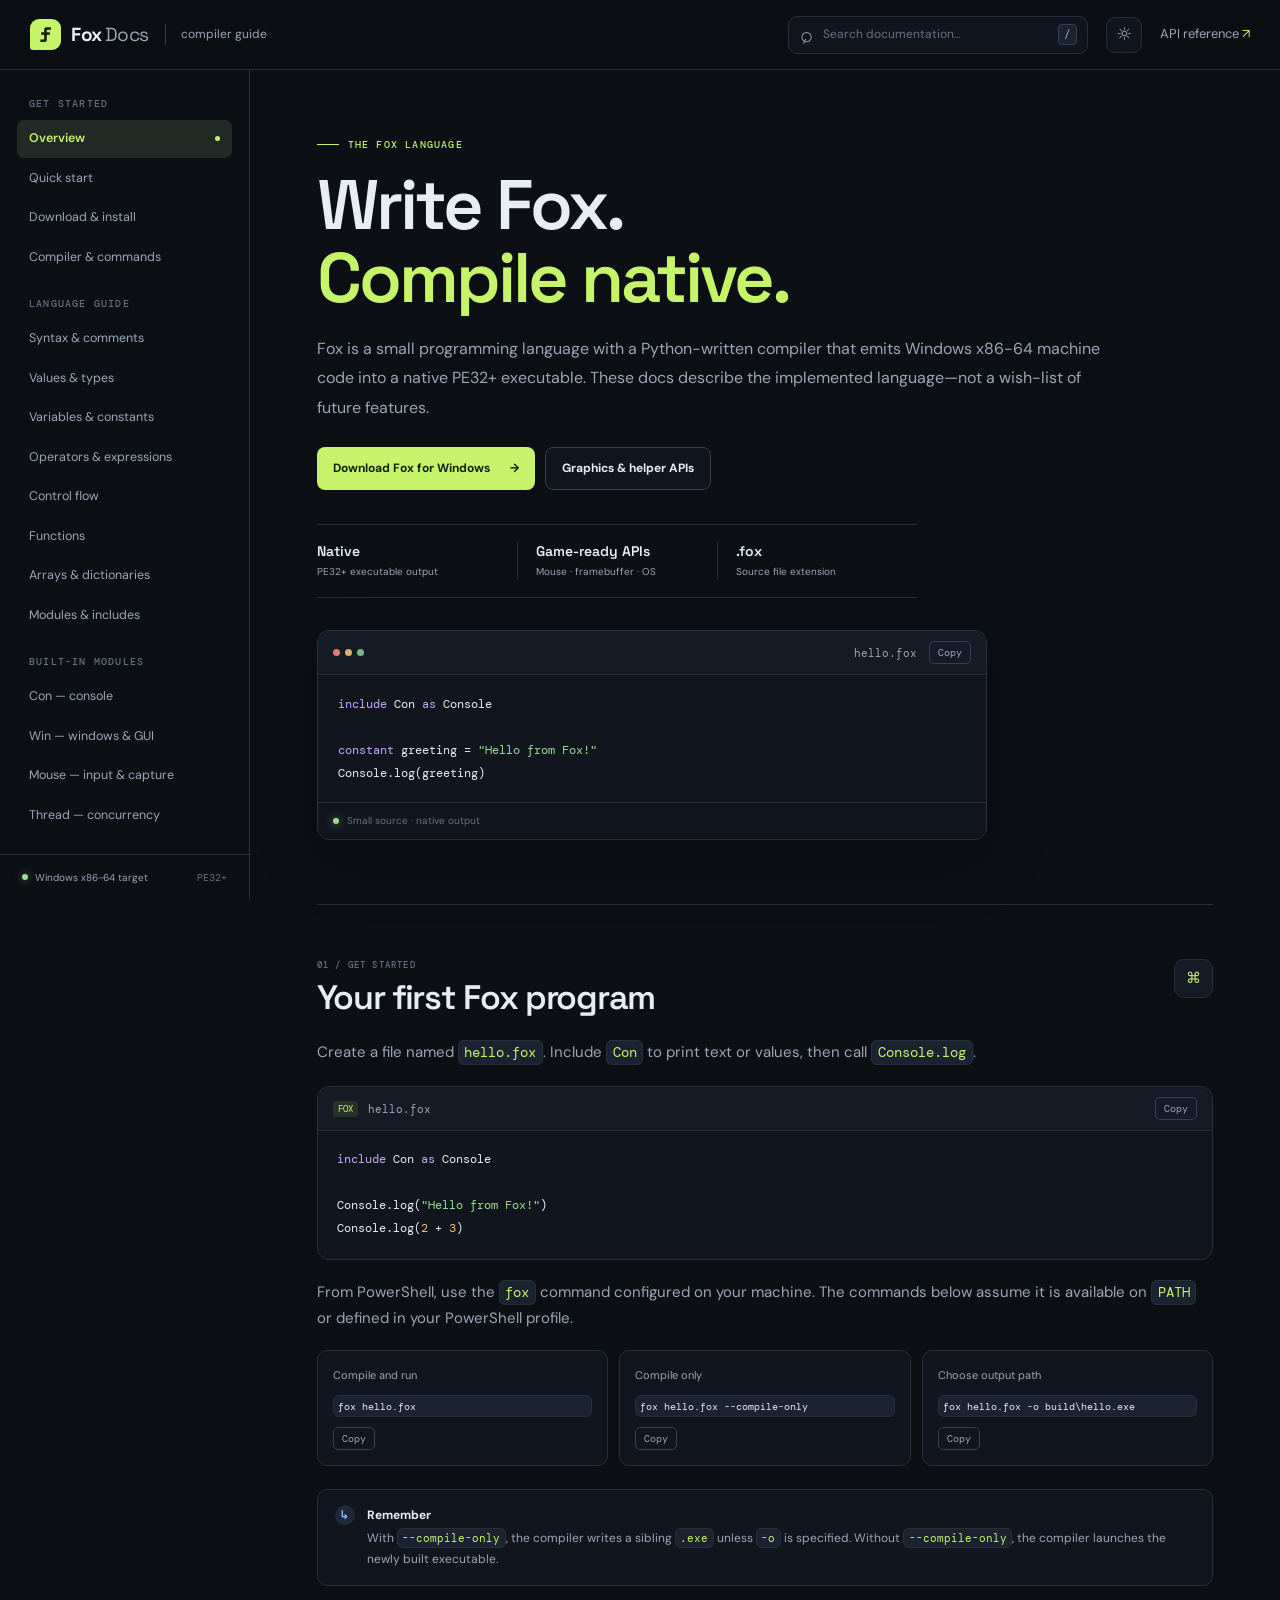
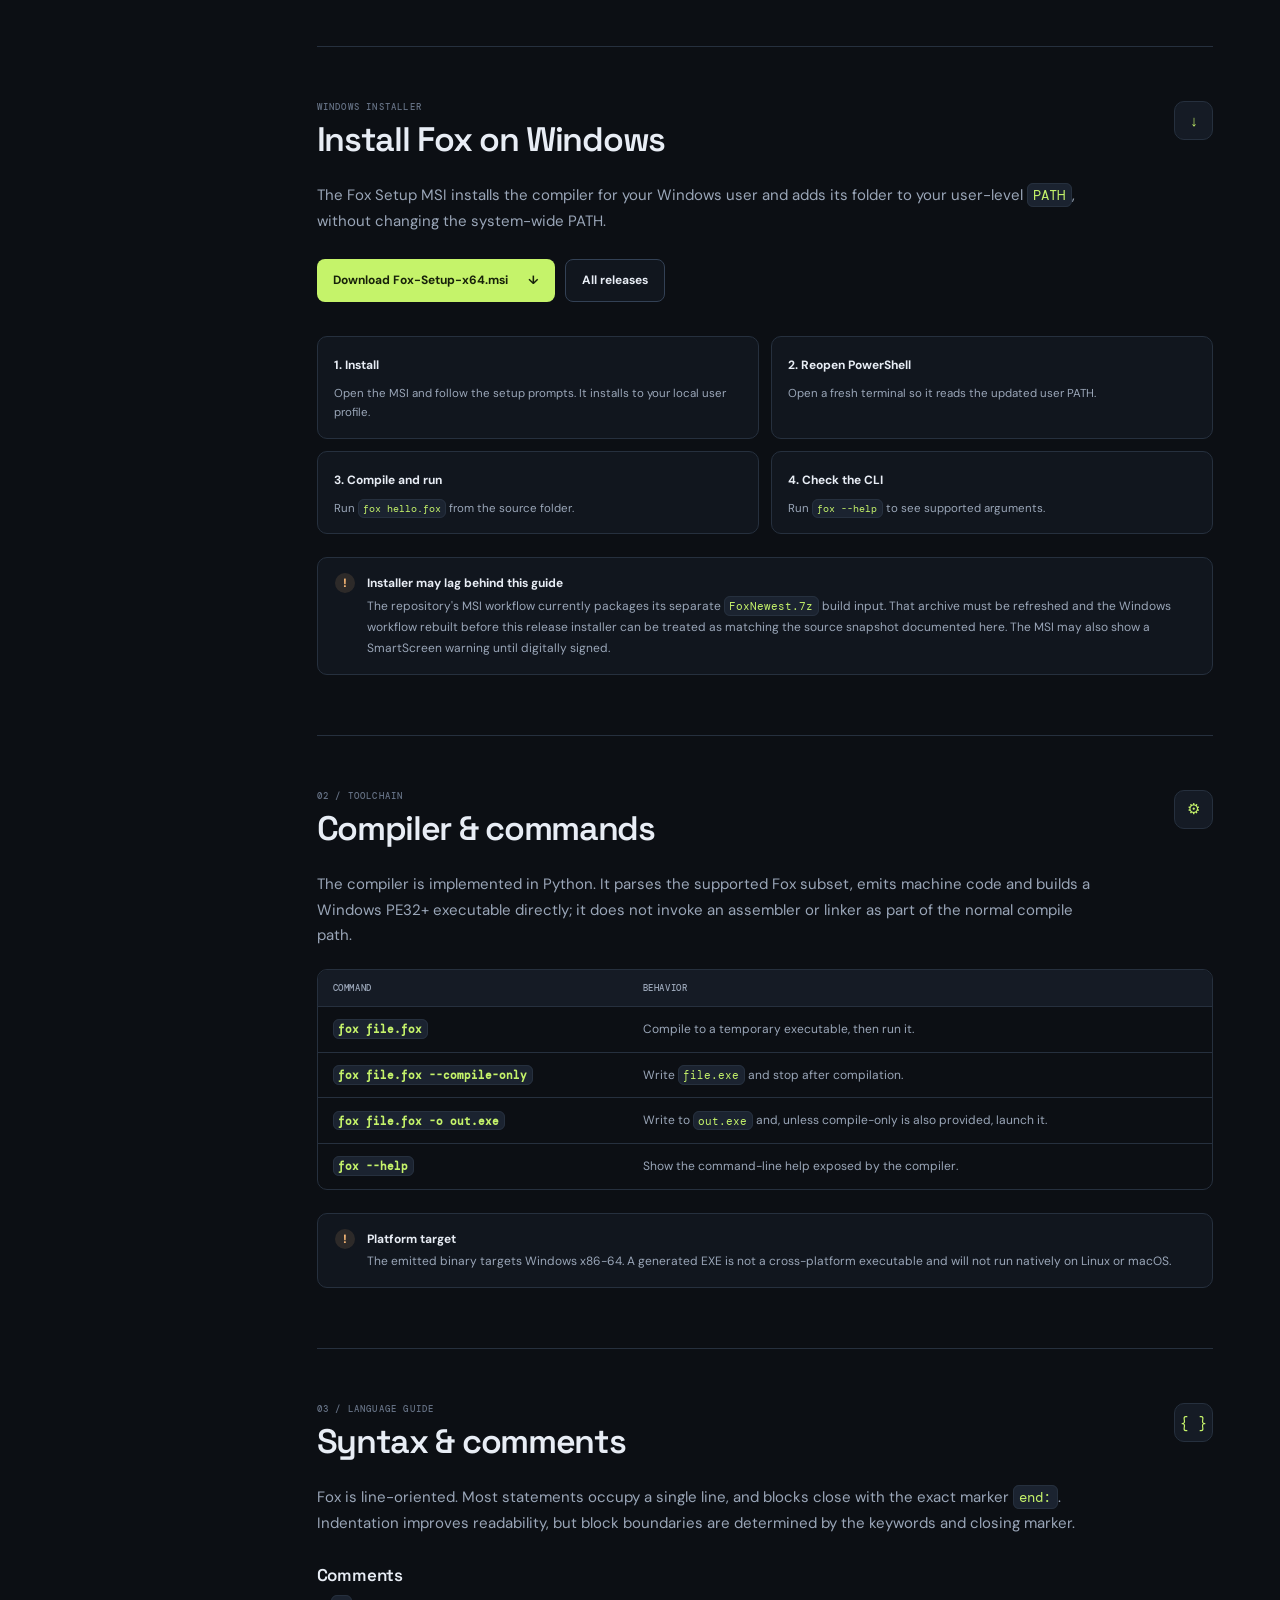
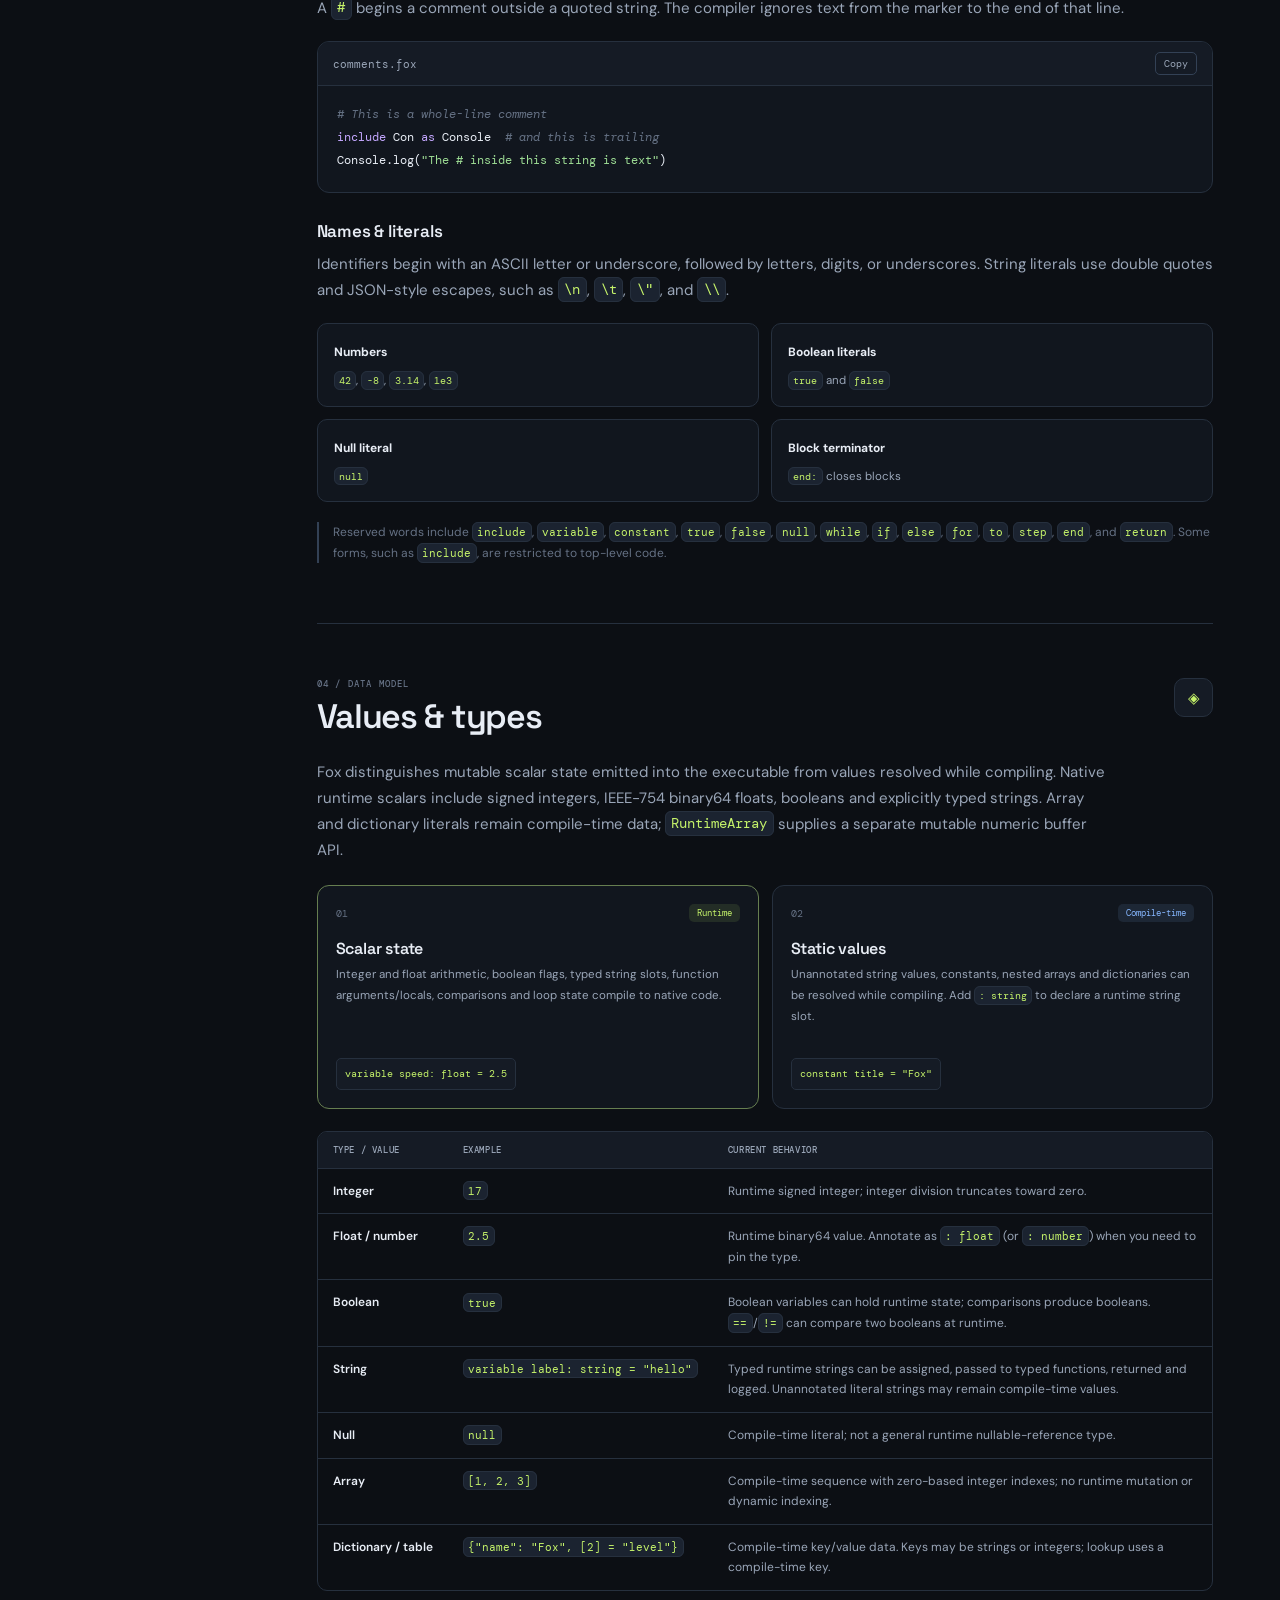
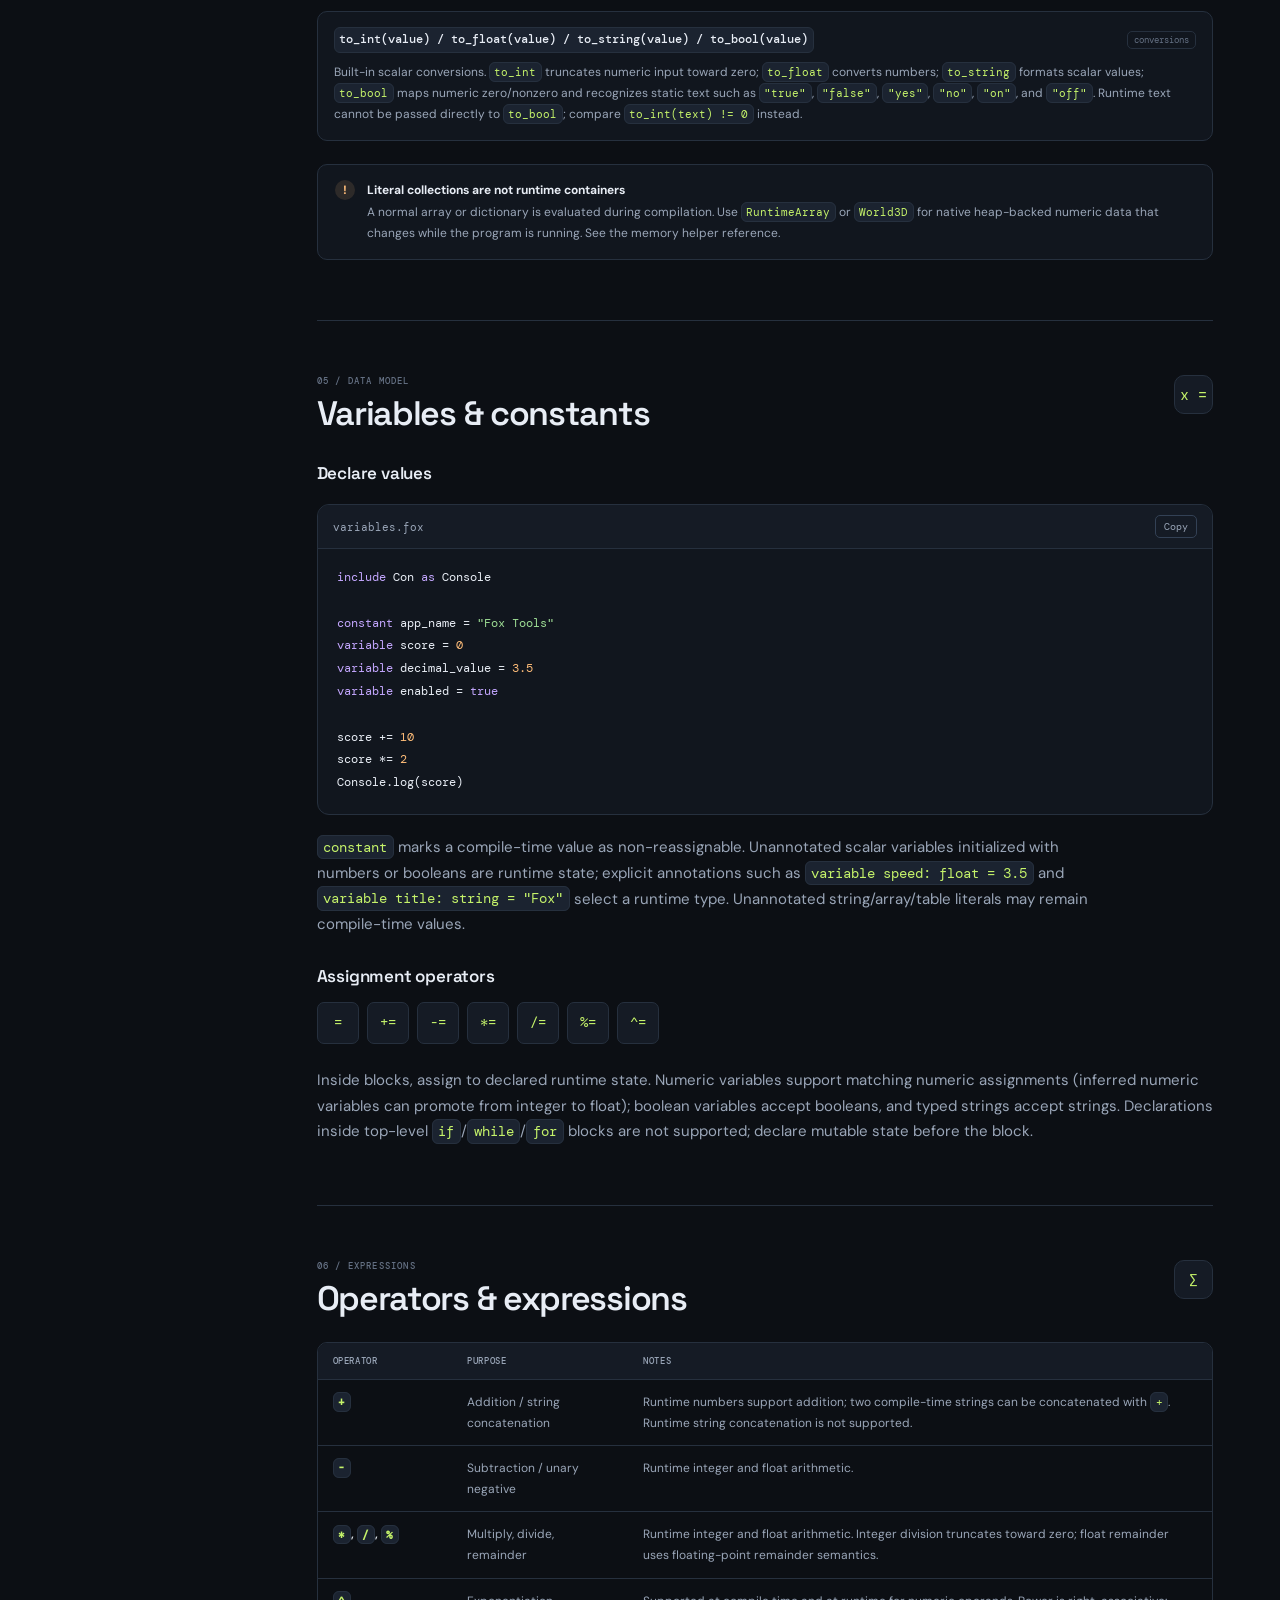
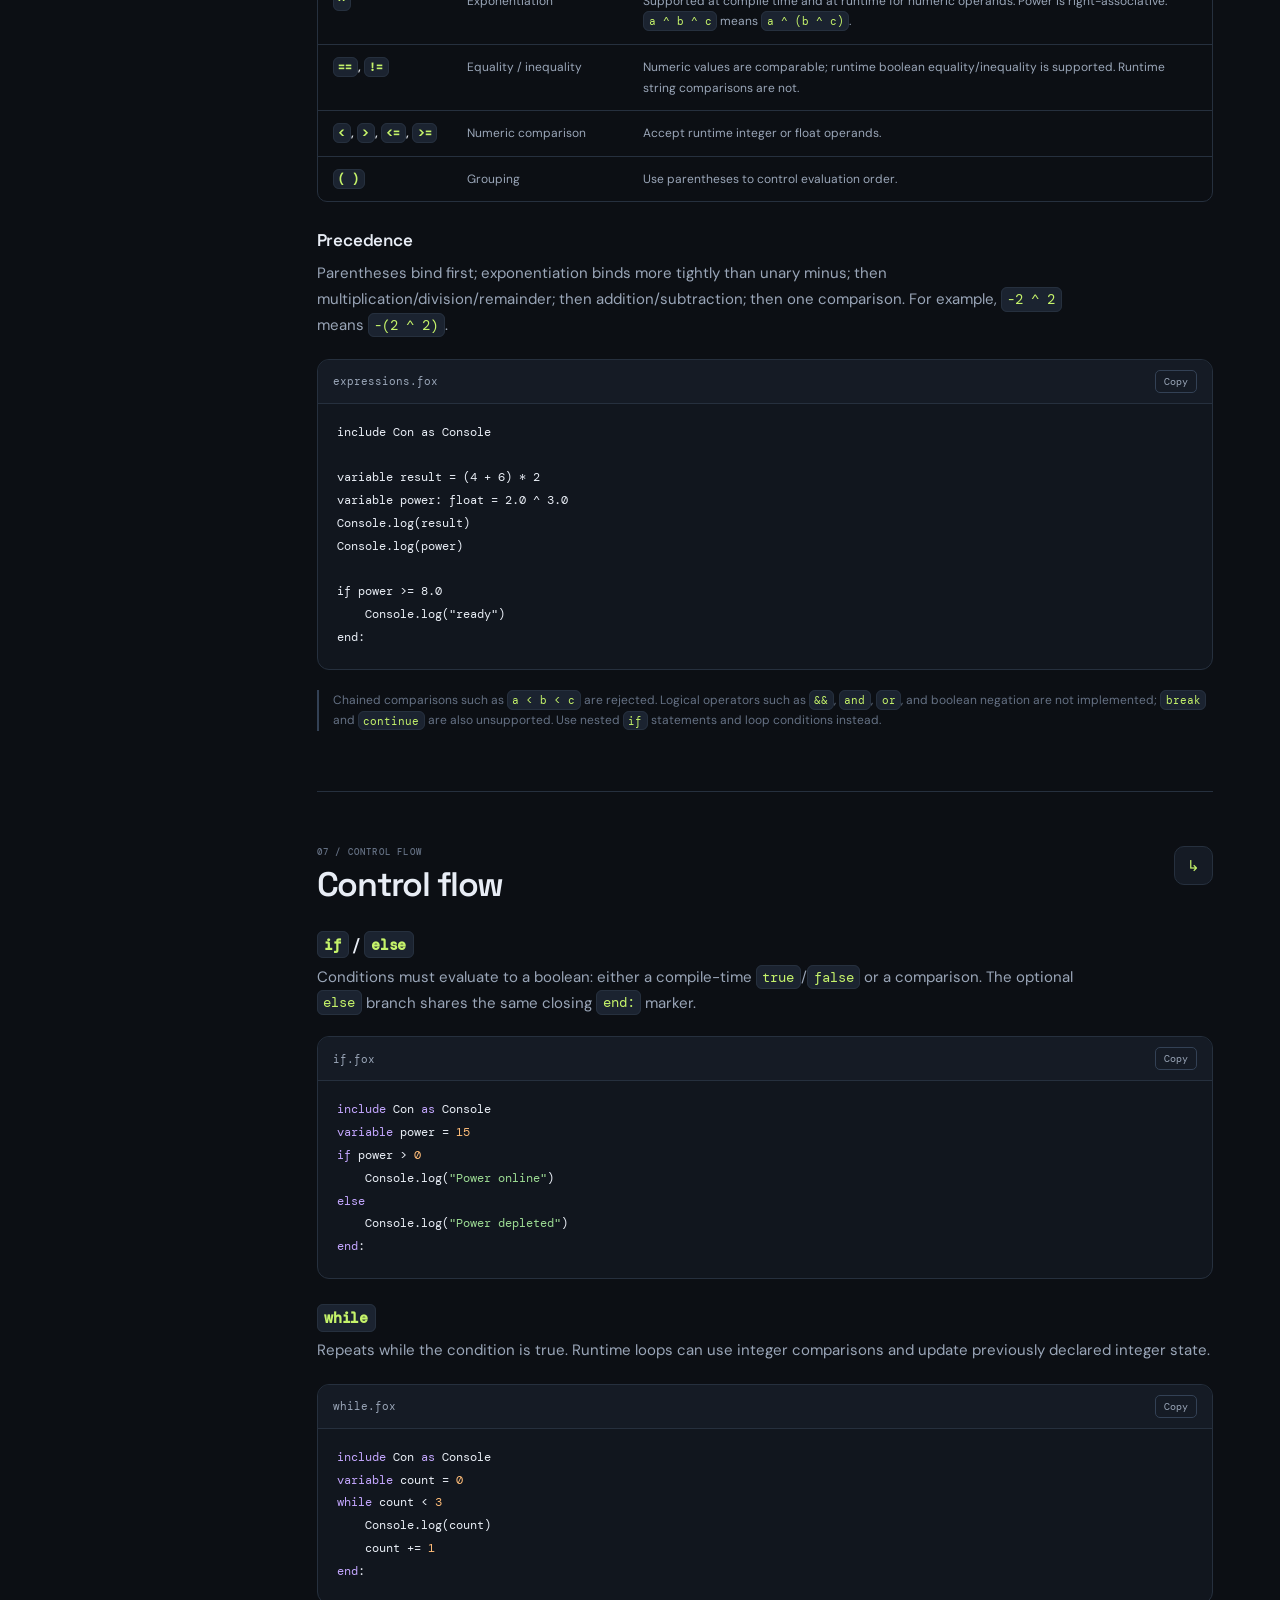
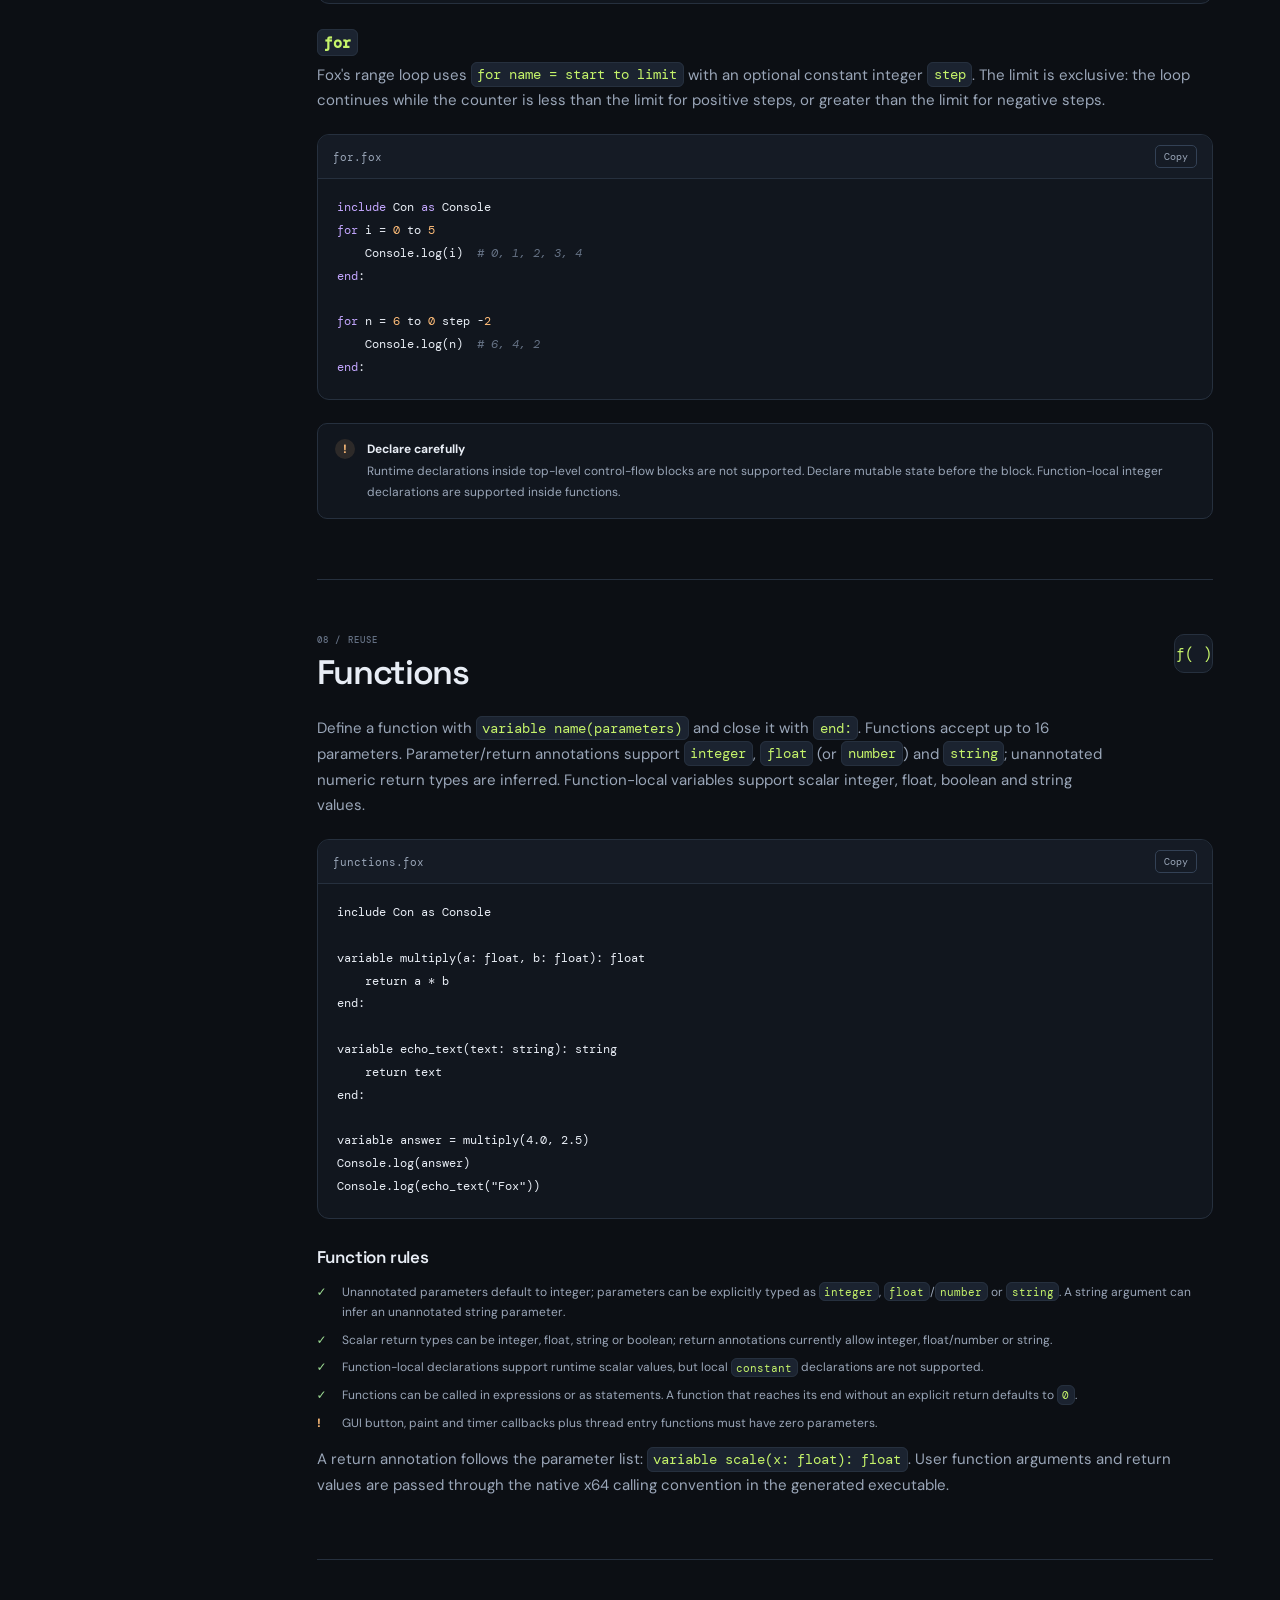
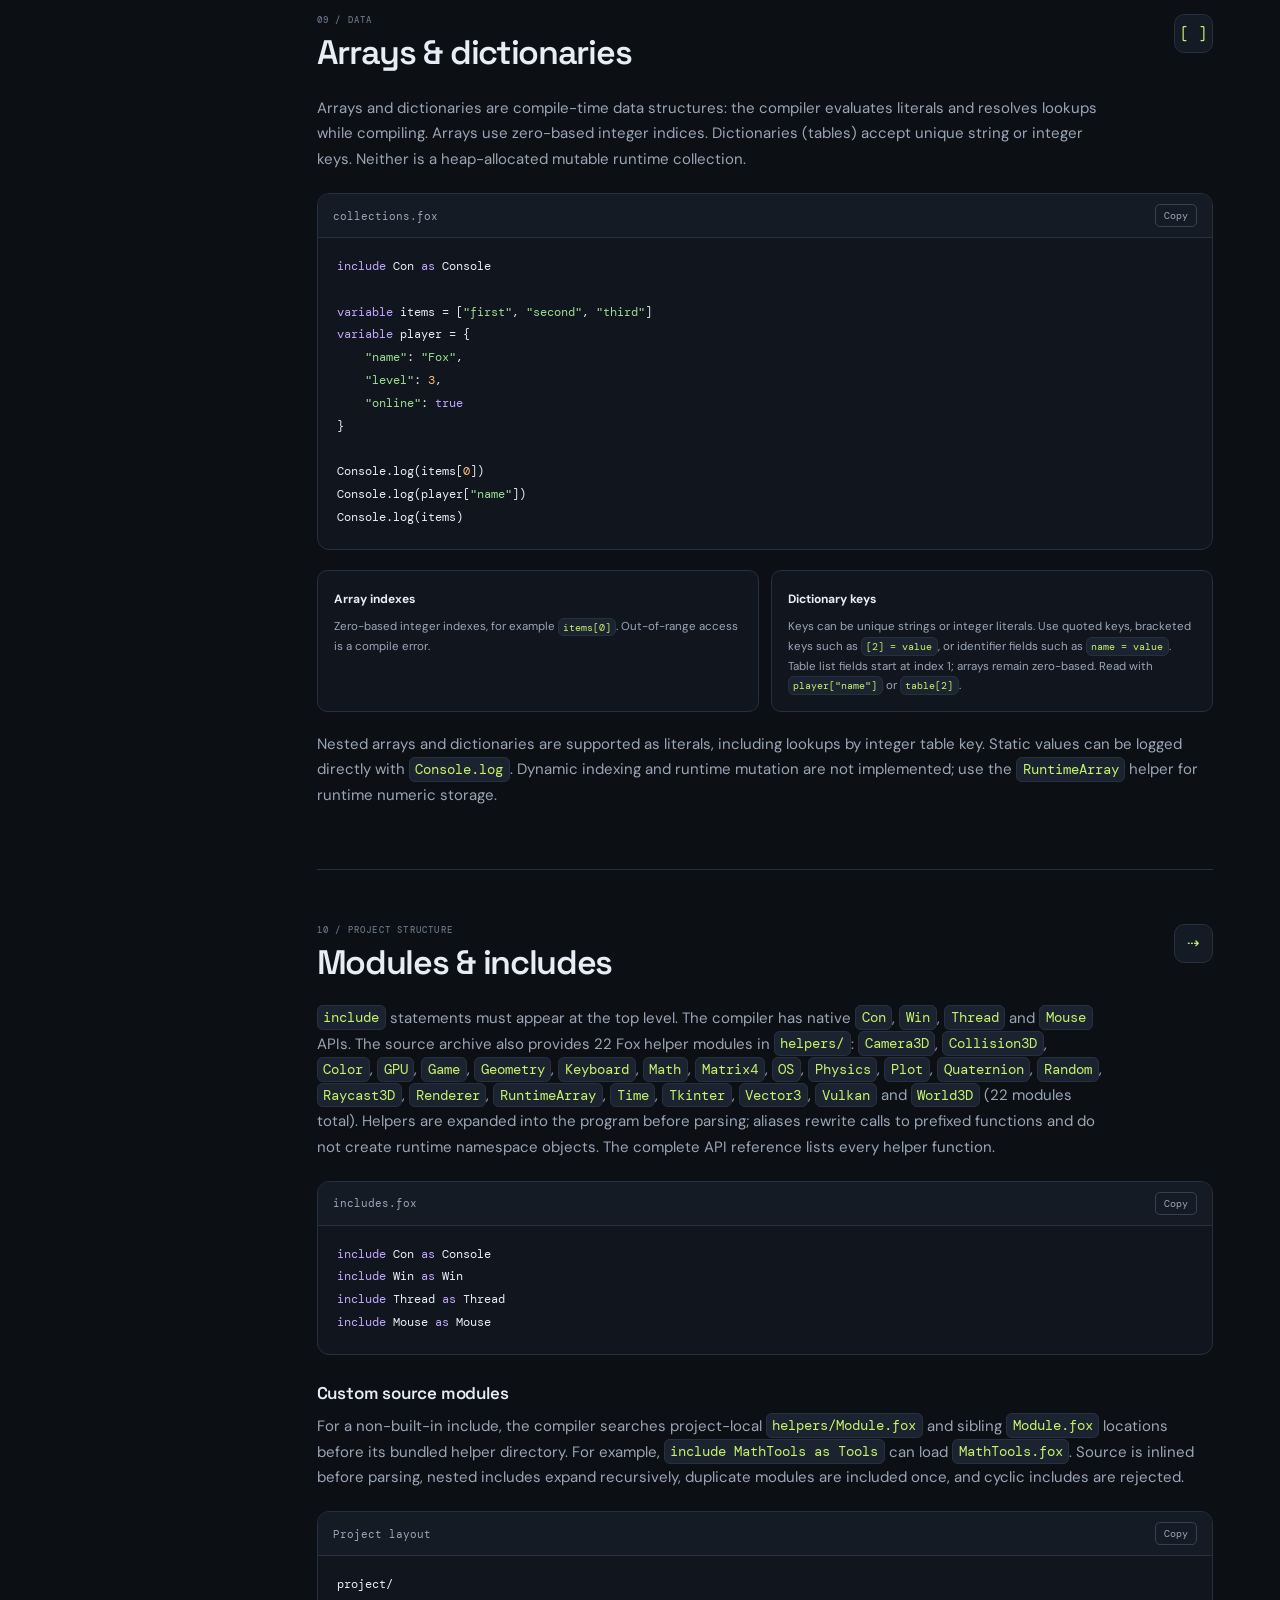
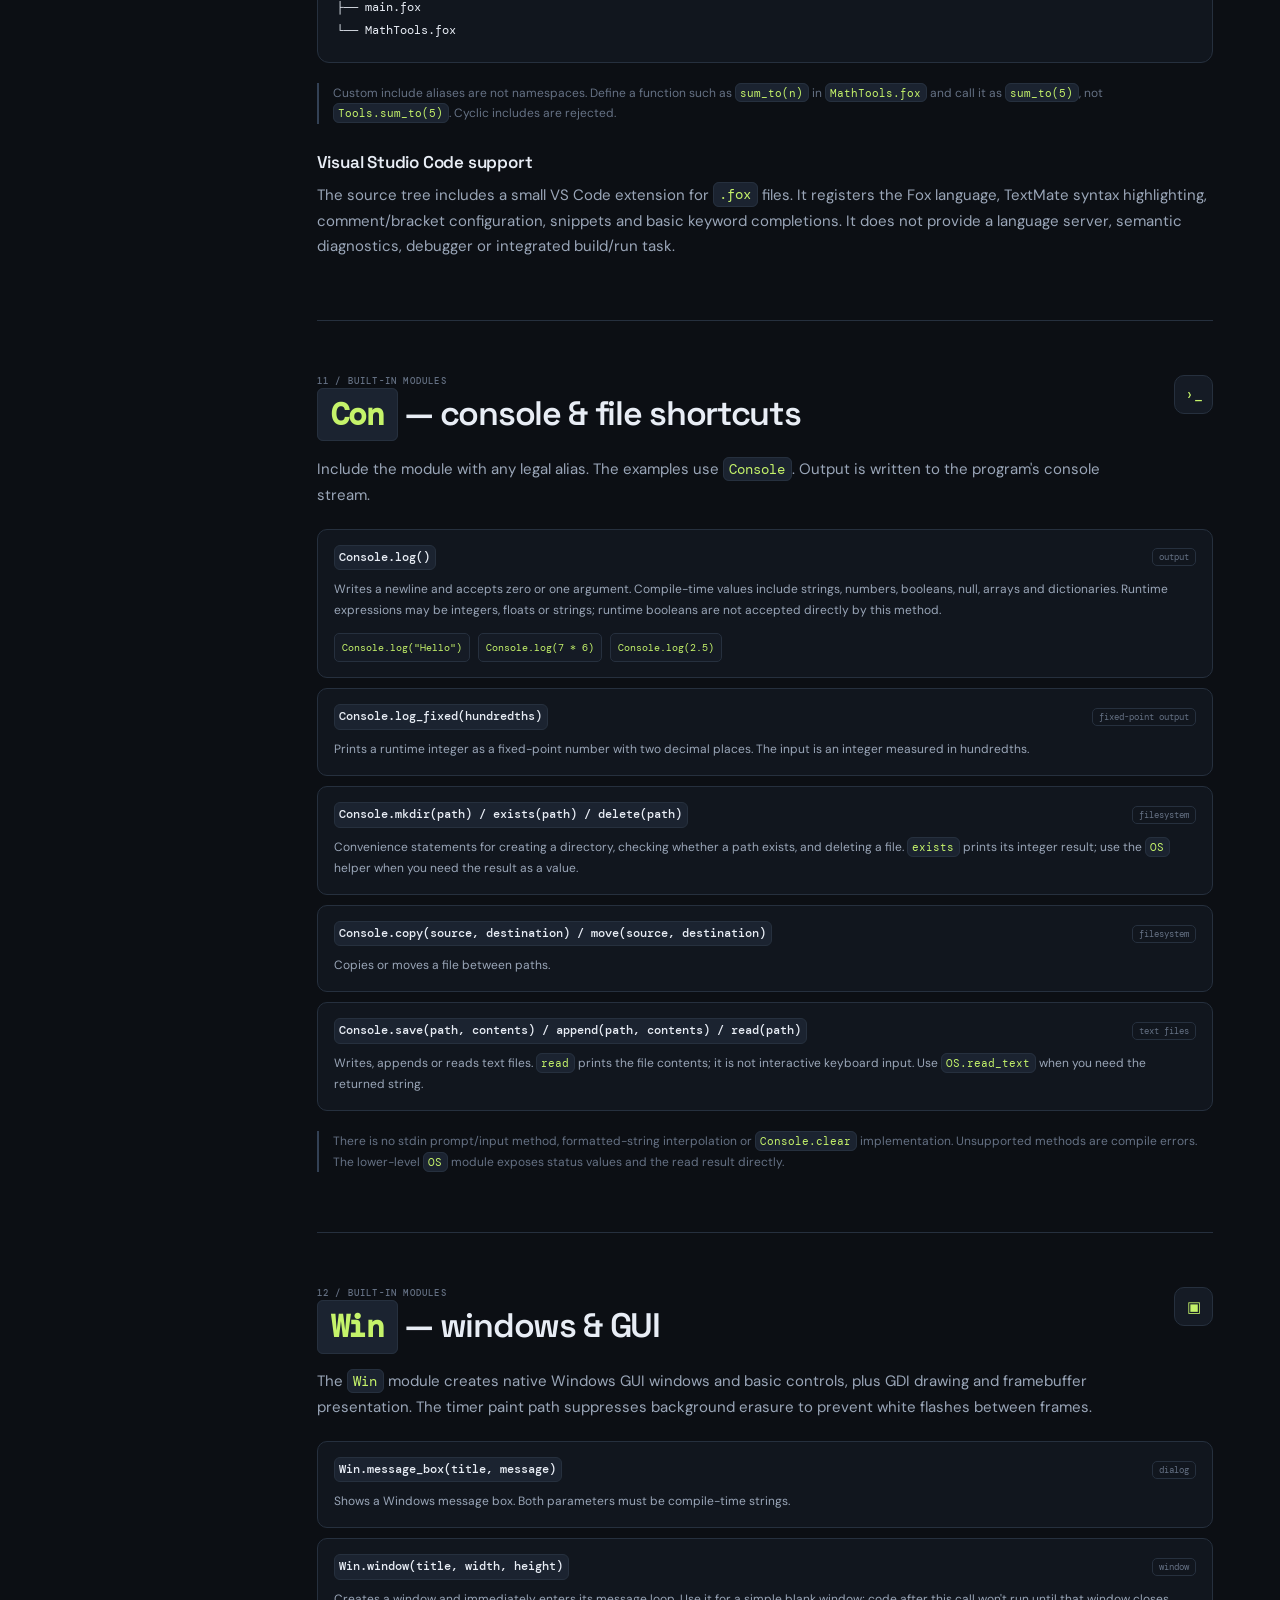
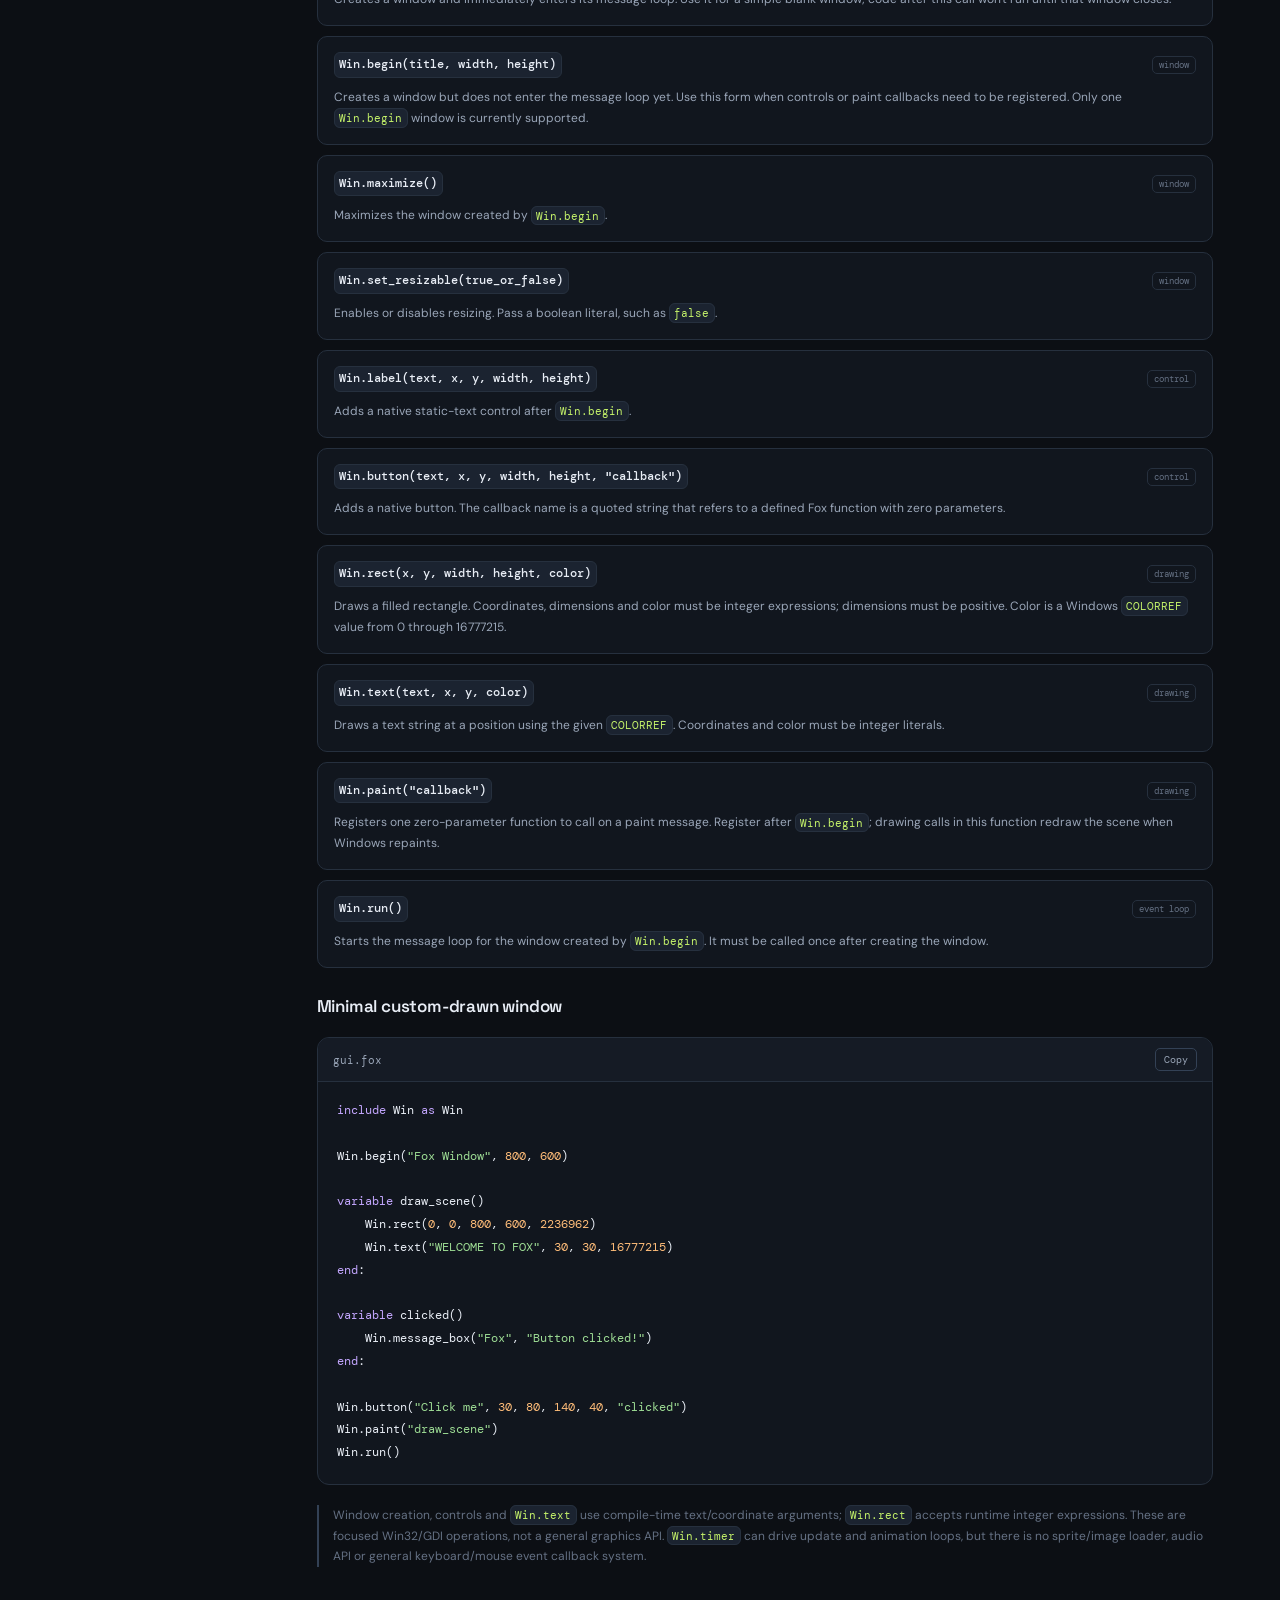
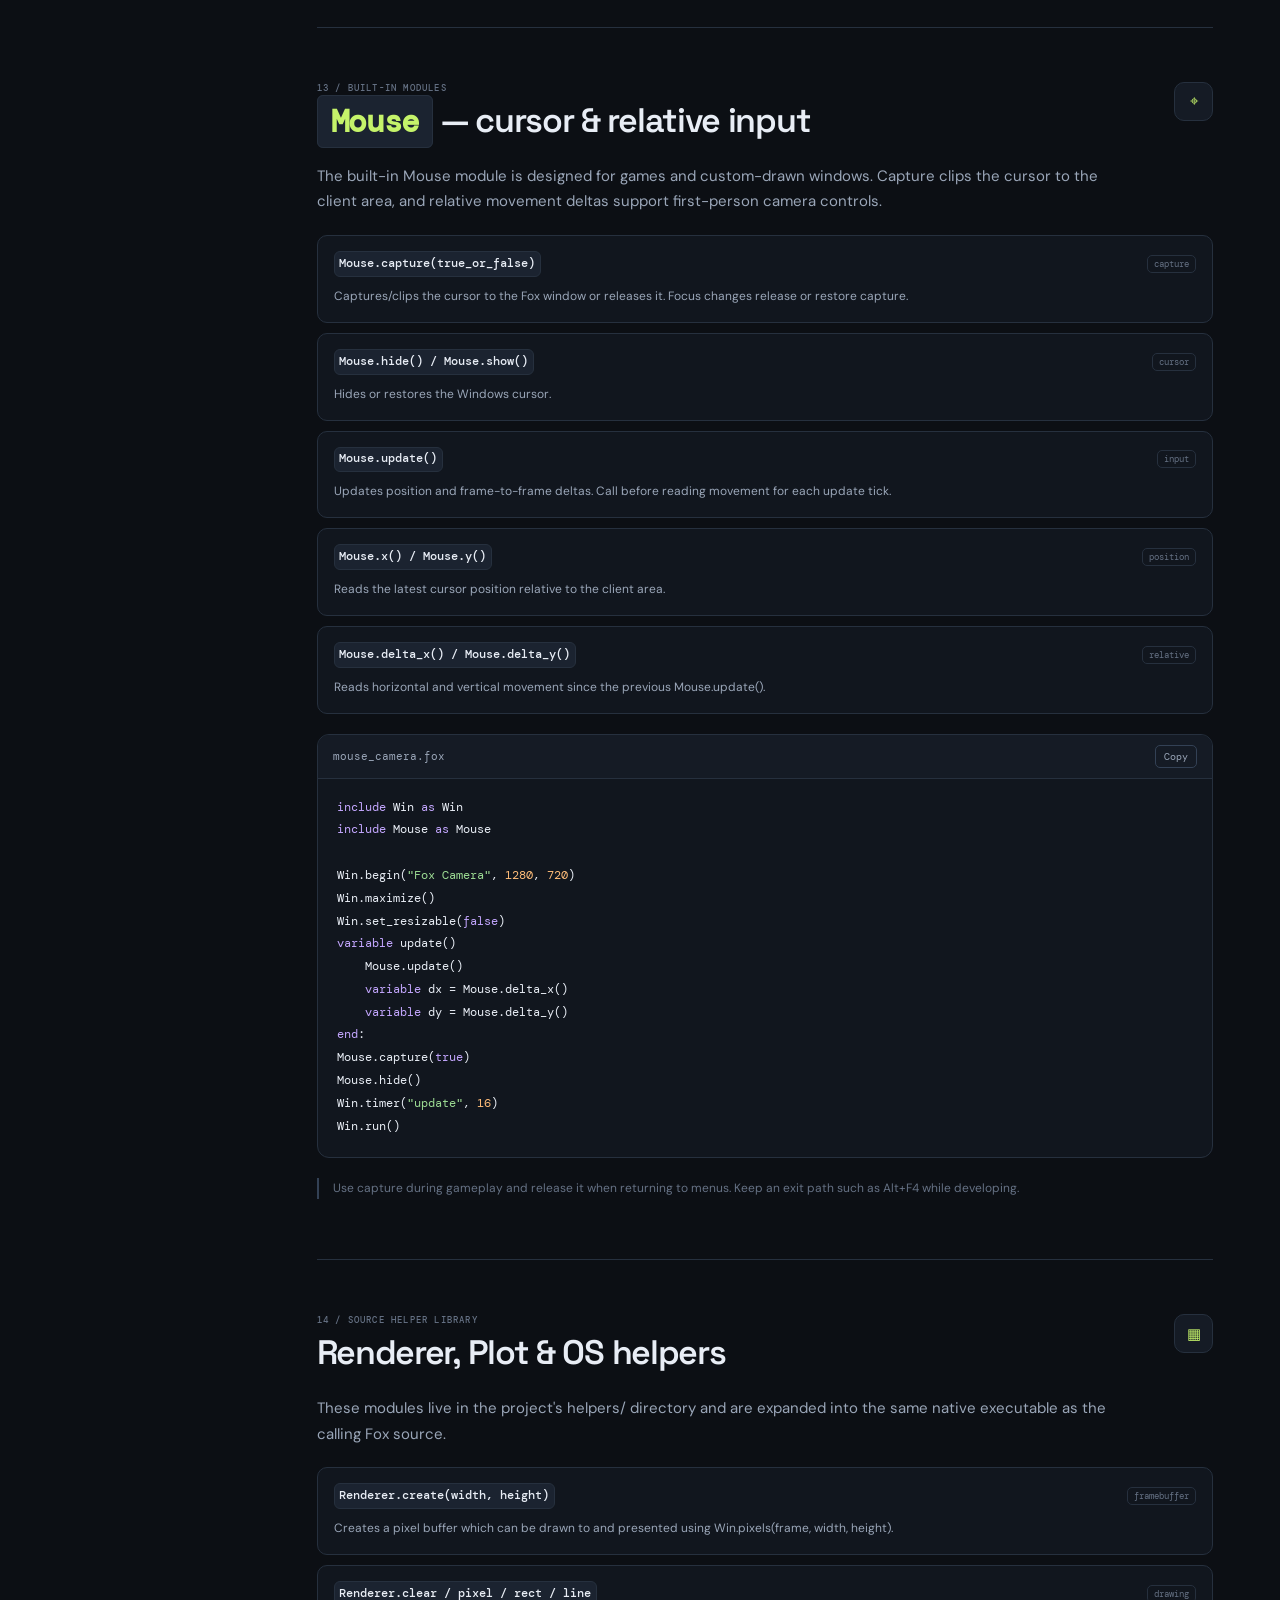
==== index.html @ cf262da5 "Document Fox editor support and current example projects" ====
<!doctype html>
<html lang="en" data-theme="dark">
<head>
  <meta charset="utf-8">
  <meta name="viewport" content="width=device-width, initial-scale=1">
  <meta name="color-scheme" content="dark light">
  <meta name="description" content="Fox language documentation: native Windows compiler, typed runtime values, Win32 GUI, OpenGL, experimental Vulkan, and source helper APIs.">
  <title>Fox Language — Documentation</title>
  <link rel="stylesheet" href="styles.css">
  <script src="app.js" defer></script>
</head>
<body>
  <a class="skip-link" href="#main">Skip to documentation</a>
  <header class="topbar">
    <div class="brand-wrap">
      <button class="mobile-menu icon-button" id="mobile-menu" aria-label="Open navigation" aria-expanded="false"><span></span><span></span><span></span></button>
      <a class="brand" href="#top" aria-label="Fox Docs home"><span class="fox-mark">ƒ</span><span>Fox<span class="brand-light">Docs</span></span></a>
      <span class="version-tag">compiler guide</span>
    </div>
    <div class="top-actions">
      <label class="search-box" for="docs-search"><span class="search-icon" aria-hidden="true">⌕</span><input id="docs-search" type="search" placeholder="Search documentation…" autocomplete="off"><kbd> / </kbd></label>
      <button class="icon-button theme-toggle" id="theme-toggle" aria-label="Switch color theme" title="Switch color theme"><span id="theme-icon">☼</span></button>
      <a class="github-link" href="api-reference.html">API reference <span aria-hidden="true">↗</span></a>
    </div>
  </header>
  <div class="page-shell" id="top">
    <aside class="sidebar" id="sidebar" aria-label="Documentation navigation">
      <div class="sidebar-scroll">
        <div class="sidebar-label">GET STARTED</div>
        <a class="nav-link active" href="#overview">Overview <span class="nav-dot"></span></a>
        <a class="nav-link" href="#quickstart">Quick start</a>
        <a class="nav-link" href="#installer">Download & install</a>
        <a class="nav-link" href="#compiler">Compiler & commands</a>
        <div class="sidebar-label">LANGUAGE GUIDE</div>
        <a class="nav-link" href="#syntax">Syntax & comments</a>
        <a class="nav-link" href="#values">Values & types</a>
        <a class="nav-link" href="#variables">Variables & constants</a>
        <a class="nav-link" href="#operators">Operators & expressions</a>
        <a class="nav-link" href="#control-flow">Control flow</a>
        <a class="nav-link" href="#functions">Functions</a>
        <a class="nav-link" href="#collections">Arrays & dictionaries</a>
        <a class="nav-link" href="#modules">Modules & includes</a>
        <div class="sidebar-label">BUILT-IN MODULES</div>
        <a class="nav-link" href="#console">Con — console</a>
        <a class="nav-link" href="#windows">Win — windows & GUI</a>
        <a class="nav-link" href="#mouse">Mouse — input & capture</a>
        <a class="nav-link" href="#threads">Thread — concurrency</a>
        <div class="sidebar-label">HELPER LIBRARY</div>
        <a class="nav-link" href="#studio">Renderer · Plot · OS</a>
        <a class="nav-link" href="api-reference.html">Complete API reference ↗</a>
        <div class="sidebar-label">REFERENCE</div>
        <a class="nav-link" href="#errors">Compiler errors</a>
        <a class="nav-link" href="#limitations">Current limitations</a>
        <a class="nav-link" href="#examples">Examples</a>
        <div class="sidebar-note"><span class="note-icon">i</span><p>This guide documents the compiler implementation bundled with this site. Fox is evolving; partial support is called out where it matters.</p></div>
      </div>
      <div class="sidebar-footer"><span class="status-pip"></span> Windows x86-64 target <span class="sidebar-footer-right">PE32+</span></div>
    </aside>

    <main id="main" class="content">
      <section class="hero doc-section" id="overview" data-search="overview fox language compiler machine code native windows x86-64 PE32+">
        <div class="eyebrow"><span class="eyebrow-line"></span> THE FOX LANGUAGE</div>
        <h1>Write Fox.<br><span>Compile native.</span></h1>
        <p class="hero-copy">Fox is a small programming language with a Python-written compiler that emits Windows x86-64 machine code into a native PE32+ executable. These docs describe the implemented language—not a wish-list of future features.</p>
        <div class="hero-actions"><a class="button button-primary" href="#installer">Download Fox for Windows <span>→</span></a><a class="button button-secondary" href="api-reference.html">Graphics & helper APIs</a></div>
        <div class="hero-stats"><div><strong>Native</strong><span>PE32+ executable output</span></div><div><strong>Game-ready APIs</strong><span>Mouse · framebuffer · OS</span></div><div><strong>.fox</strong><span>Source file extension</span></div></div>
        <div class="hero-code-window" aria-label="Fox code example">
          <div class="window-bar"><div class="window-dots"><i></i><i></i><i></i></div><span>hello.fox</span><button class="copy-button" data-copy="hero-snippet">Copy</button></div>
          <pre><code id="hero-snippet"><span class="syn-keyword">include</span> Con <span class="syn-keyword">as</span> Console

<span class="syn-keyword">constant</span> greeting = <span class="syn-string">"Hello from Fox!"</span>
Console.log(greeting)</code></pre>
          <div class="code-foot"><span class="green-dot"></span> Small source · native output</div>
        </div>
      </section>

      <section class="doc-section" id="quickstart" data-search="quick start install hello world first program source file fox compile run">
        <div class="section-heading"><div><span class="section-kicker">01 / GET STARTED</span><h2>Your first Fox program</h2></div><span class="section-icon">⌘</span></div>
        <p>Create a file named <code>hello.fox</code>. Include <code>Con</code> to print text or values, then call <code>Console.log</code>.</p>
        <div class="code-card"><div class="code-header"><span><span class="file-pill">FOX</span> hello.fox</span><button class="copy-button" data-copy="quickstart-code">Copy</button></div><pre><code id="quickstart-code"><span class="syn-keyword">include</span> Con <span class="syn-keyword">as</span> Console

Console.log(<span class="syn-string">"Hello from Fox!"</span>)
Console.log(<span class="syn-number">2</span> + <span class="syn-number">3</span>)</code></pre></div>
        <p>From PowerShell, use the <code>fox</code> command configured on your machine. The commands below assume it is available on <code>PATH</code> or defined in your PowerShell profile.</p>
        <div class="command-grid"><div class="command-card"><span class="command-title">Compile and run</span><code>fox hello.fox</code><button class="copy-button" data-copy="cmd-run">Copy</button><span id="cmd-run" class="visually-hidden">fox hello.fox</span></div><div class="command-card"><span class="command-title">Compile only</span><code>fox hello.fox --compile-only</code><button class="copy-button" data-copy="cmd-compile">Copy</button><span id="cmd-compile" class="visually-hidden">fox hello.fox --compile-only</span></div><div class="command-card"><span class="command-title">Choose output path</span><code>fox hello.fox -o build\hello.exe</code><button class="copy-button" data-copy="cmd-output">Copy</button><span id="cmd-output" class="visually-hidden">fox hello.fox -o build\hello.exe</span></div></div>
        <div class="callout callout-blue"><span class="callout-symbol">↳</span><div><strong>Remember</strong><p>With <code>--compile-only</code>, the compiler writes a sibling <code>.exe</code> unless <code>-o</code> is specified. Without <code>--compile-only</code>, the compiler launches the newly built executable.</p></div></div>
      </section>

      <section class="doc-section" id="installer" data-search="download install MSI Windows PowerShell PATH command line compiler">
        <div class="section-heading"><div><span class="section-kicker">WINDOWS INSTALLER</span><h2>Install Fox on Windows</h2></div><span class="section-icon">↓</span></div>
        <p>The Fox Setup MSI installs the compiler for your Windows user and adds its folder to your user-level <code>PATH</code>, without changing the system-wide PATH.</p>
        <div class="hero-actions"><a class="button button-primary" href="https://github.com/MaksioSkacz/Fox-as-a-language/releases/latest/download/Fox-Setup-x64.msi">Download Fox-Setup-x64.msi <span>↓</span></a><a class="button button-secondary" href="https://github.com/MaksioSkacz/Fox-as-a-language/releases">All releases</a></div>
        <div class="mini-grid"><div class="mini-card"><strong>1. Install</strong><p>Open the MSI and follow the setup prompts. It installs to your local user profile.</p></div><div class="mini-card"><strong>2. Reopen PowerShell</strong><p>Open a fresh terminal so it reads the updated user PATH.</p></div><div class="mini-card"><strong>3. Compile and run</strong><p>Run <code>fox hello.fox</code> from the source folder.</p></div><div class="mini-card"><strong>4. Check the CLI</strong><p>Run <code>fox --help</code> to see supported arguments.</p></div></div>
        <div class="callout callout-warn"><span class="callout-symbol">!</span><div><strong>Installer may lag behind this guide</strong><p>The repository's MSI workflow currently packages its separate <code>FoxNewest.7z</code> build input. That archive must be refreshed and the Windows workflow rebuilt before this release installer can be treated as matching the source snapshot documented here. The MSI may also show a SmartScreen warning until digitally signed.</p></div></div>
      </section>

      <section class="doc-section" id="compiler" data-search="compiler command line flags output exe compile-only -o run target platform PE32+ Python">
        <div class="section-heading"><div><span class="section-kicker">02 / TOOLCHAIN</span><h2>Compiler & commands</h2></div><span class="section-icon">⚙</span></div>
        <p>The compiler is implemented in Python. It parses the supported Fox subset, emits machine code and builds a Windows PE32+ executable directly; it does not invoke an assembler or linker as part of the normal compile path.</p>
        <div class="table-wrap"><table><thead><tr><th>Command</th><th>Behavior</th></tr></thead><tbody><tr><td><code>fox file.fox</code></td><td>Compile to a temporary executable, then run it.</td></tr><tr><td><code>fox file.fox --compile-only</code></td><td>Write <code>file.exe</code> and stop after compilation.</td></tr><tr><td><code>fox file.fox -o out.exe</code></td><td>Write to <code>out.exe</code> and, unless compile-only is also provided, launch it.</td></tr><tr><td><code>fox --help</code></td><td>Show the command-line help exposed by the compiler.</td></tr></tbody></table></div>
        <div class="callout callout-warn"><span class="callout-symbol">!</span><div><strong>Platform target</strong><p>The emitted binary targets Windows x86-64. A generated EXE is not a cross-platform executable and will not run natively on Linux or macOS.</p></div></div>
      </section>

      <section class="doc-section" id="syntax" data-search="syntax comments newline indentation strings identifiers reserved words literals hash comments">
        <div class="section-heading"><div><span class="section-kicker">03 / LANGUAGE GUIDE</span><h2>Syntax & comments</h2></div><span class="section-icon">{ }</span></div>
        <p>Fox is line-oriented. Most statements occupy a single line, and blocks close with the exact marker <code>end:</code>. Indentation improves readability, but block boundaries are determined by the keywords and closing marker.</p>
        <h3>Comments</h3><p>A <code>#</code> begins a comment outside a quoted string. The compiler ignores text from the marker to the end of that line.</p>
        <div class="code-card"><div class="code-header"><span>comments.fox</span><button class="copy-button" data-copy="comments-code">Copy</button></div><pre><code id="comments-code"><span class="syn-comment"># This is a whole-line comment</span>
<span class="syn-keyword">include</span> Con <span class="syn-keyword">as</span> Console  <span class="syn-comment"># and this is trailing</span>
Console.log(<span class="syn-string">"The # inside this string is text"</span>)</code></pre></div>
        <h3>Names & literals</h3><p>Identifiers begin with an ASCII letter or underscore, followed by letters, digits, or underscores. String literals use double quotes and JSON-style escapes, such as <code>\n</code>, <code>\t</code>, <code>\"</code>, and <code>\\</code>.</p>
        <div class="mini-grid"><div class="mini-card"><strong>Numbers</strong><p><code>42</code>, <code>-8</code>, <code>3.14</code>, <code>1e3</code></p></div><div class="mini-card"><strong>Boolean literals</strong><p><code>true</code> and <code>false</code></p></div><div class="mini-card"><strong>Null literal</strong><p><code>null</code></p></div><div class="mini-card"><strong>Block terminator</strong><p><code>end:</code> closes blocks</p></div></div>
        <p class="muted-note">Reserved words include <code>include</code>, <code>variable</code>, <code>constant</code>, <code>true</code>, <code>false</code>, <code>null</code>, <code>while</code>, <code>if</code>, <code>else</code>, <code>for</code>, <code>to</code>, <code>step</code>, <code>end</code>, and <code>return</code>. Some forms, such as <code>include</code>, are restricted to top-level code.</p>
      </section>

      <section class="doc-section" id="values" data-search="values types integer binary64 float string boolean null array dictionary compile time runtime model">
        <div class="section-heading"><div><span class="section-kicker">04 / DATA MODEL</span><h2>Values & types</h2></div><span class="section-icon">◈</span></div>
        <p>Fox distinguishes mutable scalar state emitted into the executable from values resolved while compiling. Native runtime scalars include signed integers, IEEE-754 binary64 floats, booleans and explicitly typed strings. Array and dictionary literals remain compile-time data; <code>RuntimeArray</code> supplies a separate mutable numeric buffer API.</p>
        <div class="type-cards"><div class="type-card type-runtime"><div class="type-top"><span class="type-symbol">01</span><span class="type-badge runtime-badge">Runtime</span></div><h3>Scalar state</h3><p>Integer and float arithmetic, boolean flags, typed string slots, function arguments/locals, comparisons and loop state compile to native code.</p><code>variable speed: float = 2.5</code></div><div class="type-card"><div class="type-top"><span class="type-symbol">02</span><span class="type-badge compile-badge">Compile-time</span></div><h3>Static values</h3><p>Unannotated string values, constants, nested arrays and dictionaries can be resolved while compiling. Add <code>: string</code> to declare a runtime string slot.</p><code>constant title = "Fox"</code></div></div>
        <div class="table-wrap"><table><thead><tr><th>Type / value</th><th>Example</th><th>Current behavior</th></tr></thead><tbody><tr><td>Integer</td><td><code>17</code></td><td>Runtime signed integer; integer division truncates toward zero.</td></tr><tr><td>Float / number</td><td><code>2.5</code></td><td>Runtime binary64 value. Annotate as <code>: float</code> (or <code>: number</code>) when you need to pin the type.</td></tr><tr><td>Boolean</td><td><code>true</code></td><td>Boolean variables can hold runtime state; comparisons produce booleans. <code>==</code>/<code>!=</code> can compare two booleans at runtime.</td></tr><tr><td>String</td><td><code>variable label: string = "hello"</code></td><td>Typed runtime strings can be assigned, passed to typed functions, returned and logged. Unannotated literal strings may remain compile-time values.</td></tr><tr><td>Null</td><td><code>null</code></td><td>Compile-time literal; not a general runtime nullable-reference type.</td></tr><tr><td>Array</td><td><code>[1, 2, 3]</code></td><td>Compile-time sequence with zero-based integer indexes; no runtime mutation or dynamic indexing.</td></tr><tr><td>Dictionary / table</td><td><code>{"name": "Fox", [2] = "level"}</code></td><td>Compile-time key/value data. Keys may be strings or integers; lookup uses a compile-time key.</td></tr></tbody></table></div>
        <div class="api-card"><div class="api-signature"><code>to_int(value) / to_float(value) / to_string(value) / to_bool(value)</code><span class="api-tag">conversions</span></div><p>Built-in scalar conversions. <code>to_int</code> truncates numeric input toward zero; <code>to_float</code> converts numbers; <code>to_string</code> formats scalar values; <code>to_bool</code> maps numeric zero/nonzero and recognizes static text such as <code>"true"</code>, <code>"false"</code>, <code>"yes"</code>, <code>"no"</code>, <code>"on"</code>, and <code>"off"</code>. Runtime text cannot be passed directly to <code>to_bool</code>; compare <code>to_int(text) != 0</code> instead.</p></div>

        <div class="callout callout-warn"><span class="callout-symbol">!</span><div><strong>Literal collections are not runtime containers</strong><p>A normal array or dictionary is evaluated during compilation. Use <code>RuntimeArray</code> or <code>World3D</code> for native heap-backed numeric data that changes while the program is running. See the <a href="api-reference.html#world">memory helper reference</a>.</p></div></div>
      </section>

      <section class="doc-section" id="variables" data-search="variable constant declaration assignment compound plus equals runtime variable compile time constant type consistency">
        <div class="section-heading"><div><span class="section-kicker">05 / DATA MODEL</span><h2>Variables & constants</h2></div><span class="section-icon">x =</span></div>
        <h3>Declare values</h3><div class="code-card"><div class="code-header"><span>variables.fox</span><button class="copy-button" data-copy="variables-code">Copy</button></div><pre><code id="variables-code"><span class="syn-keyword">include</span> Con <span class="syn-keyword">as</span> Console

<span class="syn-keyword">constant</span> app_name = <span class="syn-string">"Fox Tools"</span>
<span class="syn-keyword">variable</span> score = <span class="syn-number">0</span>
<span class="syn-keyword">variable</span> decimal_value = <span class="syn-number">3.5</span>
<span class="syn-keyword">variable</span> enabled = <span class="syn-keyword">true</span>

score += <span class="syn-number">10</span>
score *= <span class="syn-number">2</span>
Console.log(score)</code></pre></div>
        <p><code>constant</code> marks a compile-time value as non-reassignable. Unannotated scalar variables initialized with numbers or booleans are runtime state; explicit annotations such as <code>variable speed: float = 3.5</code> and <code>variable title: string = "Fox"</code> select a runtime type. Unannotated string/array/table literals may remain compile-time values.</p>
        <h3>Assignment operators</h3><div class="operator-strip"><code>=</code><code>+=</code><code>-=</code><code>*=</code><code>/=</code><code>%=</code><code>^=</code></div>
        <p>Inside blocks, assign to declared runtime state. Numeric variables support matching numeric assignments (inferred numeric variables can promote from integer to float); boolean variables accept booleans, and typed strings accept strings. Declarations inside top-level <code>if</code>/<code>while</code>/<code>for</code> blocks are not supported; declare mutable state before the block.</p>
      </section>

      <section class="doc-section" id="operators" data-search="operators arithmetic plus minus multiply divide modulo exponent power caret comparisons compound assignment precedence unary parentheses floats">
        <div class="section-heading"><div><span class="section-kicker">06 / EXPRESSIONS</span><h2>Operators & expressions</h2></div><span class="section-icon">∑</span></div>
        <div class="table-wrap"><table><thead><tr><th>Operator</th><th>Purpose</th><th>Notes</th></tr></thead><tbody><tr><td><code>+</code></td><td>Addition / string concatenation</td><td>Runtime numbers support addition; two compile-time strings can be concatenated with <code>+</code>. Runtime string concatenation is not supported.</td></tr><tr><td><code>-</code></td><td>Subtraction / unary negative</td><td>Runtime integer and float arithmetic.</td></tr><tr><td><code>*</code>, <code>/</code>, <code>%</code></td><td>Multiply, divide, remainder</td><td>Runtime integer and float arithmetic. Integer division truncates toward zero; float remainder uses floating-point remainder semantics.</td></tr><tr><td><code>^</code></td><td>Exponentiation</td><td>Supported at compile time and at runtime for numeric operands. Power is right-associative: <code>a ^ b ^ c</code> means <code>a ^ (b ^ c)</code>.</td></tr><tr><td><code>==</code>, <code>!=</code></td><td>Equality / inequality</td><td>Numeric values are comparable; runtime boolean equality/inequality is supported. Runtime string comparisons are not.</td></tr><tr><td><code>&lt;</code>, <code>&gt;</code>, <code>&lt;=</code>, <code>&gt;=</code></td><td>Numeric comparison</td><td>Accept runtime integer or float operands.</td></tr><tr><td><code>( )</code></td><td>Grouping</td><td>Use parentheses to control evaluation order.</td></tr></tbody></table></div>
        <h3>Precedence</h3><p>Parentheses bind first; exponentiation binds more tightly than unary minus; then multiplication/division/remainder; then addition/subtraction; then one comparison. For example, <code>-2 ^ 2</code> means <code>-(2 ^ 2)</code>.</p>
        <div class="code-card"><div class="code-header"><span>expressions.fox</span><button class="copy-button" data-copy="operators-code">Copy</button></div><pre><code id="operators-code">include Con as Console

variable result = (4 + 6) * 2
variable power: float = 2.0 ^ 3.0
Console.log(result)
Console.log(power)

if power >= 8.0
    Console.log("ready")
end:</code></pre></div>
        <p class="muted-note">Chained comparisons such as <code>a &lt; b &lt; c</code> are rejected. Logical operators such as <code>&amp;&amp;</code>, <code>and</code>, <code>or</code>, and boolean negation are not implemented; <code>break</code> and <code>continue</code> are also unsupported. Use nested <code>if</code> statements and loop conditions instead.</p>
      </section>

      <section class="doc-section" id="control-flow" data-search="control flow if else while for to step end loops branching conditions runtime integer comparison">
        <div class="section-heading"><div><span class="section-kicker">07 / CONTROL FLOW</span><h2>Control flow</h2></div><span class="section-icon">↳</span></div>
        <h3><code>if</code> / <code>else</code></h3><p>Conditions must evaluate to a boolean: either a compile-time <code>true</code>/<code>false</code> or a comparison. The optional <code>else</code> branch shares the same closing <code>end:</code> marker.</p>
        <div class="code-card"><div class="code-header"><span>if.fox</span><button class="copy-button" data-copy="if-code">Copy</button></div><pre><code id="if-code"><span class="syn-keyword">include</span> Con <span class="syn-keyword">as</span> Console
<span class="syn-keyword">variable</span> power = <span class="syn-number">15</span>
<span class="syn-keyword">if</span> power > <span class="syn-number">0</span>
    Console.log(<span class="syn-string">"Power online"</span>)
<span class="syn-keyword">else</span>
    Console.log(<span class="syn-string">"Power depleted"</span>)
<span class="syn-keyword">end</span>:</code></pre></div>
        <h3><code>while</code></h3><p>Repeats while the condition is true. Runtime loops can use integer comparisons and update previously declared integer state.</p>
        <div class="code-card"><div class="code-header"><span>while.fox</span><button class="copy-button" data-copy="while-code">Copy</button></div><pre><code id="while-code"><span class="syn-keyword">include</span> Con <span class="syn-keyword">as</span> Console
<span class="syn-keyword">variable</span> count = <span class="syn-number">0</span>
<span class="syn-keyword">while</span> count < <span class="syn-number">3</span>
    Console.log(count)
    count += <span class="syn-number">1</span>
<span class="syn-keyword">end</span>:</code></pre></div>
        <h3><code>for</code></h3><p>Fox's range loop uses <code>for name = start to limit</code> with an optional constant integer <code>step</code>. The limit is exclusive: the loop continues while the counter is less than the limit for positive steps, or greater than the limit for negative steps.</p>
        <div class="code-card"><div class="code-header"><span>for.fox</span><button class="copy-button" data-copy="for-code">Copy</button></div><pre><code id="for-code"><span class="syn-keyword">include</span> Con <span class="syn-keyword">as</span> Console
<span class="syn-keyword">for</span> i = <span class="syn-number">0</span> to <span class="syn-number">5</span>
    Console.log(i)  <span class="syn-comment"># 0, 1, 2, 3, 4</span>
<span class="syn-keyword">end</span>:

<span class="syn-keyword">for</span> n = <span class="syn-number">6</span> to <span class="syn-number">0</span> step -<span class="syn-number">2</span>
    Console.log(n)  <span class="syn-comment"># 6, 4, 2</span>
<span class="syn-keyword">end</span>:</code></pre></div>
        <div class="callout callout-warn"><span class="callout-symbol">!</span><div><strong>Declare carefully</strong><p>Runtime declarations inside top-level control-flow blocks are not supported. Declare mutable state before the block. Function-local integer declarations are supported inside functions.</p></div></div>
      </section>

      <section class="doc-section" id="functions" data-search="functions parameters args return integer float number string typed annotations runtime locals max sixteen native code bool conversion">
        <div class="section-heading"><div><span class="section-kicker">08 / REUSE</span><h2>Functions</h2></div><span class="section-icon">f( )</span></div>
        <p>Define a function with <code>variable name(parameters)</code> and close it with <code>end:</code>. Functions accept up to 16 parameters. Parameter/return annotations support <code>integer</code>, <code>float</code> (or <code>number</code>) and <code>string</code>; unannotated numeric return types are inferred. Function-local variables support scalar integer, float, boolean and string values.</p>
        <div class="code-card"><div class="code-header"><span>functions.fox</span><button class="copy-button" data-copy="functions-code">Copy</button></div><pre><code id="functions-code">include Con as Console

variable multiply(a: float, b: float): float
    return a * b
end:

variable echo_text(text: string): string
    return text
end:

variable answer = multiply(4.0, 2.5)
Console.log(answer)
Console.log(echo_text("Fox"))</code></pre></div>
        <h3>Function rules</h3><ul class="feature-list"><li><span class="checkmark">✓</span><span>Unannotated parameters default to integer; parameters can be explicitly typed as <code>integer</code>, <code>float</code>/<code>number</code> or <code>string</code>. A string argument can infer an unannotated string parameter.</span></li><li><span class="checkmark">✓</span><span>Scalar return types can be integer, float, string or boolean; return annotations currently allow integer, float/number or string.</span></li><li><span class="checkmark">✓</span><span>Function-local declarations support runtime scalar values, but local <code>constant</code> declarations are not supported.</span></li><li><span class="checkmark">✓</span><span>Functions can be called in expressions or as statements. A function that reaches its end without an explicit return defaults to <code>0</code>.</span></li><li><span class="limitmark">!</span><span>GUI button, paint and timer callbacks plus thread entry functions must have zero parameters.</span></li></ul>
        <p>A return annotation follows the parameter list: <code>variable scale(x: float): float</code>. User function arguments and return values are passed through the native x64 calling convention in the generated executable.</p>
      </section>

      <section class="doc-section" id="collections" data-search="arrays lists dictionaries collections index compile time static values nested arrays key string quoted data">
        <div class="section-heading"><div><span class="section-kicker">09 / DATA</span><h2>Arrays & dictionaries</h2></div><span class="section-icon">[ ]</span></div>
        <p>Arrays and dictionaries are compile-time data structures: the compiler evaluates literals and resolves lookups while compiling. Arrays use zero-based integer indices. Dictionaries (tables) accept unique string or integer keys. Neither is a heap-allocated mutable runtime collection.</p>
        <div class="code-card"><div class="code-header"><span>collections.fox</span><button class="copy-button" data-copy="collections-code">Copy</button></div><pre><code id="collections-code"><span class="syn-keyword">include</span> Con <span class="syn-keyword">as</span> Console

<span class="syn-keyword">variable</span> items = [<span class="syn-string">"first"</span>, <span class="syn-string">"second"</span>, <span class="syn-string">"third"</span>]
<span class="syn-keyword">variable</span> player = {
    <span class="syn-string">"name"</span>: <span class="syn-string">"Fox"</span>,
    <span class="syn-string">"level"</span>: <span class="syn-number">3</span>,
    <span class="syn-string">"online"</span>: <span class="syn-keyword">true</span>
}

Console.log(items[<span class="syn-number">0</span>])
Console.log(player[<span class="syn-string">"name"</span>])
Console.log(items)</code></pre></div>
        <div class="mini-grid"><div class="mini-card"><strong>Array indexes</strong><p>Zero-based integer indexes, for example <code>items[0]</code>. Out-of-range access is a compile error.</p></div><div class="mini-card"><strong>Dictionary keys</strong><p>Keys can be unique strings or integer literals. Use quoted keys, bracketed keys such as <code>[2] = value</code>, or identifier fields such as <code>name = value</code>. Table list fields start at index 1; arrays remain zero-based. Read with <code>player["name"]</code> or <code>table[2]</code>.</p></div></div>
        <p>Nested arrays and dictionaries are supported as literals, including lookups by integer table key. Static values can be logged directly with <code>Console.log</code>. Dynamic indexing and runtime mutation are not implemented; use the <code>RuntimeArray</code> helper for runtime numeric storage.</p>
      </section>

      <section class="doc-section" id="modules" data-search="modules include custom module source file import alias Con Win Thread library inline functions namespace">
        <div class="section-heading"><div><span class="section-kicker">10 / PROJECT STRUCTURE</span><h2>Modules & includes</h2></div><span class="section-icon">⇢</span></div>
        <p><code>include</code> statements must appear at the top level. The compiler has native <code>Con</code>, <code>Win</code>, <code>Thread</code> and <code>Mouse</code> APIs. The source archive also provides 22 Fox helper modules in <code>helpers/</code>: <code>Camera3D</code>, <code>Collision3D</code>, <code>Color</code>, <code>GPU</code>, <code>Game</code>, <code>Geometry</code>, <code>Keyboard</code>, <code>Math</code>, <code>Matrix4</code>, <code>OS</code>, <code>Physics</code>, <code>Plot</code>, <code>Quaternion</code>, <code>Random</code>, <code>Raycast3D</code>, <code>Renderer</code>, <code>RuntimeArray</code>, <code>Time</code>, <code>Tkinter</code>, <code>Vector3</code>, <code>Vulkan</code> and <code>World3D</code> (22 modules total). Helpers are expanded into the program before parsing; aliases rewrite calls to prefixed functions and do not create runtime namespace objects. The <a href="api-reference.html">complete API reference</a> lists every helper function.</p>
        <div class="code-card"><div class="code-header"><span>includes.fox</span><button class="copy-button" data-copy="modules-code">Copy</button></div><pre><code id="modules-code"><span class="syn-keyword">include</span> Con <span class="syn-keyword">as</span> Console
<span class="syn-keyword">include</span> Win <span class="syn-keyword">as</span> Win
<span class="syn-keyword">include</span> Thread <span class="syn-keyword">as</span> Thread
<span class="syn-keyword">include</span> Mouse <span class="syn-keyword">as</span> Mouse</code></pre></div>
        <h3>Custom source modules</h3><p>For a non-built-in include, the compiler searches project-local <code>helpers/Module.fox</code> and sibling <code>Module.fox</code> locations before its bundled helper directory. For example, <code>include MathTools as Tools</code> can load <code>MathTools.fox</code>. Source is inlined before parsing, nested includes expand recursively, duplicate modules are included once, and cyclic includes are rejected.</p>
        <div class="code-card"><div class="code-header"><span>Project layout</span><button class="copy-button" data-copy="layout-code">Copy</button></div><pre><code id="layout-code">project/
├── main.fox
└── MathTools.fox</code></pre></div>
        <p class="muted-note">Custom include aliases are not namespaces. Define a function such as <code>sum_to(n)</code> in <code>MathTools.fox</code> and call it as <code>sum_to(5)</code>, not <code>Tools.sum_to(5)</code>. Cyclic includes are rejected.</p>
        <h3>Visual Studio Code support</h3>
        <p>The source tree includes a small VS Code extension for <code>.fox</code> files. It registers the Fox language, TextMate syntax highlighting, comment/bracket configuration, snippets and basic keyword completions. It does not provide a language server, semantic diagnostics, debugger or integrated build/run task.</p>
      </section>

      <section class="doc-section" id="console" data-search="Con console module log output stdout static values runtime integers floats strings filesystem file read write append mkdir copy move delete fixed point">
        <div class="section-heading"><div><span class="section-kicker">11 / BUILT-IN MODULES</span><h2><code>Con</code> — console & file shortcuts</h2></div><span class="section-icon">›_</span></div>
        <p>Include the module with any legal alias. The examples use <code>Console</code>. Output is written to the program's console stream.</p>
        <div class="api-list">
          <div class="api-card"><div class="api-signature"><code>Console.log()</code><span class="api-tag">output</span></div><p>Writes a newline and accepts zero or one argument. Compile-time values include strings, numbers, booleans, null, arrays and dictionaries. Runtime expressions may be integers, floats or strings; runtime booleans are not accepted directly by this method.</p><div class="api-example"><code>Console.log("Hello")</code><code>Console.log(7 * 6)</code><code>Console.log(2.5)</code></div></div>
          <div class="api-card"><div class="api-signature"><code>Console.log_fixed(hundredths)</code><span class="api-tag">fixed-point output</span></div><p>Prints a runtime integer as a fixed-point number with two decimal places. The input is an integer measured in hundredths.</p></div>
          <div class="api-card"><div class="api-signature"><code>Console.mkdir(path) / exists(path) / delete(path)</code><span class="api-tag">filesystem</span></div><p>Convenience statements for creating a directory, checking whether a path exists, and deleting a file. <code>exists</code> prints its integer result; use the <code>OS</code> helper when you need the result as a value.</p></div>
          <div class="api-card"><div class="api-signature"><code>Console.copy(source, destination) / move(source, destination)</code><span class="api-tag">filesystem</span></div><p>Copies or moves a file between paths.</p></div>
          <div class="api-card"><div class="api-signature"><code>Console.save(path, contents) / append(path, contents) / read(path)</code><span class="api-tag">text files</span></div><p>Writes, appends or reads text files. <code>read</code> prints the file contents; it is not interactive keyboard input. Use <code>OS.read_text</code> when you need the returned string.</p></div>
        </div>
        <p class="muted-note">There is no stdin prompt/input method, formatted-string interpolation or <code>Console.clear</code> implementation. Unsupported methods are compile errors. The lower-level <code>OS</code> module exposes status values and the read result directly.</p>
      </section>

      <section class="doc-section" id="windows" data-search="Win windows GUI graphical user interface window begin run label button rect text paint callback draw RGB color Win32 GDI">
        <div class="section-heading"><div><span class="section-kicker">12 / BUILT-IN MODULES</span><h2><code>Win</code> — windows & GUI</h2></div><span class="section-icon">▣</span></div>
        <p>The <code>Win</code> module creates native Windows GUI windows and basic controls, plus GDI drawing and framebuffer presentation. The timer paint path suppresses background erasure to prevent white flashes between frames.</p>
        <div class="api-list">
          <div class="api-card"><div class="api-signature"><code>Win.message_box(title, message)</code><span class="api-tag">dialog</span></div><p>Shows a Windows message box. Both parameters must be compile-time strings.</p></div>
          <div class="api-card"><div class="api-signature"><code>Win.window(title, width, height)</code><span class="api-tag">window</span></div><p>Creates a window and immediately enters its message loop. Use it for a simple blank window; code after this call won't run until that window closes.</p></div>
          <div class="api-card"><div class="api-signature"><code>Win.begin(title, width, height)</code><span class="api-tag">window</span></div><p>Creates a window but does not enter the message loop yet. Use this form when controls or paint callbacks need to be registered. Only one <code>Win.begin</code> window is currently supported.</p></div>
          <div class="api-card"><div class="api-signature"><code>Win.maximize()</code><span class="api-tag">window</span></div><p>Maximizes the window created by <code>Win.begin</code>.</p></div>
          <div class="api-card"><div class="api-signature"><code>Win.set_resizable(true_or_false)</code><span class="api-tag">window</span></div><p>Enables or disables resizing. Pass a boolean literal, such as <code>false</code>.</p></div>
          <div class="api-card"><div class="api-signature"><code>Win.label(text, x, y, width, height)</code><span class="api-tag">control</span></div><p>Adds a native static-text control after <code>Win.begin</code>.</p></div>
          <div class="api-card"><div class="api-signature"><code>Win.button(text, x, y, width, height, "callback")</code><span class="api-tag">control</span></div><p>Adds a native button. The callback name is a quoted string that refers to a defined Fox function with zero parameters.</p></div>
          <div class="api-card"><div class="api-signature"><code>Win.rect(x, y, width, height, color)</code><span class="api-tag">drawing</span></div><p>Draws a filled rectangle. Coordinates, dimensions and color must be integer expressions; dimensions must be positive. Color is a Windows <code>COLORREF</code> value from 0 through 16777215.</p></div>
          <div class="api-card"><div class="api-signature"><code>Win.text(text, x, y, color)</code><span class="api-tag">drawing</span></div><p>Draws a text string at a position using the given <code>COLORREF</code>. Coordinates and color must be integer literals.</p></div>
          <div class="api-card"><div class="api-signature"><code>Win.paint("callback")</code><span class="api-tag">drawing</span></div><p>Registers one zero-parameter function to call on a paint message. Register after <code>Win.begin</code>; drawing calls in this function redraw the scene when Windows repaints.</p></div>
          <div class="api-card"><div class="api-signature"><code>Win.run()</code><span class="api-tag">event loop</span></div><p>Starts the message loop for the window created by <code>Win.begin</code>. It must be called once after creating the window.</p></div>
        </div>
        <h3>Minimal custom-drawn window</h3><div class="code-card"><div class="code-header"><span>gui.fox</span><button class="copy-button" data-copy="gui-code">Copy</button></div><pre><code id="gui-code"><span class="syn-keyword">include</span> Win <span class="syn-keyword">as</span> Win

Win.begin(<span class="syn-string">"Fox Window"</span>, <span class="syn-number">800</span>, <span class="syn-number">600</span>)

<span class="syn-keyword">variable</span> draw_scene()
    Win.rect(<span class="syn-number">0</span>, <span class="syn-number">0</span>, <span class="syn-number">800</span>, <span class="syn-number">600</span>, <span class="syn-number">2236962</span>)
    Win.text(<span class="syn-string">"WELCOME TO FOX"</span>, <span class="syn-number">30</span>, <span class="syn-number">30</span>, <span class="syn-number">16777215</span>)
<span class="syn-keyword">end</span>:

<span class="syn-keyword">variable</span> clicked()
    Win.message_box(<span class="syn-string">"Fox"</span>, <span class="syn-string">"Button clicked!"</span>)
<span class="syn-keyword">end</span>:

Win.button(<span class="syn-string">"Click me"</span>, <span class="syn-number">30</span>, <span class="syn-number">80</span>, <span class="syn-number">140</span>, <span class="syn-number">40</span>, <span class="syn-string">"clicked"</span>)
Win.paint(<span class="syn-string">"draw_scene"</span>)
Win.run()</code></pre></div>
        <p class="muted-note">Window creation, controls and <code>Win.text</code> use compile-time text/coordinate arguments; <code>Win.rect</code> accepts runtime integer expressions. These are focused Win32/GDI operations, not a general graphics API. <code>Win.timer</code> can drive update and animation loops, but there is no sprite/image loader, audio API or general keyboard/mouse event callback system.</p>
      </section>

      <section class="doc-section" id="mouse" data-search="Mouse input capture hide show cursor position relative delta first person FPS">
        <div class="section-heading"><div><span class="section-kicker">13 / BUILT-IN MODULES</span><h2><code>Mouse</code> — cursor & relative input</h2></div><span class="section-icon">⌖</span></div>
        <p>The built-in Mouse module is designed for games and custom-drawn windows. Capture clips the cursor to the client area, and relative movement deltas support first-person camera controls.</p>
        <div class="api-list">
          <div class="api-card"><div class="api-signature"><code>Mouse.capture(true_or_false)</code><span class="api-tag">capture</span></div><p>Captures/clips the cursor to the Fox window or releases it. Focus changes release or restore capture.</p></div>
          <div class="api-card"><div class="api-signature"><code>Mouse.hide() / Mouse.show()</code><span class="api-tag">cursor</span></div><p>Hides or restores the Windows cursor.</p></div>
          <div class="api-card"><div class="api-signature"><code>Mouse.update()</code><span class="api-tag">input</span></div><p>Updates position and frame-to-frame deltas. Call before reading movement for each update tick.</p></div>
          <div class="api-card"><div class="api-signature"><code>Mouse.x() / Mouse.y()</code><span class="api-tag">position</span></div><p>Reads the latest cursor position relative to the client area.</p></div>
          <div class="api-card"><div class="api-signature"><code>Mouse.delta_x() / Mouse.delta_y()</code><span class="api-tag">relative</span></div><p>Reads horizontal and vertical movement since the previous Mouse.update().</p></div>
        </div>
        <div class="code-card"><div class="code-header"><span>mouse_camera.fox</span><button class="copy-button" data-copy="mouse-camera-code">Copy</button></div><pre><code id="mouse-camera-code"><span class="syn-keyword">include</span> Win <span class="syn-keyword">as</span> Win
<span class="syn-keyword">include</span> Mouse <span class="syn-keyword">as</span> Mouse

Win.begin(<span class="syn-string">"Fox Camera"</span>, <span class="syn-number">1280</span>, <span class="syn-number">720</span>)
Win.maximize()
Win.set_resizable(<span class="syn-keyword">false</span>)
<span class="syn-keyword">variable</span> update()
    Mouse.update()
    <span class="syn-keyword">variable</span> dx = Mouse.delta_x()
    <span class="syn-keyword">variable</span> dy = Mouse.delta_y()
<span class="syn-keyword">end</span>:
Mouse.capture(<span class="syn-keyword">true</span>)
Mouse.hide()
Win.timer(<span class="syn-string">"update"</span>, <span class="syn-number">16</span>)
Win.run()</code></pre></div>
        <p class="muted-note">Use capture during gameplay and release it when returning to menus. Keep an exit path such as Alt+F4 while developing.</p>
      </section>

      <section class="doc-section" id="studio" data-search="Renderer Plot OS helpers framebuffer pixels triangle circle line cube mathematical plots filesystem save read file directory">
        <div class="section-heading"><div><span class="section-kicker">14 / SOURCE HELPER LIBRARY</span><h2>Renderer, Plot & OS helpers</h2></div><span class="section-icon">▦</span></div>
        <p>These modules live in the project's helpers/ directory and are expanded into the same native executable as the calling Fox source.</p>
        <div class="api-list">
          <div class="api-card"><div class="api-signature"><code>Renderer.create(width, height)</code><span class="api-tag">framebuffer</span></div><p>Creates a pixel buffer which can be drawn to and presented using Win.pixels(frame, width, height).</p></div>
          <div class="api-card"><div class="api-signature"><code>Renderer.clear / pixel / rect / line</code><span class="api-tag">drawing</span></div><p>Clears the buffer and draws pixels, filled or outlined rectangles, and line segments.</p></div>
          <div class="api-card"><div class="api-signature"><code>Renderer.triangle / circle / fill_circle / cube</code><span class="api-tag">geometry</span></div><p>Raster primitives for interfaces, plots, and simple software-rendered scenes.</p></div>
          <div class="api-card"><div class="api-signature"><code>Plot.grid / Plot.sine / Plot.cosine</code><span class="api-tag">plotting</span></div><p>Draws coordinate grids and mathematical curves into a renderer buffer.</p></div>
          <div class="api-card"><div class="api-signature"><code>OS.mkdir / exists / copy / move / delete</code><span class="api-tag">filesystem</span></div><p>Provides basic directory and file operations. Status values use integer success/failure results.</p></div>
          <div class="api-card"><div class="api-signature"><code>OS.save_text / append_text / read_text</code><span class="api-tag">files</span></div><p>Creates, appends and reads UTF-8 text files.</p></div>
        </div>
        <div class="code-card"><div class="code-header"><span>renderer.fox</span><button class="copy-button" data-copy="renderer-code">Copy</button></div><pre><code id="renderer-code"><span class="syn-keyword">include</span> Win <span class="syn-keyword">as</span> Win
<span class="syn-keyword">include</span> Renderer <span class="syn-keyword">as</span> Renderer
<span class="syn-keyword">include</span> Color <span class="syn-keyword">as</span> Color
<span class="syn-keyword">constant</span> W = <span class="syn-number">960</span>
<span class="syn-keyword">constant</span> H = <span class="syn-number">640</span>
<span class="syn-keyword">variable</span> frame = Renderer.create(W, H)
Win.begin(<span class="syn-string">"Fox Renderer"</span>, W, H)
<span class="syn-keyword">variable</span> draw_scene()
    Renderer.clear(frame, W, H, Color.dib_rgb(<span class="syn-number">12</span>, <span class="syn-number">16</span>, <span class="syn-number">30</span>))
    Renderer.circle(frame, W, H, <span class="syn-number">480</span>, <span class="syn-number">320</span>, <span class="syn-number">100</span>, Color.dib_rgb(<span class="syn-number">255</span>, <span class="syn-number">80</span>, <span class="syn-number">180</span>))
    Win.pixels(frame, W, H)
<span class="syn-keyword">end</span>:
Win.paint(<span class="syn-string">"draw_scene"</span>)
Win.run()</code></pre></div>
        <div class="callout callout-blue"><span class="callout-symbol">↳</span><div><strong>Related examples</strong><p>The source kit includes a spinning software-rendered cube, math plotter, filesystem examples, a native OpenGL cube, a Vulkan clear/present test and the FoxCraft3D voxel sandbox. See the <a href="api-reference.html">graphics and helper API reference</a> for available methods and their current limits.</p></div></div>
      </section>

      <section class="doc-section" id="threads" data-search="Thread concurrency start wait background worker zero-parameter functions CreateThread sync race shared state">
        <div class="section-heading"><div><span class="section-kicker">15 / BUILT-IN MODULES</span><h2><code>Thread</code> — concurrency</h2></div><span class="section-icon">⇄</span></div>
        <p><code>Thread.start</code> launches a zero-parameter Fox function on a Windows thread. <code>Thread.wait</code> waits for started worker threads to finish.</p>
        <div class="code-card"><div class="code-header"><span>threads.fox</span><button class="copy-button" data-copy="threads-code">Copy</button></div><pre><code id="threads-code"><span class="syn-keyword">include</span> Con <span class="syn-keyword">as</span> Console
<span class="syn-keyword">include</span> Thread <span class="syn-keyword">as</span> Thread

<span class="syn-keyword">variable</span> worker()
    Console.log(<span class="syn-string">"Worker started"</span>)
<span class="syn-keyword">end</span>:

Thread.start(<span class="syn-string">"worker"</span>)
Thread.wait()</code></pre></div>
        <div class="callout callout-warn"><span class="callout-symbol">!</span><div><strong>Keep shared state simple</strong><p>The current runtime does not provide mutexes, locks, channels or an atomic-variable API. Concurrent access to shared mutable state can race. Worker functions must have zero parameters.</p></div></div>
      </section>

      <section class="doc-section" id="errors" data-search="errors compiler diagnostics line column unknown variable type mismatch invalid include syntax division by zero">
        <div class="section-heading"><div><span class="section-kicker">16 / TROUBLESHOOTING</span><h2>Compiler errors</h2></div><span class="section-icon">!</span></div>
        <p>Source errors are reported as <code>line N: message (column C)</code> when the parser can identify a location. The CLI writes <code>Fox compiler error:</code> to standard error and exits with a non-zero status.</p>
        <div class="table-wrap"><table><thead><tr><th>Message pattern</th><th>Common cause</th><th>Fix</th></tr></thead><tbody><tr><td><code>unknown variable</code></td><td>Name is not declared or is out of scope.</td><td>Check spelling and declaration order.</td></tr><tr><td><code>expected a new line</code></td><td>Control-flow or function header has trailing syntax.</td><td>Put the block body on the following line.</td></tr><tr><td><code>missing 'end:'</code></td><td>A function or loop/branch wasn't closed.</td><td>Add the matching <code>end:</code>.</td></tr><tr><td><code>type mismatch</code></td><td>A compile-time variable was assigned a value of a different type.</td><td>Keep the declared type consistent.</td></tr><tr><td><code>division by zero</code></td><td>A compile-time division or remainder uses zero.</td><td>Guard the operation or correct the divisor.</td></tr><tr><td><code>unsupported syntax</code></td><td>The source uses syntax outside the implemented grammar.</td><td>Check this reference's limitations and examples.</td></tr></tbody></table></div>
      </section>

      <section class="doc-section" id="limitations" data-search="limitations unsupported features runtime dynamic strings floats collections logical operators input functions local constants GUI dynamic args arrays Vulkan shaders OpenGL">
        <div class="section-heading"><div><span class="section-kicker">17 / LANGUAGE STATUS</span><h2>Current limitations</h2></div><span class="section-icon">◷</span></div>
        <p>Fox is an evolving compiler. The following are implementation limits in the supplied source snapshot, not promises about future design.</p>
        <div class="limit-grid">
          <div class="limit-item"><span class="limit-icon">01</span><div><strong>Runtime values are scalar and typed</strong><p>Runtime state supports signed integers, binary64 floats, booleans and explicitly typed strings. Runtime string concatenation and runtime string comparisons are not implemented.</p></div></div>
          <div class="limit-item"><span class="limit-icon">02</span><div><strong>Literal collections are static</strong><p>Array and dictionary literals are evaluated at compile time. They do not support runtime mutation or dynamic indexing. Use <code>RuntimeArray</code> or <code>World3D</code> for mutable numeric buffers.</p></div></div>
          <div class="limit-item"><span class="limit-icon">03</span><div><strong>No logical expression operators</strong><p><code>and</code>, <code>or</code>, <code>not</code>, <code>&amp;&amp;</code> and <code>||</code> are not implemented. Chained comparisons are rejected; use nested <code>if</code> statements.</p></div></div>
          <div class="limit-item"><span class="limit-icon">04</span><div><strong>Declaration and function limits</strong><p>Declare globals before top-level runtime blocks. Local constants are unsupported, functions accept at most 16 parameters, and GUI/thread callbacks must take zero parameters.</p></div></div>
          <div class="limit-item"><span class="limit-icon">05</span><div><strong>Native graphics scope</strong><p>OpenGL is fixed-function 1.1. Vulkan currently probes devices and clears/presents a swapchain image; it has no shader, mesh, depth or material pipeline. <code>FoxCraft3D</code> uses OpenGL.</p></div></div>
          <div class="limit-item"><span class="limit-icon">06</span><div><strong>Windows GUI and input</strong><p>One <code>Win.begin</code> window, one paint callback and one timer callback are supported. Keyboard input is polled; there is no general keyboard/mouse event system, sprite loader or built-in audio API.</p></div></div>
          <div class="limit-item"><span class="limit-icon">07</span><div><strong>Thread coordination</strong><p>Worker threads can be started and joined, but there are no mutexes, locks, channels, atomics or safe shared-state primitives.</p></div></div>
        </div>
      </section>

      <section class="doc-section" id="examples" data-search="examples complete counter calculator function collections gui thread quick sample">
        <div class="section-heading"><div><span class="section-kicker">18 / COOKBOOK</span><h2>Examples</h2></div><span class="section-icon">⌘</span></div>
        <h3>Runtime counter</h3><div class="code-card"><div class="code-header"><span>counter.fox</span><button class="copy-button" data-copy="counter-code">Copy</button></div><pre><code id="counter-code"><span class="syn-keyword">include</span> Con <span class="syn-keyword">as</span> Console

<span class="syn-keyword">variable</span> count = <span class="syn-number">1</span>
<span class="syn-keyword">while</span> count <= <span class="syn-number">5</span>
    Console.log(count)
    count += <span class="syn-number">1</span>
<span class="syn-keyword">end</span>:
Console.log(<span class="syn-string">"Done"</span>)</code></pre></div>
        <h3>Factorial function</h3><div class="code-card"><div class="code-header"><span>factorial.fox</span><button class="copy-button" data-copy="factorial-code">Copy</button></div><pre><code id="factorial-code"><span class="syn-keyword">include</span> Con <span class="syn-keyword">as</span> Console

<span class="syn-keyword">variable</span> factorial(n)
    <span class="syn-keyword">variable</span> result = <span class="syn-number">1</span>
    <span class="syn-keyword">for</span> i = <span class="syn-number">1</span> to n + <span class="syn-number">1</span>
        result *= i
    <span class="syn-keyword">end</span>:
    <span class="syn-keyword">return</span> result
<span class="syn-keyword">end</span>:

Console.log(factorial(<span class="syn-number">5</span>))  <span class="syn-comment"># 120</span></code></pre></div>
        <h3>Examples included with the source</h3>
        <p>The supplied Fox source tree also contains control-flow and collection tests, numeric conversions, typed function examples, native GUI controls, keyboard polling, mouse capture, filesystem operations, a software framebuffer renderer, a mathematical plotter, OpenGL cube/texture diagnostics, and a Vulkan device/clear test.</p>
        <h3>FoxCraft3D voxel sandbox</h3>
        <p><code>examples/FoxCraft3D.fox</code> is a first-person voxel sandbox compiled by Fox and rendered through the OpenGL/WGL backend. The included prototype has a finite 64 × 32 × 64 world, 30 block IDs, a procedural 16 × 16 texture atlas, exposed-face mesh caching, movement and block interaction, a nine-slot hotbar, inventory/crafting, Survival/Creative/Spectator modes and ten simple blocky mob archetypes.</p>
        <p class="muted-note">FoxCraft3D is a benchmark prototype, not a complete Minecraft clone. The supplied build has no infinite chunk streaming, save/load, multiplayer, Redstone, skeletal mob animation or full item durability. It uses OpenGL; the current Vulkan helper is not yet a mesh renderer.</p>
        <div class="callout callout-blue"><span class="callout-symbol">↳</span><div><strong>Ready to experiment?</strong><p>Copy any example into a <code>.fox</code> file and compile it with your installed Fox command. This site is a reference and does not execute Fox code in the browser.</p></div></div>
      </section>

      <footer class="site-footer" id="reference"><div class="footer-brand"><span class="fox-mark">ƒ</span><strong>Fox<span class="brand-light">Docs</span></strong></div><p>Language documentation generated from the available Fox compiler source.</p><div class="footer-meta"><span>Windows x86-64 · PE32+</span><span>Plain HTML · CSS · JavaScript</span><a href="#top">Back to top ↑</a></div></footer>
      <div id="no-results" class="no-results" hidden><strong>No matching documentation</strong><span>Try a different search term or clear the search box.</span></div>
    </main>
  </div>
  <div id="toast" class="toast" role="status" aria-live="polite"></div>
</body>
</html>
---- styles.css ----
@import url('https://fonts.googleapis.com/css2?family=DM+Mono:wght@400;500&family=DM+Sans:wght@400;500;600;700&family=Space+Grotesk:wght@400;500;600;700&display=swap');

:root {
  --bg: #0c0f14;
  --panel: #11161e;
  --panel-2: #151b25;
  --panel-3: #1b2330;
  --text: #e8edf5;
  --muted: #9aa6b8;
  --subtle: #657184;
  --border: #26303e;
  --border-strong: #334155;
  --accent: #c5f36a;
  --accent-ink: #17210a;
  --blue: #86b7ff;
  --purple: #c4a7ff;
  --orange: #ffbd79;
  --red: #ff8b8b;
  --green: #9ddc94;
  --shadow: 0 22px 60px rgba(0,0,0,.22);
  --radius: 16px;
  color-scheme: dark;
}
html[data-theme="light"] {
  --bg: #f6f8fb;
  --panel: #ffffff;
  --panel-2: #f1f4f8;
  --panel-3: #e6ebf2;
  --text: #17202d;
  --muted: #4b596d;
  --subtle: #718096;
  --border: #dbe2eb;
  --border-strong: #c7d1df;
  --accent: #385b00;
  --accent-ink: #ffffff;
  --blue: #205ba8;
  --purple: #6942a2;
  --orange: #94501c;
  --red: #a12c2c;
  --green: #24702a;
  --shadow: 0 22px 60px rgba(38,55,77,.09);
  color-scheme: light;
}
* { box-sizing: border-box; }
html { scroll-behavior: smooth; scroll-padding-top: 100px; }
body { margin: 0; background: var(--bg); color: var(--text); font: 15px/1.72 'DM Sans', system-ui, sans-serif; -webkit-font-smoothing: antialiased; }
a { color: inherit; text-decoration: none; }
button, input { font: inherit; }
button { cursor: pointer; }
code, pre, kbd { font-family: 'DM Mono', ui-monospace, SFMono-Regular, Consolas, monospace; }
code { font-size: .91em; }
:not(pre) > code { padding: .17em .42em; background: var(--panel-3); border: 1px solid var(--border); border-radius: 6px; color: var(--accent); white-space: nowrap; }
.skip-link { position: fixed; left: 12px; top: -60px; z-index: 100; padding: 10px 14px; background: var(--accent); color: var(--accent-ink); border-radius: 8px; }
.skip-link:focus { top: 12px; }
.topbar { position: sticky; top: 0; z-index: 30; height: 70px; display: flex; justify-content: space-between; align-items: center; gap: 20px; padding: 0 30px; background: color-mix(in srgb, var(--bg) 88%, transparent); backdrop-filter: blur(18px); border-bottom: 1px solid var(--border); }
.brand-wrap, .brand, .top-actions { display: flex; align-items: center; }
.brand-wrap { gap: 16px; }
.brand { gap: 10px; font: 700 19px 'Space Grotesk', sans-serif; letter-spacing: -.5px; }
.fox-mark { display: inline-grid; place-items: center; width: 31px; height: 31px; color: var(--accent-ink); background: var(--accent); border-radius: 9px 9px 9px 3px; font: 700 21px 'Space Grotesk', sans-serif; }
.brand-light { color: var(--muted); font-weight: 400; margin-left: 3px; }
.version-tag { color: var(--muted); border-left: 1px solid var(--border-strong); padding-left: 15px; font-size: 12px; }
.top-actions { gap: 18px; }
.search-box { display: flex; align-items: center; gap: 9px; height: 38px; width: min(300px, 31vw); border: 1px solid var(--border); background: var(--panel); border-radius: 9px; padding: 0 10px; color: var(--muted); }
.search-icon { font-size: 22px; transform: rotate(-20deg); line-height: 1; }
.search-box input { min-width: 0; width: 100%; outline: none; border: 0; background: transparent; color: var(--text); font-size: 12px; }
.search-box input::placeholder { color: var(--subtle); }
kbd { background: var(--panel-3); color: var(--muted); border: 1px solid var(--border-strong); border-radius: 4px; padding: 0 5px; font-size: 11px; }
.icon-button { display: inline-grid; place-items: center; width: 36px; height: 36px; color: var(--muted); border: 1px solid var(--border); background: var(--panel); border-radius: 9px; }
.theme-toggle { font-size: 18px; }
.github-link { color: var(--muted); font-size: 13px; white-space: nowrap; }
.github-link span { color: var(--accent); }
.mobile-menu { display: none; padding: 8px; }
.mobile-menu span { display: block; width: 16px; height: 2px; margin: 2px 0; background: var(--text); border-radius: 2px; }
.page-shell { display: grid; grid-template-columns: 250px minmax(0, 1fr); max-width: 1600px; margin: 0 auto; }
.sidebar { position: sticky; top: 70px; height: calc(100vh - 70px); border-right: 1px solid var(--border); display: flex; flex-direction: column; background: var(--bg); }
.sidebar-scroll { overflow-y: auto; padding: 27px 17px 18px; flex: 1; }
.sidebar-label { padding: 19px 12px 8px; color: var(--subtle); font: 500 10px 'DM Mono', monospace; letter-spacing: 1.2px; }
.sidebar-label:first-child { padding-top: 0; }
.nav-link { position: relative; display: flex; align-items: center; justify-content: space-between; margin: 2px 0; padding: 8px 12px; color: var(--muted); font-size: 12.5px; border-radius: 7px; transition: .18s ease; }
.nav-link:hover { color: var(--text); background: var(--panel-2); }
.nav-link.active { color: var(--accent); background: color-mix(in srgb, var(--accent) 9%, var(--panel)); font-weight: 600; }
.nav-dot { display: none; width: 5px; height: 5px; background: var(--accent); border-radius: 100%; }
.nav-link.active .nav-dot { display: inline-block; }
.sidebar-note { display: flex; gap: 9px; margin: 26px 5px 4px; padding: 12px 11px; background: var(--panel); border: 1px solid var(--border); border-radius: 10px; }
.note-icon { display: grid; place-items: center; flex: 0 0 18px; height: 18px; border: 1px solid var(--border-strong); color: var(--blue); border-radius: 50%; font: 500 11px 'DM Mono', monospace; }
.sidebar-note p { margin: 0; color: var(--subtle); font-size: 10.5px; line-height: 1.55; }
.sidebar-footer { display: flex; align-items: center; gap: 7px; padding: 14px 22px; color: var(--muted); border-top: 1px solid var(--border); font-size: 10px; white-space: nowrap; }
.status-pip, .green-dot { width: 6px; height: 6px; display: inline-block; background: var(--green); border-radius: 50%; box-shadow: 0 0 9px color-mix(in srgb, var(--green) 60%, transparent); }
.sidebar-footer-right { margin-left: auto; color: var(--subtle); font: 10px 'DM Mono', monospace; }
.content { min-width: 0; width: 100%; max-width: 1100px; padding: 0 clamp(26px, 5.2vw, 80px) 65px; margin: 0 auto; }
.doc-section { padding: 54px 0 60px; border-bottom: 1px solid var(--border); scroll-margin-top: 82px; }
.hero { padding-top: 68px; padding-bottom: 64px; }
.eyebrow, .section-kicker { display: flex; gap: 9px; align-items: center; color: var(--accent); font: 500 10px 'DM Mono', monospace; letter-spacing: 1.2px; }
.eyebrow-line { width: 22px; height: 1px; background: var(--accent); }
h1, h2, h3, p { margin-top: 0; }
h1 { max-width: 730px; margin: 18px 0 19px; font: 600 clamp(46px, 5.6vw, 70px)/1.04 'Space Grotesk', sans-serif; letter-spacing: -3px; }
h1 span { color: var(--accent); }
.hero-copy { max-width: 690px; color: var(--muted); font-size: 16px; line-height: 1.85; }
.hero-actions { display: flex; flex-wrap: wrap; gap: 10px; margin: 25px 0 34px; }
.button { display: inline-flex; align-items: center; justify-content: center; gap: 20px; padding: 10px 16px; border-radius: 8px; font-size: 12px; font-weight: 700; transition: .18s ease; }
.button-primary { color: var(--accent-ink); background: var(--accent); }
.button-primary:hover { filter: brightness(1.08); transform: translateY(-1px); }
.button-secondary { border: 1px solid var(--border-strong); background: var(--panel); color: var(--text); }
.button-secondary:hover { background: var(--panel-2); }
.hero-stats { display: grid; grid-template-columns: repeat(3, minmax(0,1fr)); max-width: 600px; border-top: 1px solid var(--border); border-bottom: 1px solid var(--border); padding: 17px 0; margin-bottom: 32px; }
.hero-stats div { display: flex; flex-direction: column; gap: 3px; padding-left: 18px; border-left: 1px solid var(--border); }
.hero-stats div:first-child { border-left: 0; padding-left: 0; }
.hero-stats strong { font: 600 14px 'Space Grotesk', sans-serif; }
.hero-stats span { color: var(--muted); font-size: 10px; }
.hero-code-window, .code-card { overflow: hidden; background: var(--panel); border: 1px solid var(--border); border-radius: 12px; }
.hero-code-window { max-width: 670px; box-shadow: var(--shadow); }
.window-bar, .code-header { display: flex; align-items: center; justify-content: space-between; gap: 12px; padding: 10px 15px; border-bottom: 1px solid var(--border); background: var(--panel-2); color: var(--muted); font: 11px 'DM Mono', monospace; }
.window-dots { display: flex; gap: 5px; margin-right: auto; }
.window-dots i { width: 7px; height: 7px; border-radius: 50%; background: var(--border-strong); }
.window-dots i:first-child { background: #e67878; }.window-dots i:nth-child(2) { background: #d4b362; }.window-dots i:nth-child(3) { background: #71ba83; }
pre { margin: 0; padding: 18px 20px; overflow: auto; color: var(--text); font-size: 12px; line-height: 1.9; tab-size: 4; }
pre code { font-size: inherit; white-space: pre; }
.code-foot { display: flex; align-items: center; gap: 8px; border-top: 1px solid var(--border); padding: 9px 15px; color: var(--subtle); font-size: 10px; }
.copy-button { border: 1px solid var(--border-strong); color: var(--muted); background: transparent; border-radius: 5px; padding: 4px 8px; font: 10px 'DM Mono', monospace; }
.copy-button:hover { color: var(--accent); border-color: var(--accent); }
.code-header > span { display: inline-flex; align-items: center; gap: 10px; }
.file-pill { padding: 2px 5px; background: color-mix(in srgb, var(--accent) 12%, var(--panel)); color: var(--accent); font-size: 9px; border-radius: 3px; }
.syn-keyword { color: var(--purple); }.syn-string { color: var(--green); }.syn-number { color: var(--orange); }.syn-comment { color: var(--subtle); font-style: italic; }
.section-heading { display: flex; align-items: flex-start; justify-content: space-between; gap: 20px; margin-bottom: 22px; }
.section-kicker { color: var(--subtle); font-size: 9px; margin-bottom: 7px; }
h2 { margin: 0; font: 600 clamp(26px, 3.5vw, 34px)/1.2 'Space Grotesk', sans-serif; letter-spacing: -1.3px; }
.section-icon { display: grid; place-items: center; width: 39px; height: 39px; color: var(--accent); background: var(--panel-2); border: 1px solid var(--border); border-radius: 10px; font: 15px 'DM Mono', monospace; }
h3 { margin: 27px 0 10px; font: 600 17px 'Space Grotesk', sans-serif; letter-spacing: -.2px; }
p { margin-bottom: 17px; color: var(--muted); }
.doc-section > p:first-of-type { max-width: 790px; }
.doc-section > p:last-child { margin-bottom: 0; }
.doc-section ul { color: var(--muted); padding-left: 20px; }
.doc-section li { margin: 7px 0; }
.code-card { margin: 20px 0; }
.code-card pre { padding: 17px 19px 20px; }
.command-grid { display: grid; grid-template-columns: repeat(3,minmax(0,1fr)); gap: 11px; margin: 18px 0; }
.command-card { position: relative; display: flex; flex-direction: column; gap: 10px; padding: 15px; background: var(--panel); border: 1px solid var(--border); border-radius: 10px; min-width: 0; }
.command-title { color: var(--muted); font-size: 11px; }.command-card code { color: var(--text); font-size: 10px; overflow-wrap: anywhere; white-space: normal; padding-right: 3px; }.command-card .copy-button { align-self: flex-start; }
.callout { display: flex; gap: 12px; margin: 23px 0 0; padding: 15px 17px; border: 1px solid var(--border); border-radius: 10px; background: var(--panel); }
.callout-symbol { flex: 0 0 20px; display: grid; place-items: center; height: 20px; border-radius: 50%; font-weight: 700; font-size: 12px; }
.callout-blue .callout-symbol { color: var(--blue); background: color-mix(in srgb, var(--blue) 12%, transparent); }.callout-warn .callout-symbol { color: var(--orange); background: color-mix(in srgb, var(--orange) 12%, transparent); }
.callout strong { display: block; margin-bottom: 2px; font-size: 12px; }.callout p { margin: 0; font-size: 12px; line-height: 1.75; }
.table-wrap { overflow: auto; margin: 20px 0; border: 1px solid var(--border); border-radius: 10px; }
table { width: 100%; border-collapse: collapse; text-align: left; font-size: 12px; min-width: 520px; }
th { background: var(--panel-2); color: var(--muted); text-transform: uppercase; letter-spacing: .6px; font: 500 9px 'DM Mono', monospace; }
th, td { padding: 12px 15px; border-bottom: 1px solid var(--border); vertical-align: top; }
td { color: var(--muted); } td:first-child { color: var(--text); font-weight: 600; white-space: nowrap; } tr:last-child td { border-bottom: 0; }
.mini-grid { display: grid; grid-template-columns: repeat(2,minmax(0,1fr)); gap: 12px; margin: 20px 0; }
.mini-card { padding: 15px 16px; background: var(--panel); border: 1px solid var(--border); border-radius: 10px; }
.mini-card strong { color: var(--text); font-size: 12px; }.mini-card p { margin: 6px 0 0; font-size: 11.5px; line-height: 1.7; }
.muted-note { color: var(--subtle) !important; font-size: 12px; border-left: 2px solid var(--border-strong); padding-left: 14px; margin-top: 18px; }
.type-cards { display: grid; grid-template-columns: repeat(2,minmax(0,1fr)); gap: 13px; margin: 22px 0; }
.type-card { min-width: 0; padding: 18px; background: var(--panel); border: 1px solid var(--border); border-radius: 12px; }
.type-card.type-runtime { border-color: color-mix(in srgb, var(--accent) 40%, var(--border)); }
.type-top { display: flex; align-items: center; justify-content: space-between; margin-bottom: 16px; }.type-symbol { color: var(--subtle); font: 10px 'DM Mono', monospace; }.type-badge { padding: 3px 8px; border-radius: 5px; font: 9px 'DM Mono', monospace; }.runtime-badge { color: var(--accent); background: color-mix(in srgb, var(--accent) 10%, transparent); }.compile-badge { color: var(--blue); background: color-mix(in srgb, var(--blue) 10%, transparent); }
.type-card h3 { margin: 0 0 6px; font-size: 16px; }.type-card p { min-height: 76px; font-size: 11.5px; line-height: 1.8; }.type-card > code { display: inline-block; color: var(--accent); font-size: 10px; background: var(--panel-2); padding: 6px 8px; border-radius: 5px; }
.operator-strip { display: flex; flex-wrap: wrap; gap: 8px; margin: 15px 0 24px; }.operator-strip code { min-width: 42px; text-align: center; padding: 8px 12px; background: var(--panel-2); border: 1px solid var(--border); border-radius: 7px; color: var(--accent); }
.feature-list { list-style: none; padding: 0 !important; margin: 14px 0; }.feature-list li { display: flex; gap: 10px; align-items: flex-start; font-size: 12px; }.checkmark { color: var(--green); }.limitmark { color: var(--orange); }.checkmark, .limitmark { flex: 0 0 15px; font-weight: 700; }
.api-list { display: grid; gap: 10px; margin: 20px 0; }.api-card { padding: 15px 16px; border: 1px solid var(--border); background: var(--panel); border-radius: 10px; }.api-signature { display: flex; flex-wrap: wrap; justify-content: space-between; align-items: center; gap: 9px; }.api-signature code { color: var(--text); font-size: 11.5px; font-weight: 500; white-space: normal; }.api-tag { border: 1px solid var(--border); border-radius: 5px; padding: 2px 6px; color: var(--subtle); font: 9px 'DM Mono', monospace; }.api-card p { margin: 9px 0 0; font-size: 12px; line-height: 1.75; }.api-example { display: flex; flex-wrap: wrap; gap: 8px; margin-top: 12px; }.api-example code { color: var(--accent); background: var(--panel-2); padding: 5px 7px; border-radius: 5px; font-size: 10px; }
.limit-grid { display: grid; grid-template-columns: repeat(2,minmax(0,1fr)); gap: 10px; margin-top: 23px; }.limit-item { display: flex; gap: 12px; padding: 15px; background: var(--panel); border: 1px solid var(--border); border-radius: 10px; }.limit-icon { display: inline-grid; place-items: center; flex: 0 0 28px; height: 28px; color: var(--orange); background: color-mix(in srgb, var(--orange) 9%, var(--panel)); border-radius: 7px; font: 9px 'DM Mono', monospace; }.limit-item strong { font-size: 12px; }.limit-item p { margin: 4px 0 0; font-size: 11px; line-height: 1.7; }
.site-footer { padding: 35px 0 12px; }.footer-brand { display: flex; align-items: center; gap: 10px; font: 700 16px 'Space Grotesk',sans-serif; }.footer-brand .fox-mark { width: 27px; height: 27px; font-size: 18px; }.site-footer > p { margin: 12px 0 22px; font-size: 11px; }.footer-meta { display: flex; flex-wrap: wrap; align-items: center; gap: 15px; padding-top: 15px; border-top: 1px solid var(--border); color: var(--subtle); font: 10px 'DM Mono',monospace; }.footer-meta a { color: var(--accent); margin-left: auto; }
.no-results { display: flex; flex-direction: column; gap: 4px; margin: 35px 0; padding: 40px 20px; background: var(--panel); border: 1px solid var(--border); border-radius: 12px; text-align: center; }.no-results span { color: var(--muted); font-size: 12px; }
.toast { position: fixed; z-index: 80; bottom: 22px; left: 50%; transform: translate(-50%, 15px); opacity: 0; pointer-events: none; padding: 10px 15px; border: 1px solid var(--border-strong); border-radius: 8px; background: var(--panel-3); color: var(--text); box-shadow: var(--shadow); font-size: 12px; transition: .22s ease; }.toast.show { transform: translate(-50%,0); opacity: 1; }
.visually-hidden { position: absolute; width: 1px; height: 1px; overflow: hidden; clip: rect(0,0,0,0); white-space: nowrap; }
[hidden] { display: none !important; }
@media (max-width: 1100px) { .page-shell { grid-template-columns: 220px minmax(0,1fr); }.sidebar-scroll { padding-left: 12px; padding-right: 12px; }.content { padding-left: 35px; padding-right: 35px; }.github-link { display: none; } }
@media (max-width: 760px) {
  .topbar { height: 62px; padding: 0 14px; }.brand-wrap { gap: 10px; }.mobile-menu { display: flex; flex-direction: column; align-items: center; justify-content: center; width: 34px; height: 34px; }.version-tag { display: none; }.top-actions { gap: 8px; }.search-box { width: clamp(120px, 38vw, 240px); height: 35px; }.search-box kbd { display: none; }.page-shell { display: block; }.sidebar { position: fixed; top: 62px; bottom: 0; left: 0; z-index: 25; width: min(290px, 84vw); height: calc(100vh - 62px); transform: translateX(-105%); transition: transform .22s ease; box-shadow: var(--shadow); border-right: 1px solid var(--border); }.sidebar.open { transform: translateX(0); }.content { padding: 0 22px 45px; }.hero { padding-top: 48px; }.doc-section { padding: 42px 0 46px; }h1 { letter-spacing: -2px; }.command-grid { grid-template-columns: 1fr; }.type-cards, .limit-grid { grid-template-columns: 1fr; }.type-card p { min-height: 0; }.section-icon { width: 34px; height: 34px; }.hero-stats span { font-size: 9px; }.hero-stats div { padding-left: 10px; }.hero-copy { font-size: 14px; }.mini-grid { grid-template-columns: 1fr; }.footer-meta { gap: 10px; }.footer-meta a { margin-left: 0; width: 100%; }
}
@media (max-width: 420px) { .brand { font-size: 16px; }.fox-mark { width: 27px; height: 27px; }.theme-toggle { display: none; }.content { padding-left: 16px; padding-right: 16px; }.hero-stats { grid-template-columns: 1fr; gap: 13px; }.hero-stats div { border: 0; padding-left: 0; }.section-heading { gap: 10px; }.section-icon { display: none; } pre { font-size: 10.5px; padding: 14px; } }
@media (prefers-reduced-motion: reduce) { html { scroll-behavior: auto; } *, *::before, *::after { transition-duration: .01ms !important; animation-duration: .01ms !important; } }
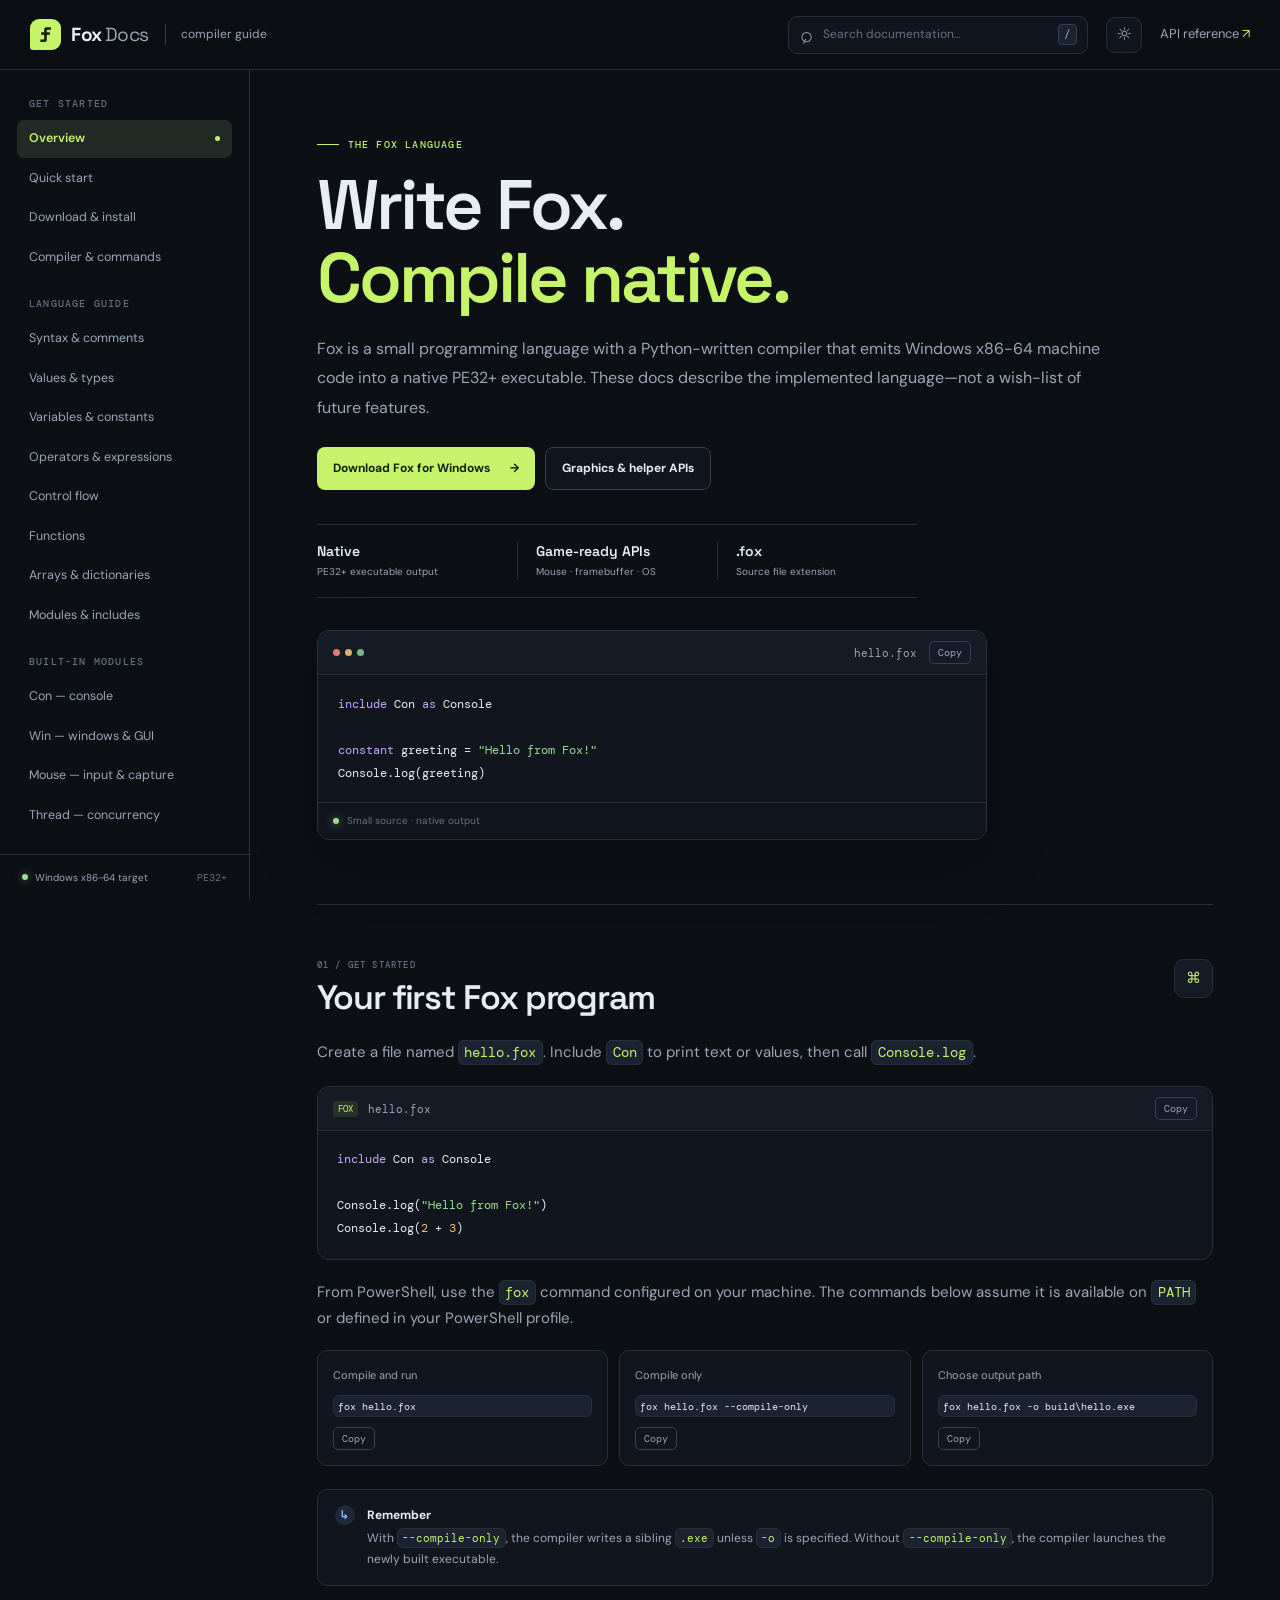
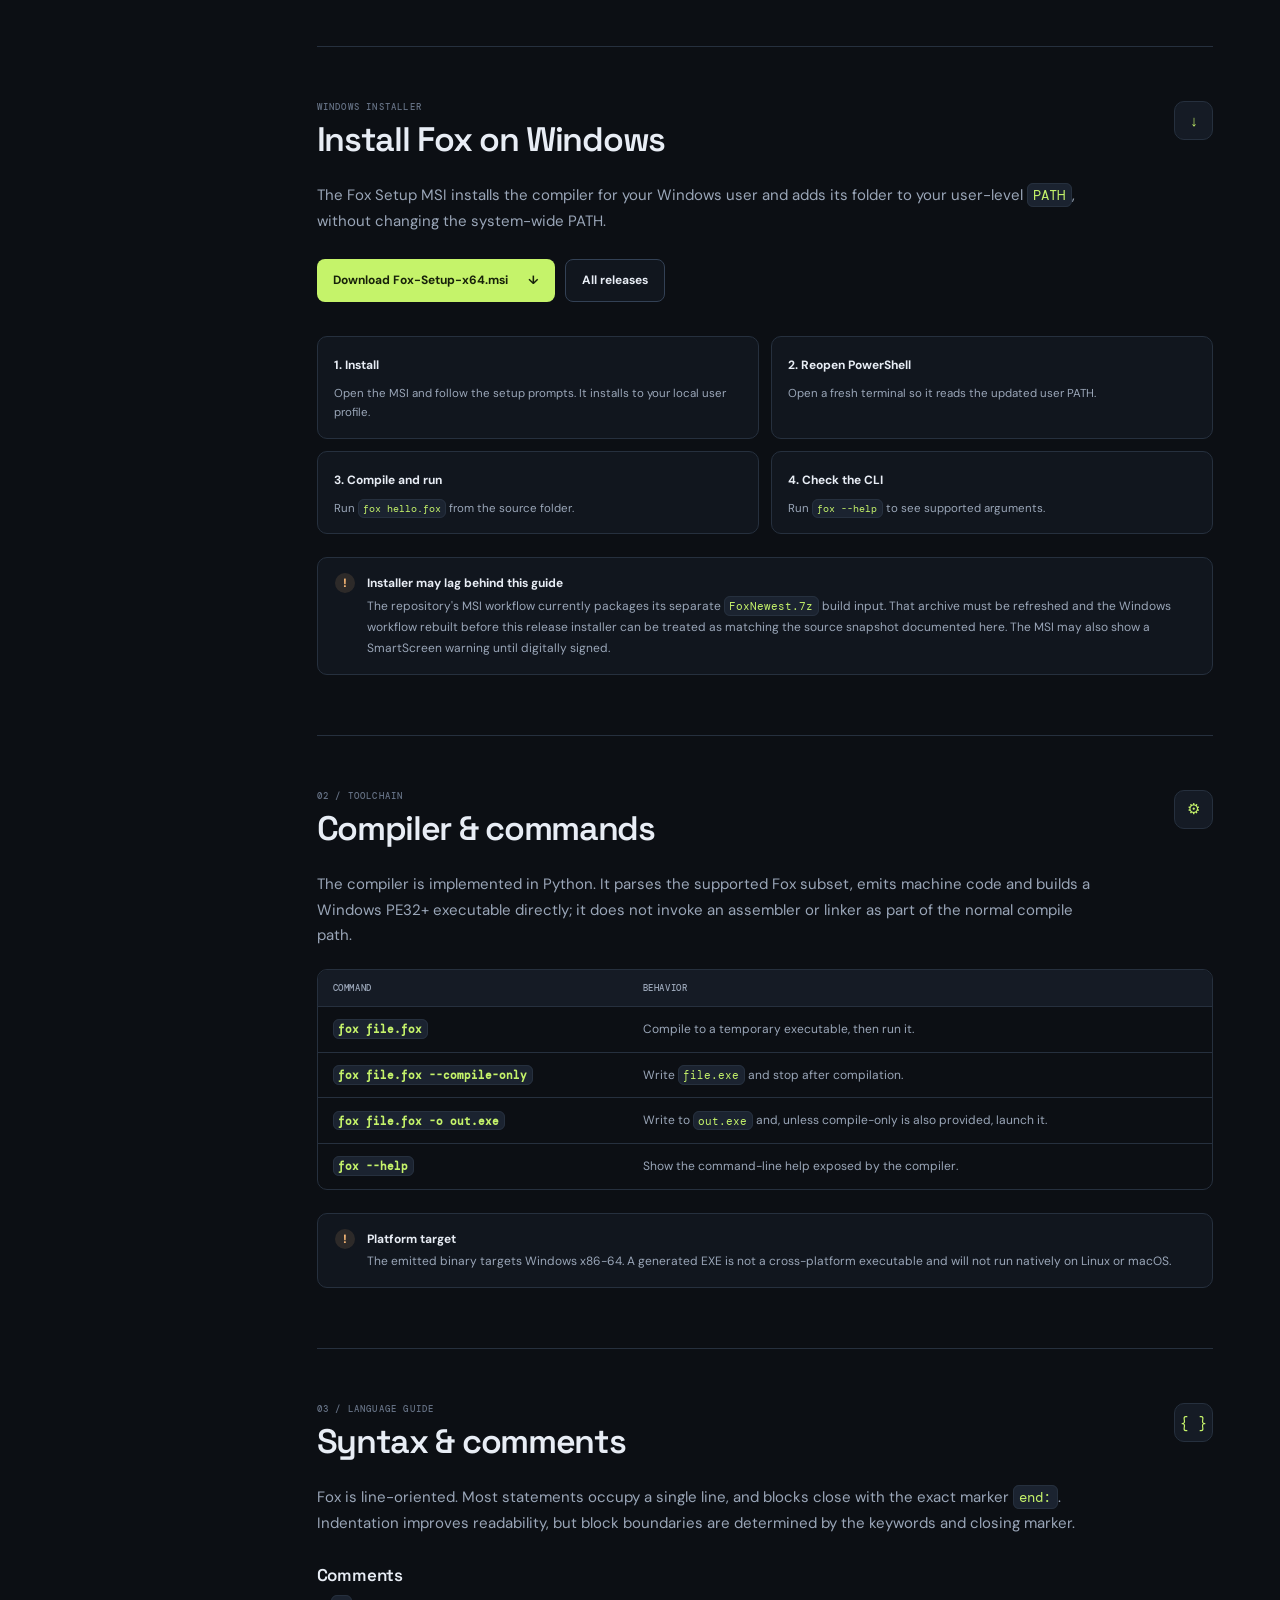
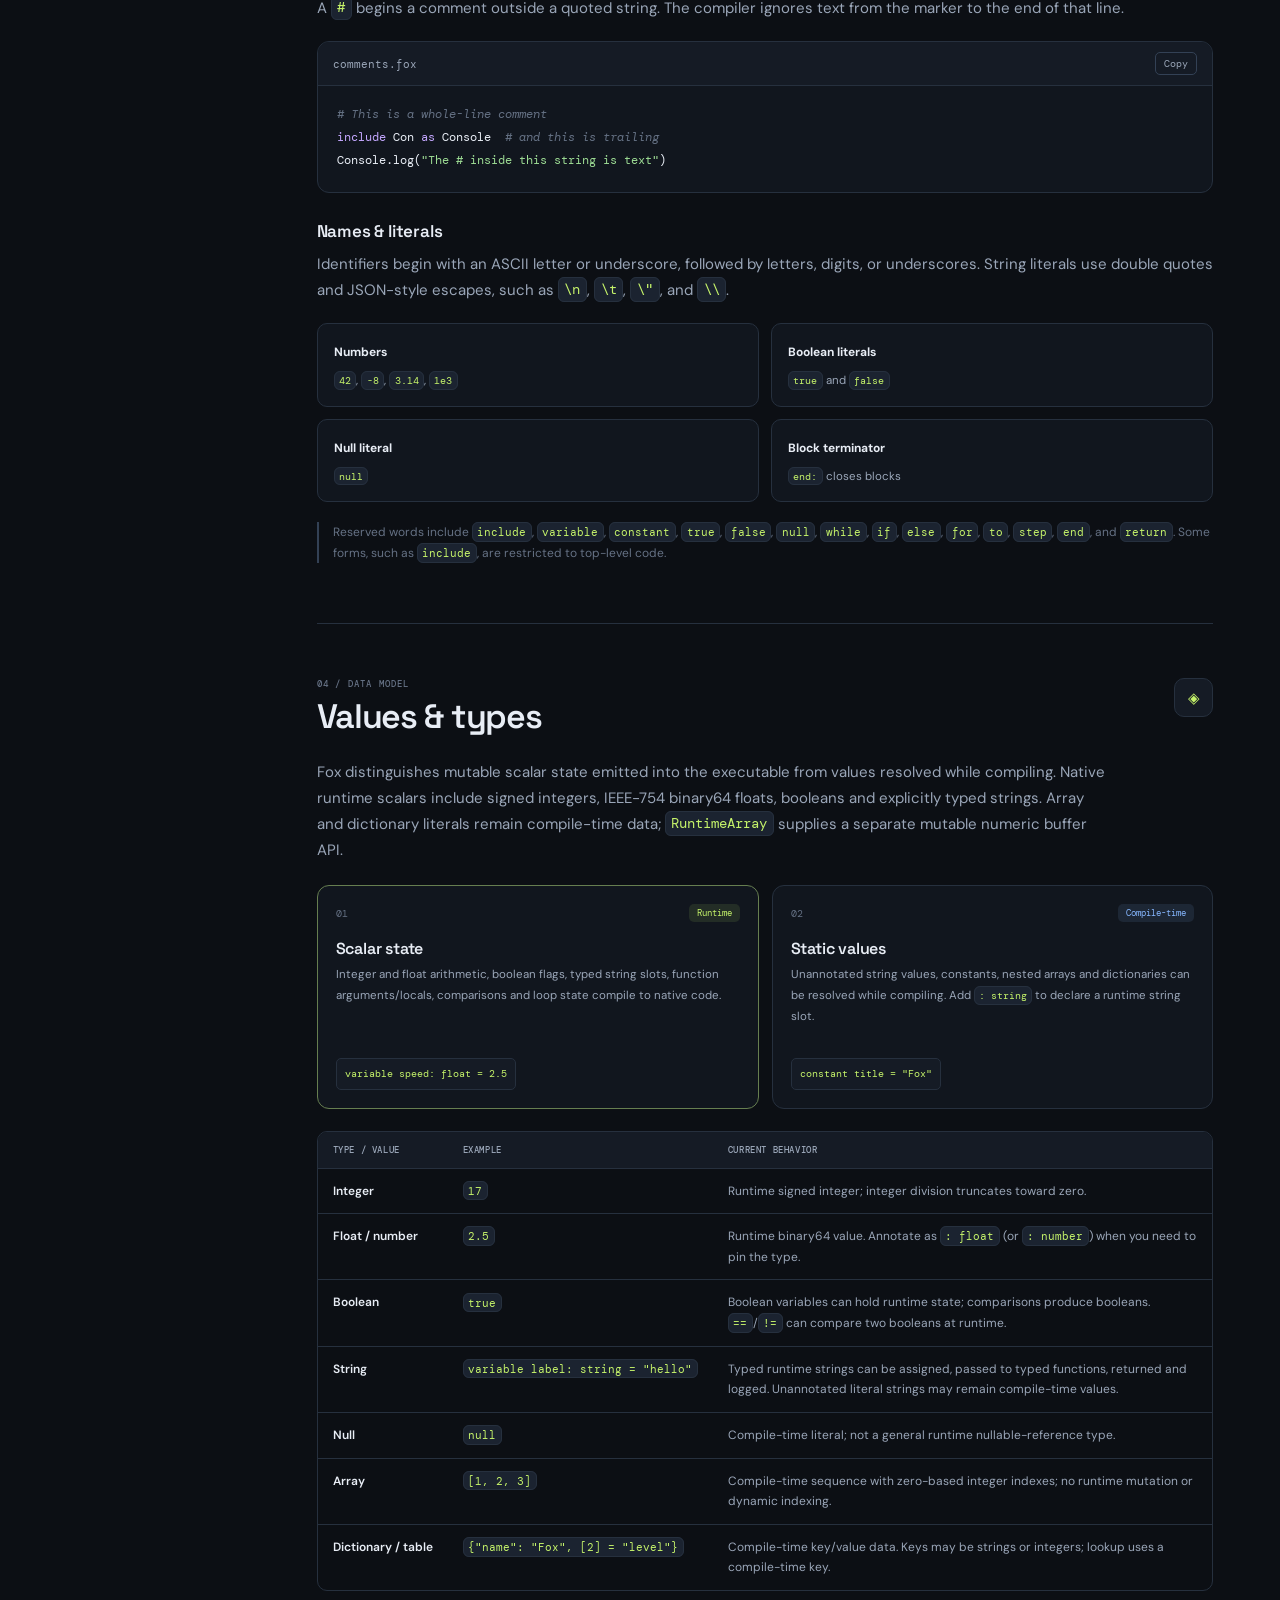
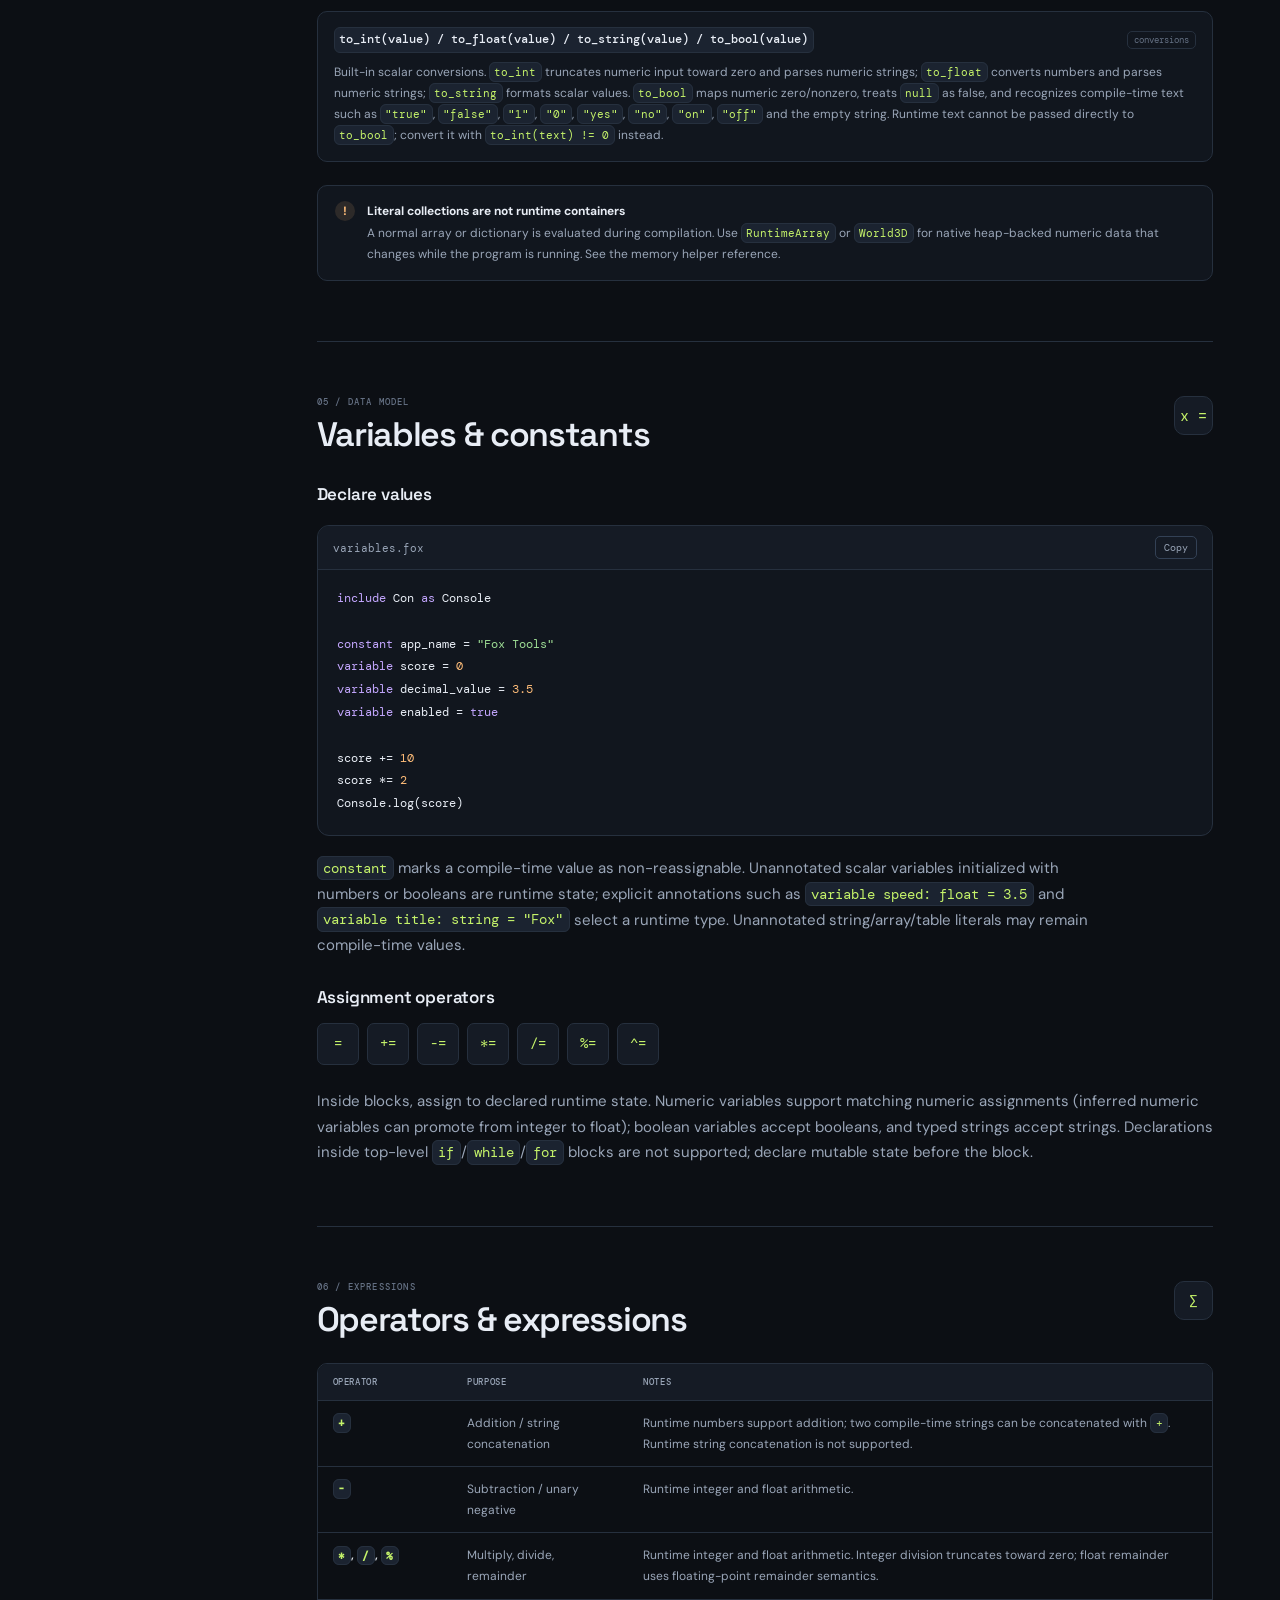
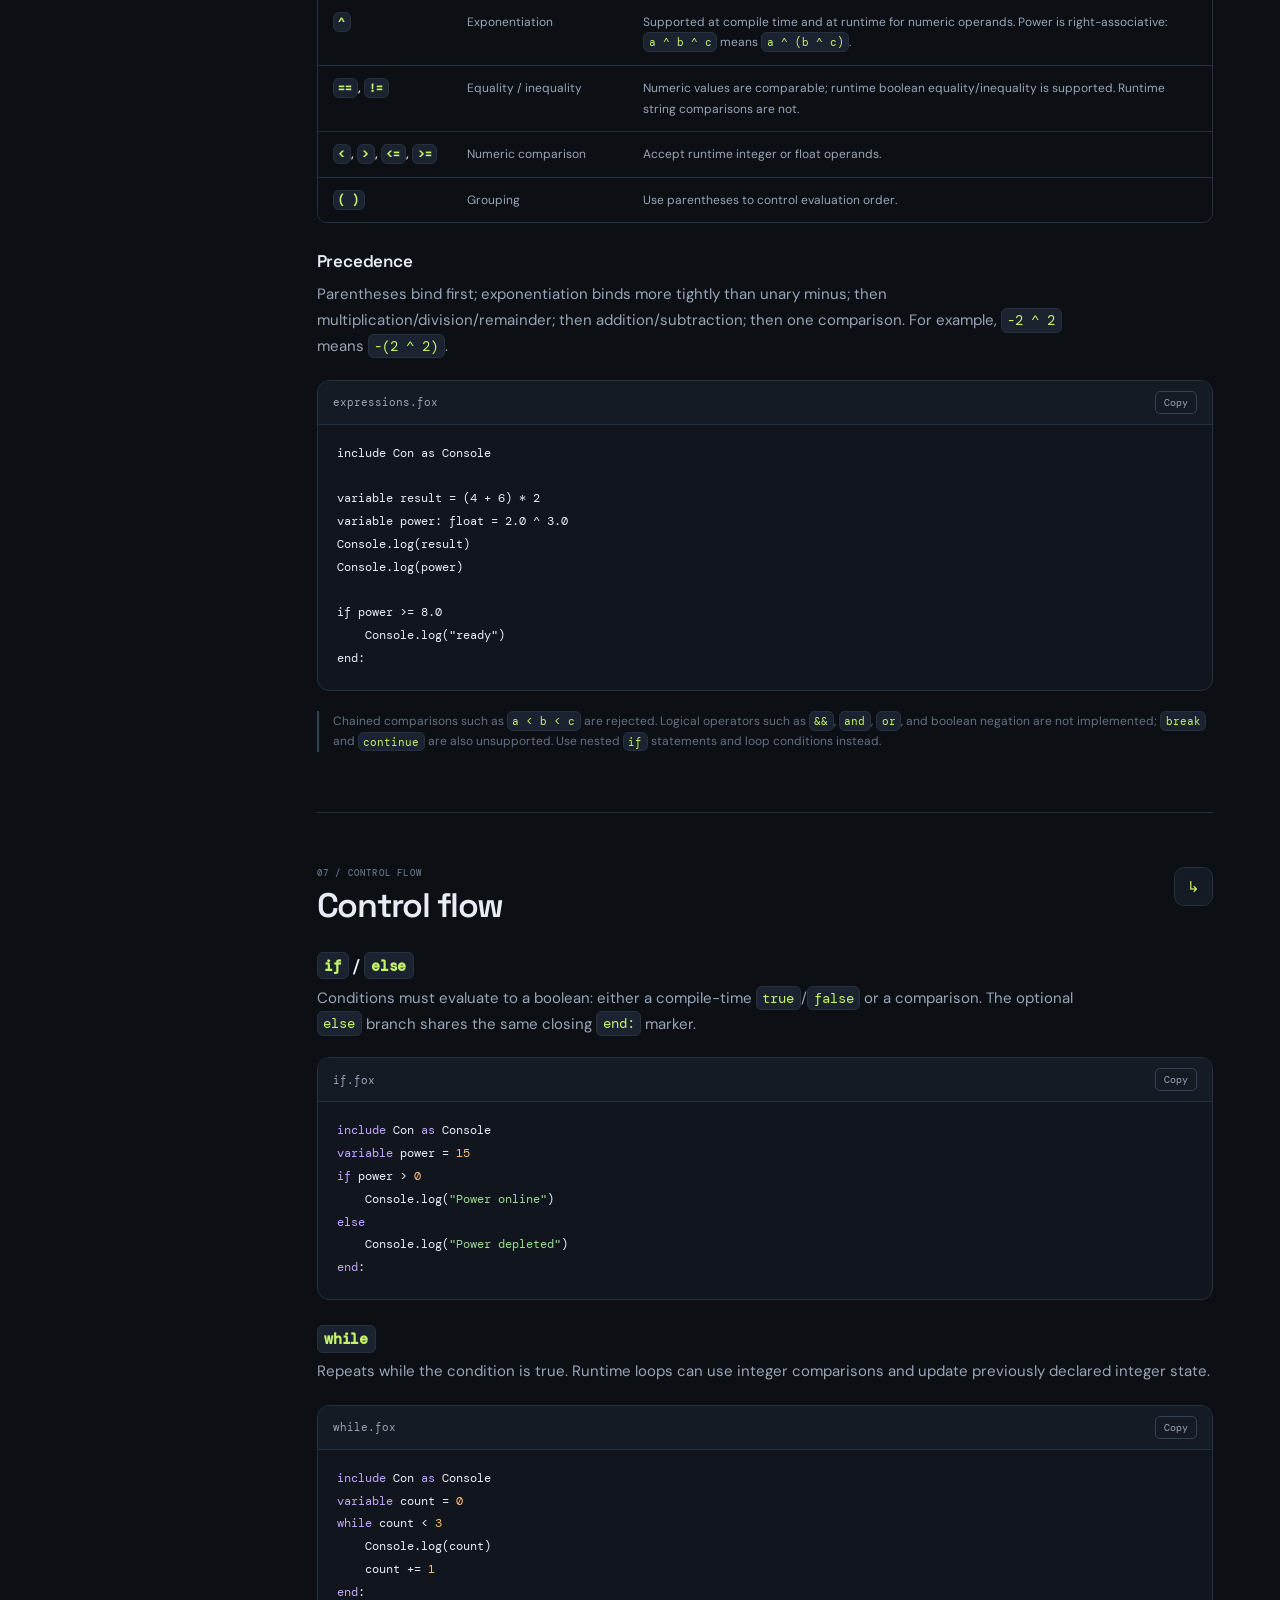
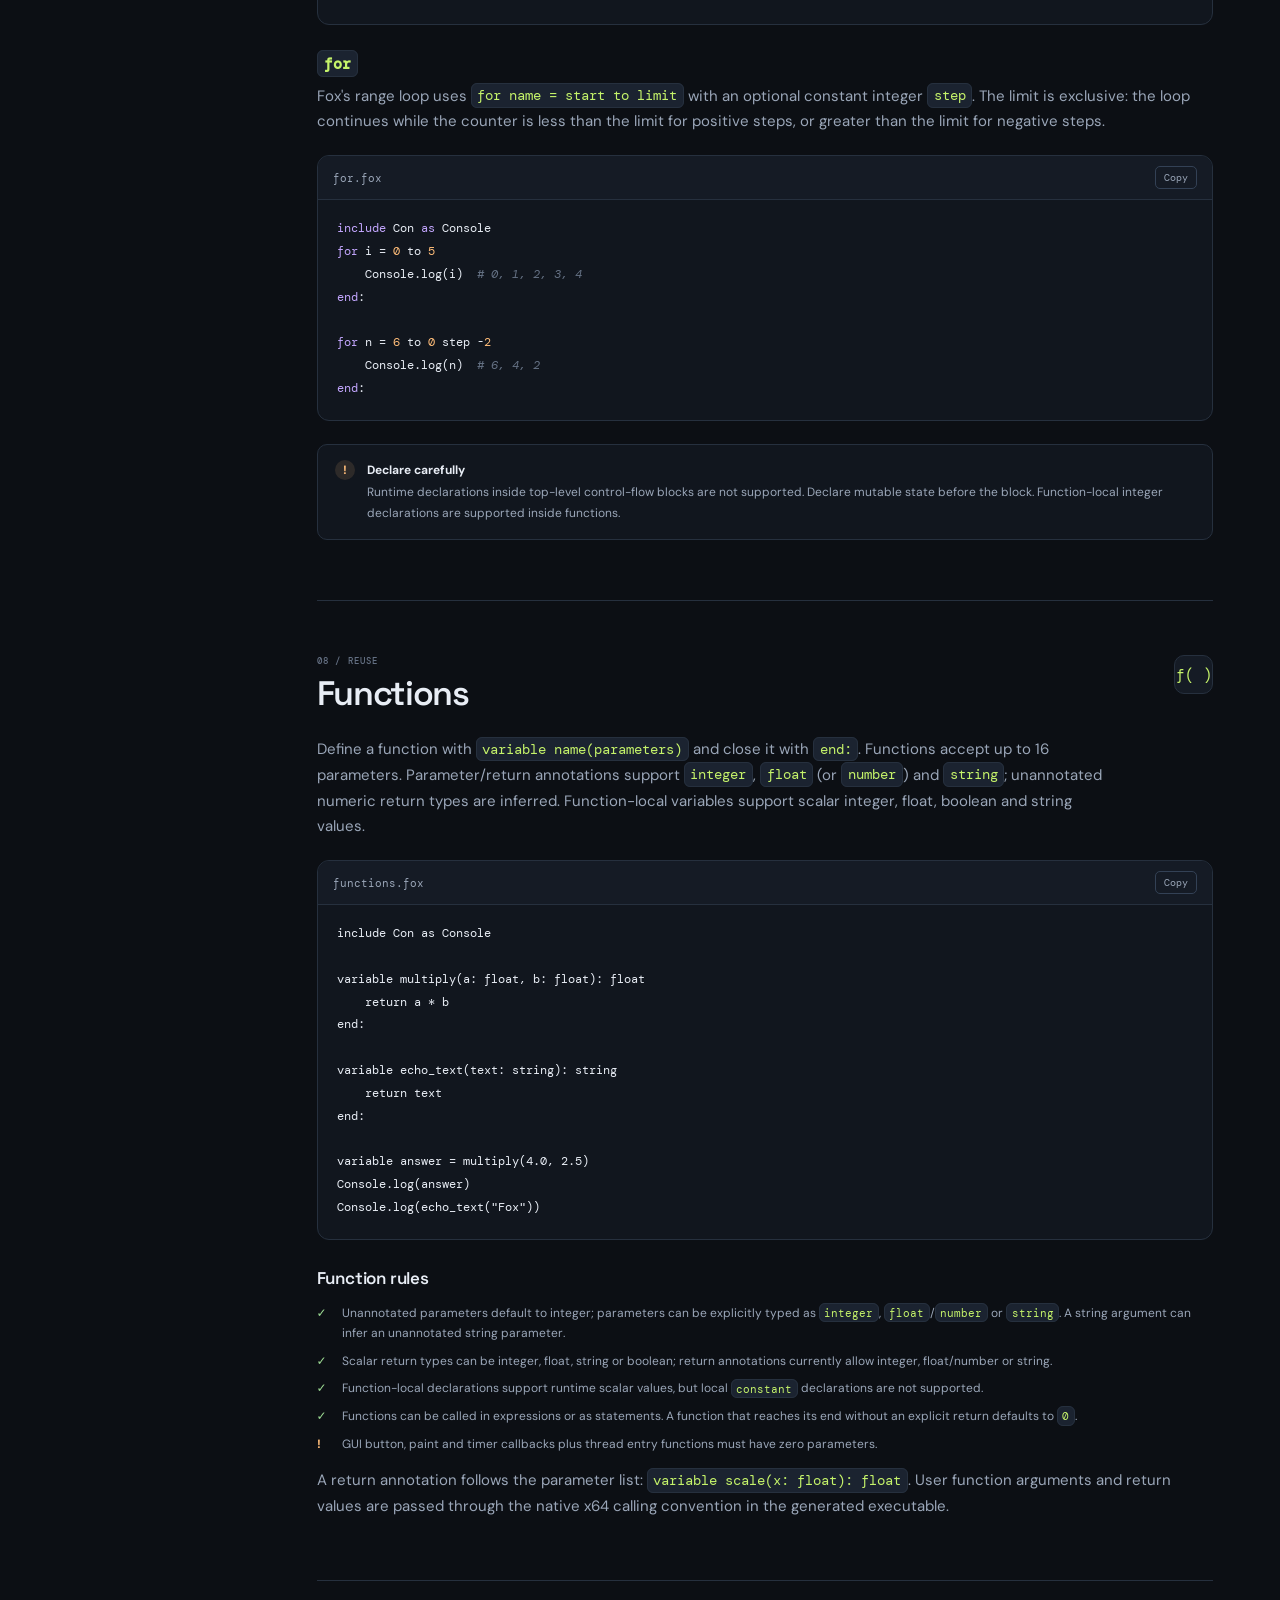
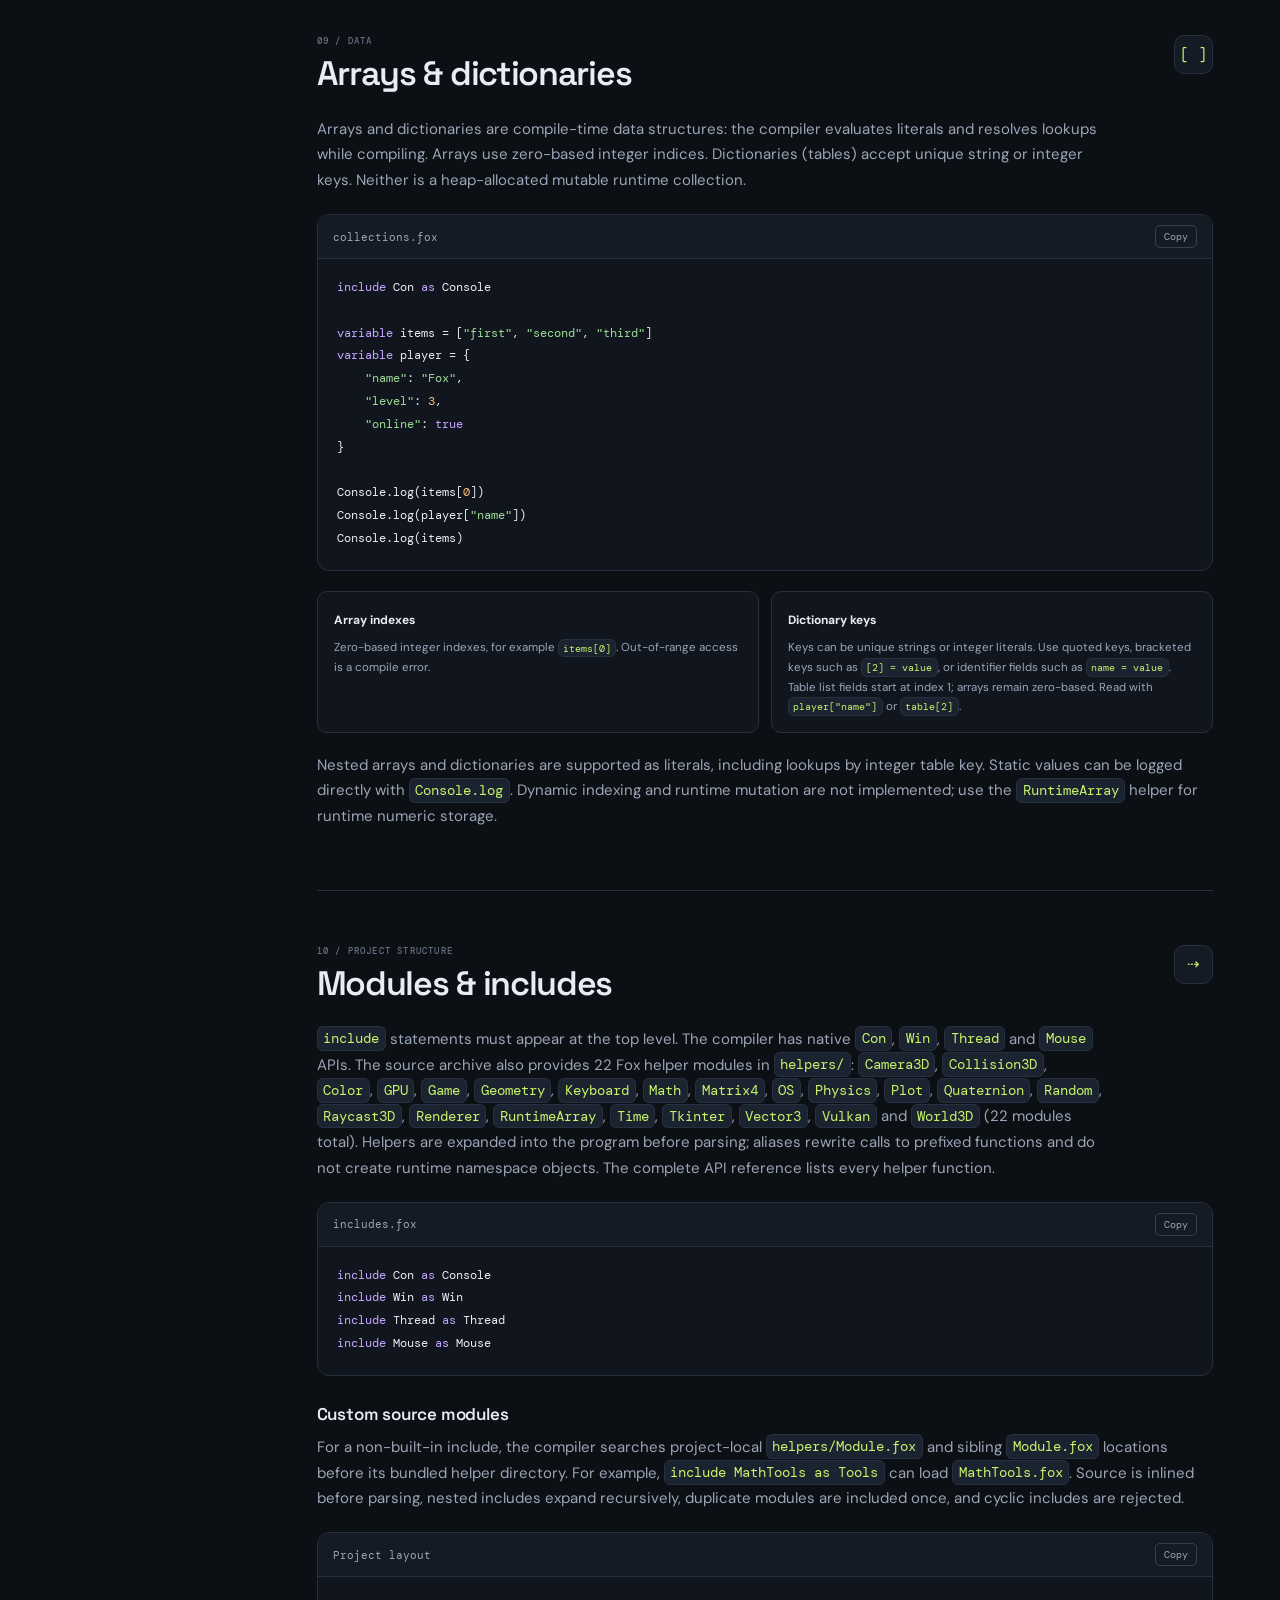
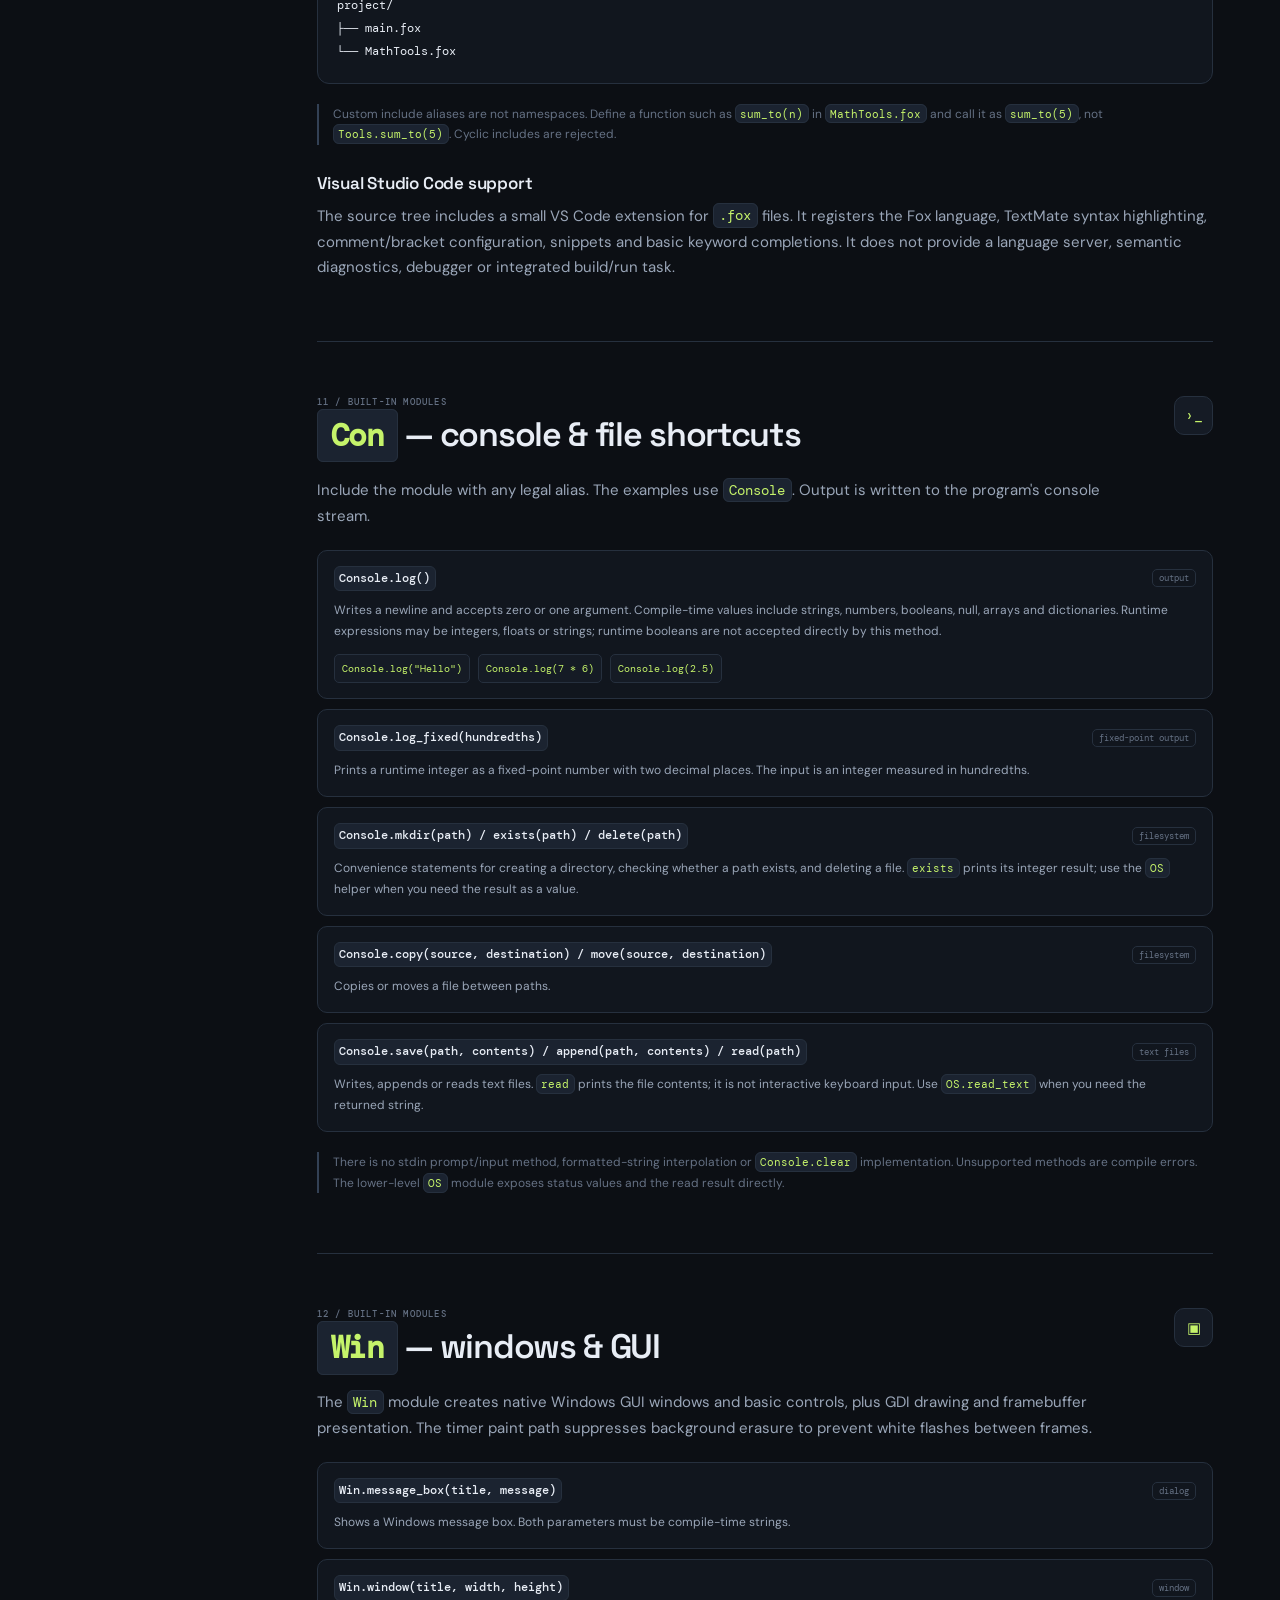
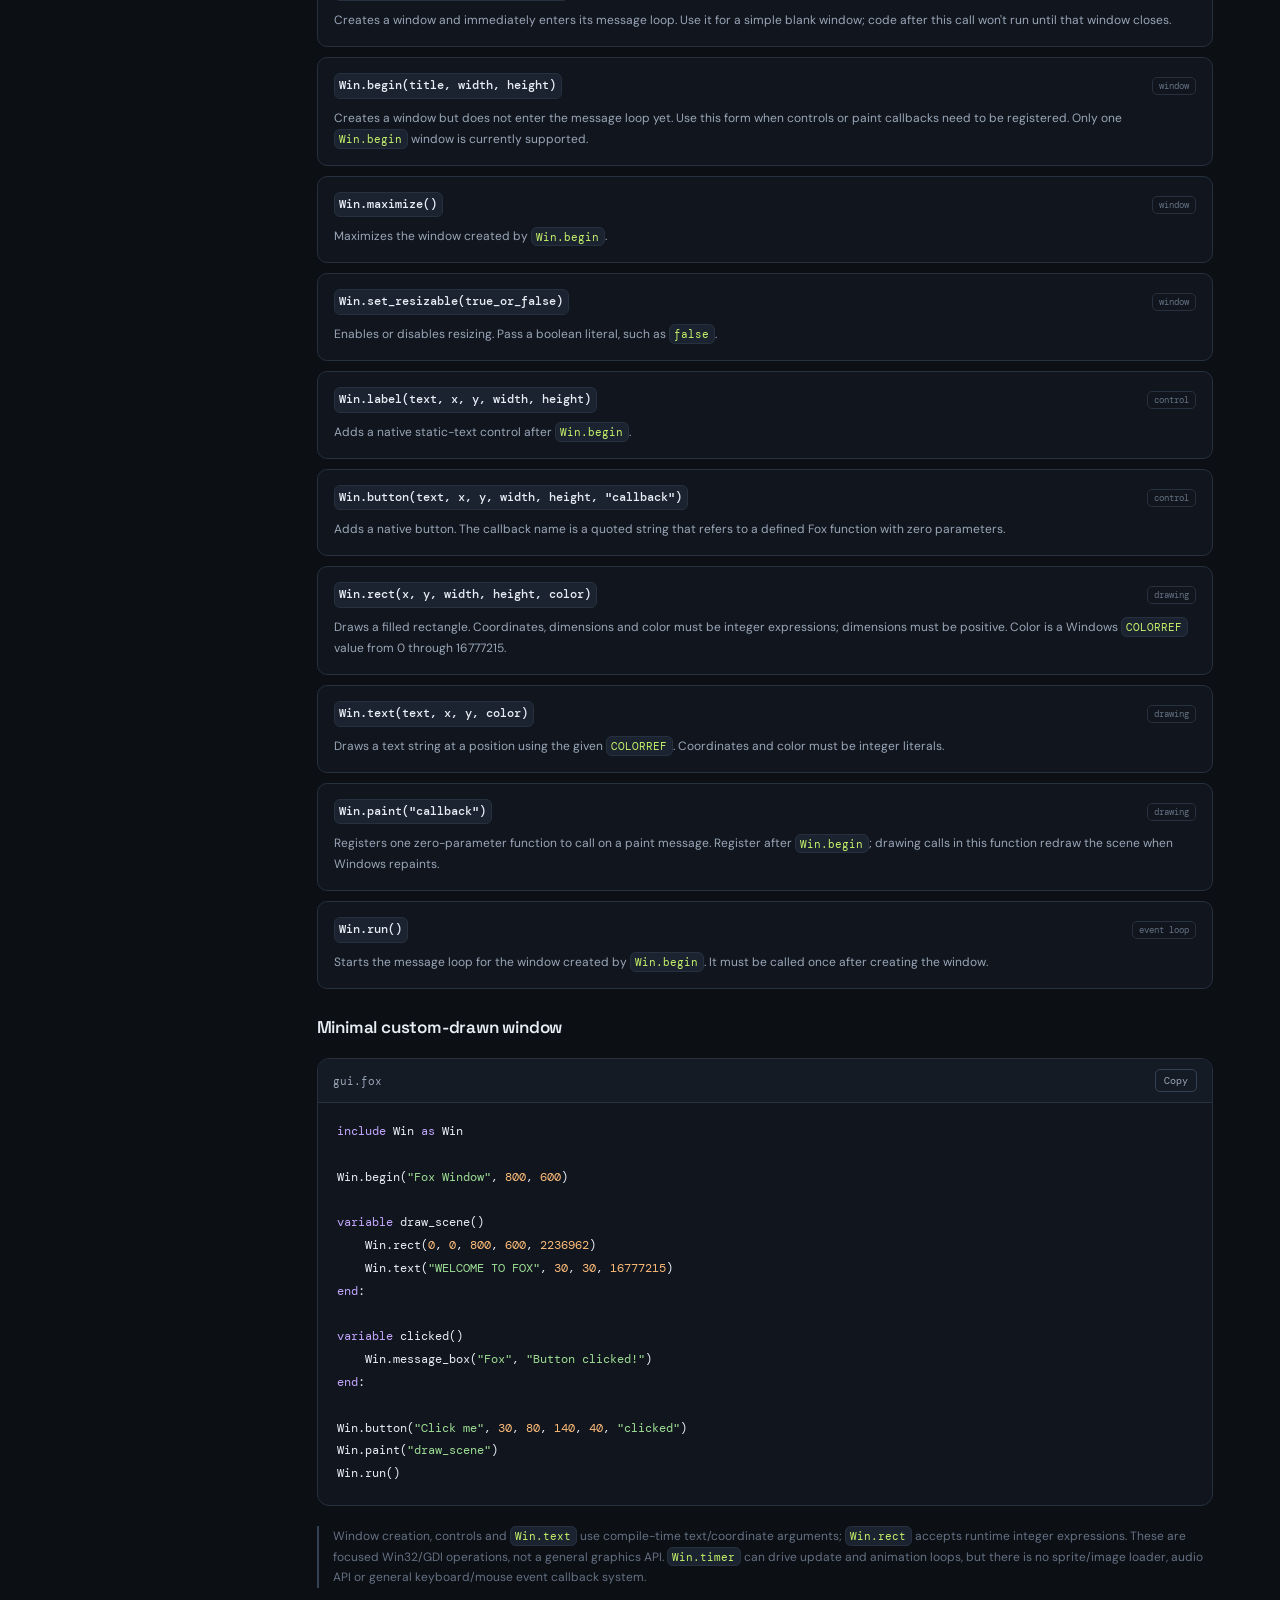
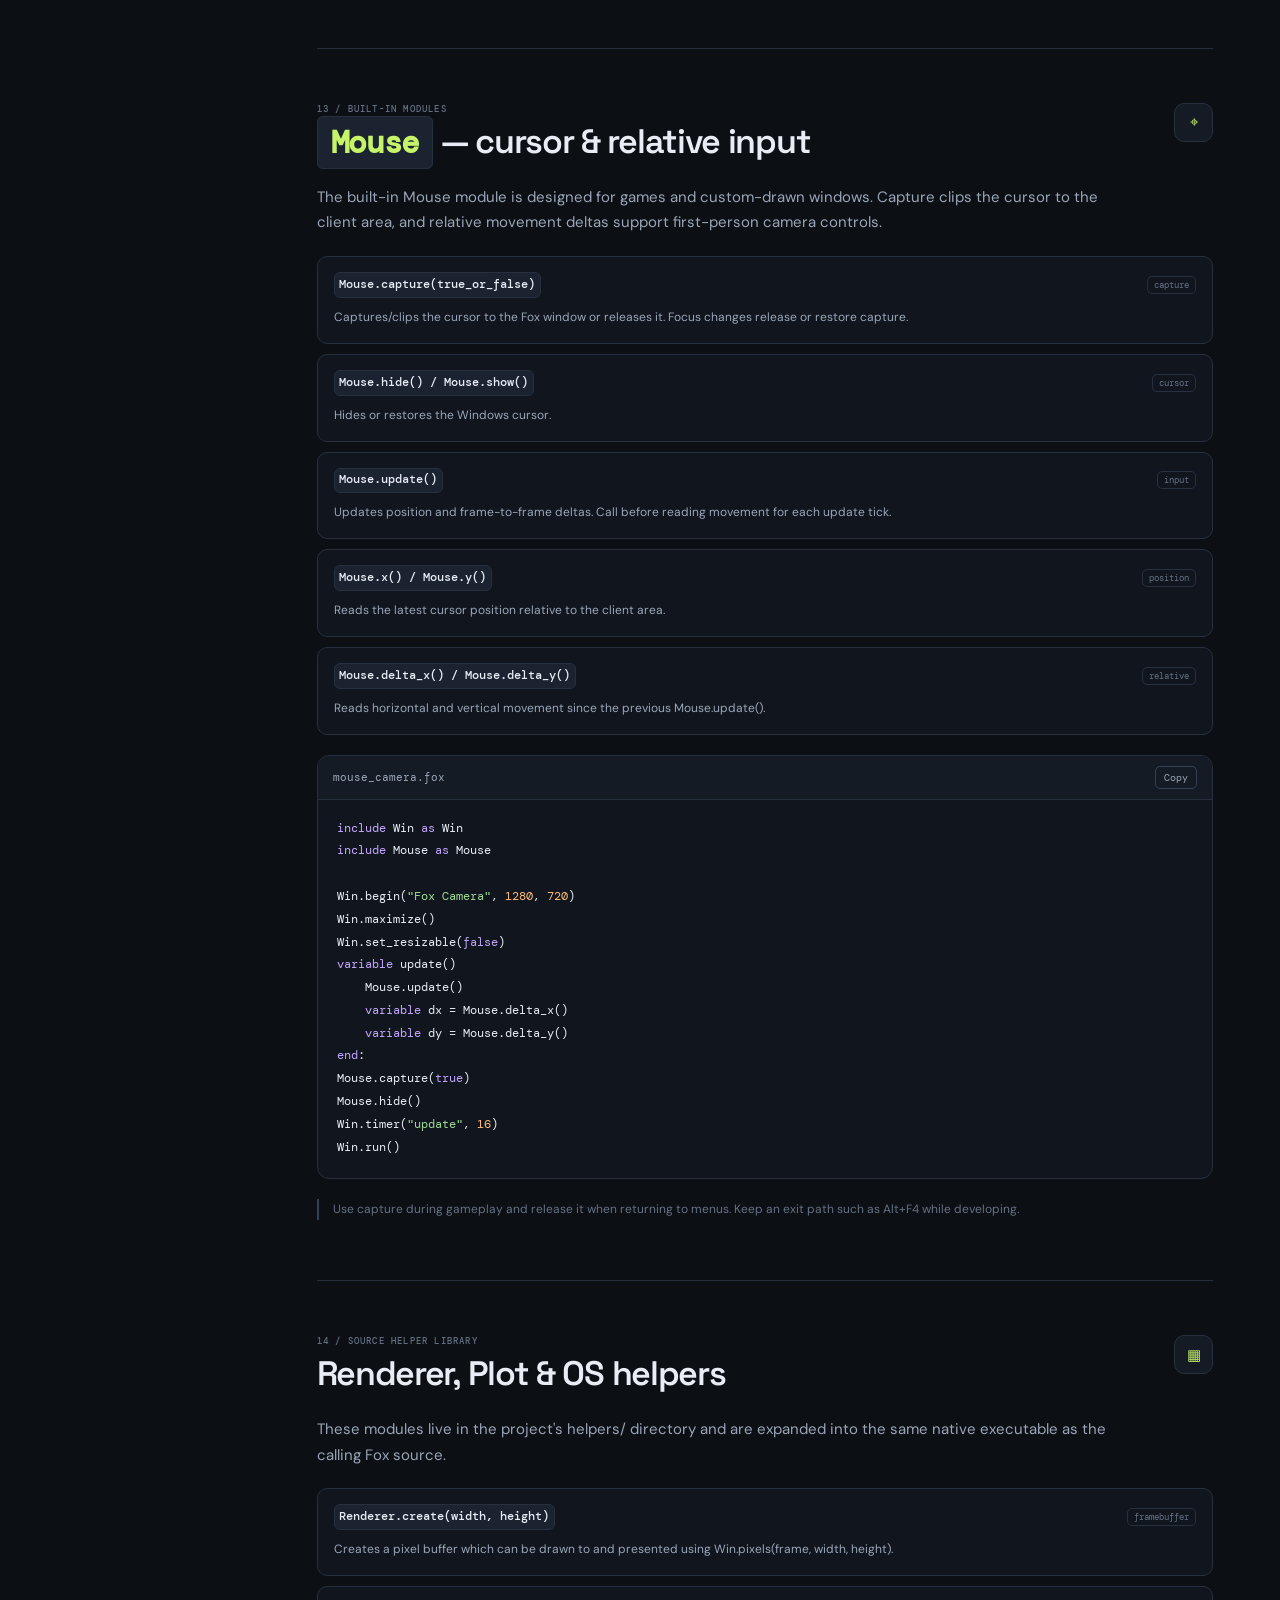
==== commit b478bd41: "Clarify Fox scalar string conversions" ====
--- a/index.html
+++ b/index.html
@@ -118,7 +118,7 @@
         <p>Fox distinguishes mutable scalar state emitted into the executable from values resolved while compiling. Native runtime scalars include signed integers, IEEE-754 binary64 floats, booleans and explicitly typed strings. Array and dictionary literals remain compile-time data; <code>RuntimeArray</code> supplies a separate mutable numeric buffer API.</p>
         <div class="type-cards"><div class="type-card type-runtime"><div class="type-top"><span class="type-symbol">01</span><span class="type-badge runtime-badge">Runtime</span></div><h3>Scalar state</h3><p>Integer and float arithmetic, boolean flags, typed string slots, function arguments/locals, comparisons and loop state compile to native code.</p><code>variable speed: float = 2.5</code></div><div class="type-card"><div class="type-top"><span class="type-symbol">02</span><span class="type-badge compile-badge">Compile-time</span></div><h3>Static values</h3><p>Unannotated string values, constants, nested arrays and dictionaries can be resolved while compiling. Add <code>: string</code> to declare a runtime string slot.</p><code>constant title = "Fox"</code></div></div>
         <div class="table-wrap"><table><thead><tr><th>Type / value</th><th>Example</th><th>Current behavior</th></tr></thead><tbody><tr><td>Integer</td><td><code>17</code></td><td>Runtime signed integer; integer division truncates toward zero.</td></tr><tr><td>Float / number</td><td><code>2.5</code></td><td>Runtime binary64 value. Annotate as <code>: float</code> (or <code>: number</code>) when you need to pin the type.</td></tr><tr><td>Boolean</td><td><code>true</code></td><td>Boolean variables can hold runtime state; comparisons produce booleans. <code>==</code>/<code>!=</code> can compare two booleans at runtime.</td></tr><tr><td>String</td><td><code>variable label: string = "hello"</code></td><td>Typed runtime strings can be assigned, passed to typed functions, returned and logged. Unannotated literal strings may remain compile-time values.</td></tr><tr><td>Null</td><td><code>null</code></td><td>Compile-time literal; not a general runtime nullable-reference type.</td></tr><tr><td>Array</td><td><code>[1, 2, 3]</code></td><td>Compile-time sequence with zero-based integer indexes; no runtime mutation or dynamic indexing.</td></tr><tr><td>Dictionary / table</td><td><code>{"name": "Fox", [2] = "level"}</code></td><td>Compile-time key/value data. Keys may be strings or integers; lookup uses a compile-time key.</td></tr></tbody></table></div>
-        <div class="api-card"><div class="api-signature"><code>to_int(value) / to_float(value) / to_string(value) / to_bool(value)</code><span class="api-tag">conversions</span></div><p>Built-in scalar conversions. <code>to_int</code> truncates numeric input toward zero; <code>to_float</code> converts numbers; <code>to_string</code> formats scalar values; <code>to_bool</code> maps numeric zero/nonzero and recognizes static text such as <code>"true"</code>, <code>"false"</code>, <code>"yes"</code>, <code>"no"</code>, <code>"on"</code>, and <code>"off"</code>. Runtime text cannot be passed directly to <code>to_bool</code>; compare <code>to_int(text) != 0</code> instead.</p></div>
+        <div class="api-card"><div class="api-signature"><code>to_int(value) / to_float(value) / to_string(value) / to_bool(value)</code><span class="api-tag">conversions</span></div><p>Built-in scalar conversions. <code>to_int</code> truncates numeric input toward zero and parses numeric strings; <code>to_float</code> converts numbers and parses numeric strings; <code>to_string</code> formats scalar values. <code>to_bool</code> maps numeric zero/nonzero, treats <code>null</code> as false, and recognizes compile-time text such as <code>"true"</code>, <code>"false"</code>, <code>"1"</code>, <code>"0"</code>, <code>"yes"</code>, <code>"no"</code>, <code>"on"</code>, <code>"off"</code> and the empty string. Runtime text cannot be passed directly to <code>to_bool</code>; convert it with <code>to_int(text) != 0</code> instead.</p></div>
 
         <div class="callout callout-warn"><span class="callout-symbol">!</span><div><strong>Literal collections are not runtime containers</strong><p>A normal array or dictionary is evaluated during compilation. Use <code>RuntimeArray</code> or <code>World3D</code> for native heap-backed numeric data that changes while the program is running. See the <a href="api-reference.html#world">memory helper reference</a>.</p></div></div>
       </section>
@@ -402,7 +402,7 @@
 
 Console.log(factorial(<span class="syn-number">5</span>))  <span class="syn-comment"># 120</span></code></pre></div>
         <h3>Examples included with the source</h3>
-        <p>The supplied Fox source tree also contains control-flow and collection tests, numeric conversions, typed function examples, native GUI controls, keyboard polling, mouse capture, filesystem operations, a software framebuffer renderer, a mathematical plotter, OpenGL cube/texture diagnostics, and a Vulkan device/clear test.</p>
+        <p>The supplied Fox source tree also contains control-flow and collection tests, numeric conversions, typed function examples, native GUI controls, keyboard polling, mouse capture, filesystem operations, a software framebuffer renderer, a mathematical plotter, OpenGL cube and texture-upload examples, and a Vulkan device/clear test.</p>
         <h3>FoxCraft3D voxel sandbox</h3>
         <p><code>examples/FoxCraft3D.fox</code> is a first-person voxel sandbox compiled by Fox and rendered through the OpenGL/WGL backend. The included prototype has a finite 64 × 32 × 64 world, 30 block IDs, a procedural 16 × 16 texture atlas, exposed-face mesh caching, movement and block interaction, a nine-slot hotbar, inventory/crafting, Survival/Creative/Spectator modes and ten simple blocky mob archetypes.</p>
         <p class="muted-note">FoxCraft3D is a benchmark prototype, not a complete Minecraft clone. The supplied build has no infinite chunk streaming, save/load, multiplayer, Redstone, skeletal mob animation or full item durability. It uses OpenGL; the current Vulkan helper is not yet a mesh renderer.</p>
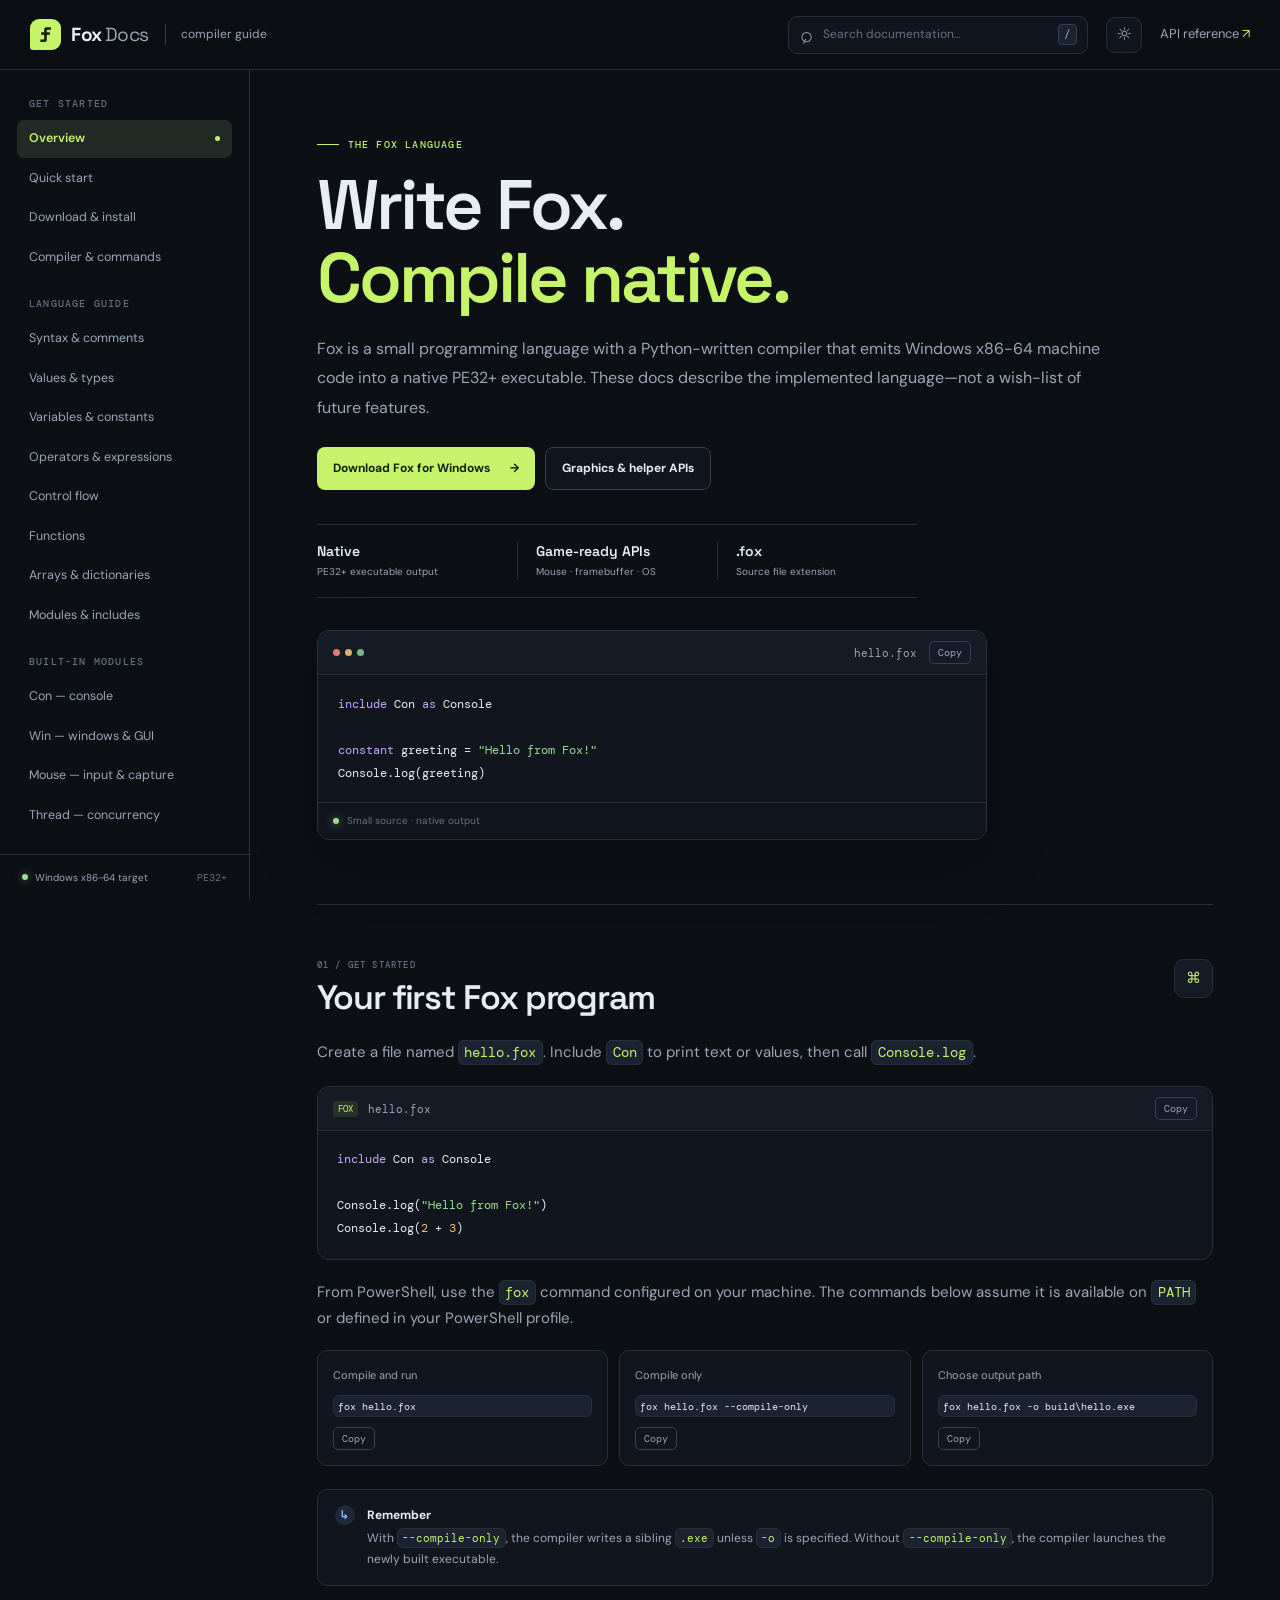
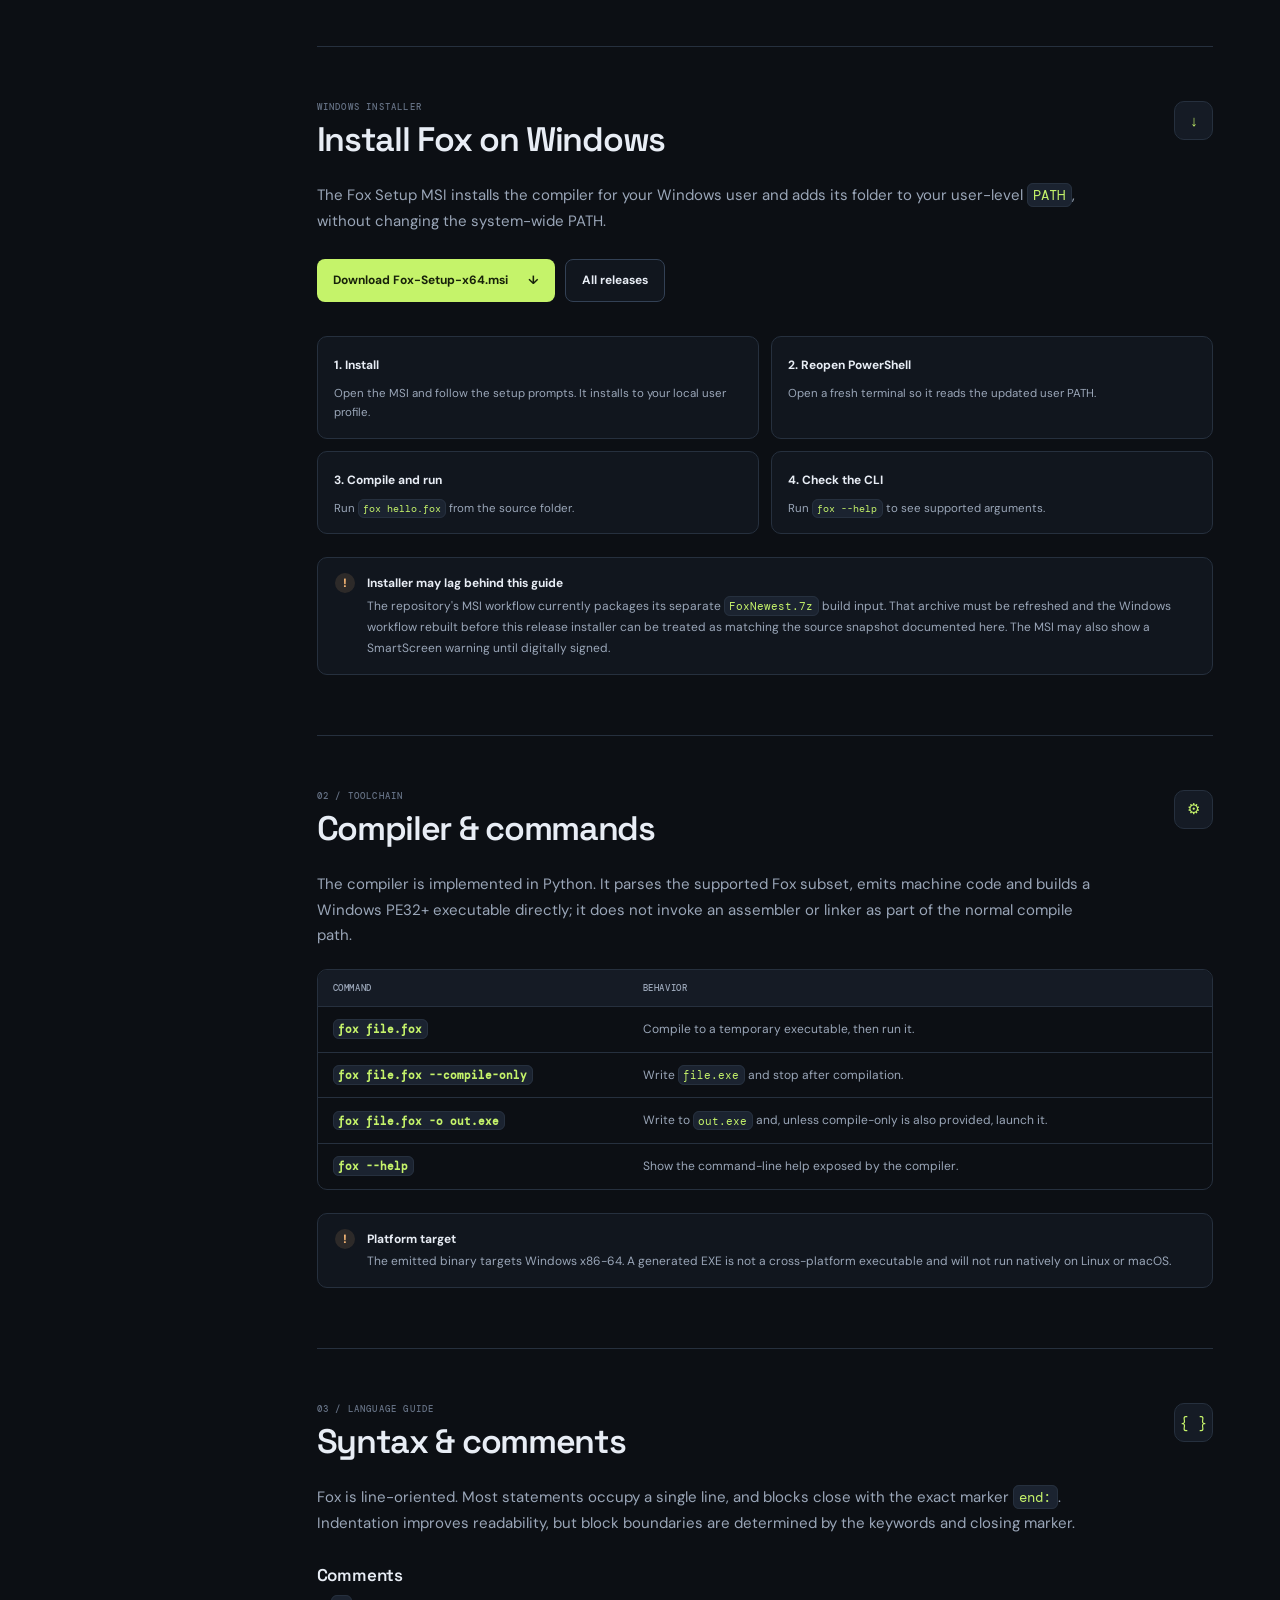
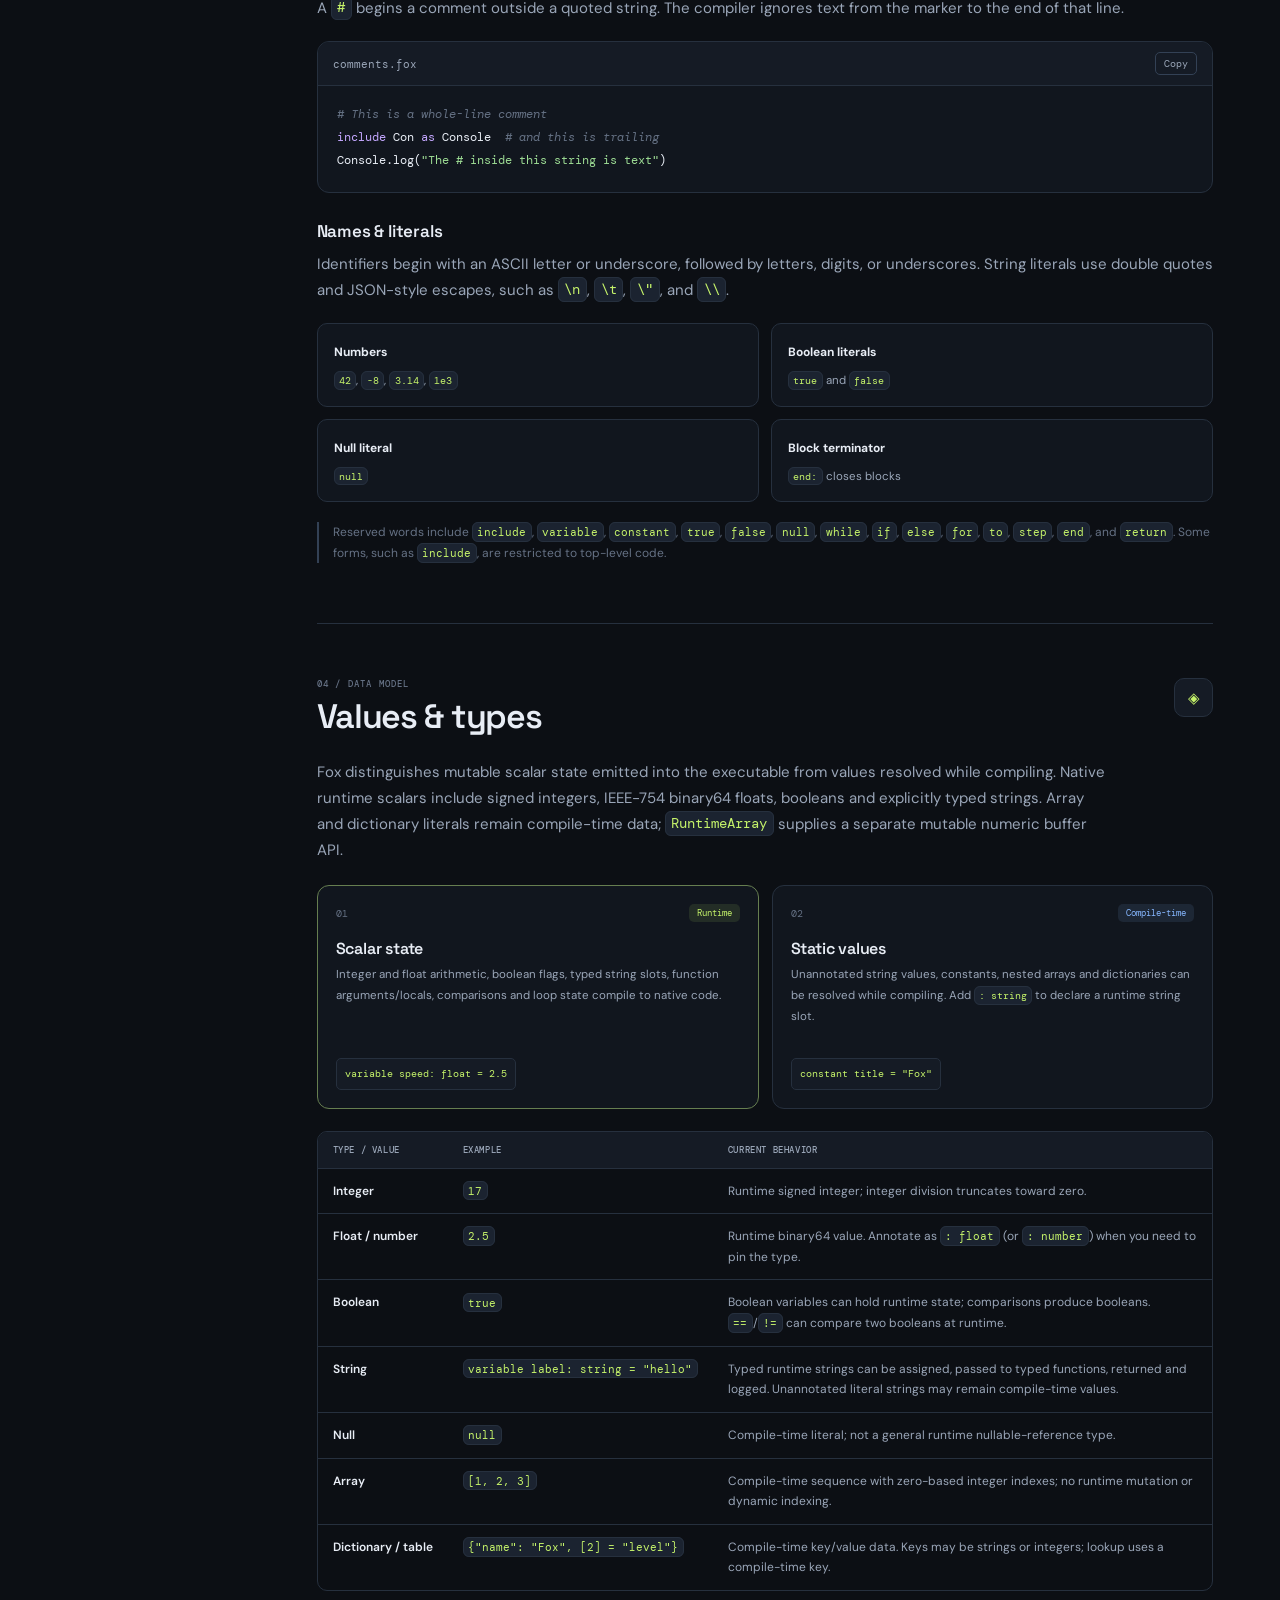
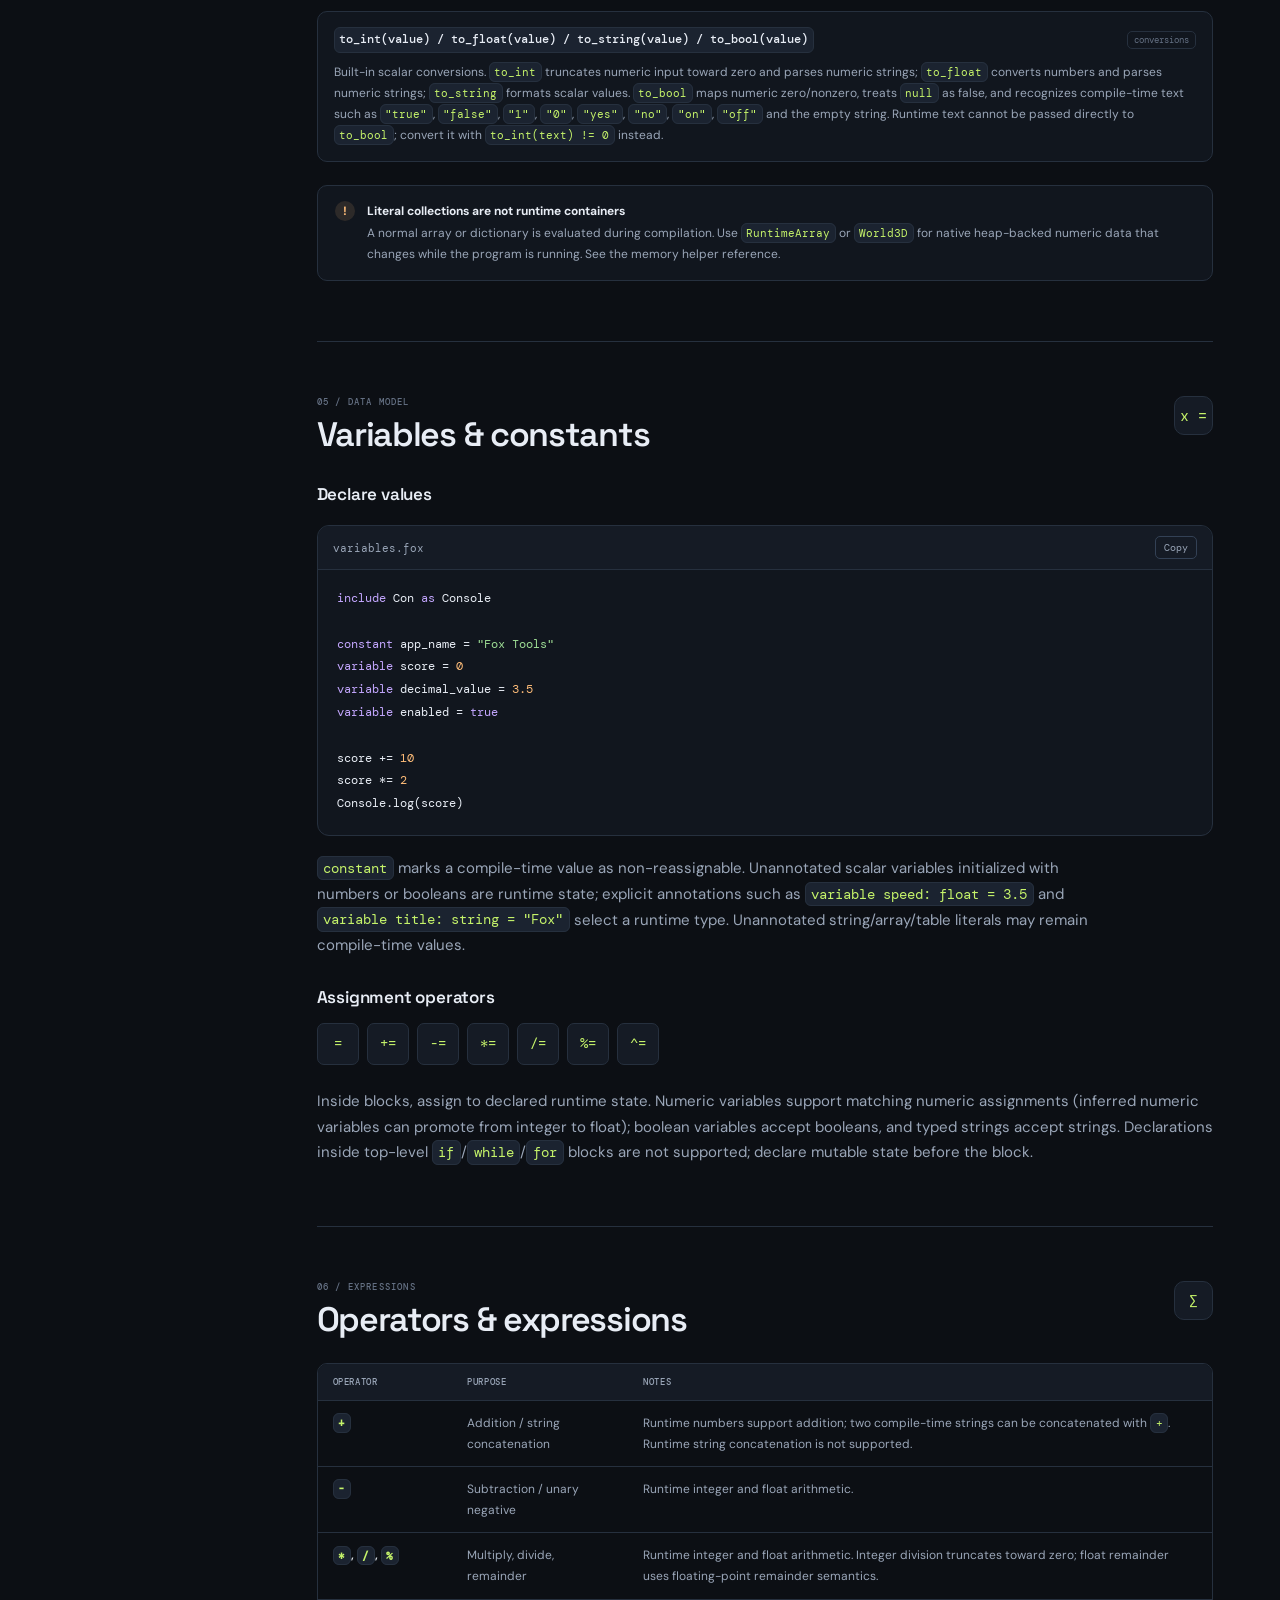
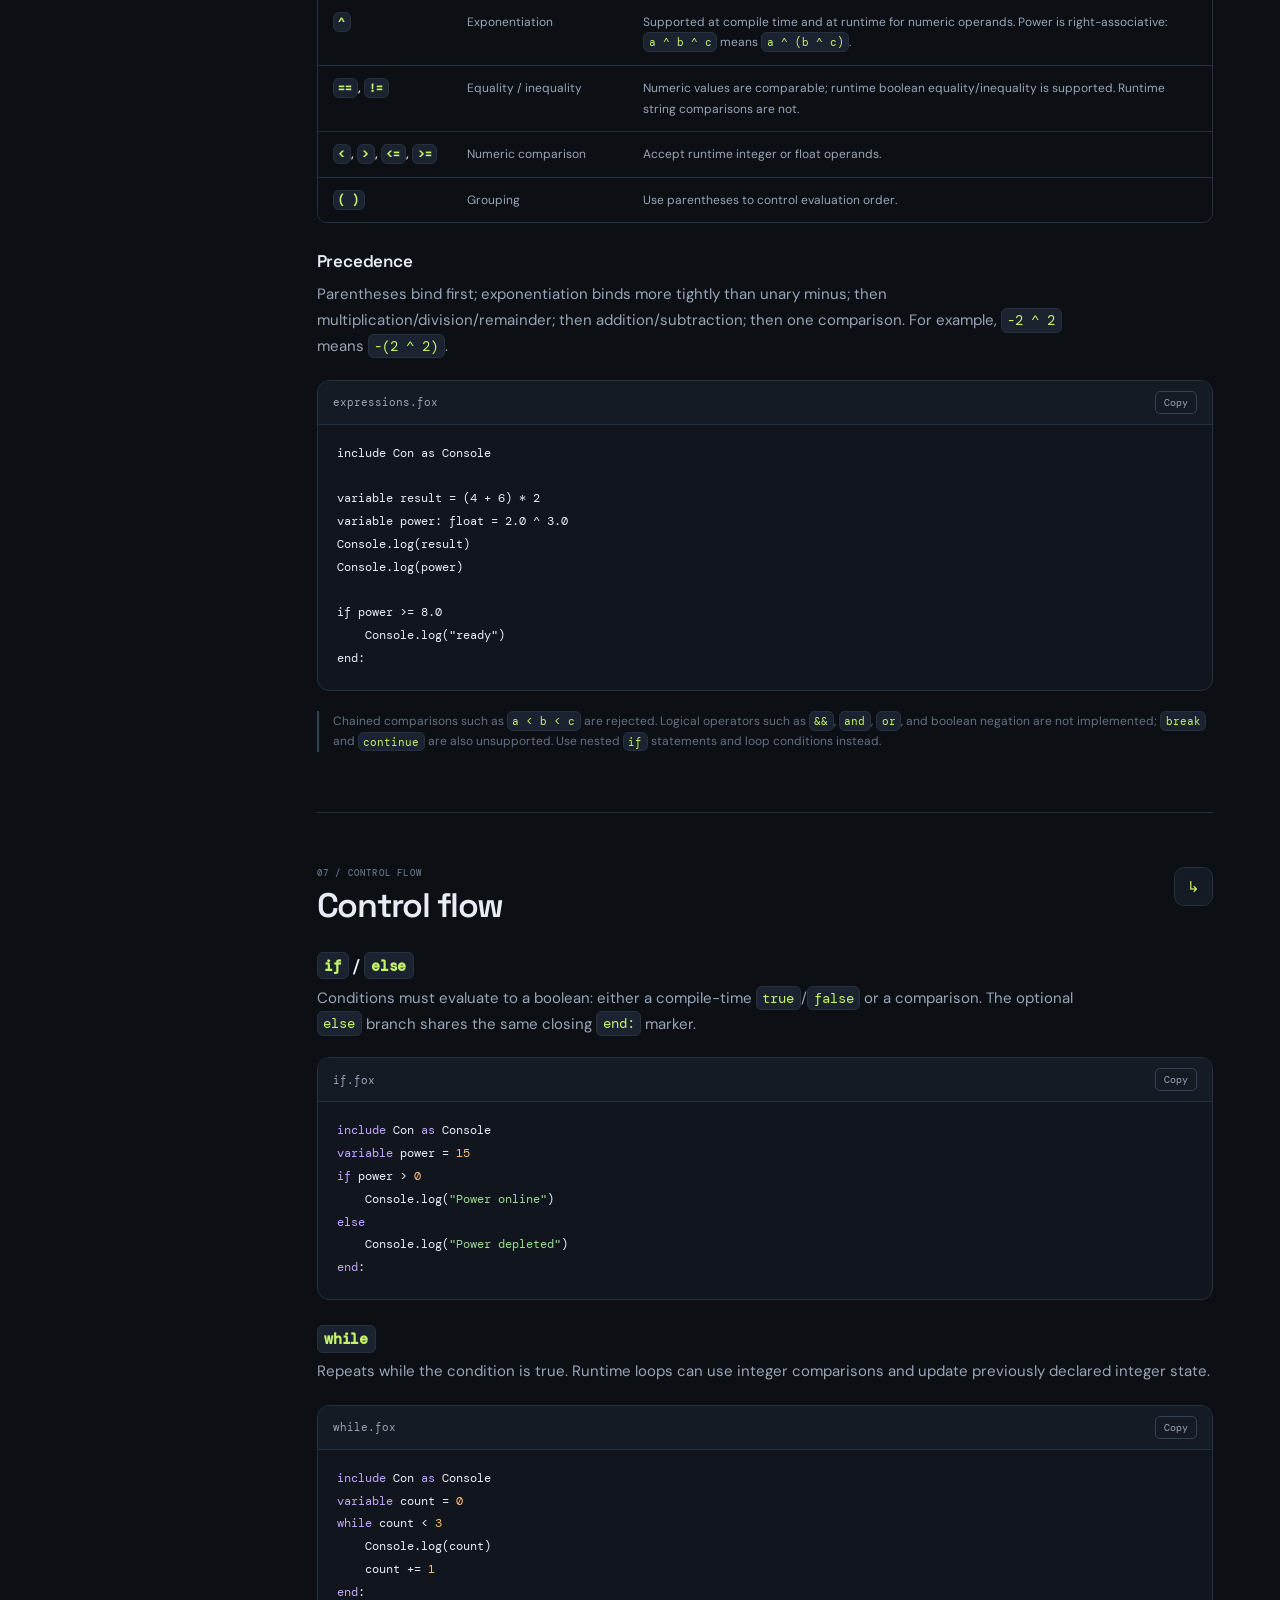
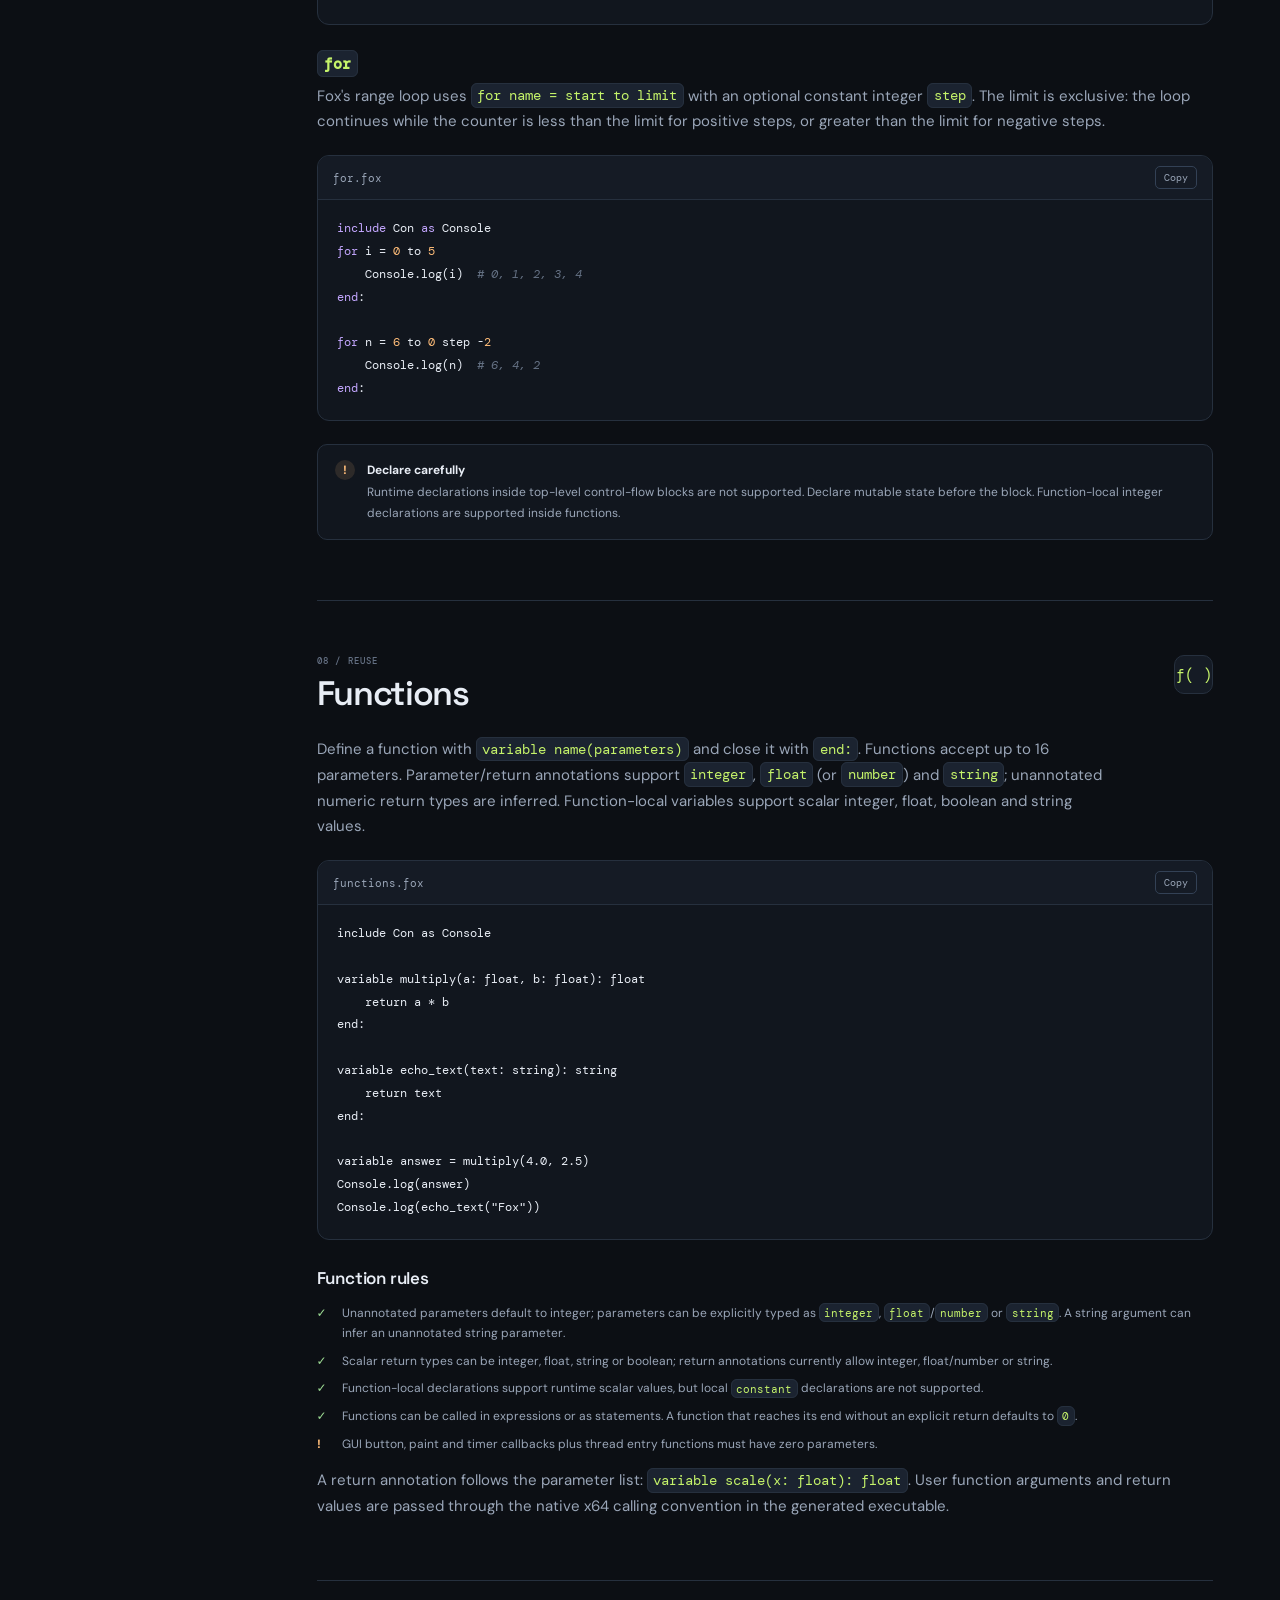
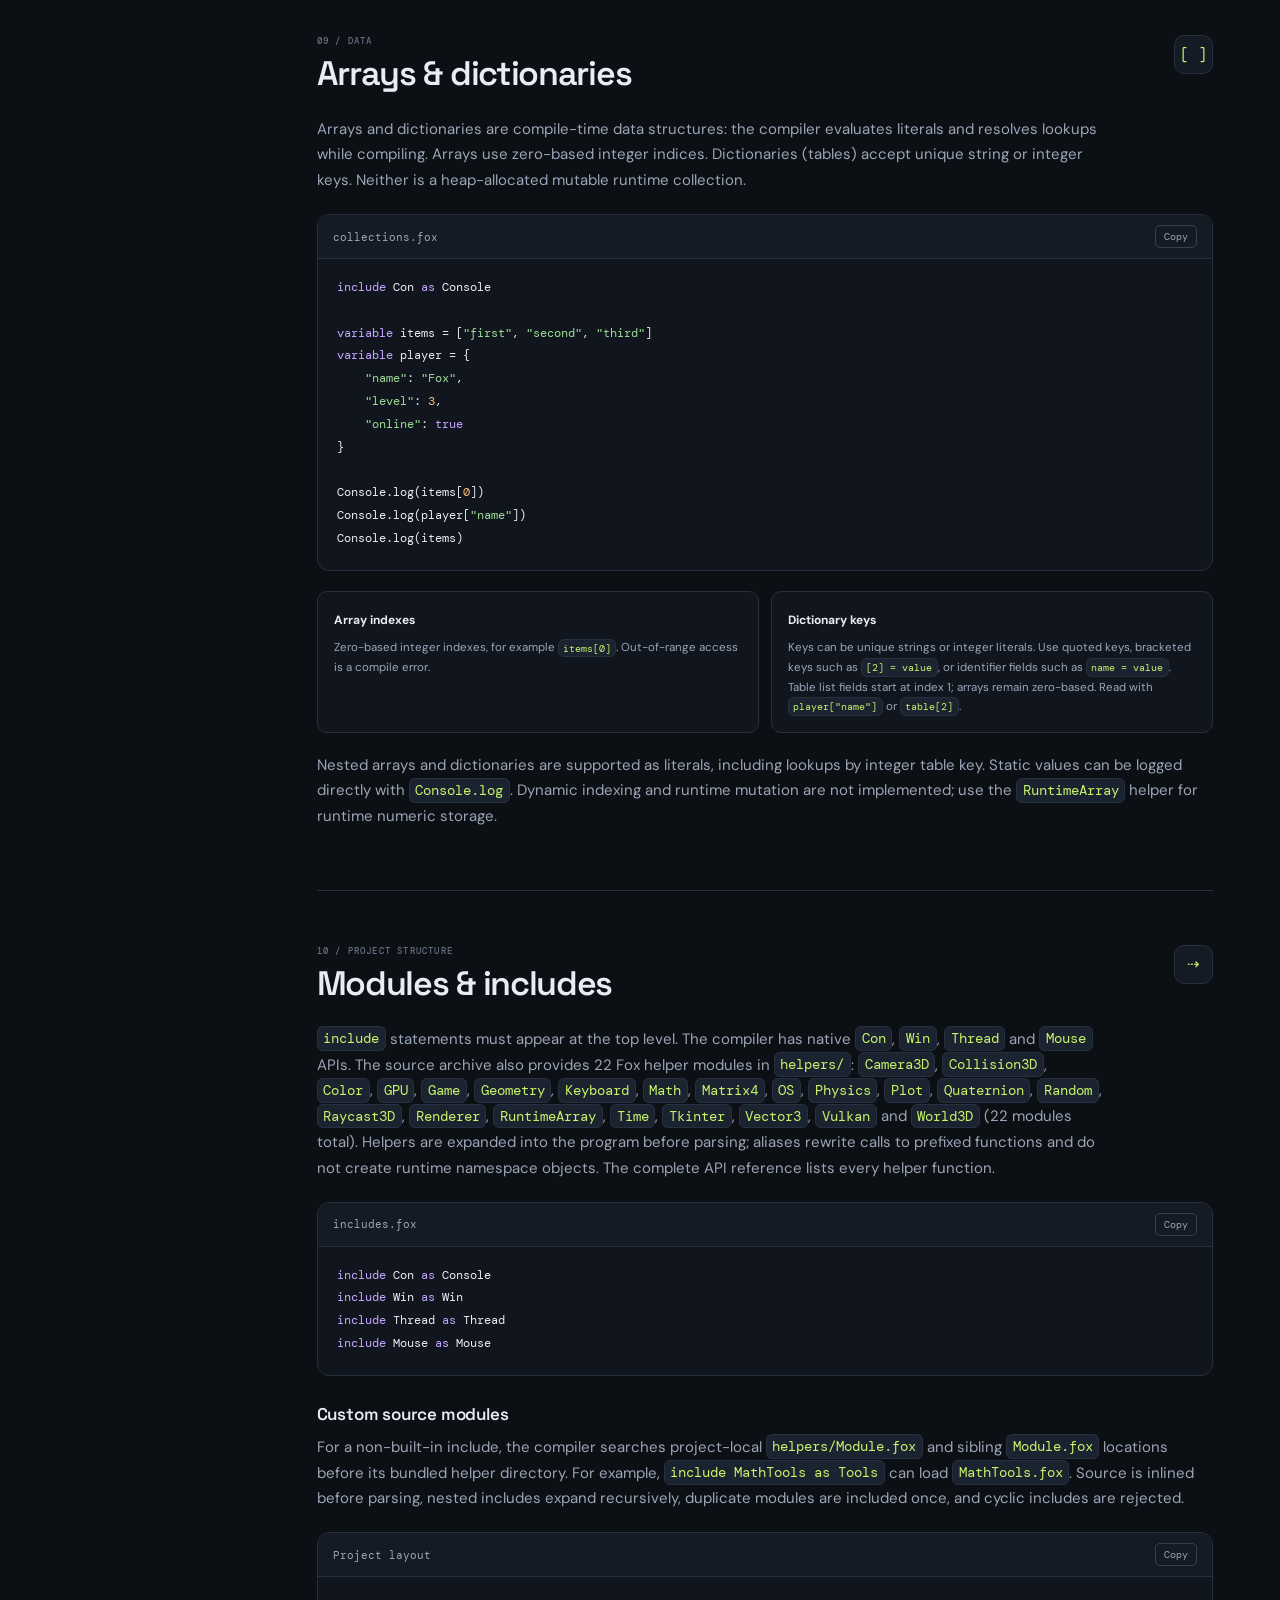
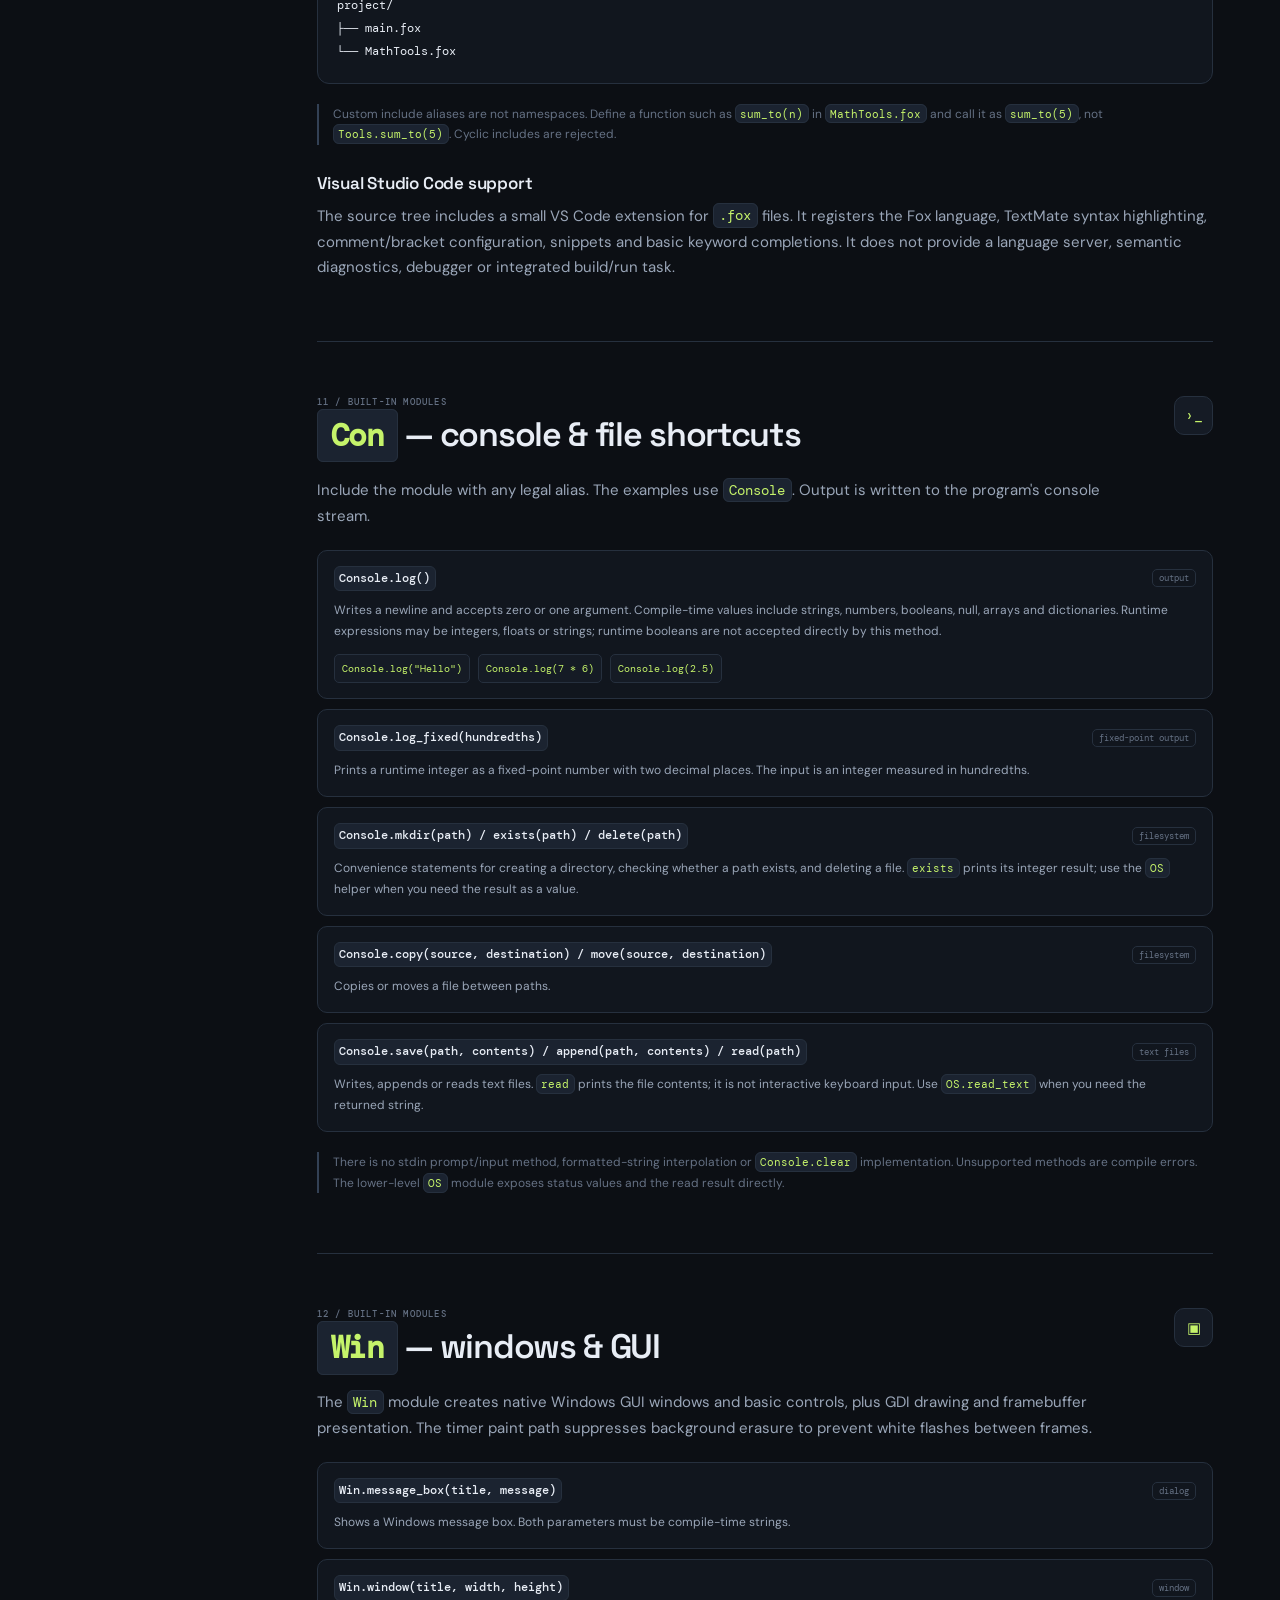
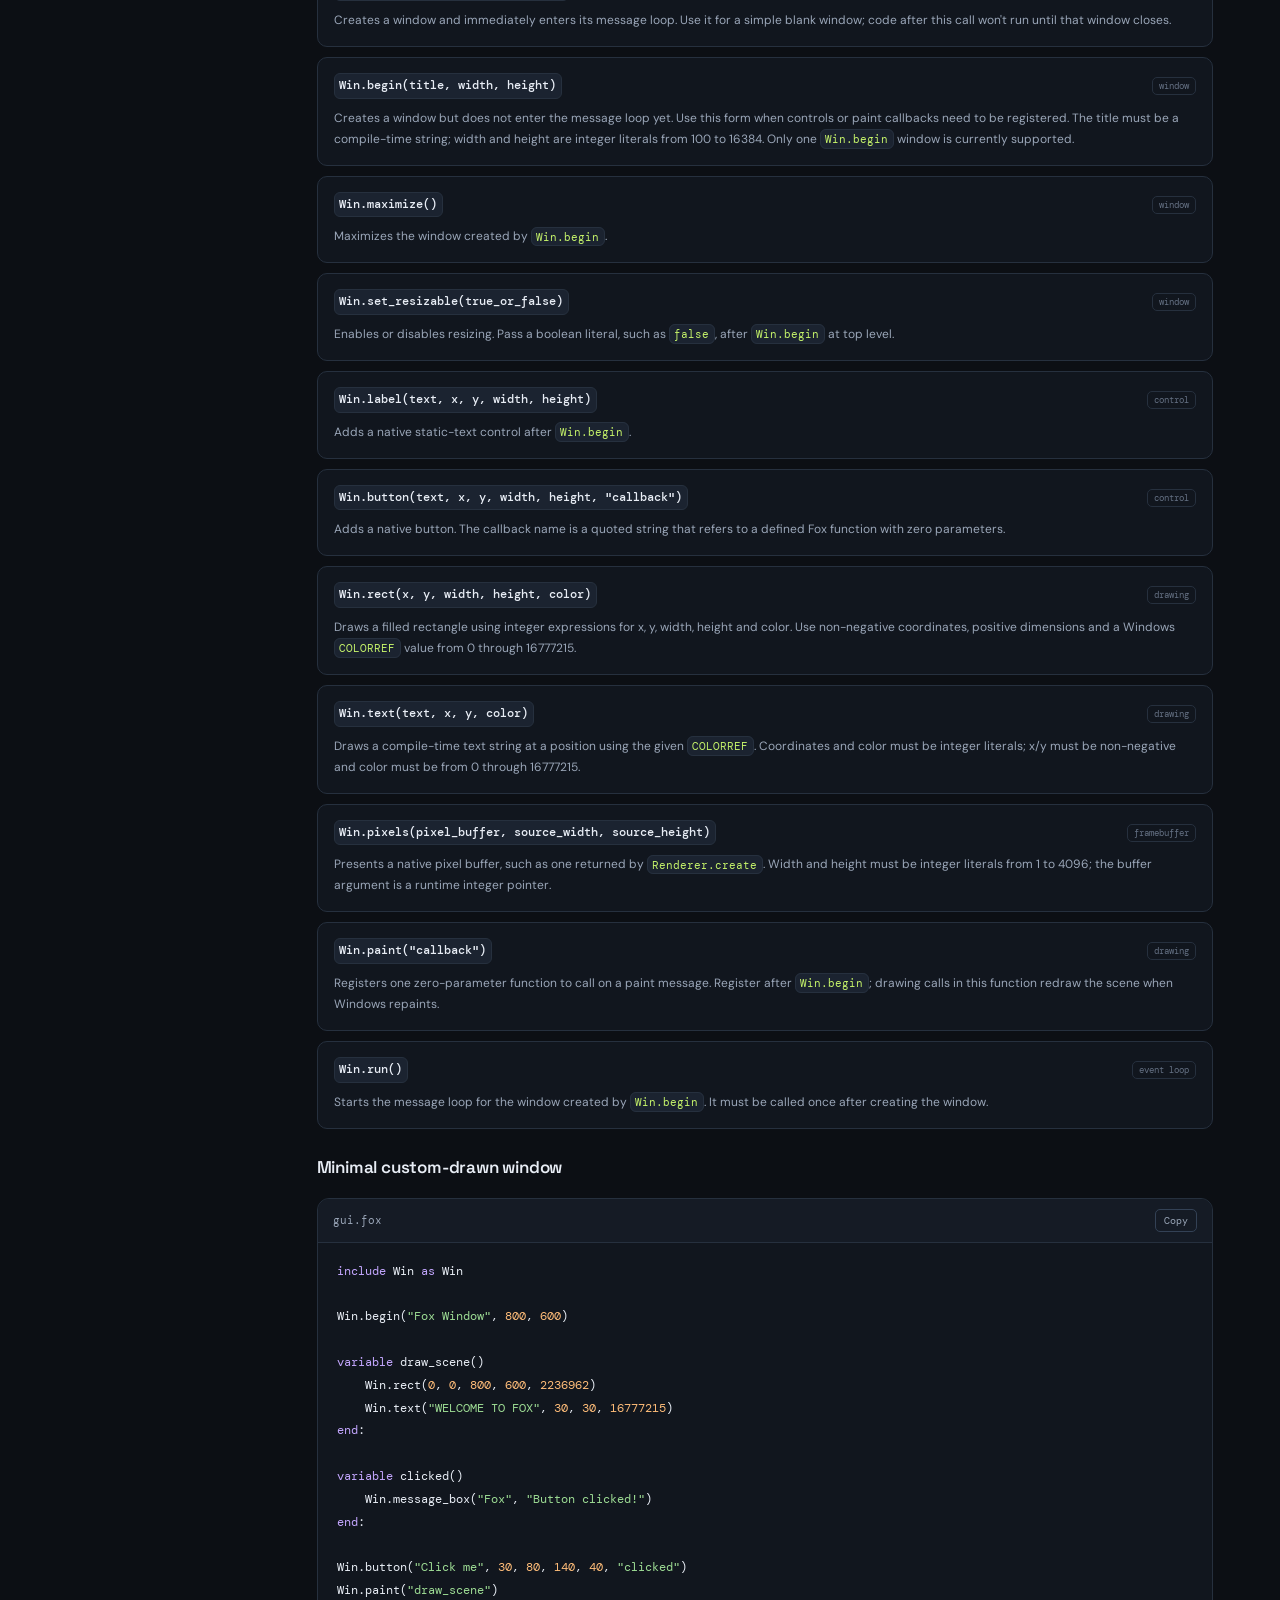
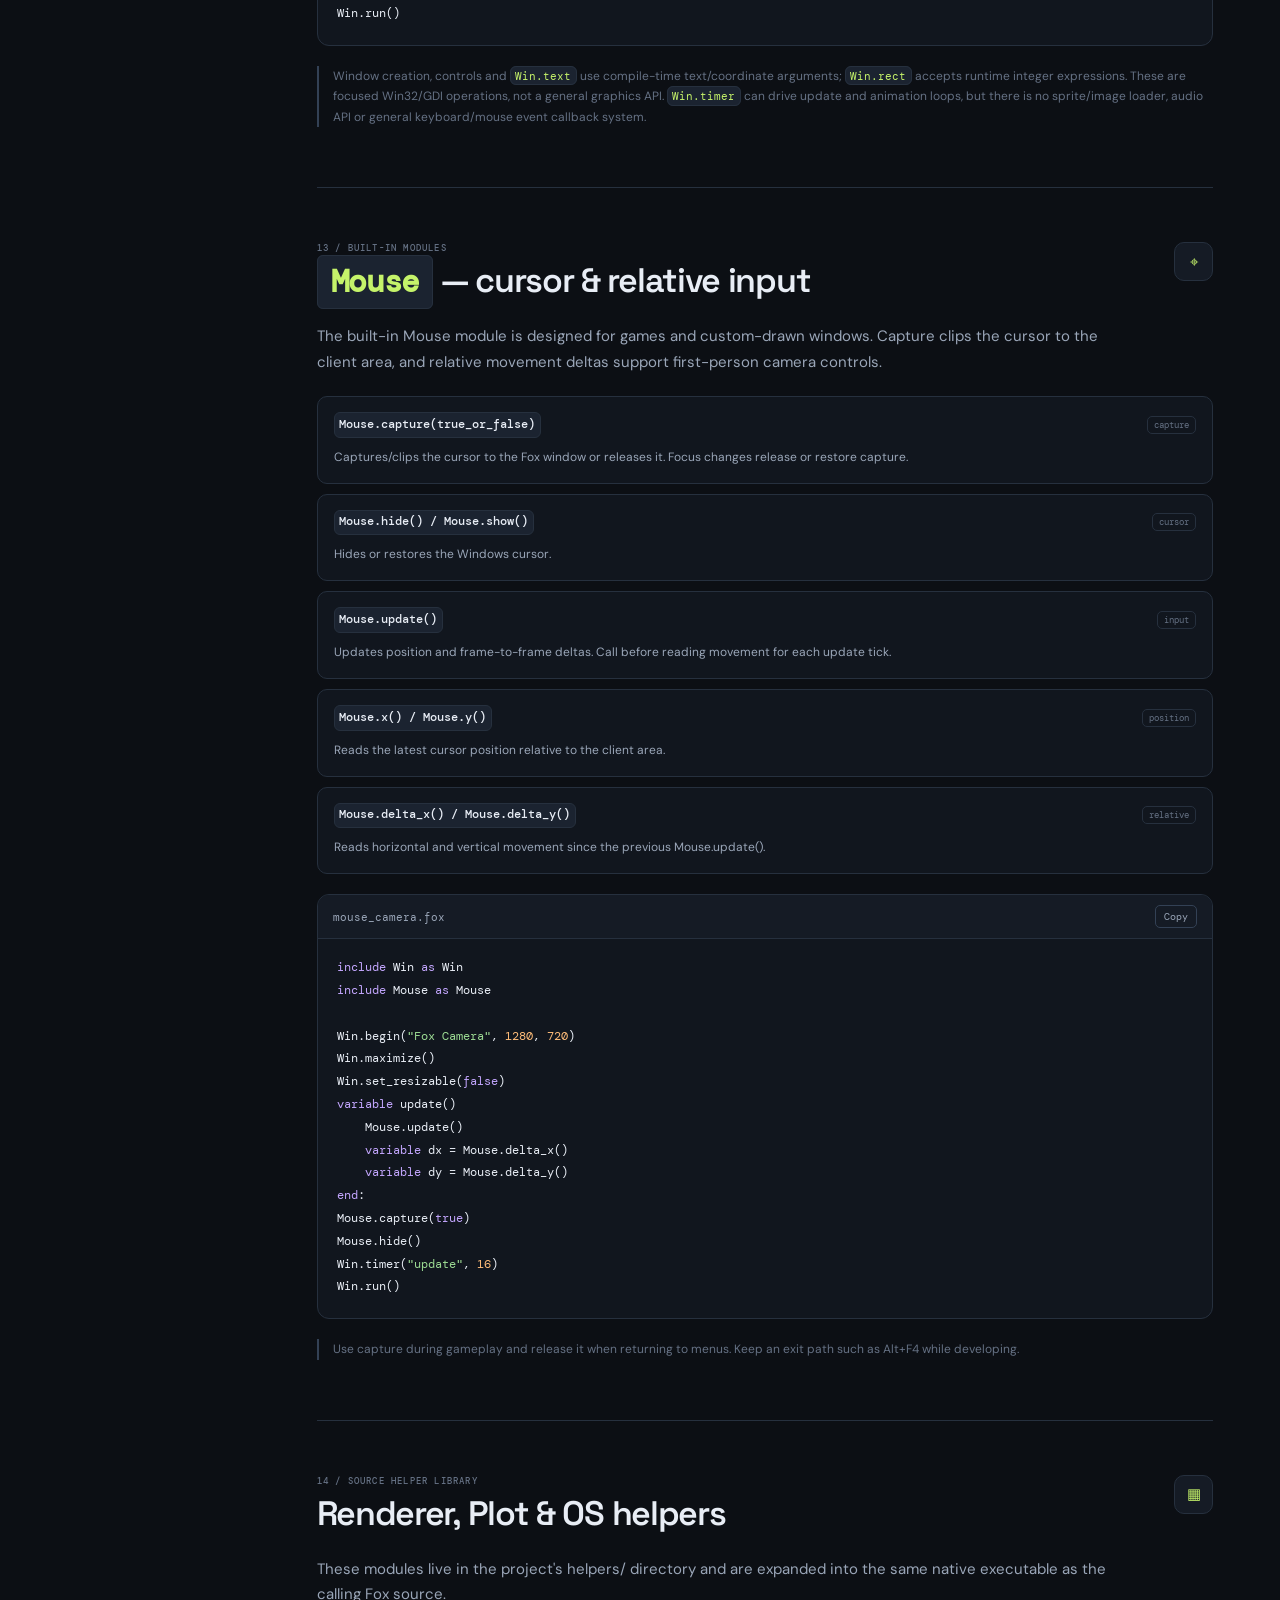
==== commit 372f6276: "Expand Fox Win32 window and framebuffer API docs" ====
--- a/index.html
+++ b/index.html
@@ -52,7 +52,7 @@
         <a class="nav-link" href="#errors">Compiler errors</a>
         <a class="nav-link" href="#limitations">Current limitations</a>
         <a class="nav-link" href="#examples">Examples</a>
-        <div class="sidebar-note"><span class="note-icon">i</span><p>This guide documents the compiler implementation bundled with this site. Fox is evolving; partial support is called out where it matters.</p></div>
+        <div class="sidebar-note"><span class="note-icon">i</span><p>This guide documents the Fox compiler source snapshot audited for this revision. Fox is evolving; partial support and known source inconsistencies are called out where they matter.</p></div>
       </div>
       <div class="sidebar-footer"><span class="status-pip"></span> Windows x86-64 target <span class="sidebar-footer-right">PE32+</span></div>
     </aside>
@@ -260,13 +260,14 @@
         <div class="api-list">
           <div class="api-card"><div class="api-signature"><code>Win.message_box(title, message)</code><span class="api-tag">dialog</span></div><p>Shows a Windows message box. Both parameters must be compile-time strings.</p></div>
           <div class="api-card"><div class="api-signature"><code>Win.window(title, width, height)</code><span class="api-tag">window</span></div><p>Creates a window and immediately enters its message loop. Use it for a simple blank window; code after this call won't run until that window closes.</p></div>
-          <div class="api-card"><div class="api-signature"><code>Win.begin(title, width, height)</code><span class="api-tag">window</span></div><p>Creates a window but does not enter the message loop yet. Use this form when controls or paint callbacks need to be registered. Only one <code>Win.begin</code> window is currently supported.</p></div>
+          <div class="api-card"><div class="api-signature"><code>Win.begin(title, width, height)</code><span class="api-tag">window</span></div><p>Creates a window but does not enter the message loop yet. Use this form when controls or paint callbacks need to be registered. The title must be a compile-time string; width and height are integer literals from 100 to 16384. Only one <code>Win.begin</code> window is currently supported.</p></div>
           <div class="api-card"><div class="api-signature"><code>Win.maximize()</code><span class="api-tag">window</span></div><p>Maximizes the window created by <code>Win.begin</code>.</p></div>
-          <div class="api-card"><div class="api-signature"><code>Win.set_resizable(true_or_false)</code><span class="api-tag">window</span></div><p>Enables or disables resizing. Pass a boolean literal, such as <code>false</code>.</p></div>
+          <div class="api-card"><div class="api-signature"><code>Win.set_resizable(true_or_false)</code><span class="api-tag">window</span></div><p>Enables or disables resizing. Pass a boolean literal, such as <code>false</code>, after <code>Win.begin</code> at top level.</p></div>
           <div class="api-card"><div class="api-signature"><code>Win.label(text, x, y, width, height)</code><span class="api-tag">control</span></div><p>Adds a native static-text control after <code>Win.begin</code>.</p></div>
           <div class="api-card"><div class="api-signature"><code>Win.button(text, x, y, width, height, "callback")</code><span class="api-tag">control</span></div><p>Adds a native button. The callback name is a quoted string that refers to a defined Fox function with zero parameters.</p></div>
-          <div class="api-card"><div class="api-signature"><code>Win.rect(x, y, width, height, color)</code><span class="api-tag">drawing</span></div><p>Draws a filled rectangle. Coordinates, dimensions and color must be integer expressions; dimensions must be positive. Color is a Windows <code>COLORREF</code> value from 0 through 16777215.</p></div>
-          <div class="api-card"><div class="api-signature"><code>Win.text(text, x, y, color)</code><span class="api-tag">drawing</span></div><p>Draws a text string at a position using the given <code>COLORREF</code>. Coordinates and color must be integer literals.</p></div>
+          <div class="api-card"><div class="api-signature"><code>Win.rect(x, y, width, height, color)</code><span class="api-tag">drawing</span></div><p>Draws a filled rectangle using integer expressions for x, y, width, height and color. Use non-negative coordinates, positive dimensions and a Windows <code>COLORREF</code> value from 0 through 16777215.</p></div>
+          <div class="api-card"><div class="api-signature"><code>Win.text(text, x, y, color)</code><span class="api-tag">drawing</span></div><p>Draws a compile-time text string at a position using the given <code>COLORREF</code>. Coordinates and color must be integer literals; x/y must be non-negative and color must be from 0 through 16777215.</p></div>
+          <div class="api-card"><div class="api-signature"><code>Win.pixels(pixel_buffer, source_width, source_height)</code><span class="api-tag">framebuffer</span></div><p>Presents a native pixel buffer, such as one returned by <code>Renderer.create</code>. Width and height must be integer literals from 1 to 4096; the buffer argument is a runtime integer pointer.</p></div>
           <div class="api-card"><div class="api-signature"><code>Win.paint("callback")</code><span class="api-tag">drawing</span></div><p>Registers one zero-parameter function to call on a paint message. Register after <code>Win.begin</code>; drawing calls in this function redraw the scene when Windows repaints.</p></div>
           <div class="api-card"><div class="api-signature"><code>Win.run()</code><span class="api-tag">event loop</span></div><p>Starts the message loop for the window created by <code>Win.begin</code>. It must be called once after creating the window.</p></div>
         </div>
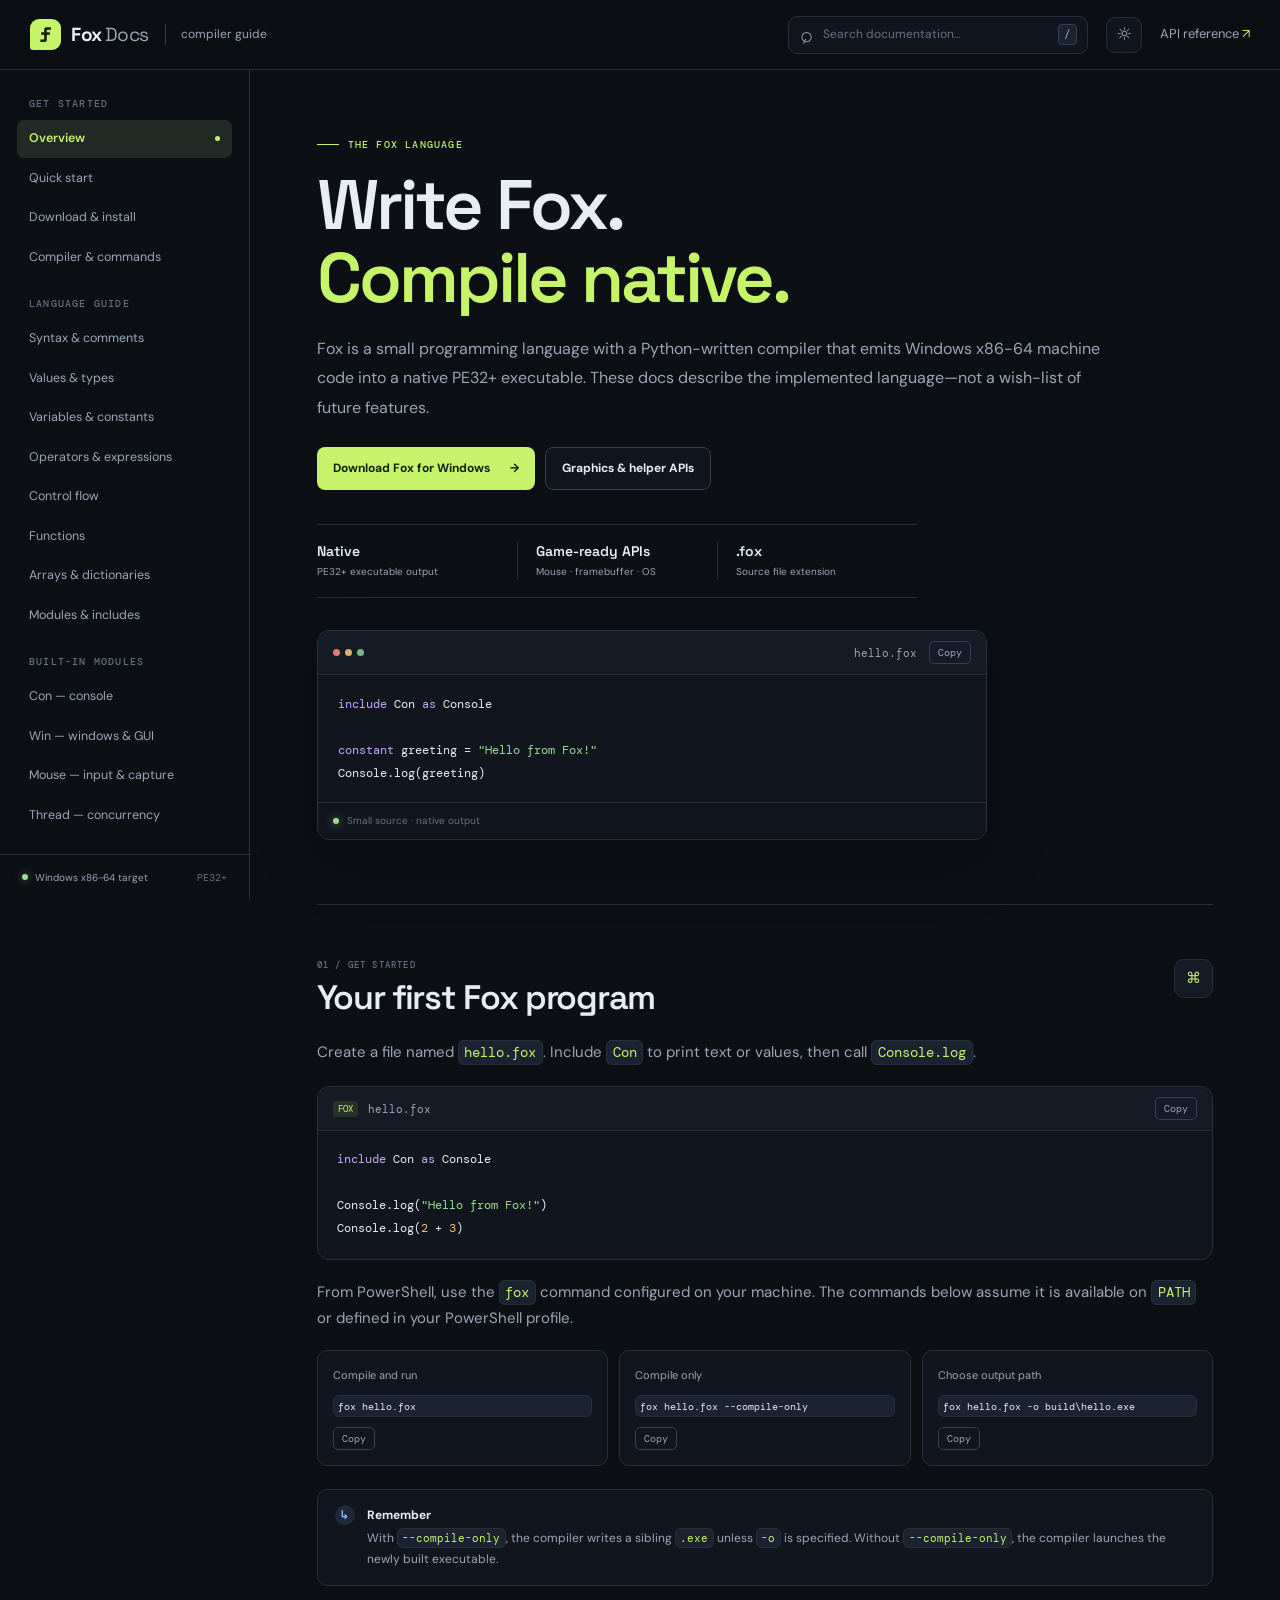
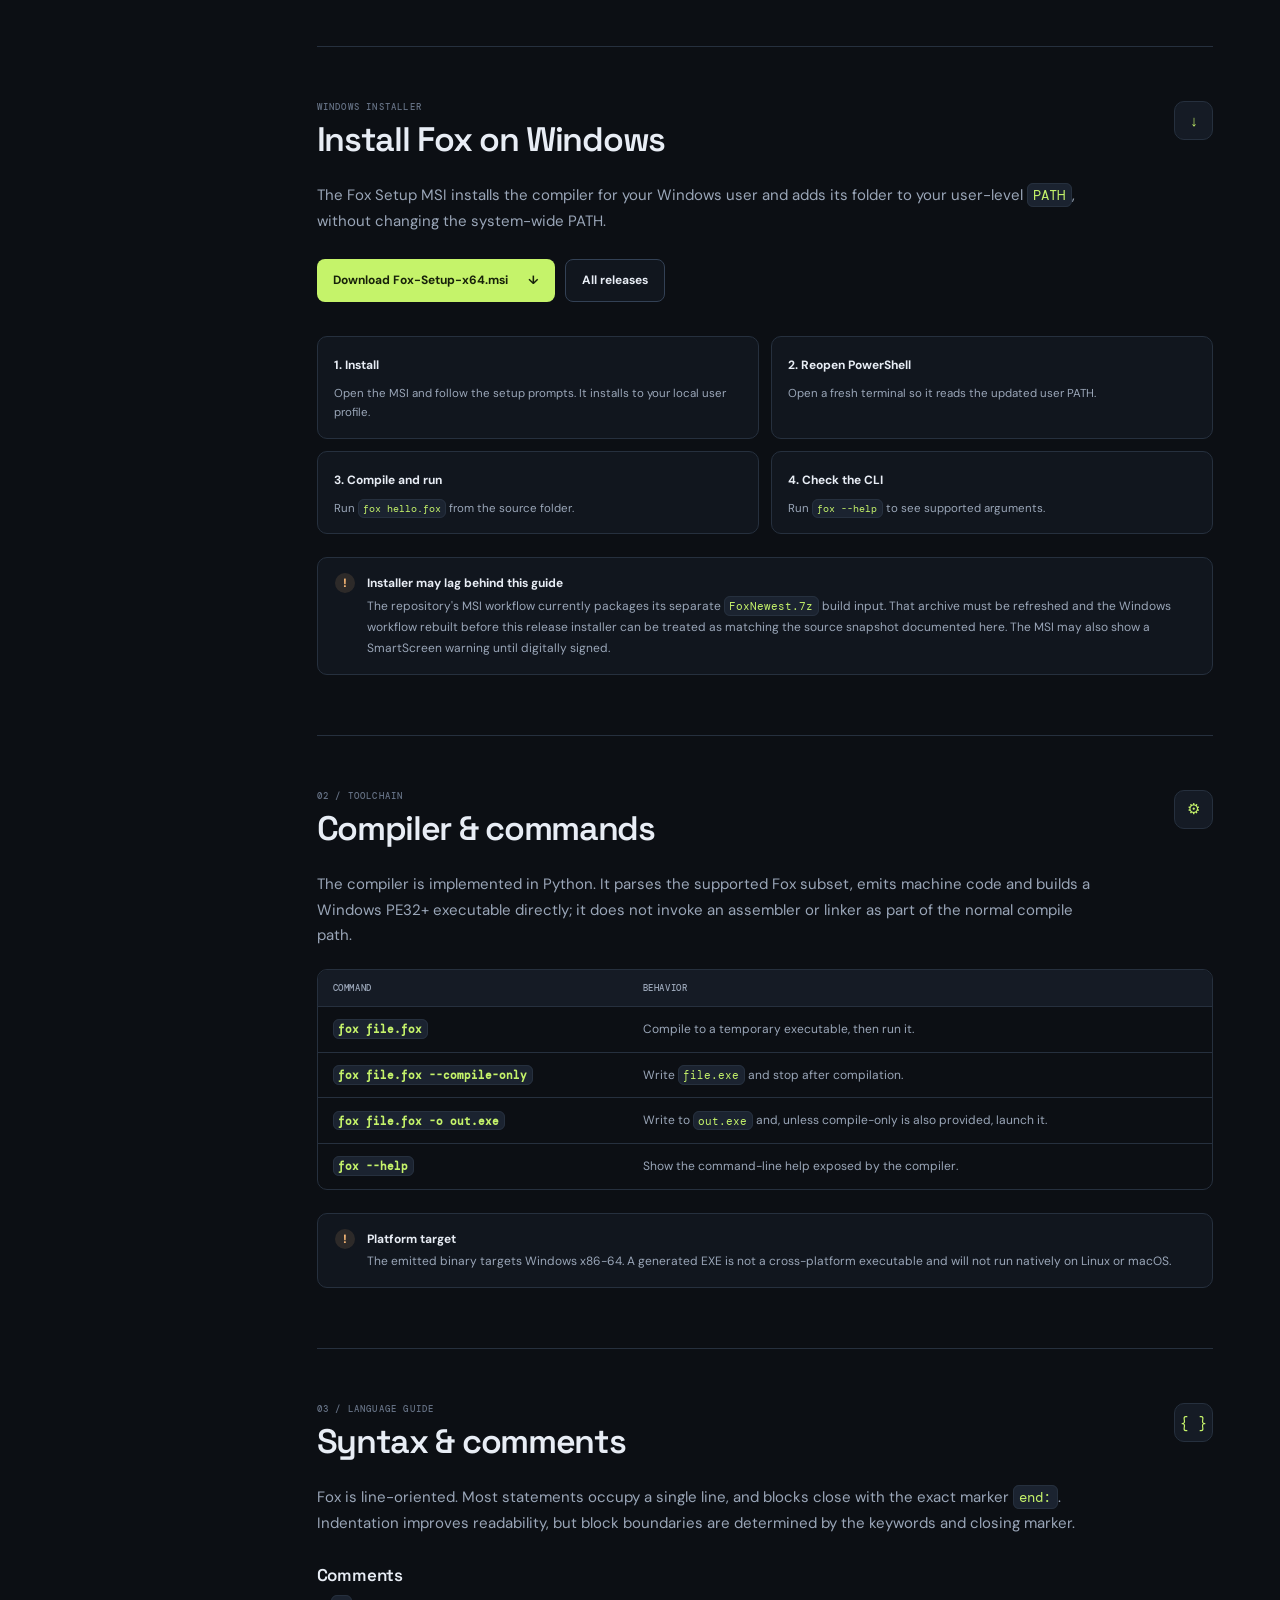
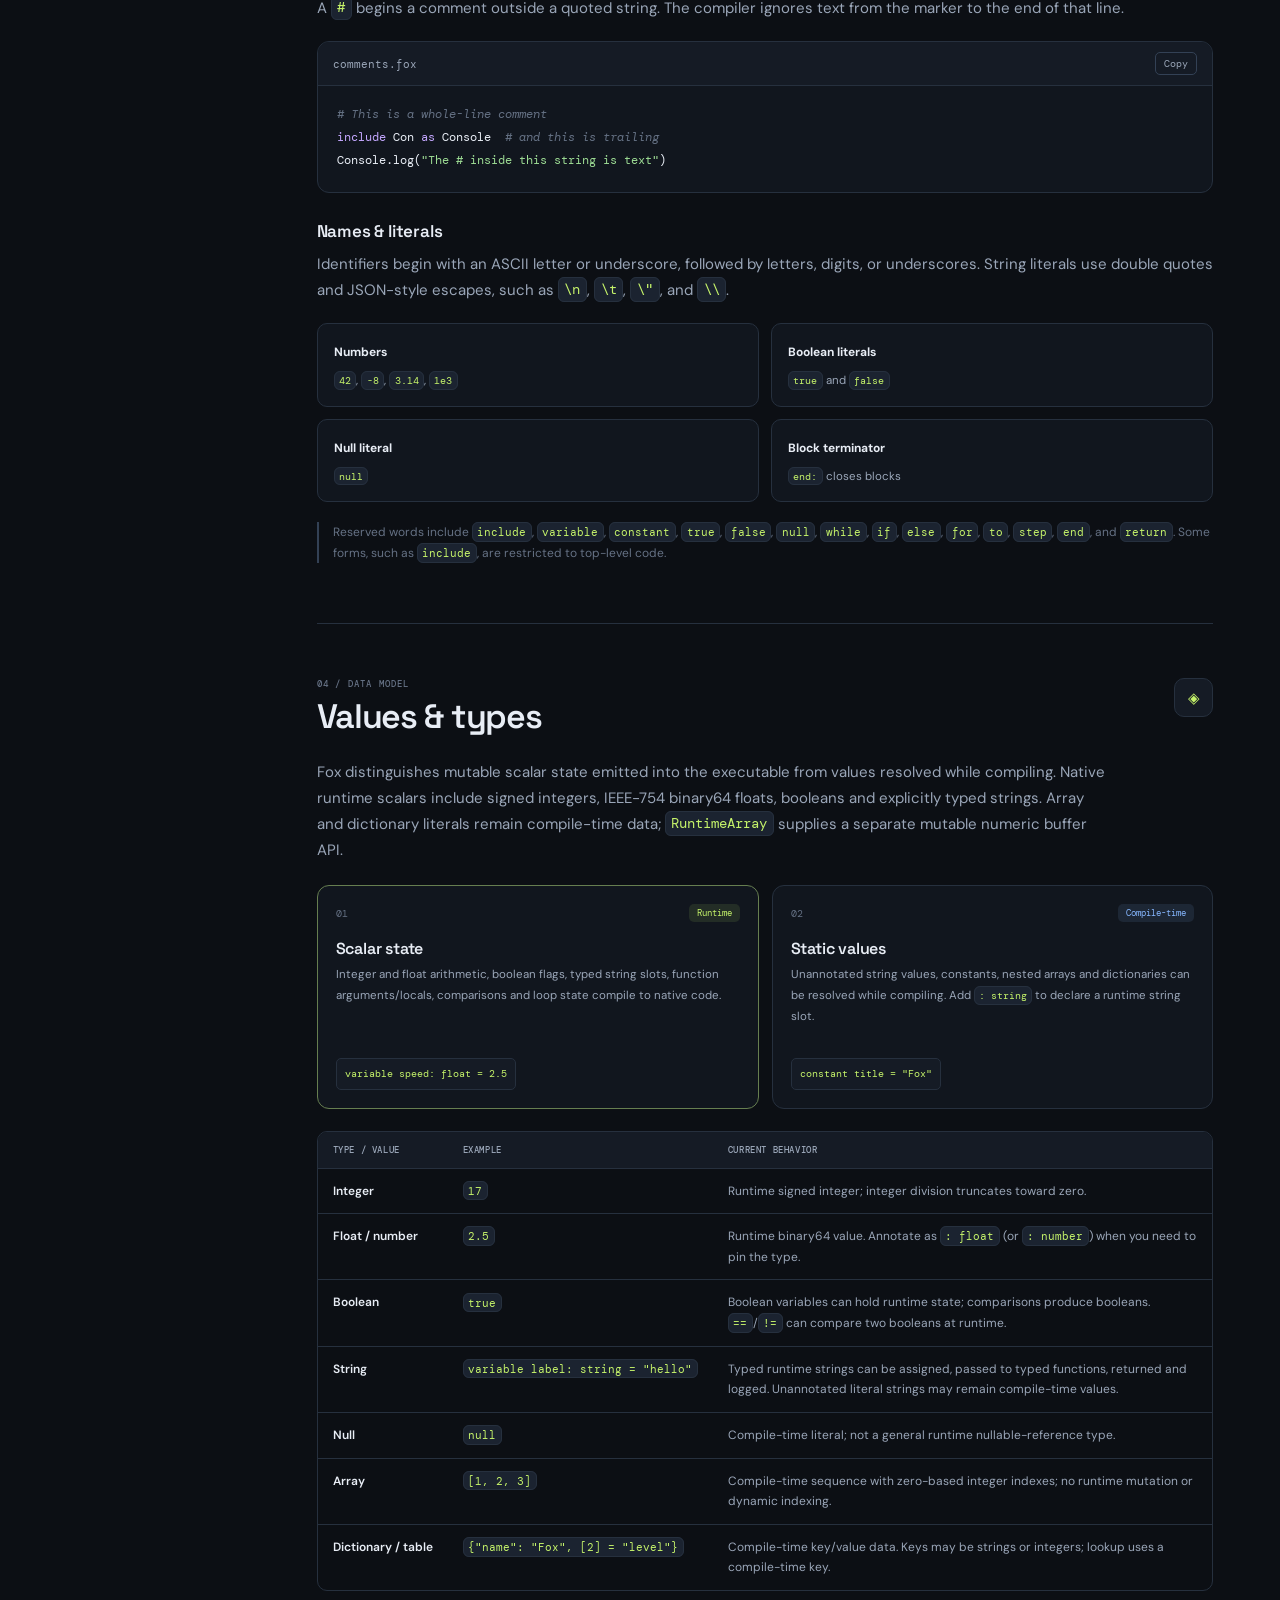
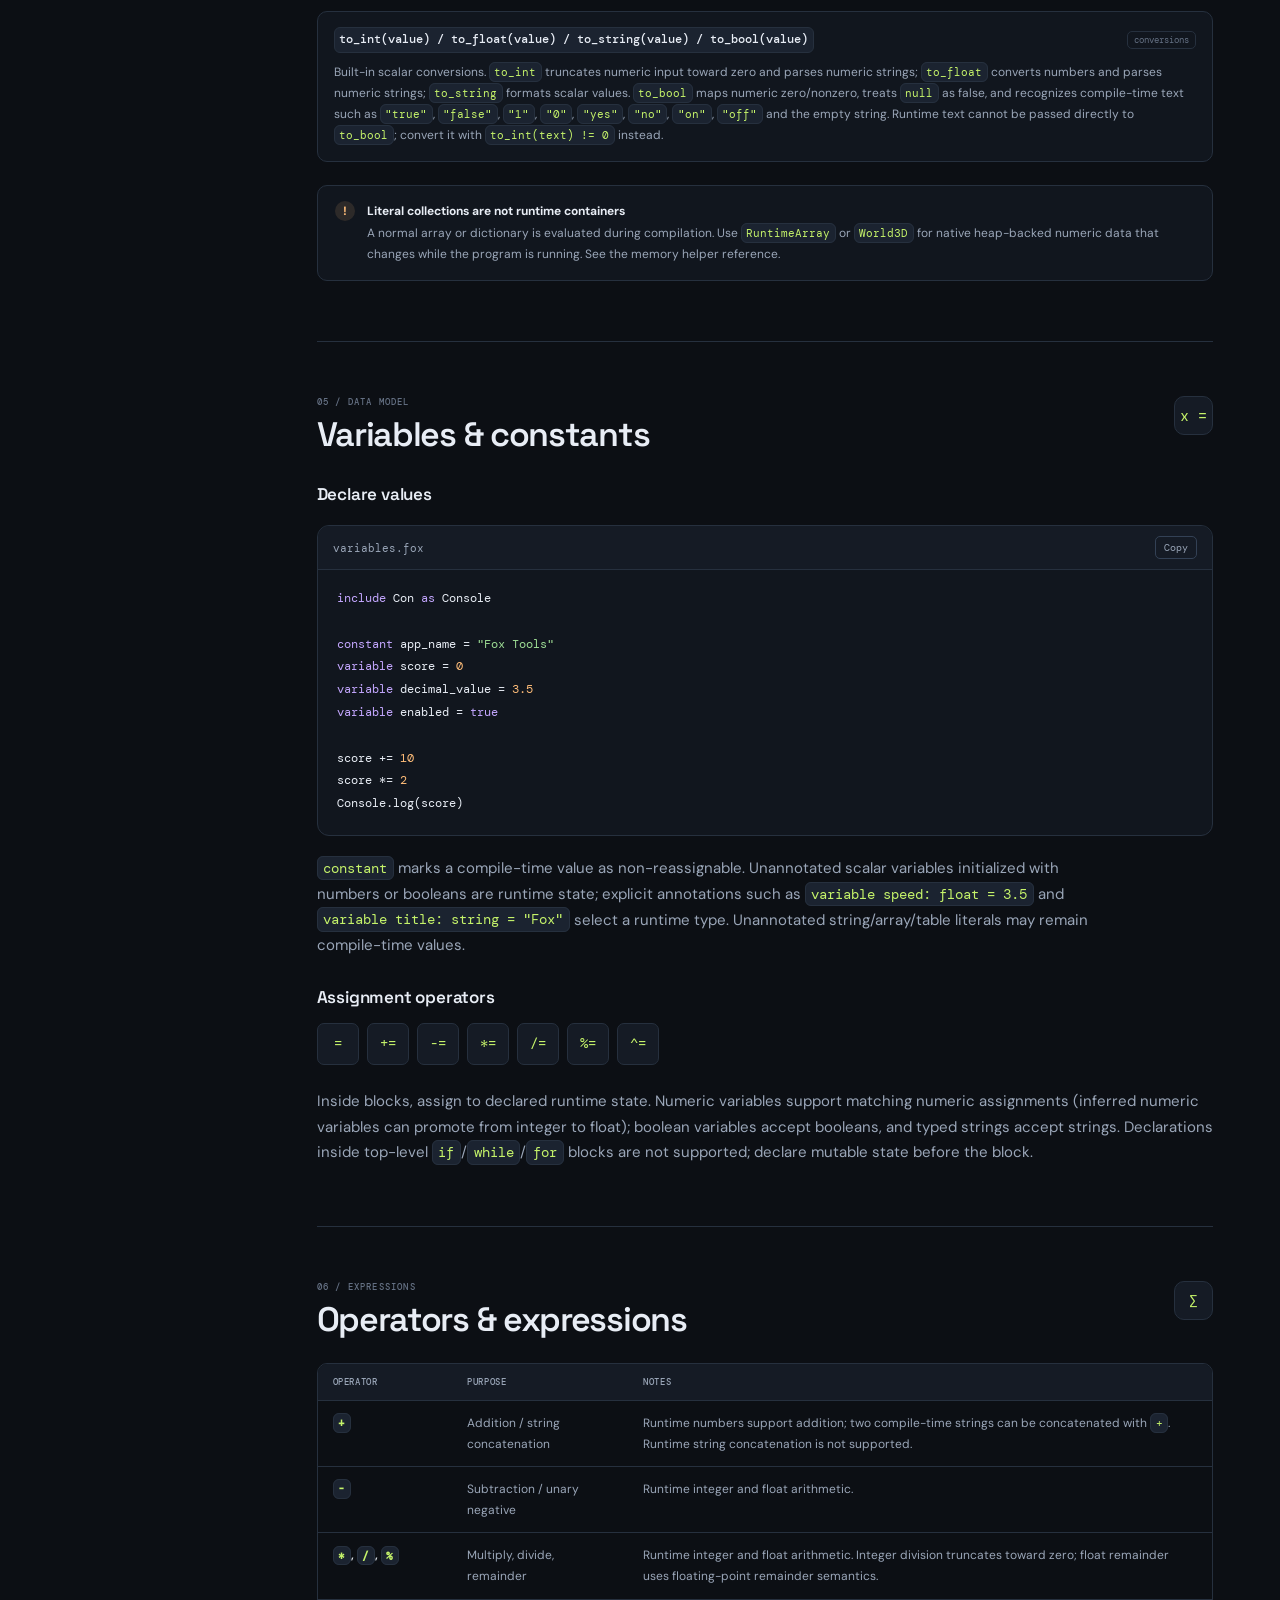
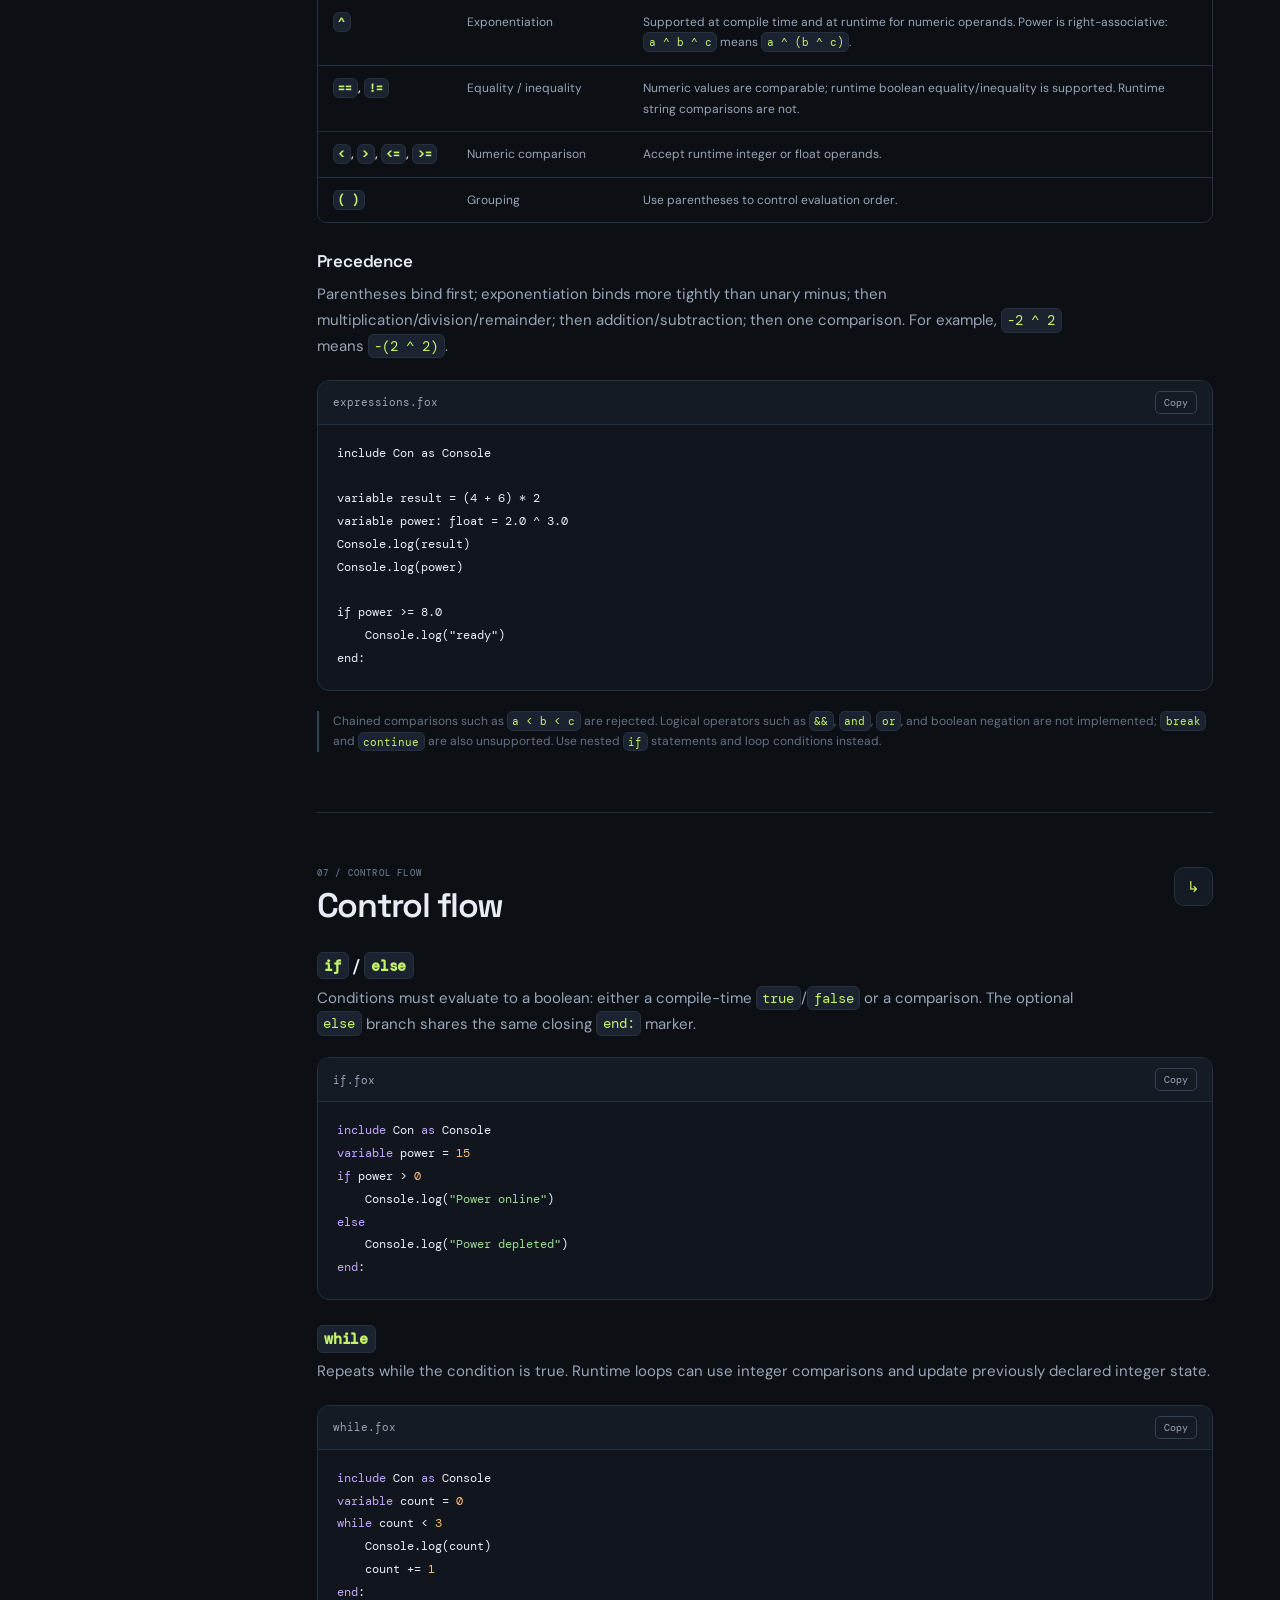
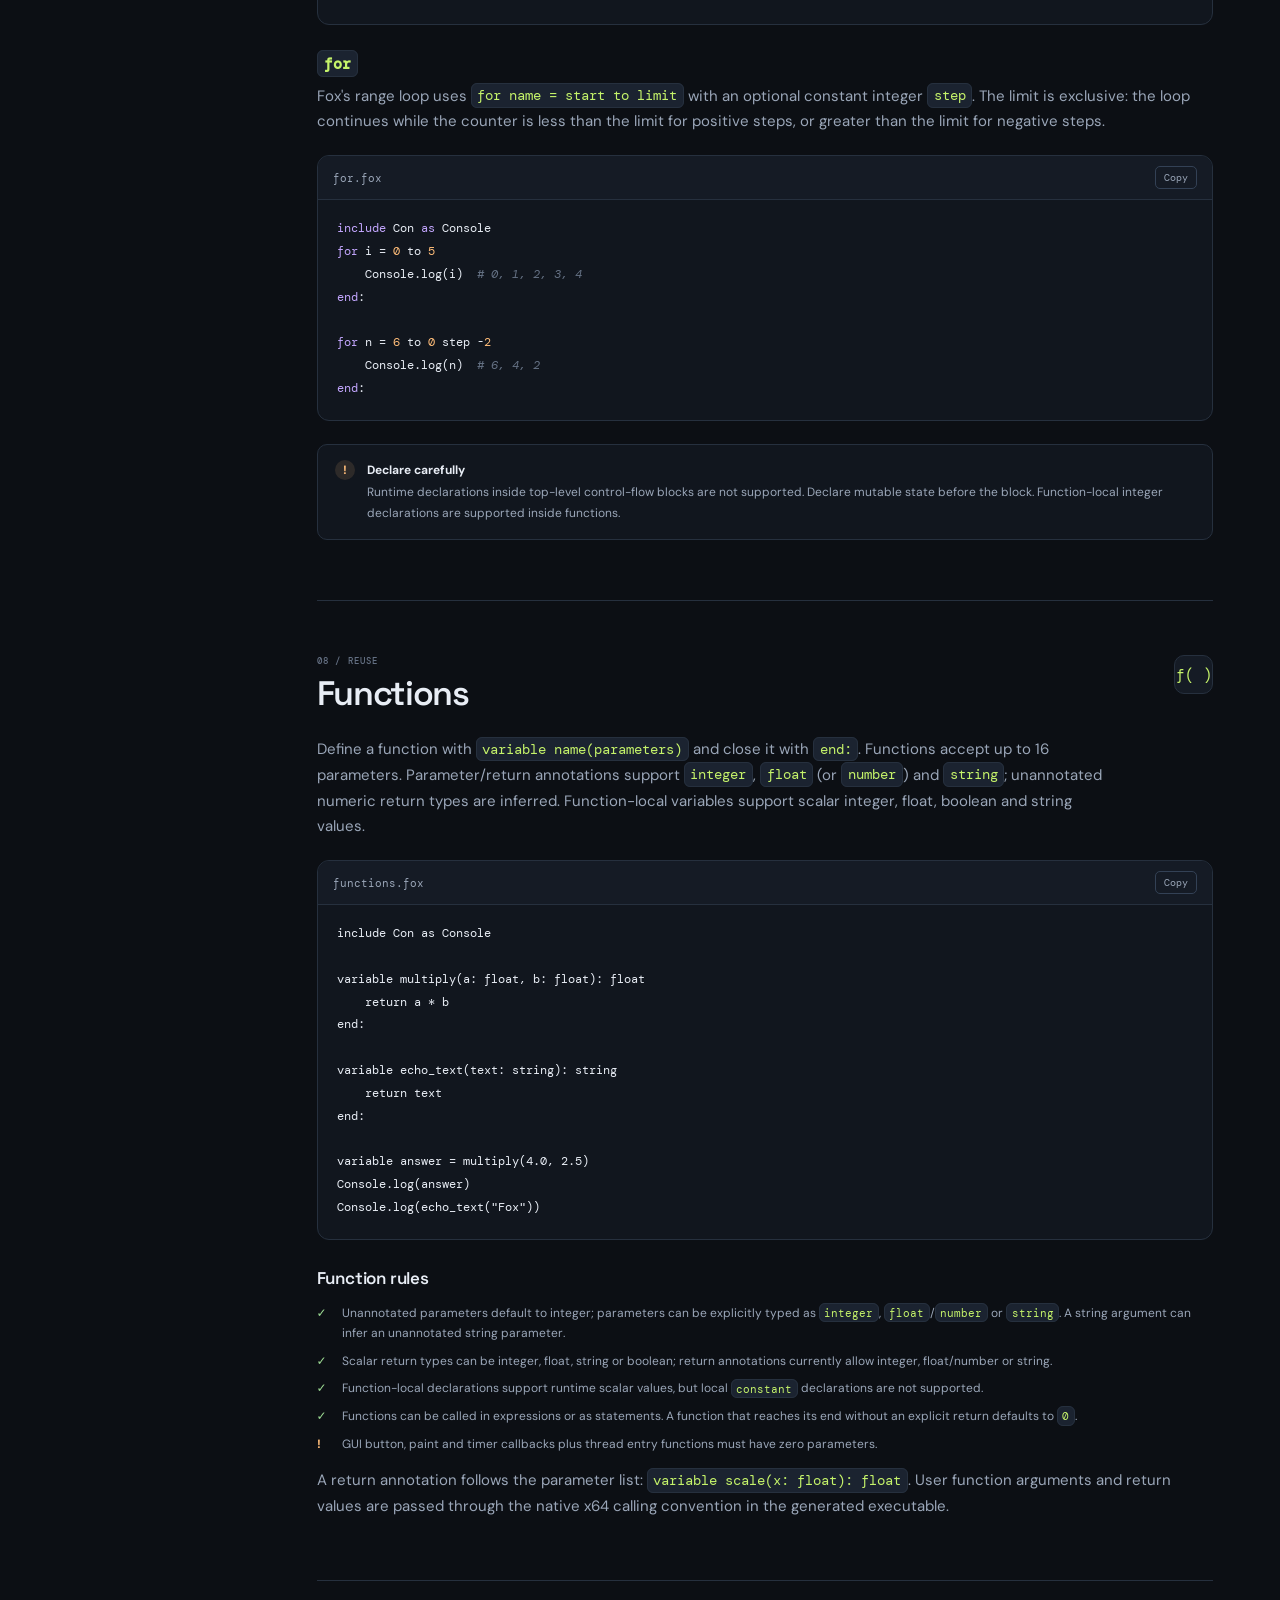
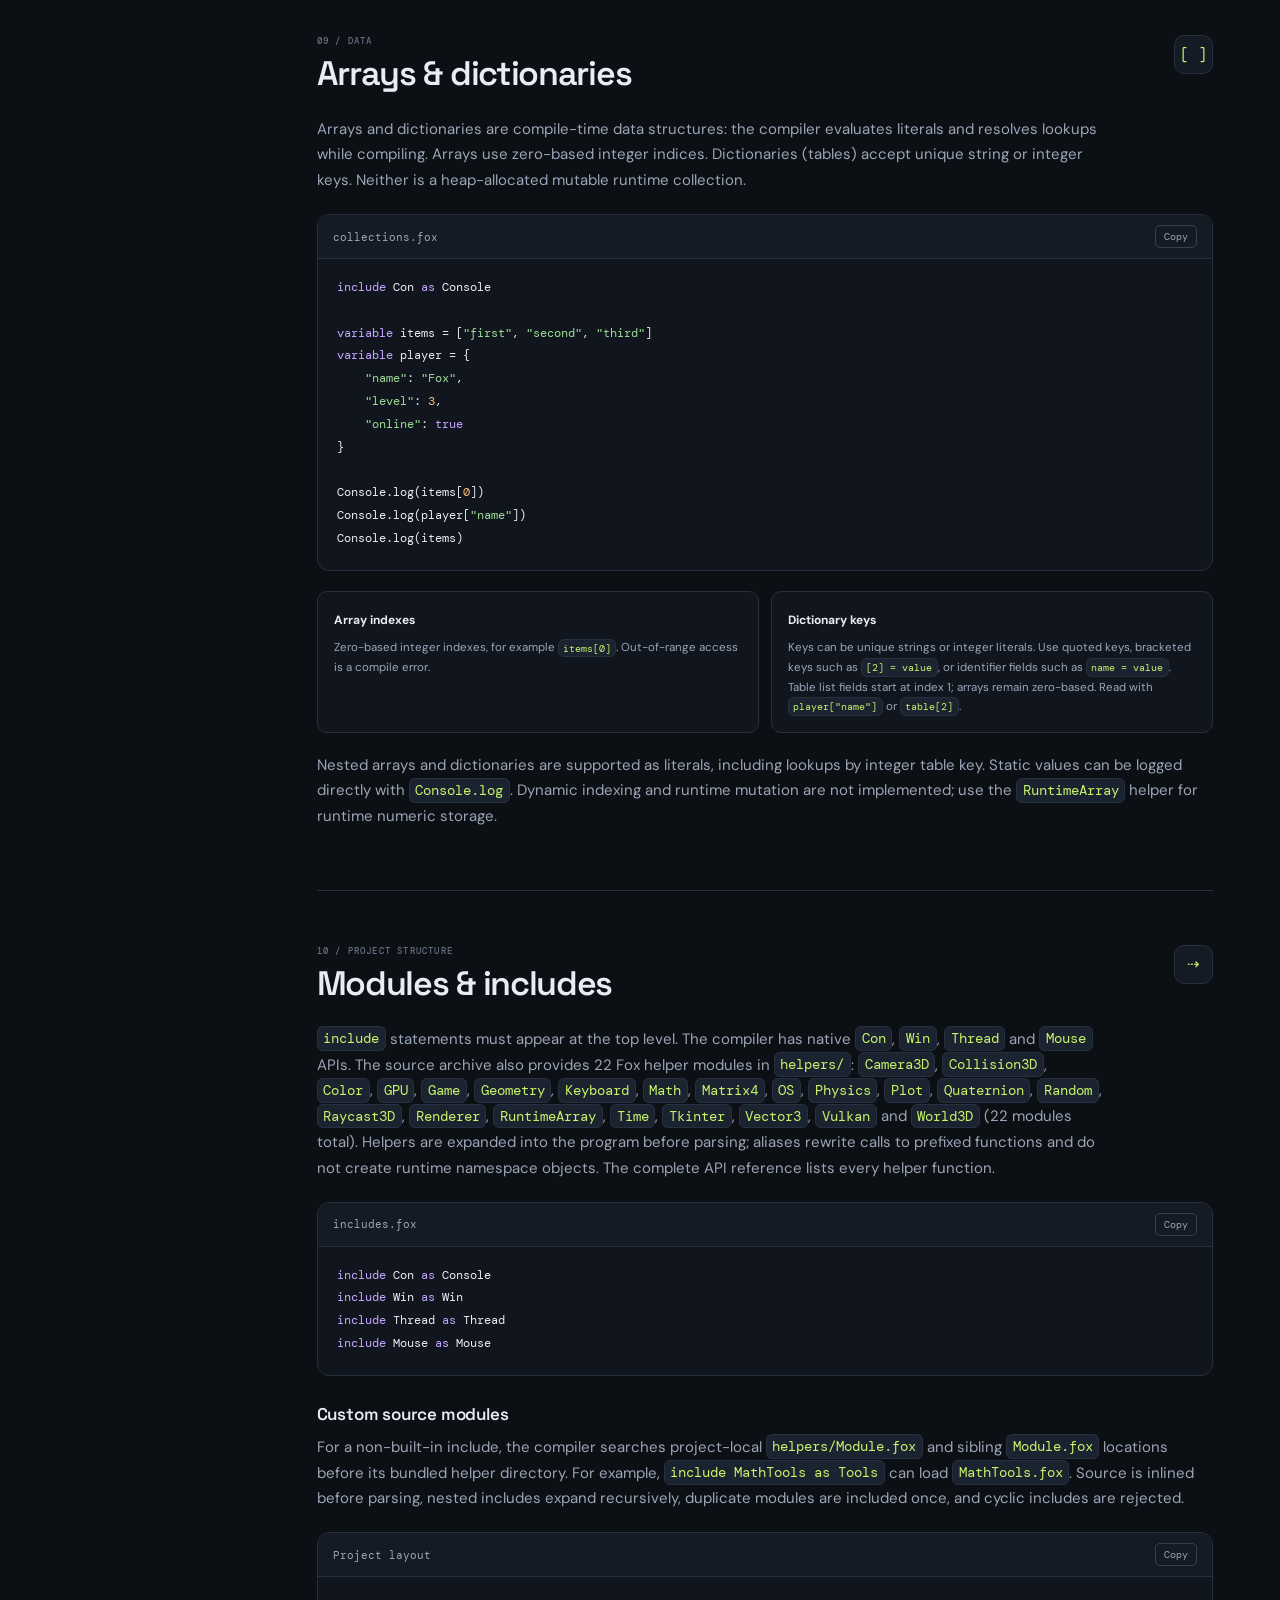
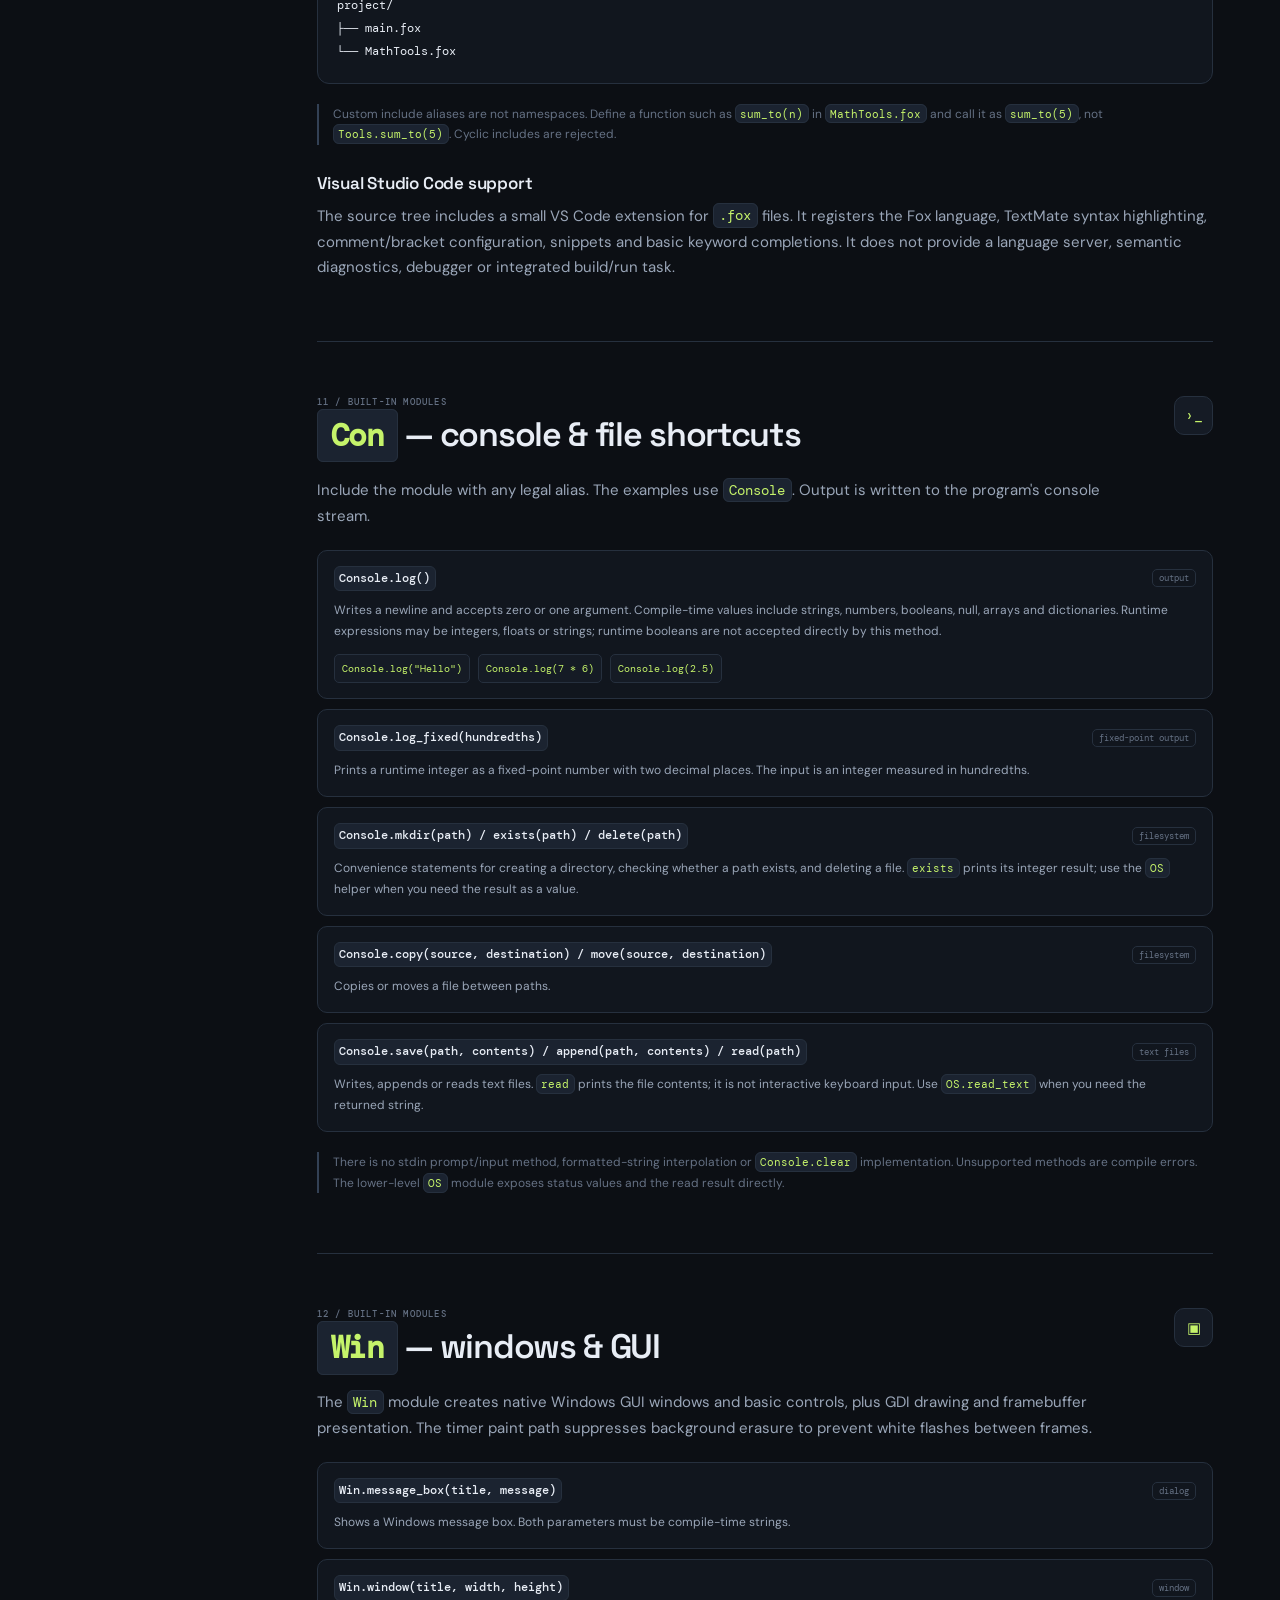
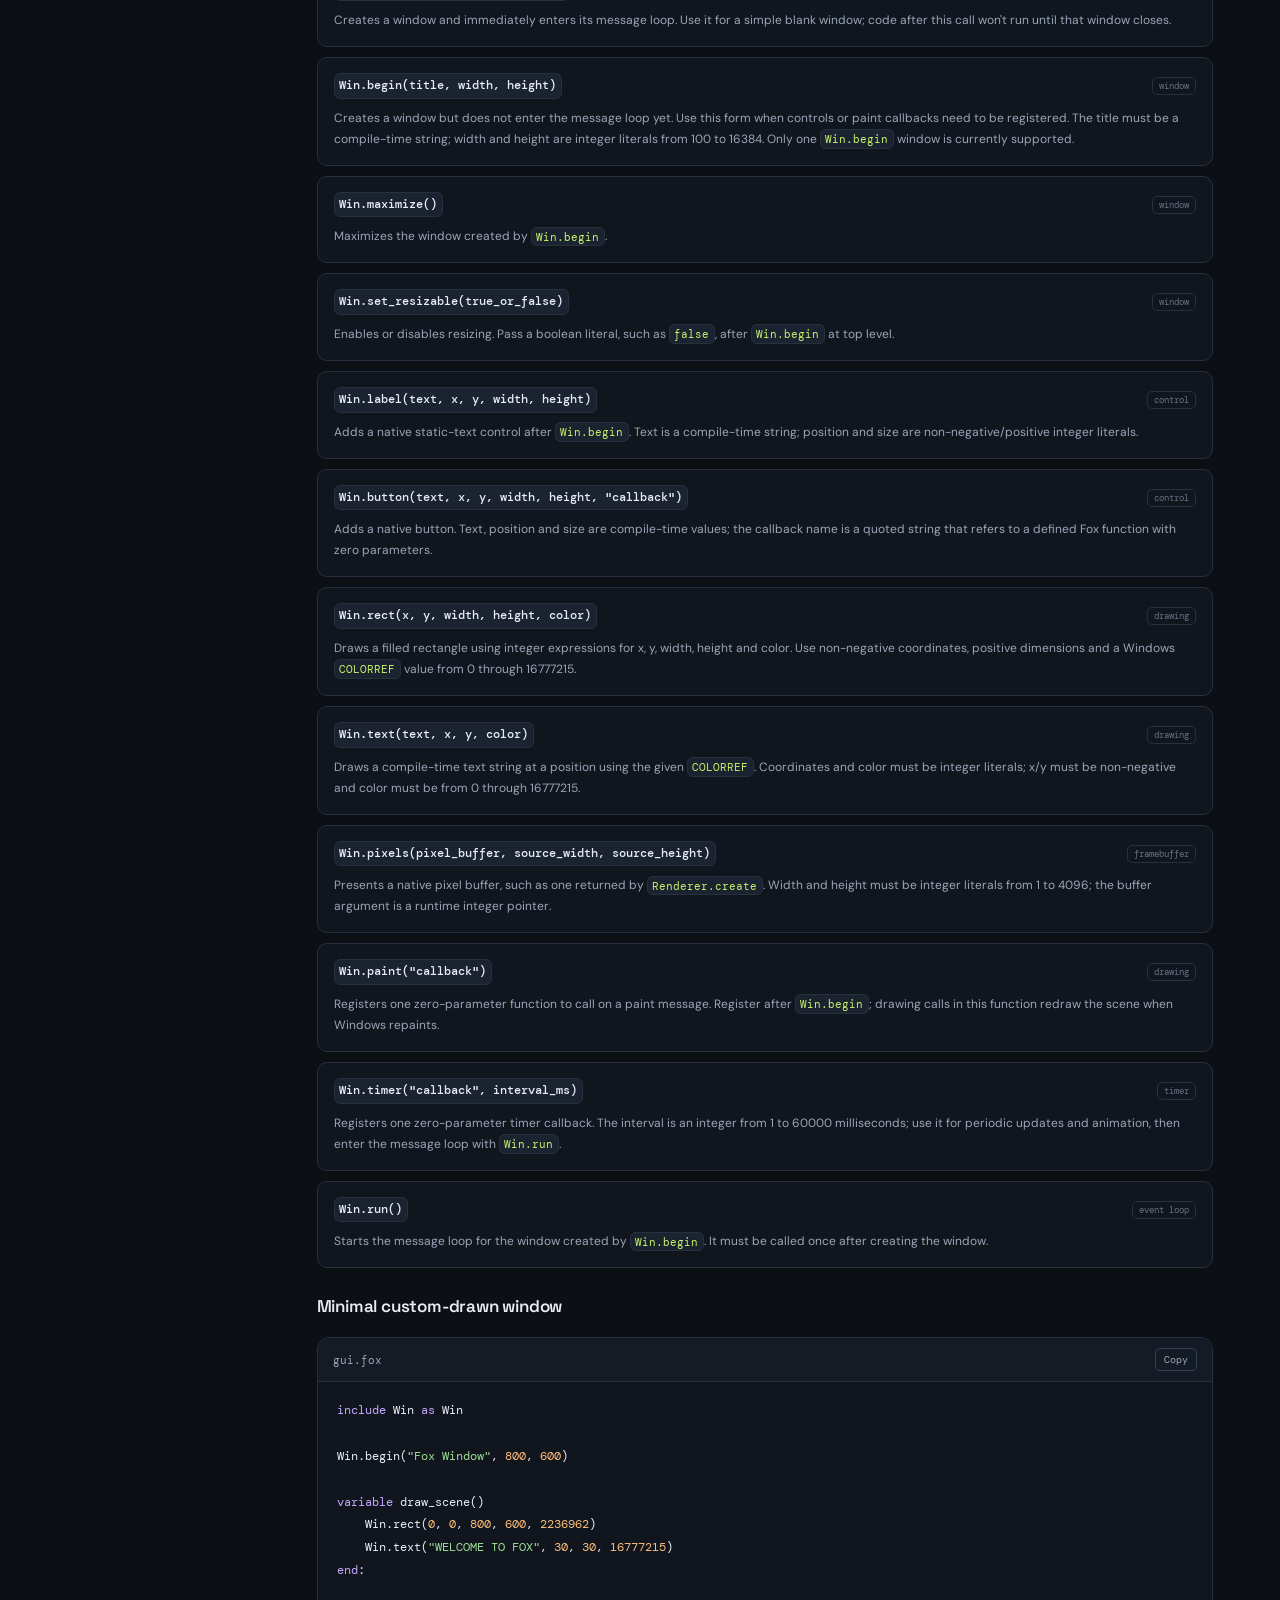
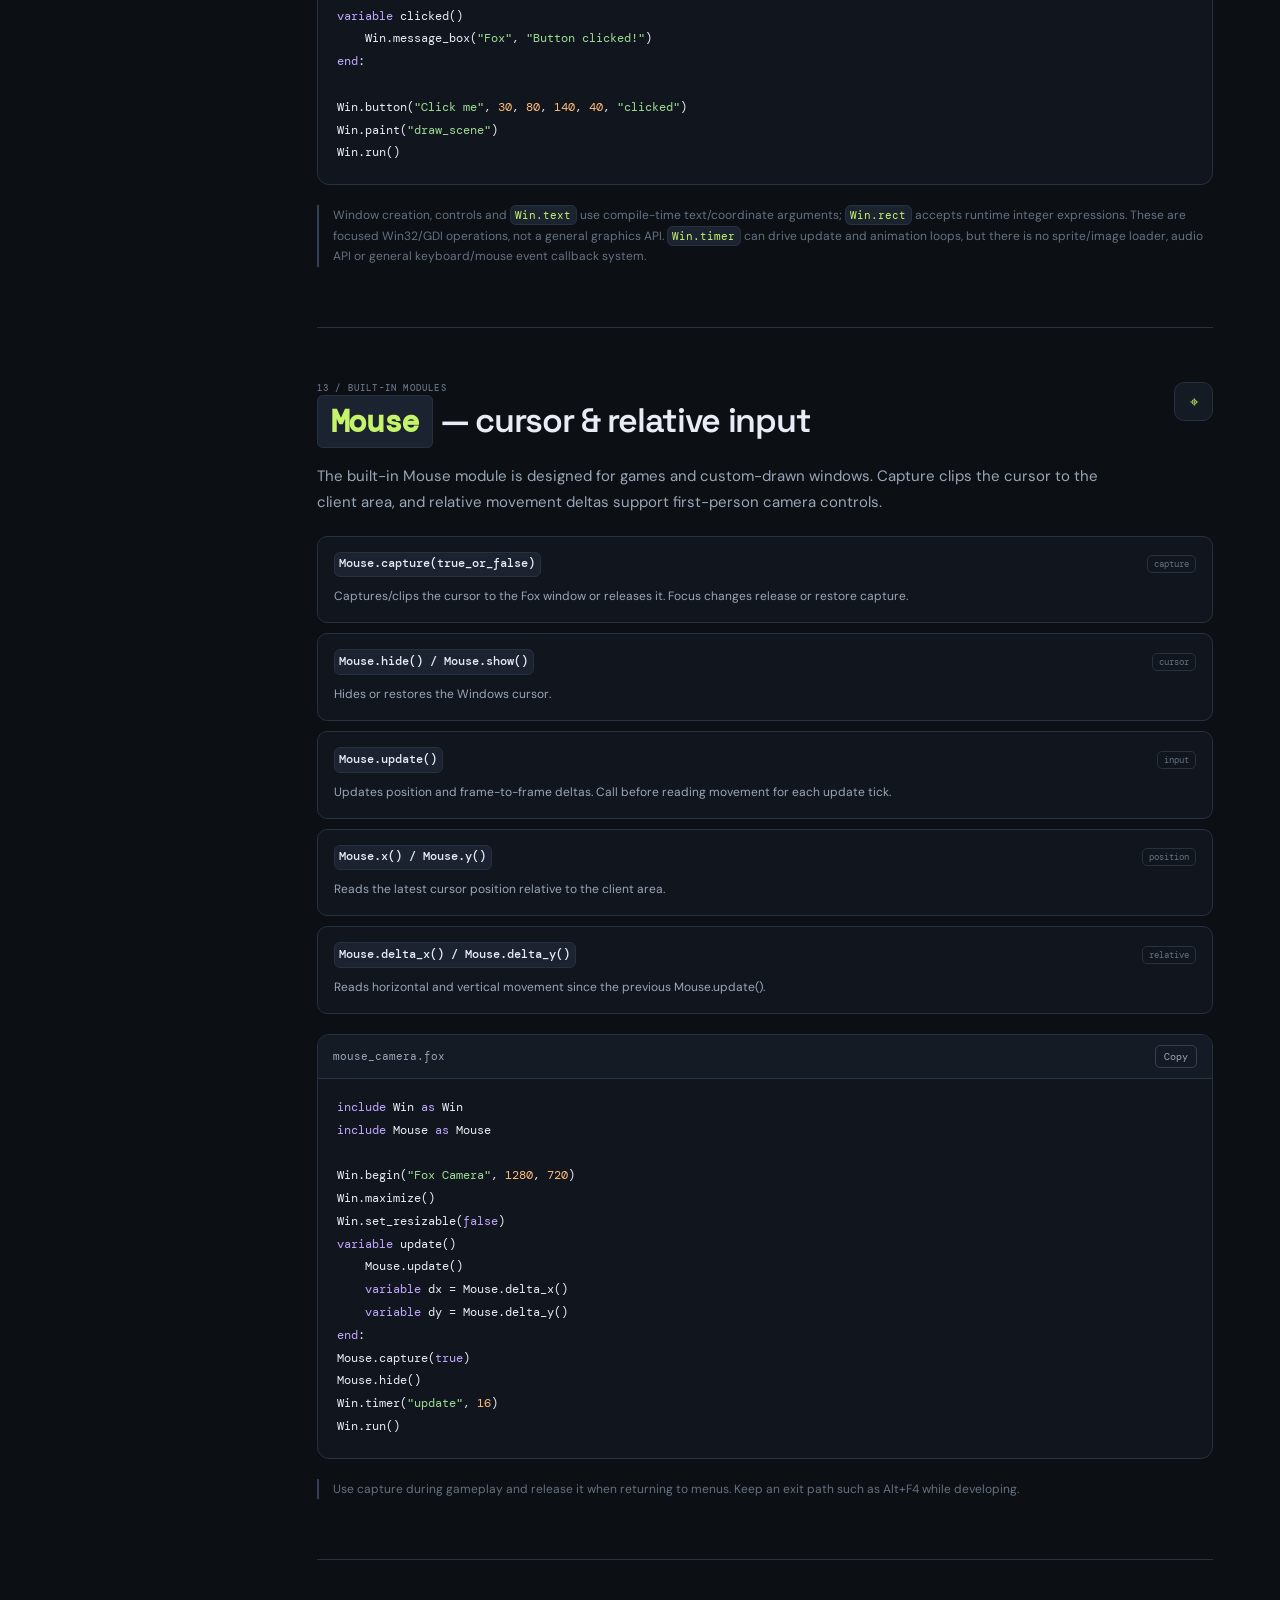
==== commit 20874dc5: "Document Fox timer callback and GUI control constraints" ====
--- a/index.html
+++ b/index.html
@@ -263,12 +263,13 @@
           <div class="api-card"><div class="api-signature"><code>Win.begin(title, width, height)</code><span class="api-tag">window</span></div><p>Creates a window but does not enter the message loop yet. Use this form when controls or paint callbacks need to be registered. The title must be a compile-time string; width and height are integer literals from 100 to 16384. Only one <code>Win.begin</code> window is currently supported.</p></div>
           <div class="api-card"><div class="api-signature"><code>Win.maximize()</code><span class="api-tag">window</span></div><p>Maximizes the window created by <code>Win.begin</code>.</p></div>
           <div class="api-card"><div class="api-signature"><code>Win.set_resizable(true_or_false)</code><span class="api-tag">window</span></div><p>Enables or disables resizing. Pass a boolean literal, such as <code>false</code>, after <code>Win.begin</code> at top level.</p></div>
-          <div class="api-card"><div class="api-signature"><code>Win.label(text, x, y, width, height)</code><span class="api-tag">control</span></div><p>Adds a native static-text control after <code>Win.begin</code>.</p></div>
-          <div class="api-card"><div class="api-signature"><code>Win.button(text, x, y, width, height, "callback")</code><span class="api-tag">control</span></div><p>Adds a native button. The callback name is a quoted string that refers to a defined Fox function with zero parameters.</p></div>
+          <div class="api-card"><div class="api-signature"><code>Win.label(text, x, y, width, height)</code><span class="api-tag">control</span></div><p>Adds a native static-text control after <code>Win.begin</code>. Text is a compile-time string; position and size are non-negative/positive integer literals.</p></div>
+          <div class="api-card"><div class="api-signature"><code>Win.button(text, x, y, width, height, "callback")</code><span class="api-tag">control</span></div><p>Adds a native button. Text, position and size are compile-time values; the callback name is a quoted string that refers to a defined Fox function with zero parameters.</p></div>
           <div class="api-card"><div class="api-signature"><code>Win.rect(x, y, width, height, color)</code><span class="api-tag">drawing</span></div><p>Draws a filled rectangle using integer expressions for x, y, width, height and color. Use non-negative coordinates, positive dimensions and a Windows <code>COLORREF</code> value from 0 through 16777215.</p></div>
           <div class="api-card"><div class="api-signature"><code>Win.text(text, x, y, color)</code><span class="api-tag">drawing</span></div><p>Draws a compile-time text string at a position using the given <code>COLORREF</code>. Coordinates and color must be integer literals; x/y must be non-negative and color must be from 0 through 16777215.</p></div>
           <div class="api-card"><div class="api-signature"><code>Win.pixels(pixel_buffer, source_width, source_height)</code><span class="api-tag">framebuffer</span></div><p>Presents a native pixel buffer, such as one returned by <code>Renderer.create</code>. Width and height must be integer literals from 1 to 4096; the buffer argument is a runtime integer pointer.</p></div>
           <div class="api-card"><div class="api-signature"><code>Win.paint("callback")</code><span class="api-tag">drawing</span></div><p>Registers one zero-parameter function to call on a paint message. Register after <code>Win.begin</code>; drawing calls in this function redraw the scene when Windows repaints.</p></div>
+          <div class="api-card"><div class="api-signature"><code>Win.timer("callback", interval_ms)</code><span class="api-tag">timer</span></div><p>Registers one zero-parameter timer callback. The interval is an integer from 1 to 60000 milliseconds; use it for periodic updates and animation, then enter the message loop with <code>Win.run</code>.</p></div>
           <div class="api-card"><div class="api-signature"><code>Win.run()</code><span class="api-tag">event loop</span></div><p>Starts the message loop for the window created by <code>Win.begin</code>. It must be called once after creating the window.</p></div>
         </div>
         <h3>Minimal custom-drawn window</h3><div class="code-card"><div class="code-header"><span>gui.fox</span><button class="copy-button" data-copy="gui-code">Copy</button></div><pre><code id="gui-code"><span class="syn-keyword">include</span> Win <span class="syn-keyword">as</span> Win
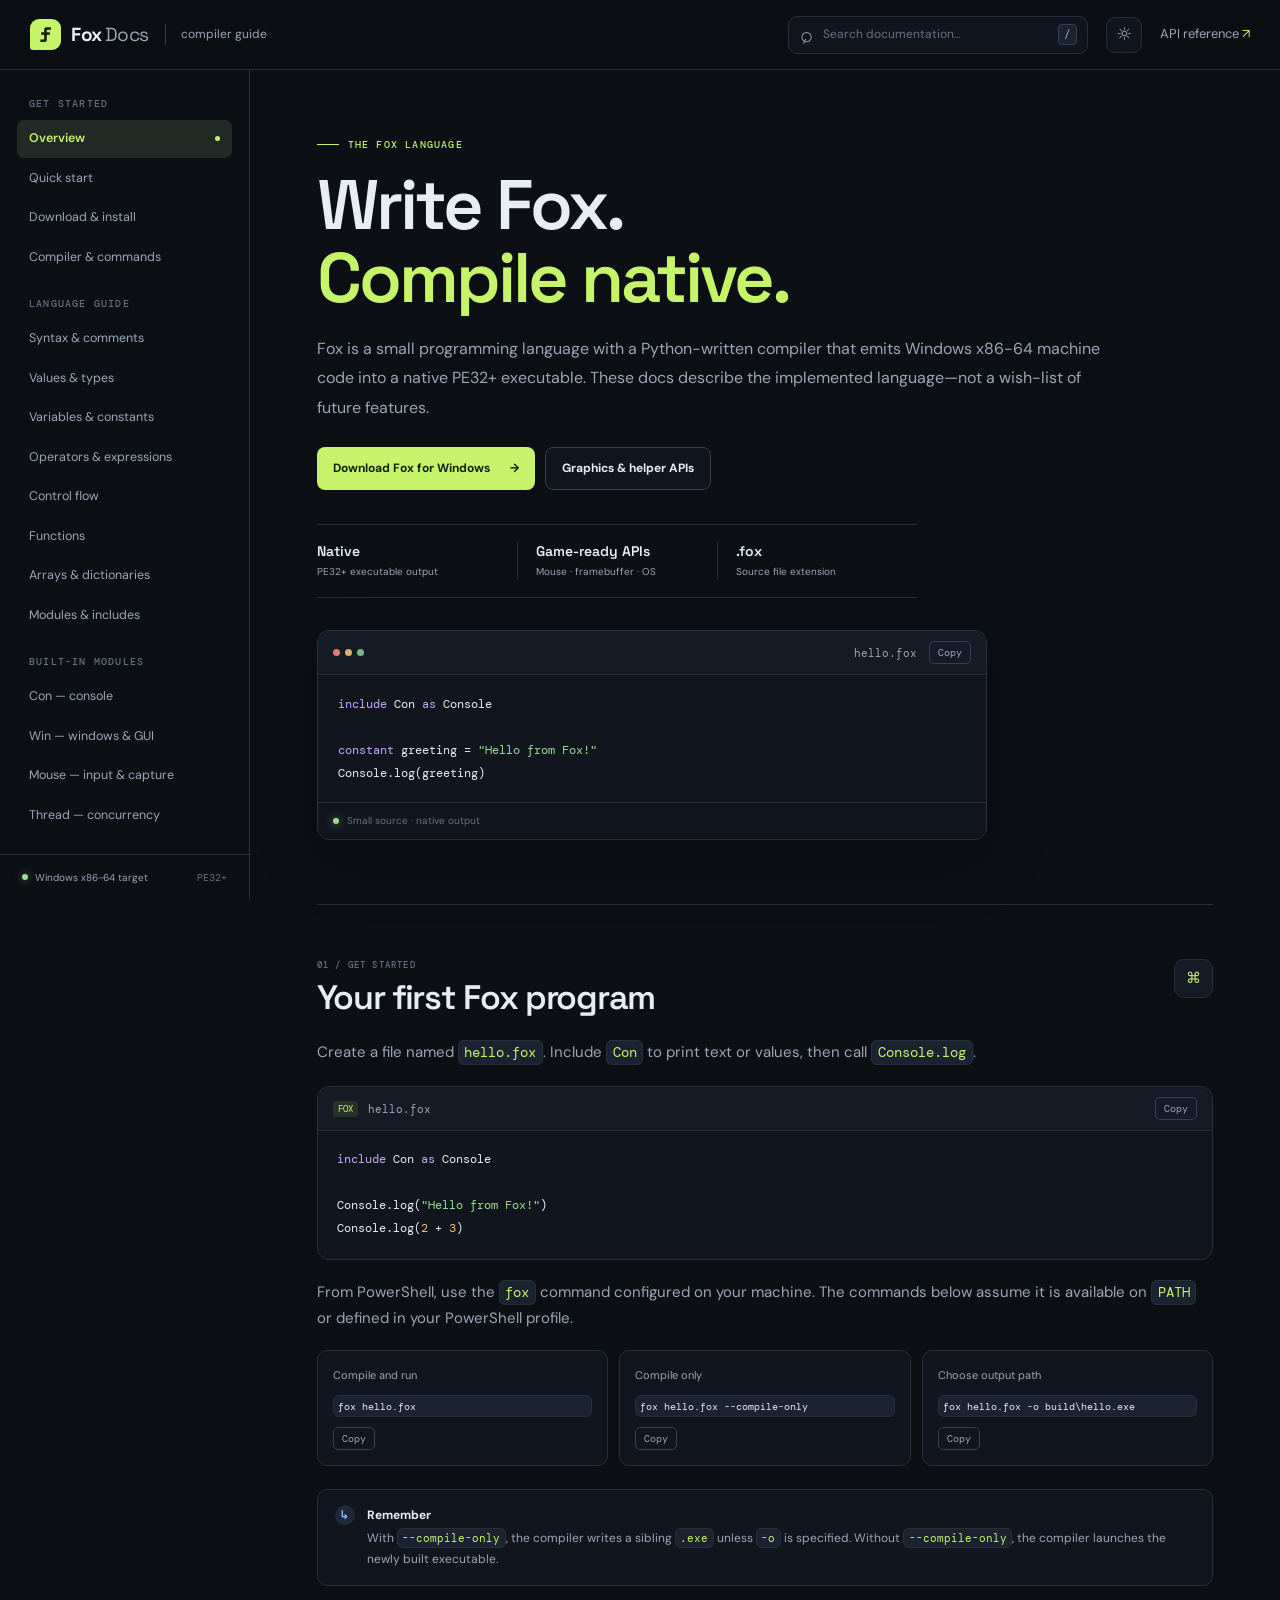
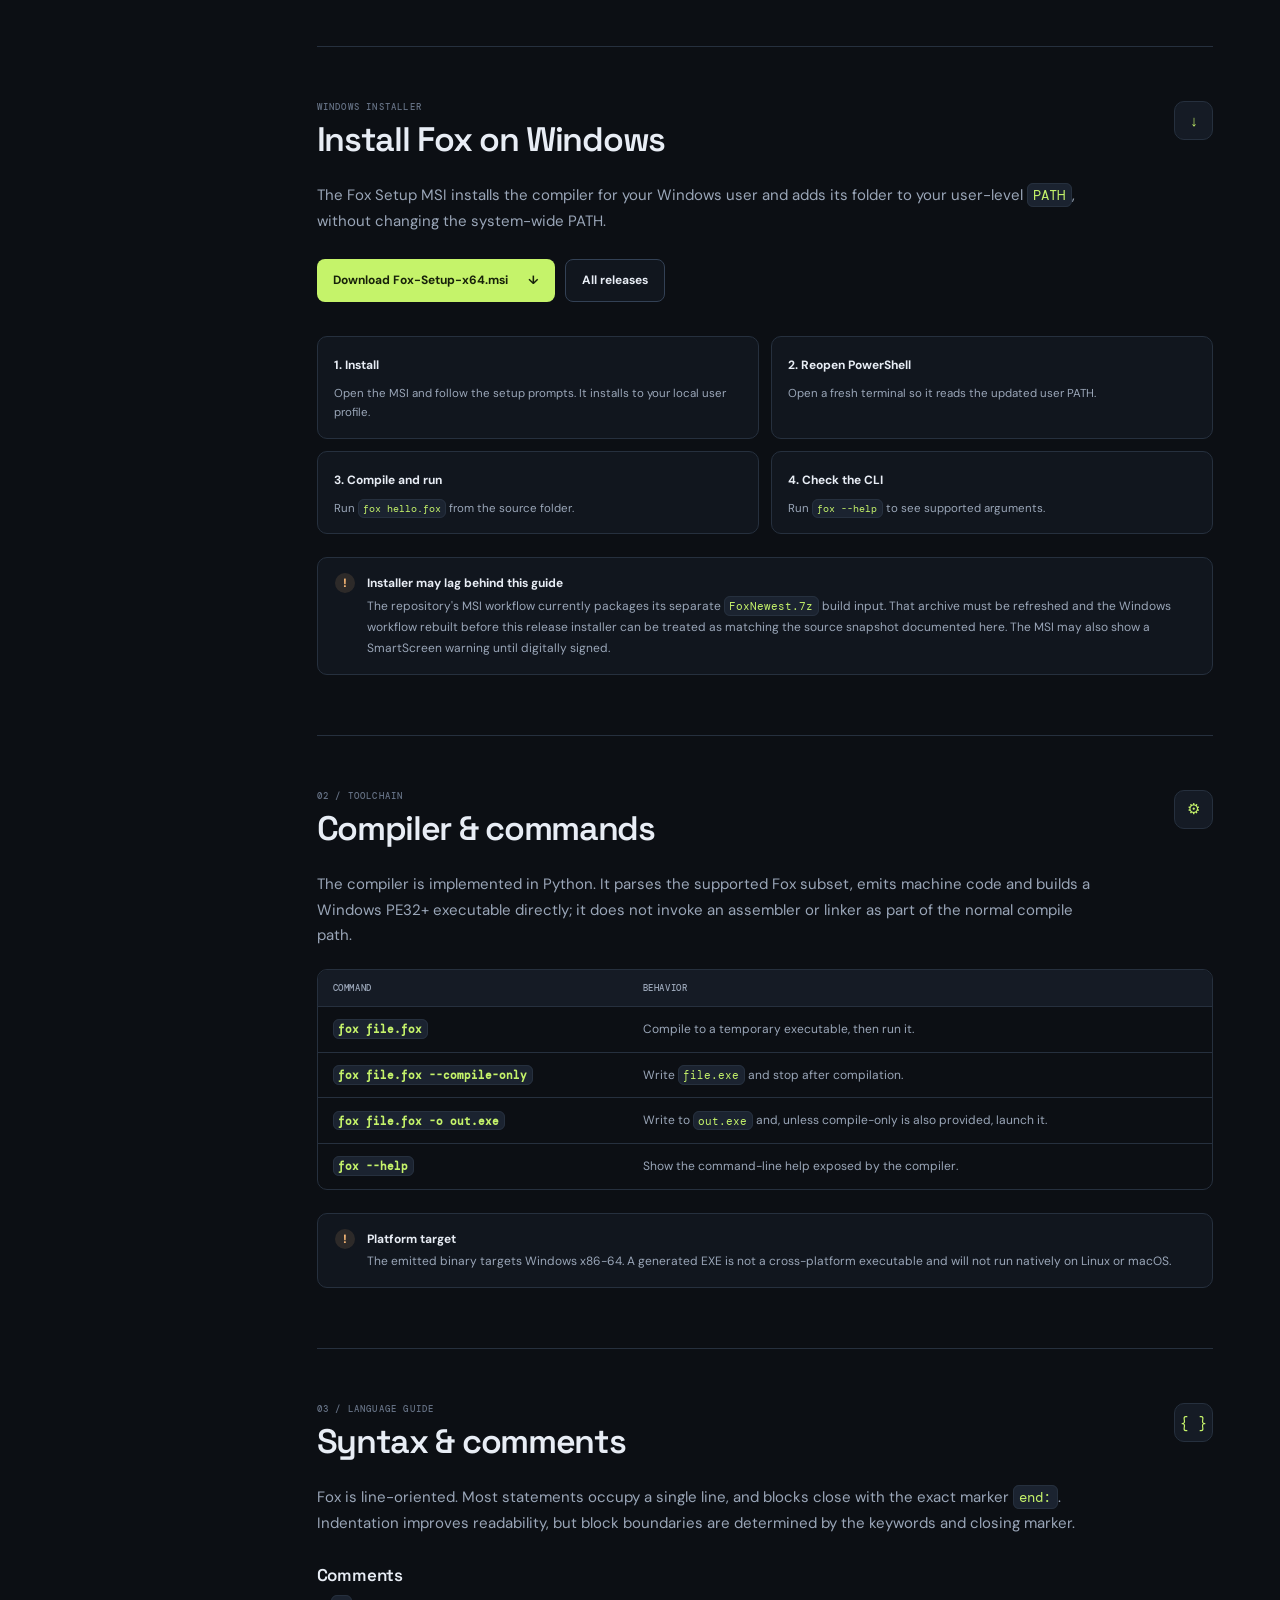
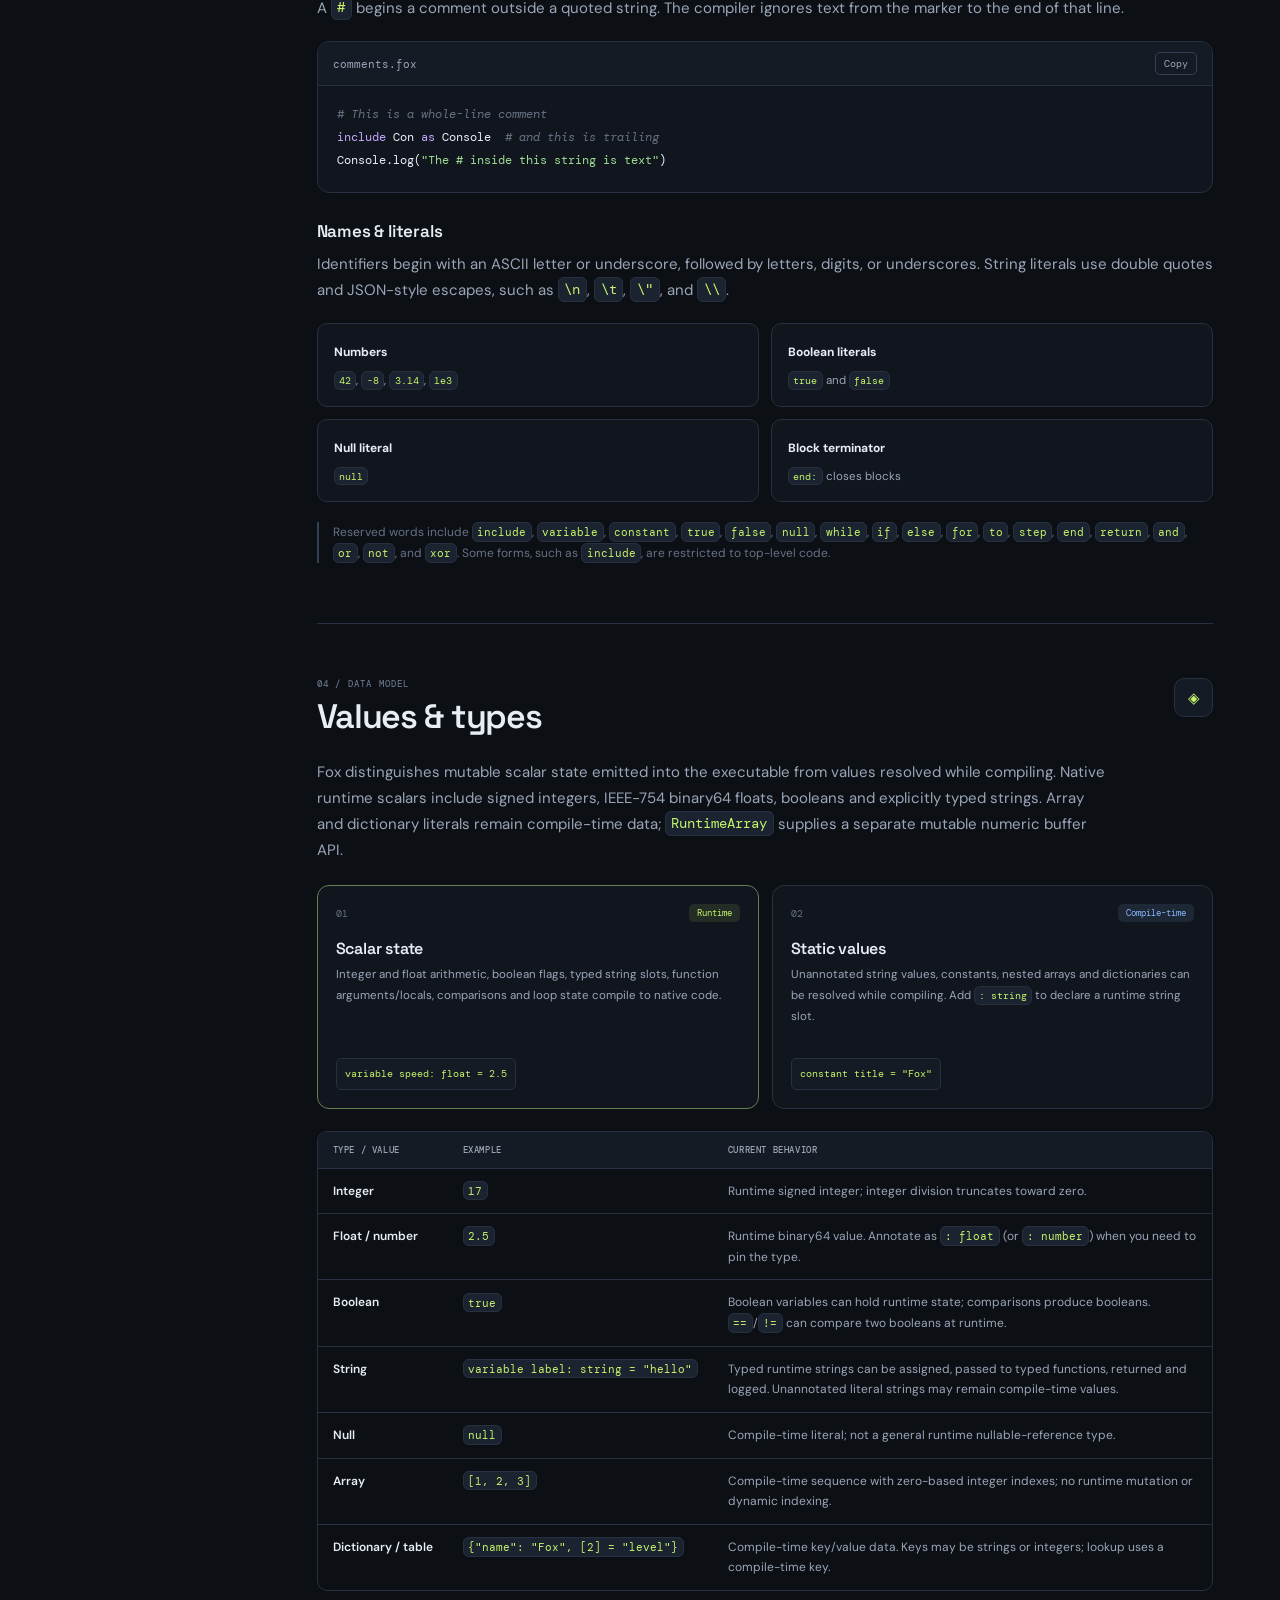
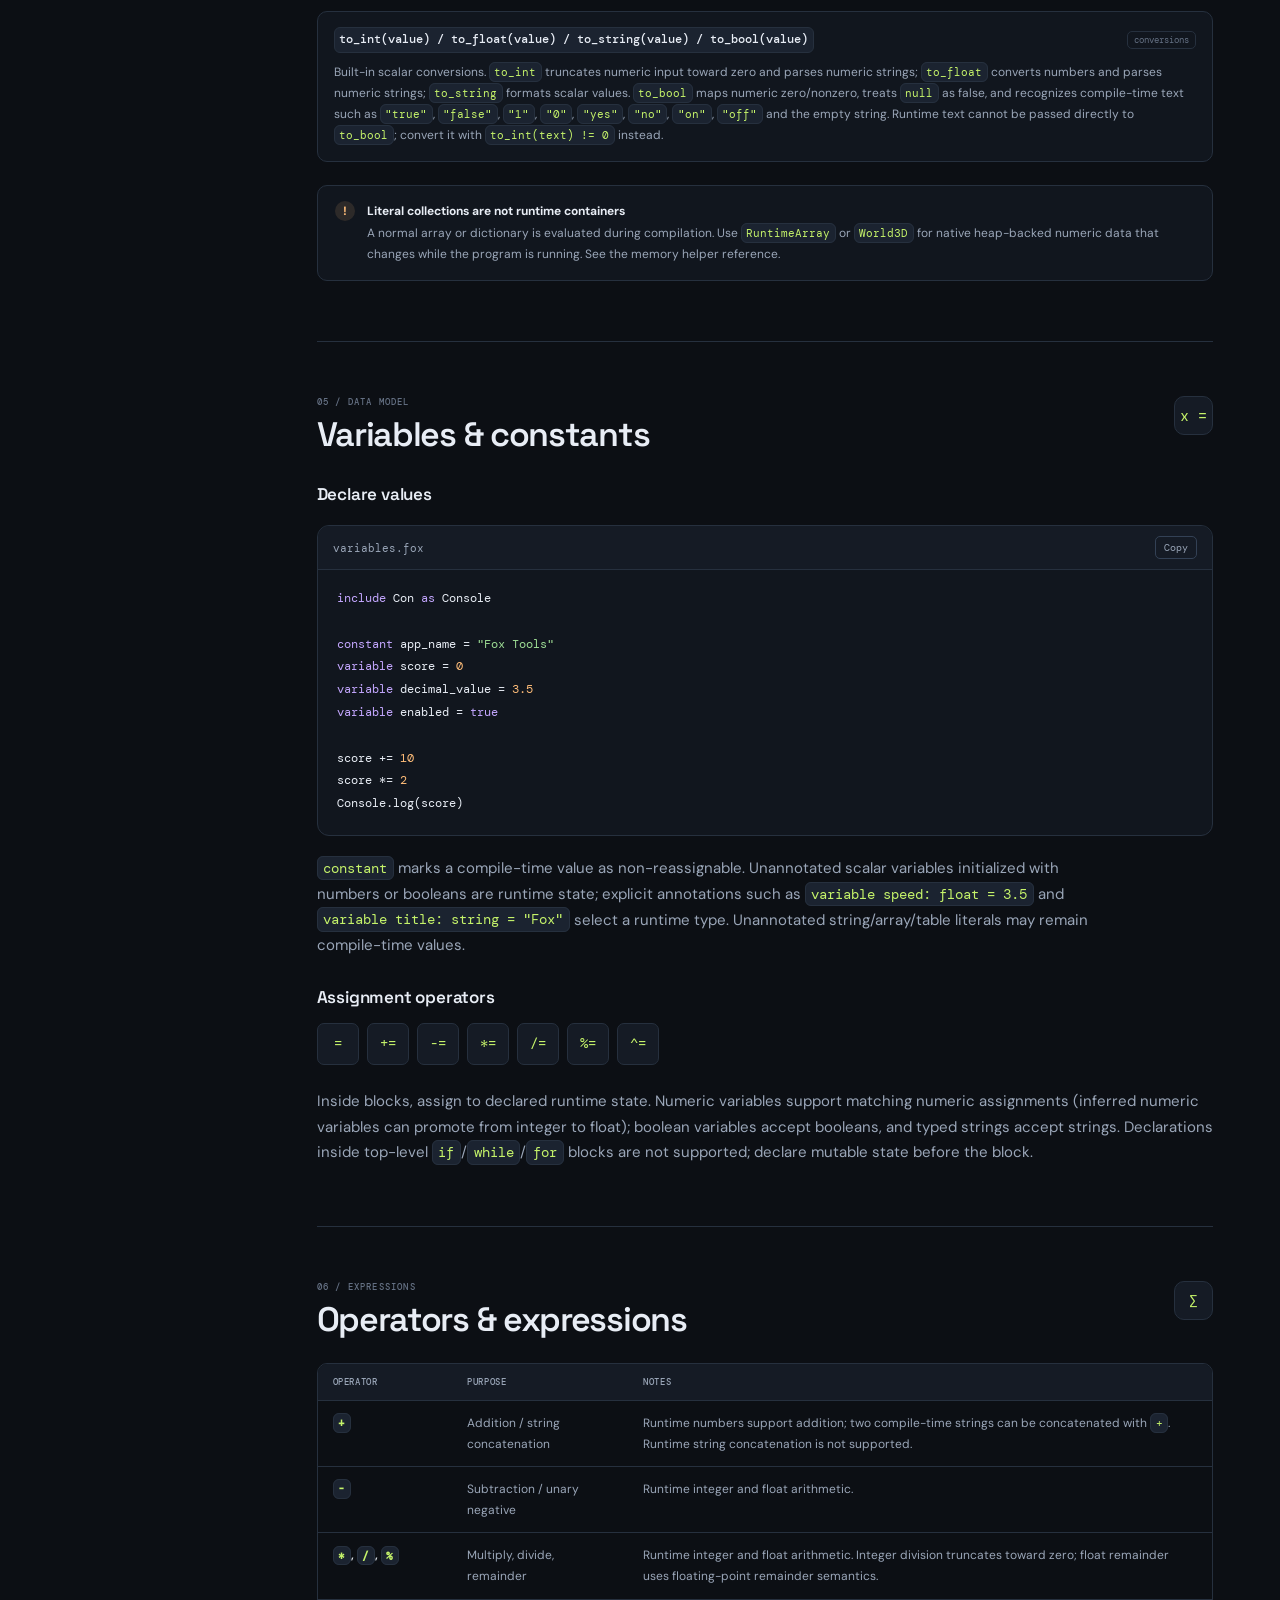
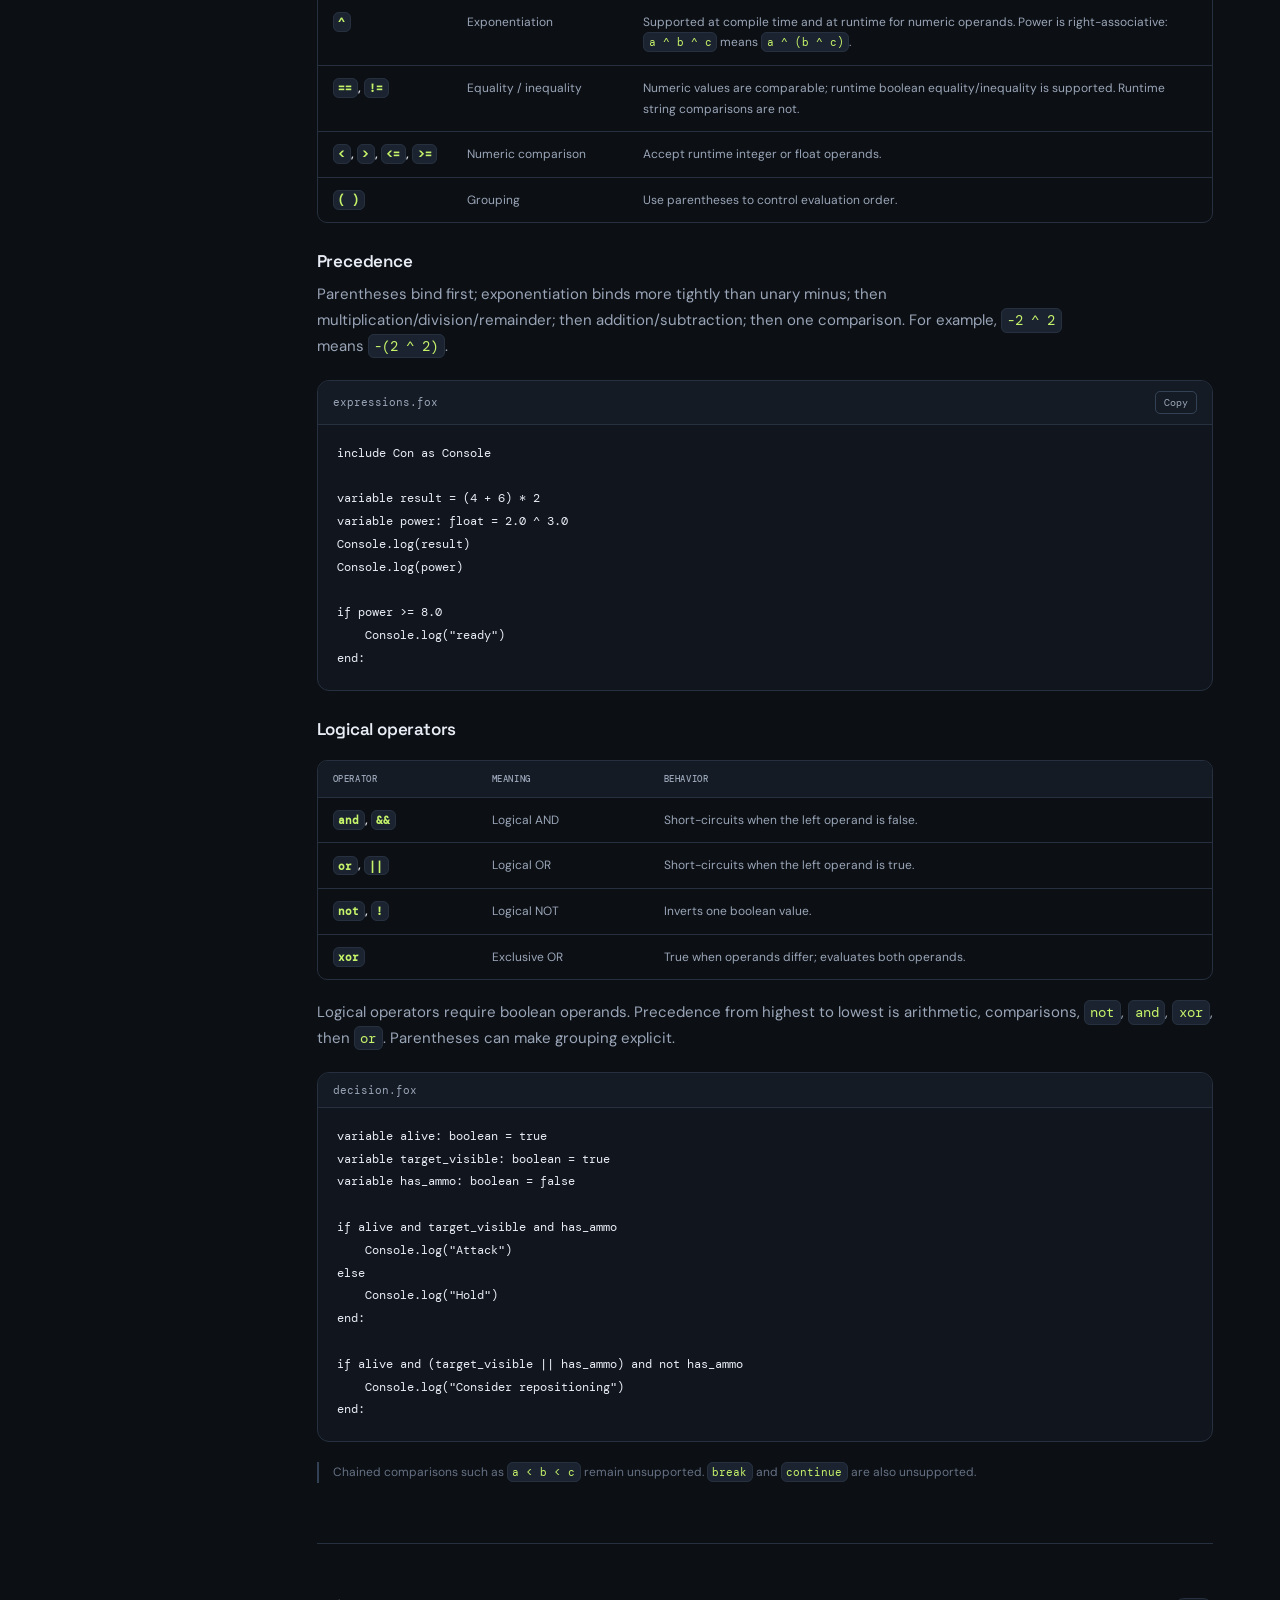
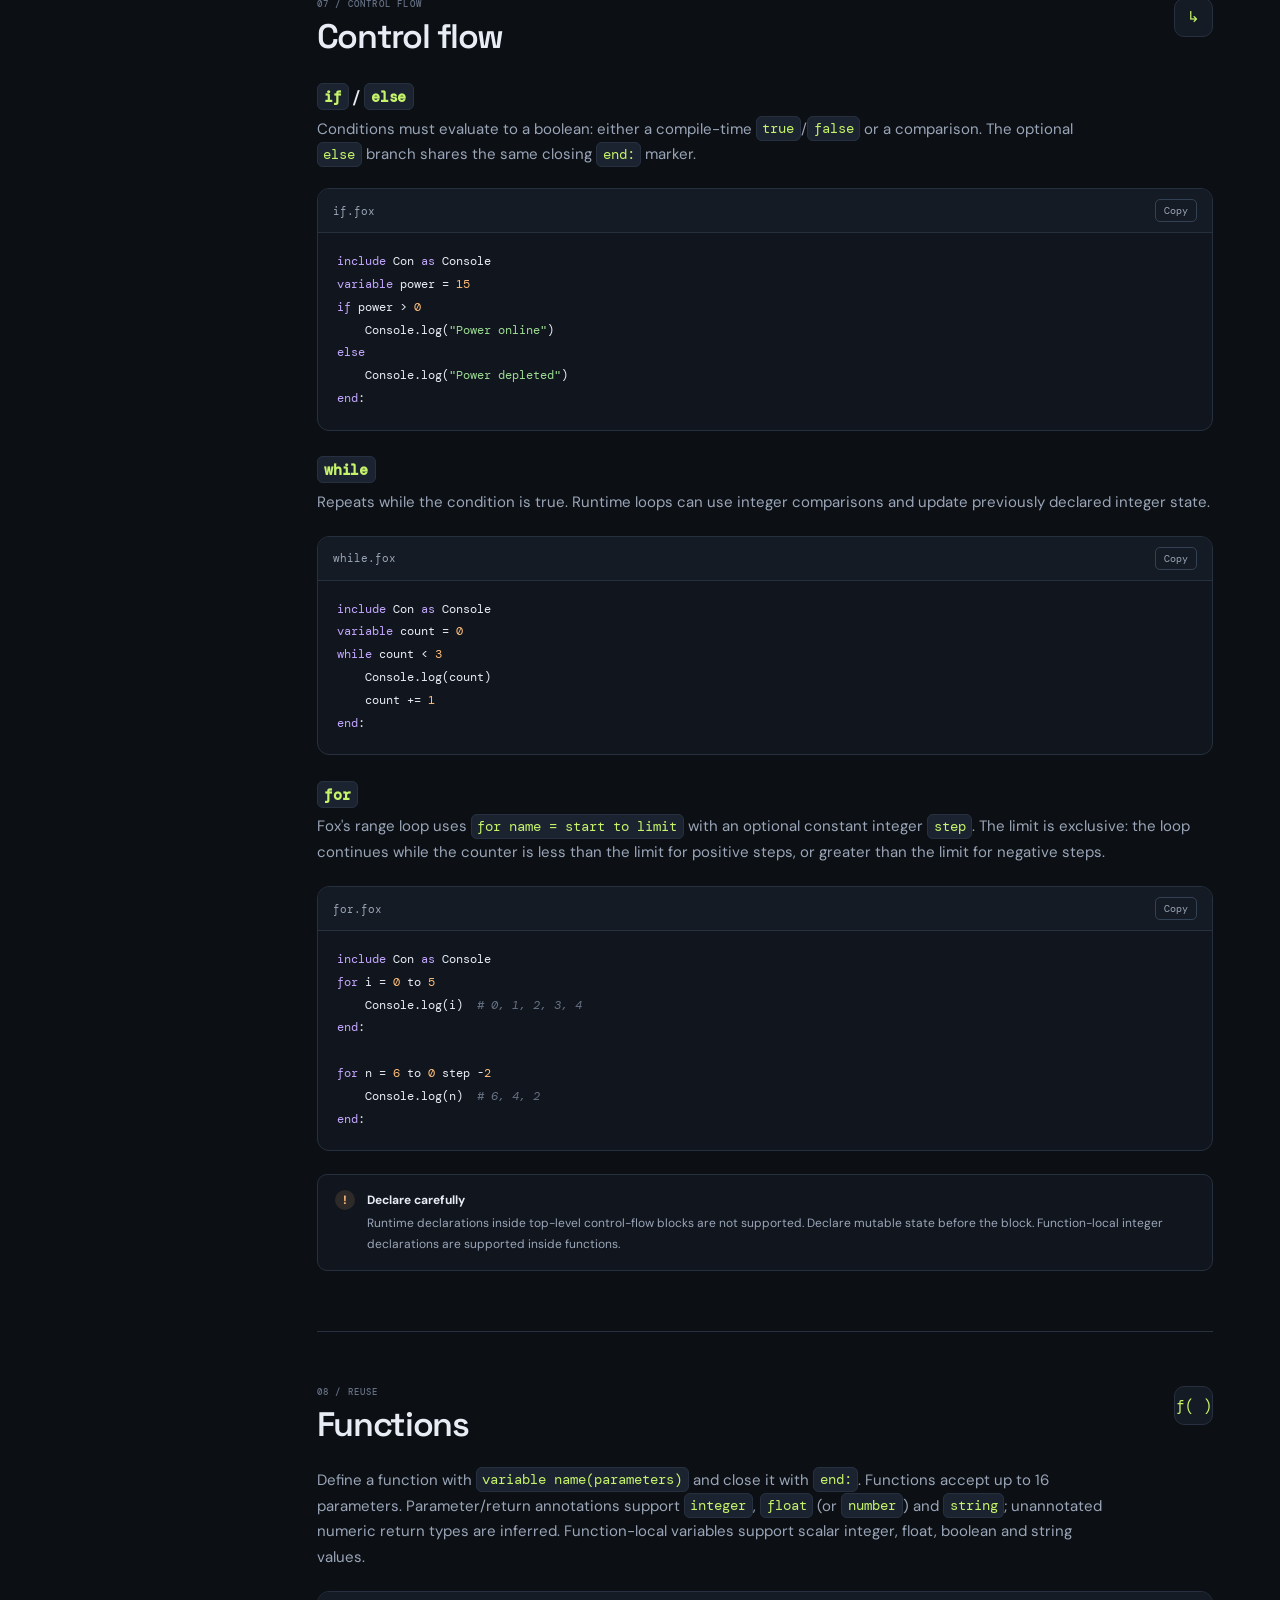
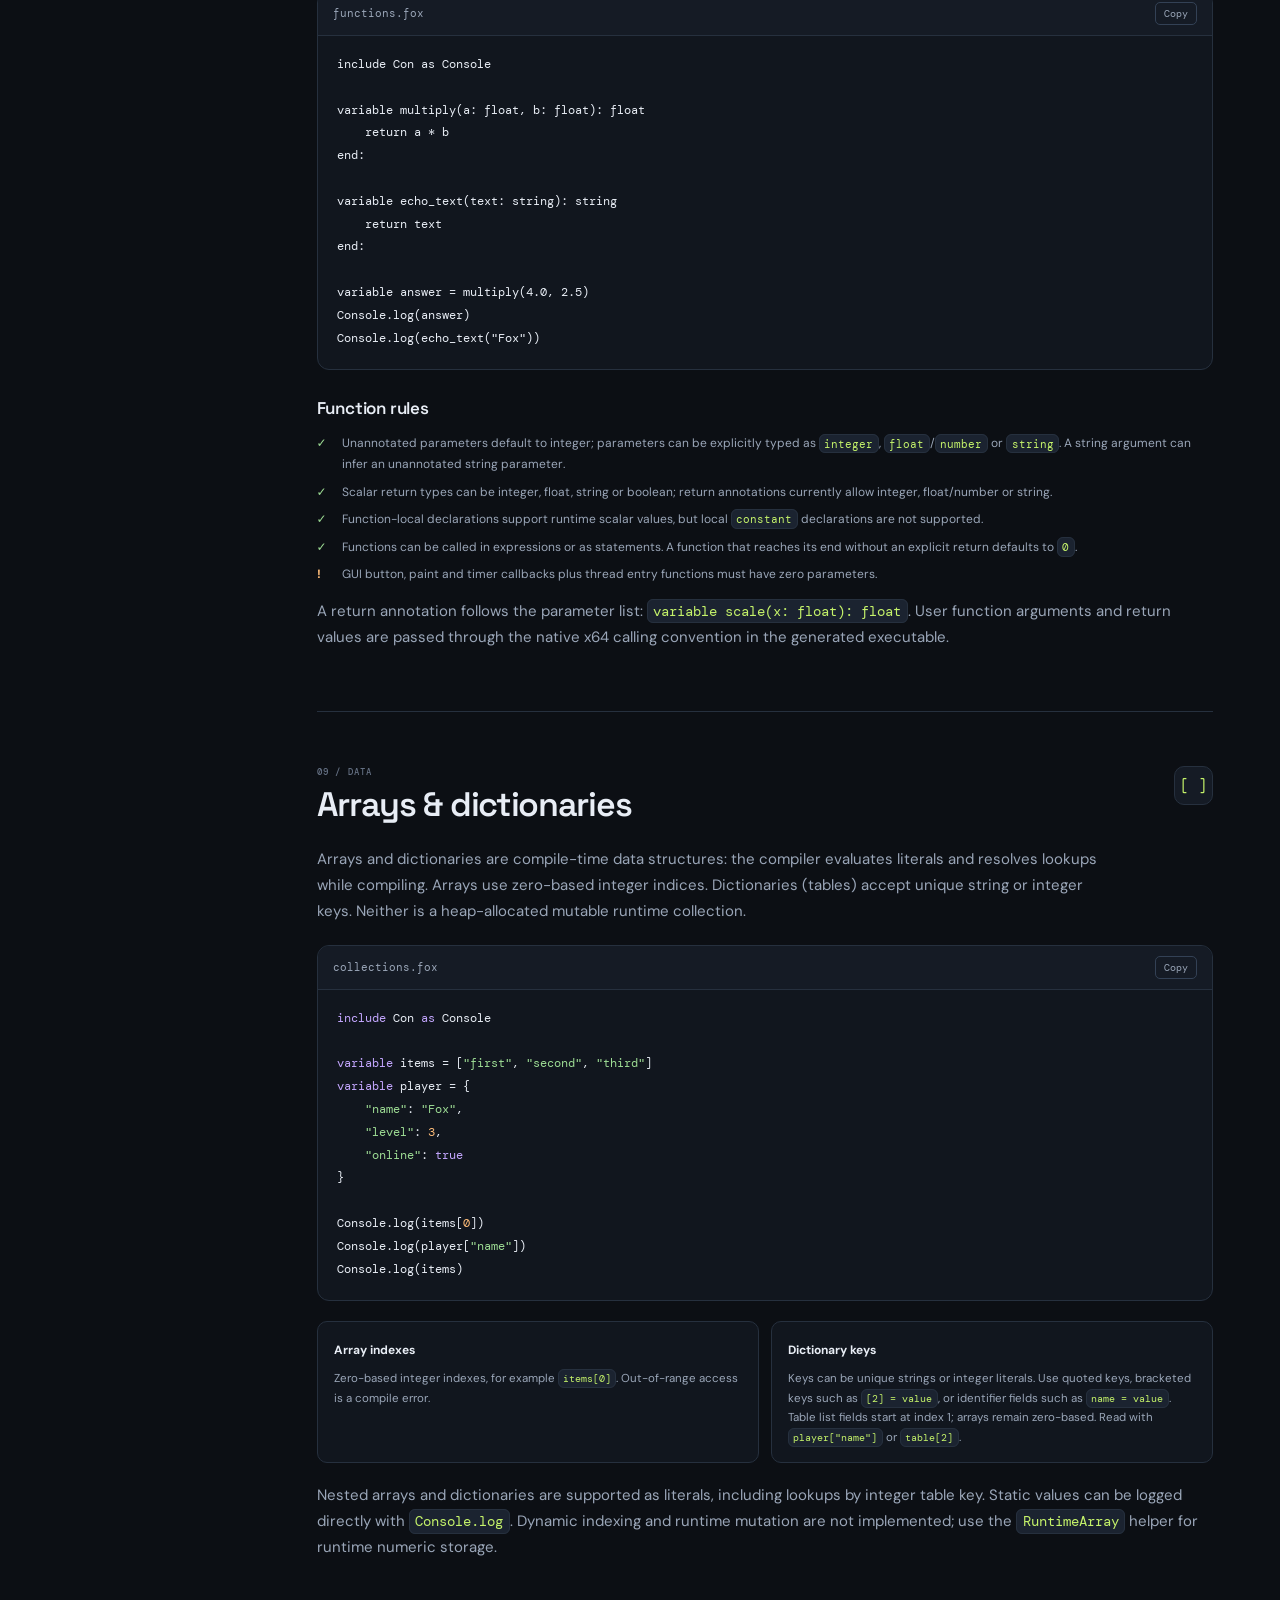
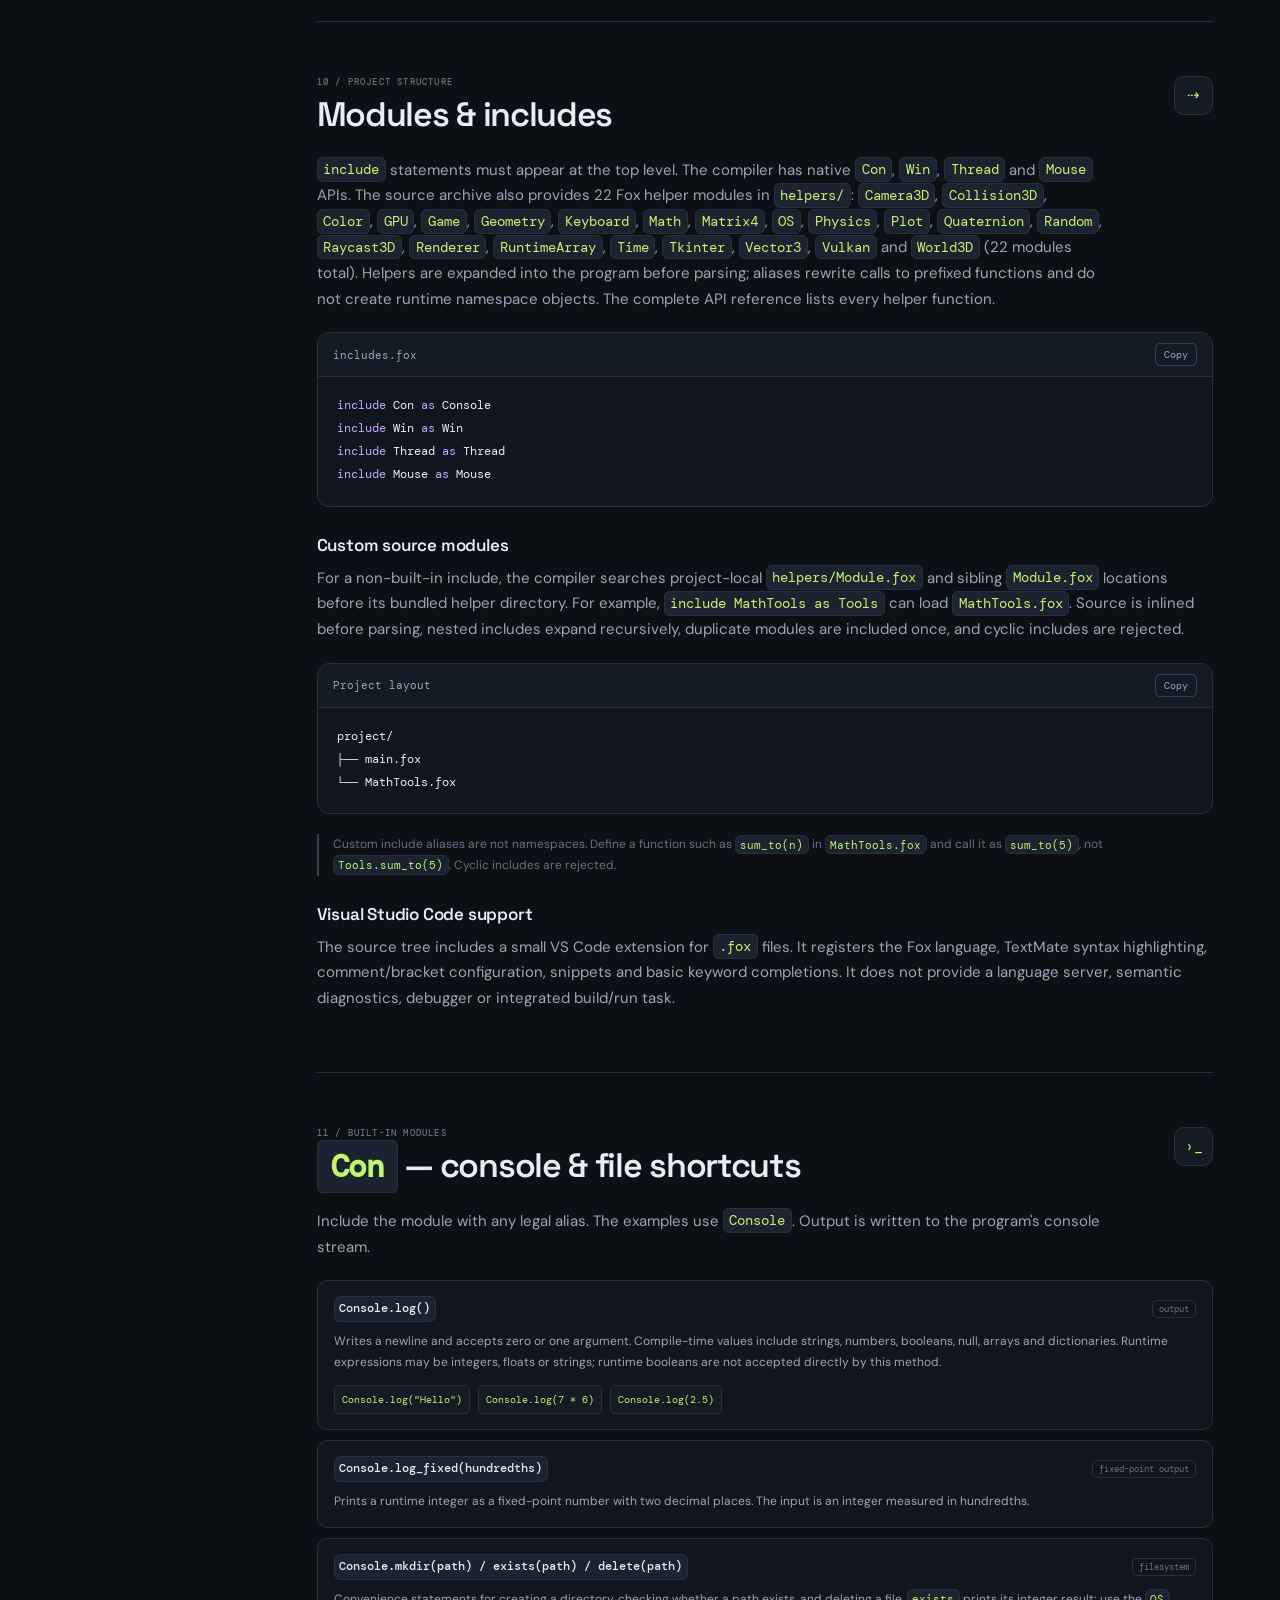
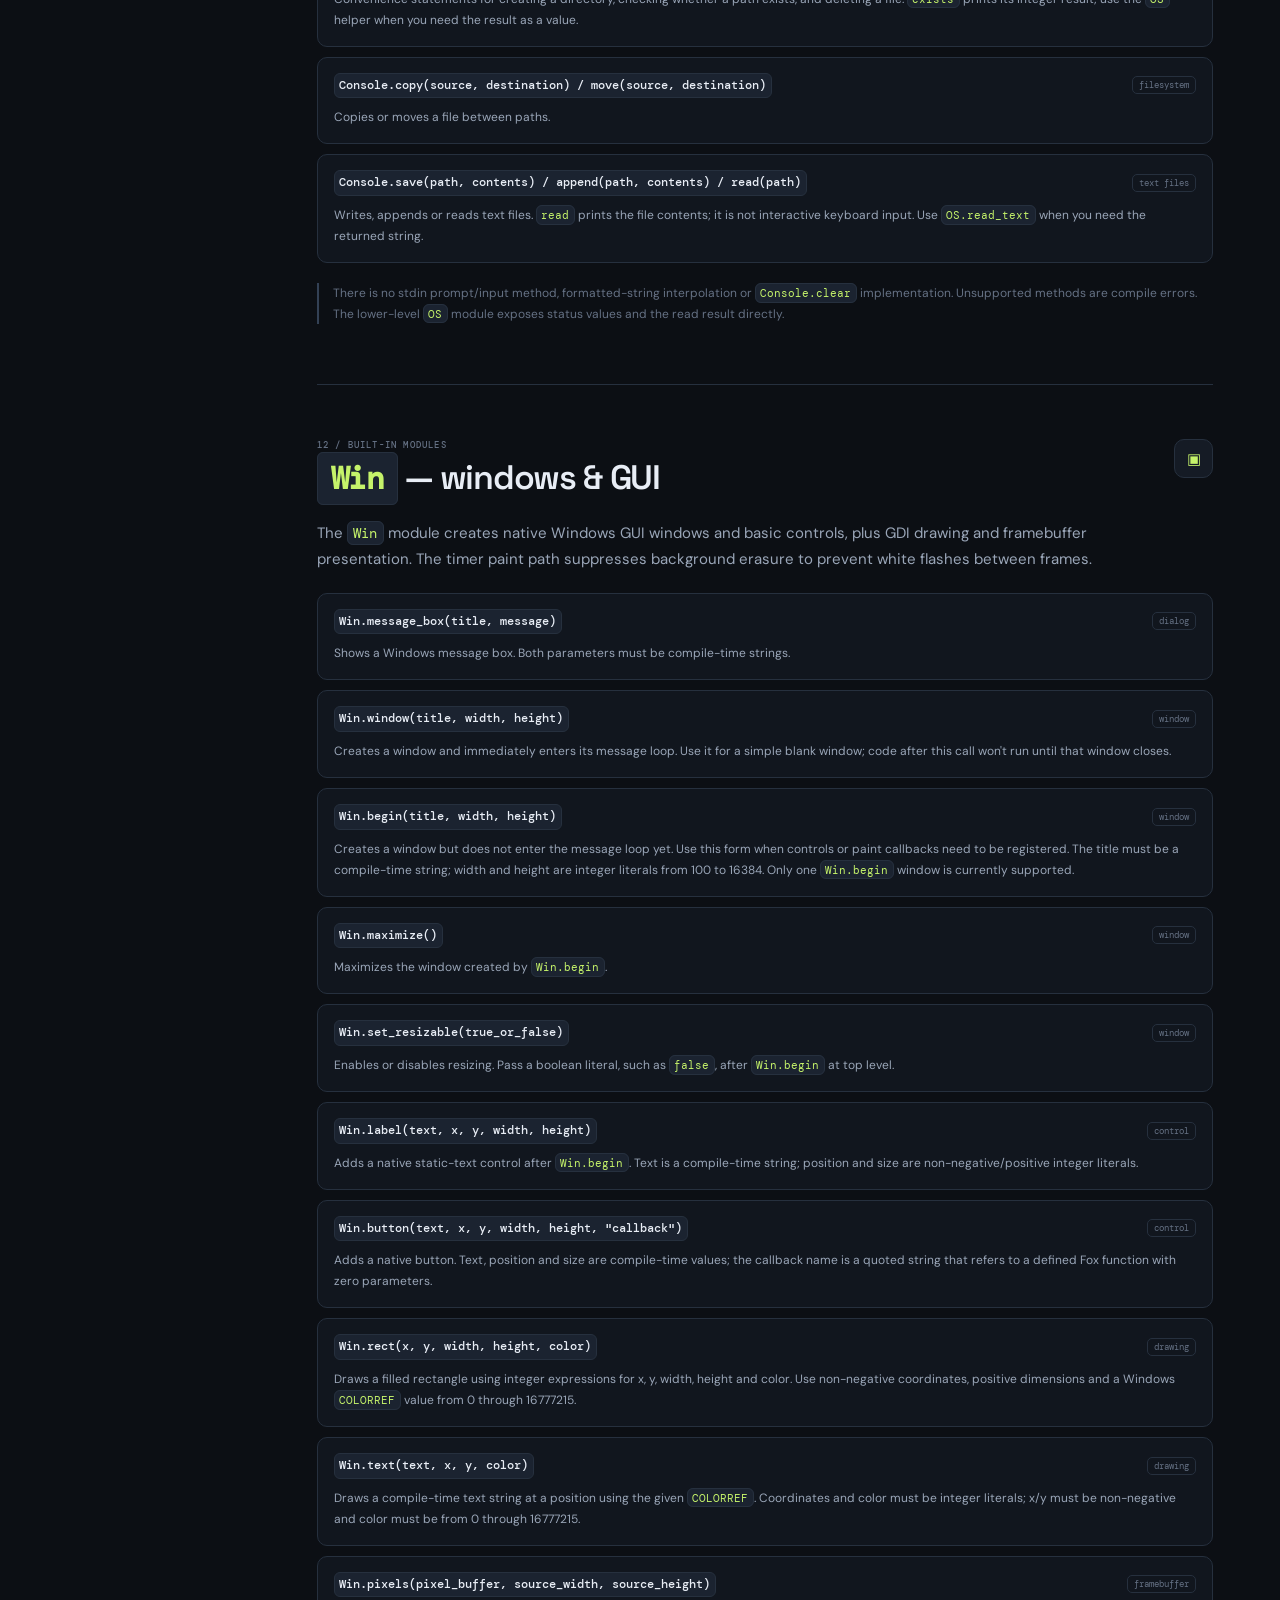
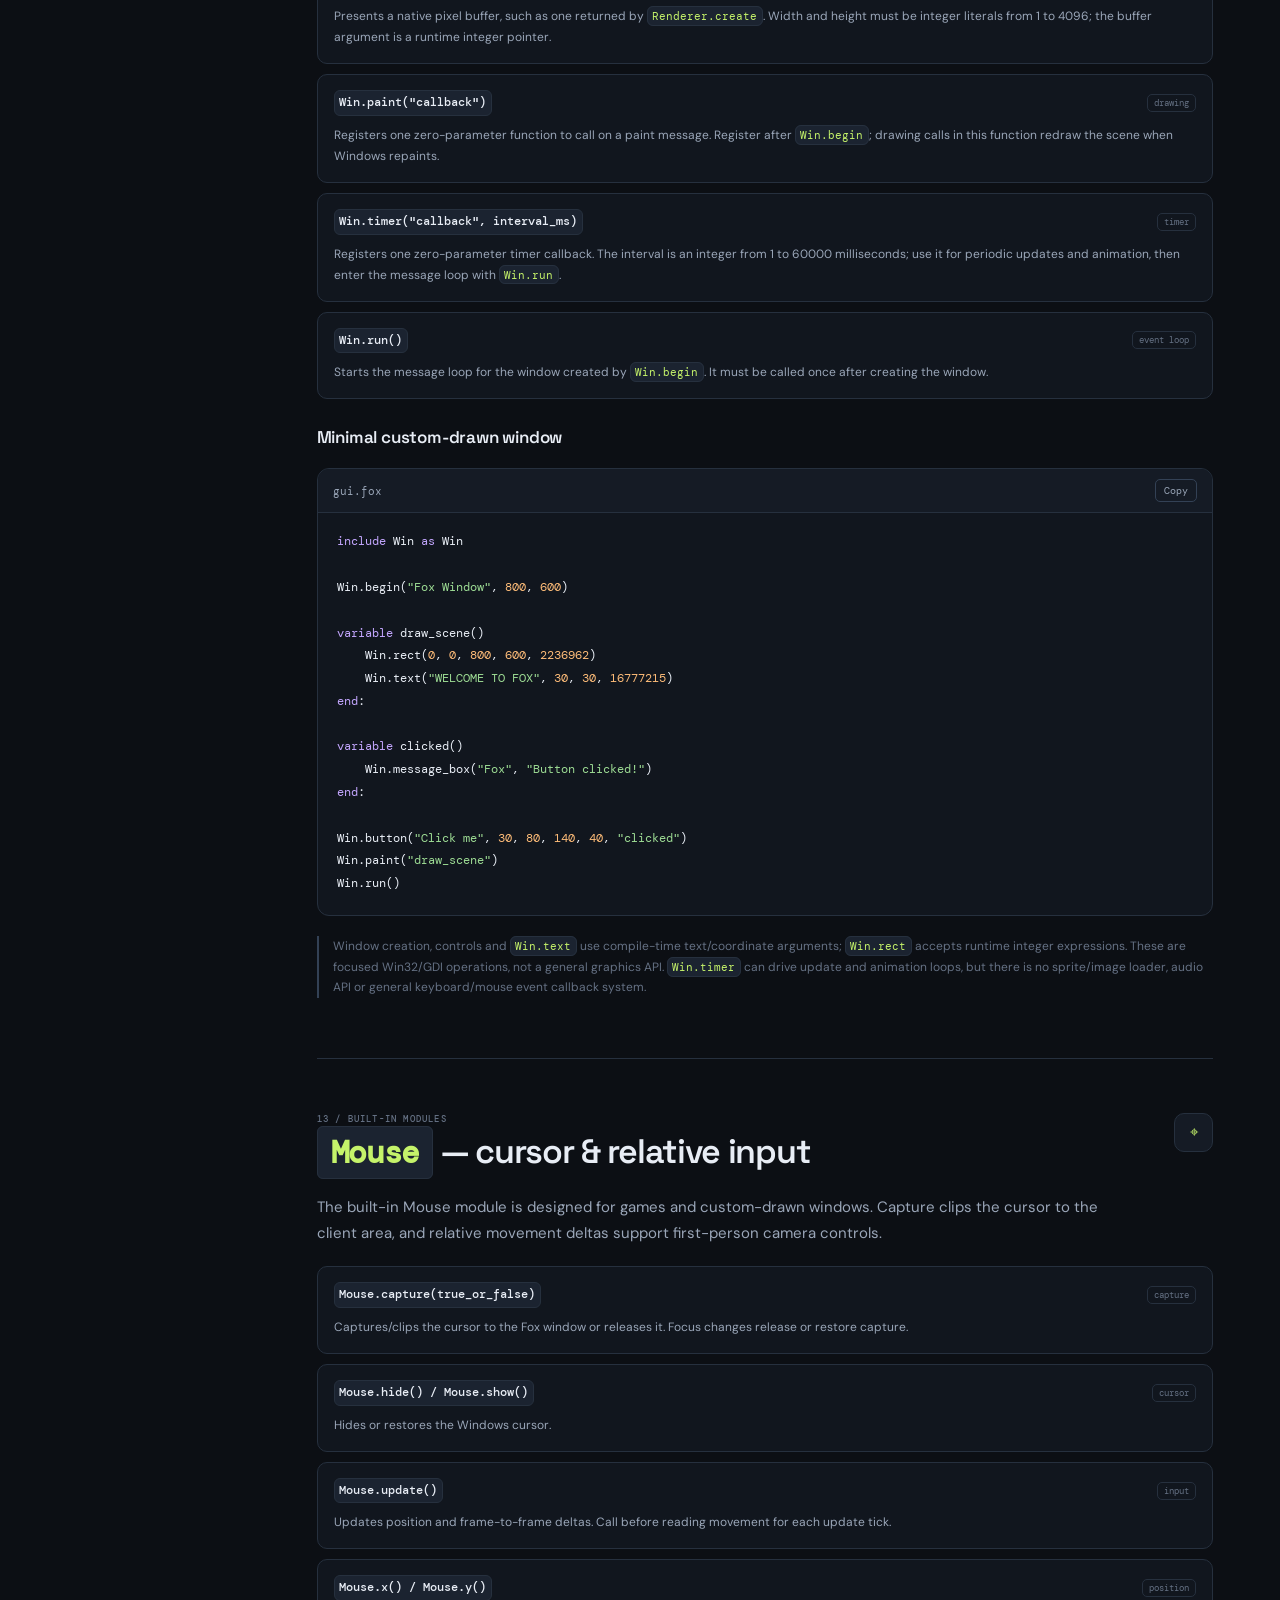
==== commit da690c8c: "Document Fox boolean logic and short-circuit operators" ====
--- a/index.html
+++ b/index.html
@@ -110,7 +110,7 @@
 Console.log(<span class="syn-string">"The # inside this string is text"</span>)</code></pre></div>
         <h3>Names & literals</h3><p>Identifiers begin with an ASCII letter or underscore, followed by letters, digits, or underscores. String literals use double quotes and JSON-style escapes, such as <code>\n</code>, <code>\t</code>, <code>\"</code>, and <code>\\</code>.</p>
         <div class="mini-grid"><div class="mini-card"><strong>Numbers</strong><p><code>42</code>, <code>-8</code>, <code>3.14</code>, <code>1e3</code></p></div><div class="mini-card"><strong>Boolean literals</strong><p><code>true</code> and <code>false</code></p></div><div class="mini-card"><strong>Null literal</strong><p><code>null</code></p></div><div class="mini-card"><strong>Block terminator</strong><p><code>end:</code> closes blocks</p></div></div>
-        <p class="muted-note">Reserved words include <code>include</code>, <code>variable</code>, <code>constant</code>, <code>true</code>, <code>false</code>, <code>null</code>, <code>while</code>, <code>if</code>, <code>else</code>, <code>for</code>, <code>to</code>, <code>step</code>, <code>end</code>, and <code>return</code>. Some forms, such as <code>include</code>, are restricted to top-level code.</p>
+        <p class="muted-note">Reserved words include <code>include</code>, <code>variable</code>, <code>constant</code>, <code>true</code>, <code>false</code>, <code>null</code>, <code>while</code>, <code>if</code>, <code>else</code>, <code>for</code>, <code>to</code>, <code>step</code>, <code>end</code>, <code>return</code>, <code>and</code>, <code>or</code>, <code>not</code>, and <code>xor</code>. Some forms, such as <code>include</code>, are restricted to top-level code.</p>
       </section>
 
       <section class="doc-section" id="values" data-search="values types integer binary64 float string boolean null array dictionary compile time runtime model">
@@ -154,7 +154,23 @@
 if power >= 8.0
     Console.log("ready")
 end:</code></pre></div>
-        <p class="muted-note">Chained comparisons such as <code>a &lt; b &lt; c</code> are rejected. Logical operators such as <code>&amp;&amp;</code>, <code>and</code>, <code>or</code>, and boolean negation are not implemented; <code>break</code> and <code>continue</code> are also unsupported. Use nested <code>if</code> statements and loop conditions instead.</p>
+        <h3>Logical operators</h3>
+        <div class="table-wrap"><table><thead><tr><th>Operator</th><th>Meaning</th><th>Behavior</th></tr></thead><tbody><tr><td><code>and</code>, <code>&amp;&amp;</code></td><td>Logical AND</td><td>Short-circuits when the left operand is false.</td></tr><tr><td><code>or</code>, <code>||</code></td><td>Logical OR</td><td>Short-circuits when the left operand is true.</td></tr><tr><td><code>not</code>, <code>!</code></td><td>Logical NOT</td><td>Inverts one boolean value.</td></tr><tr><td><code>xor</code></td><td>Exclusive OR</td><td>True when operands differ; evaluates both operands.</td></tr></tbody></table></div>
+        <p>Logical operators require boolean operands. Precedence from highest to lowest is arithmetic, comparisons, <code>not</code>, <code>and</code>, <code>xor</code>, then <code>or</code>. Parentheses can make grouping explicit.</p>
+        <div class="code-card"><div class="code-header"><span>decision.fox</span></div><pre><code>variable alive: boolean = true
+variable target_visible: boolean = true
+variable has_ammo: boolean = false
+
+if alive and target_visible and has_ammo
+    Console.log("Attack")
+else
+    Console.log("Hold")
+end:
+
+if alive and (target_visible || has_ammo) and not has_ammo
+    Console.log("Consider repositioning")
+end:</code></pre></div>
+        <p class="muted-note">Chained comparisons such as <code>a &lt; b &lt; c</code> remain unsupported. <code>break</code> and <code>continue</code> are also unsupported.</p>
       </section>
 
       <section class="doc-section" id="control-flow" data-search="control flow if else while for to step end loops branching conditions runtime integer comparison">
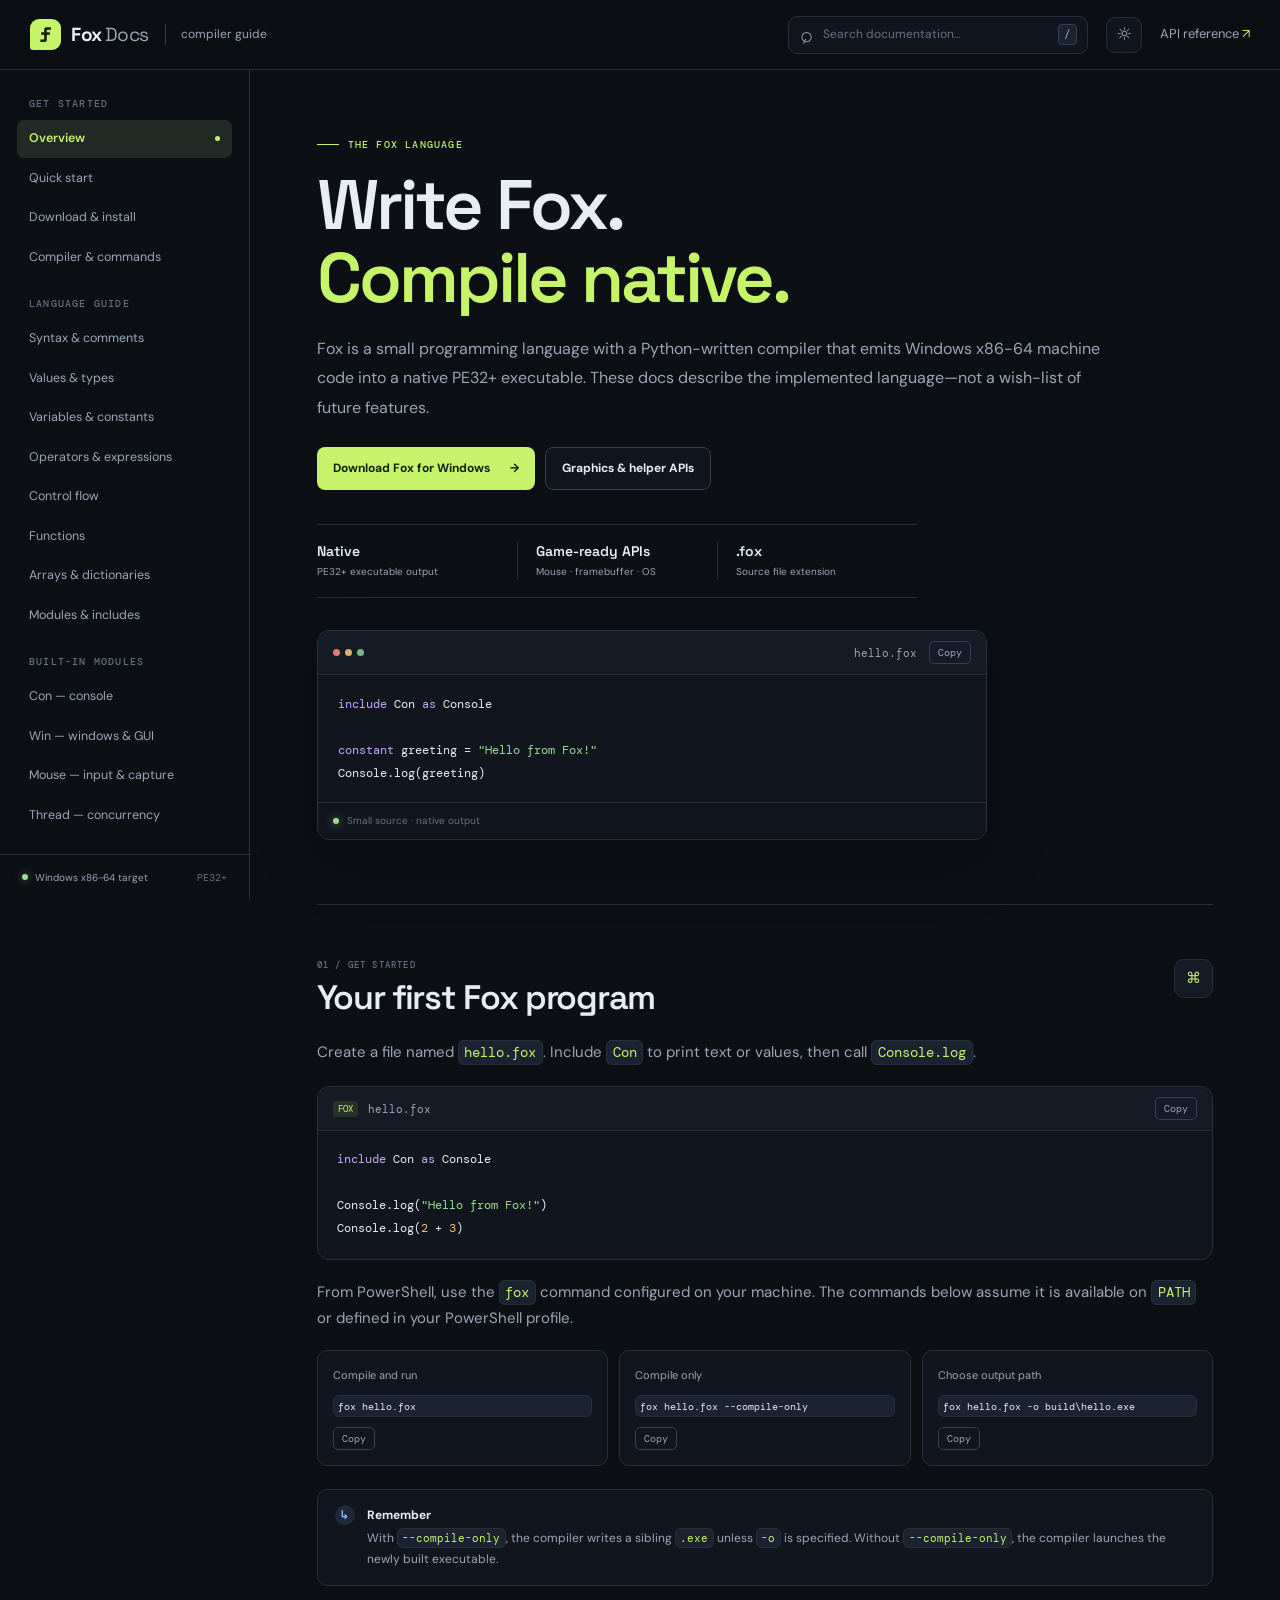
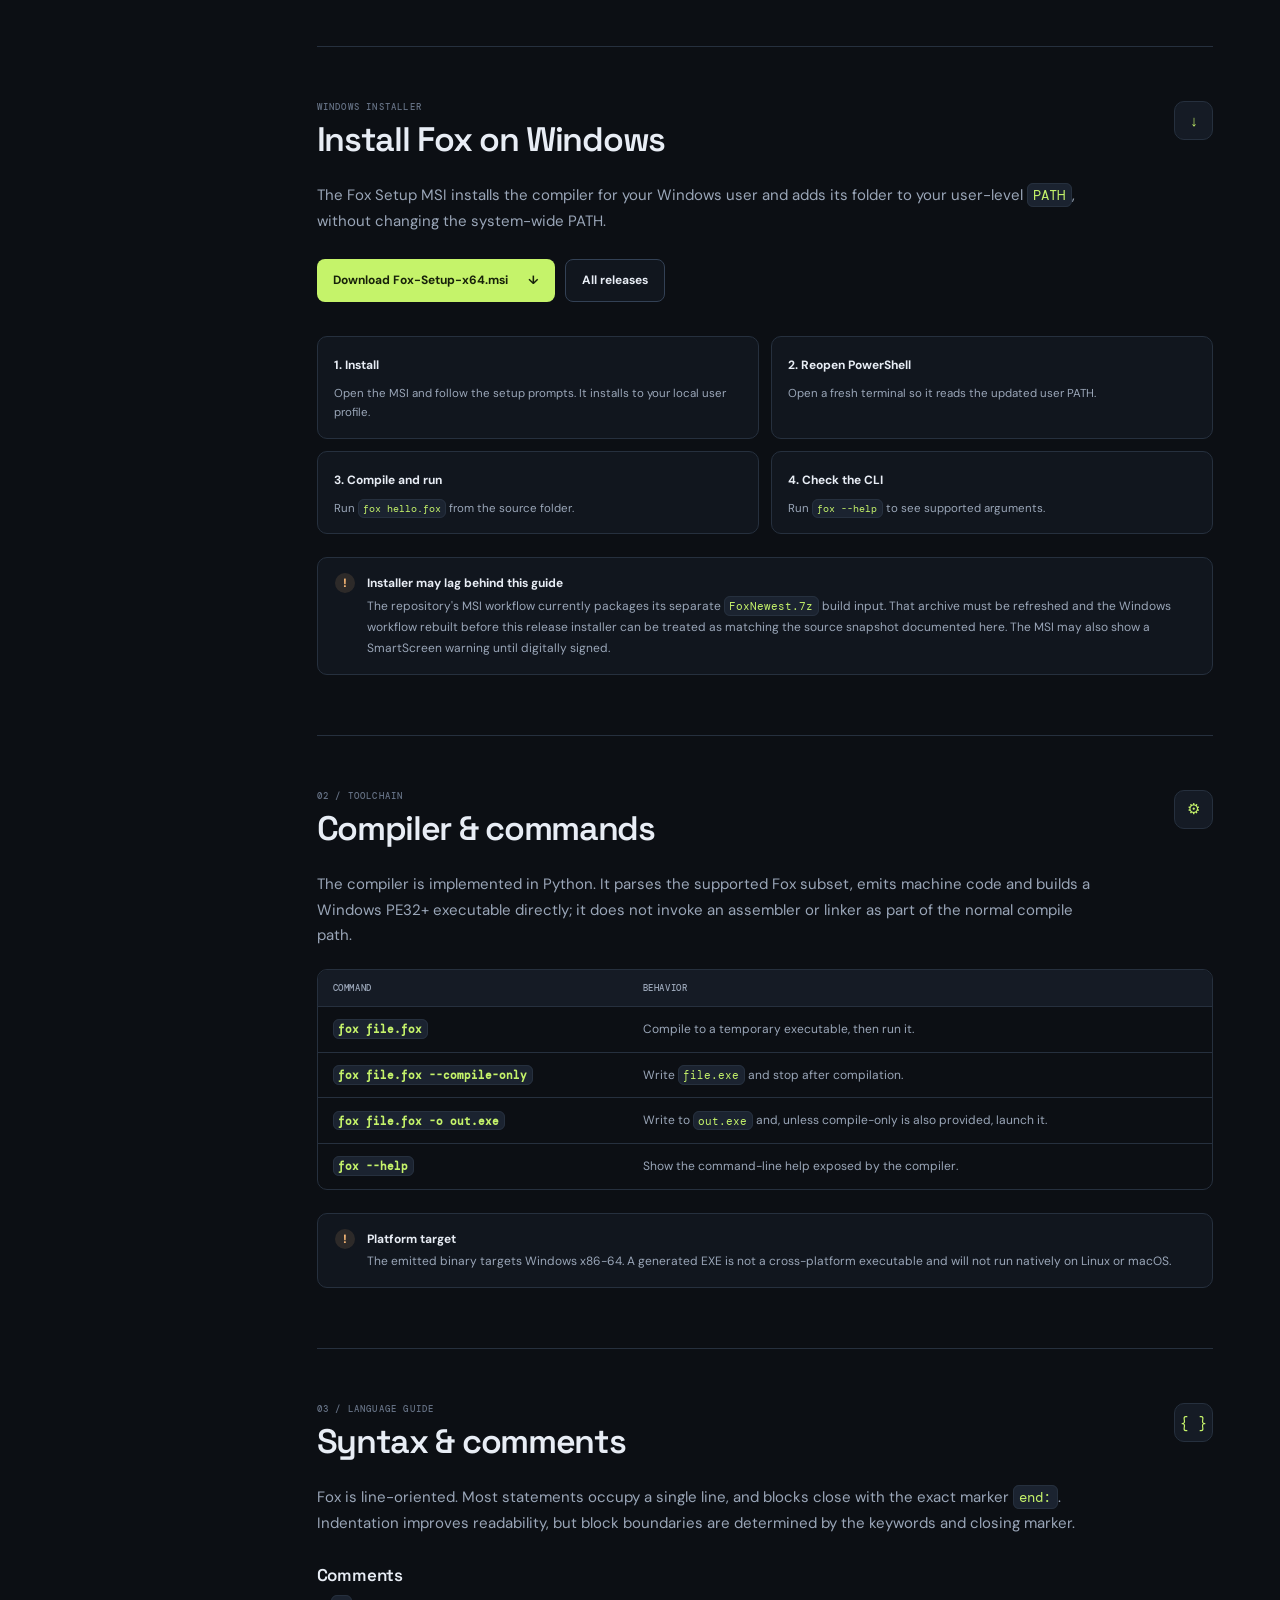
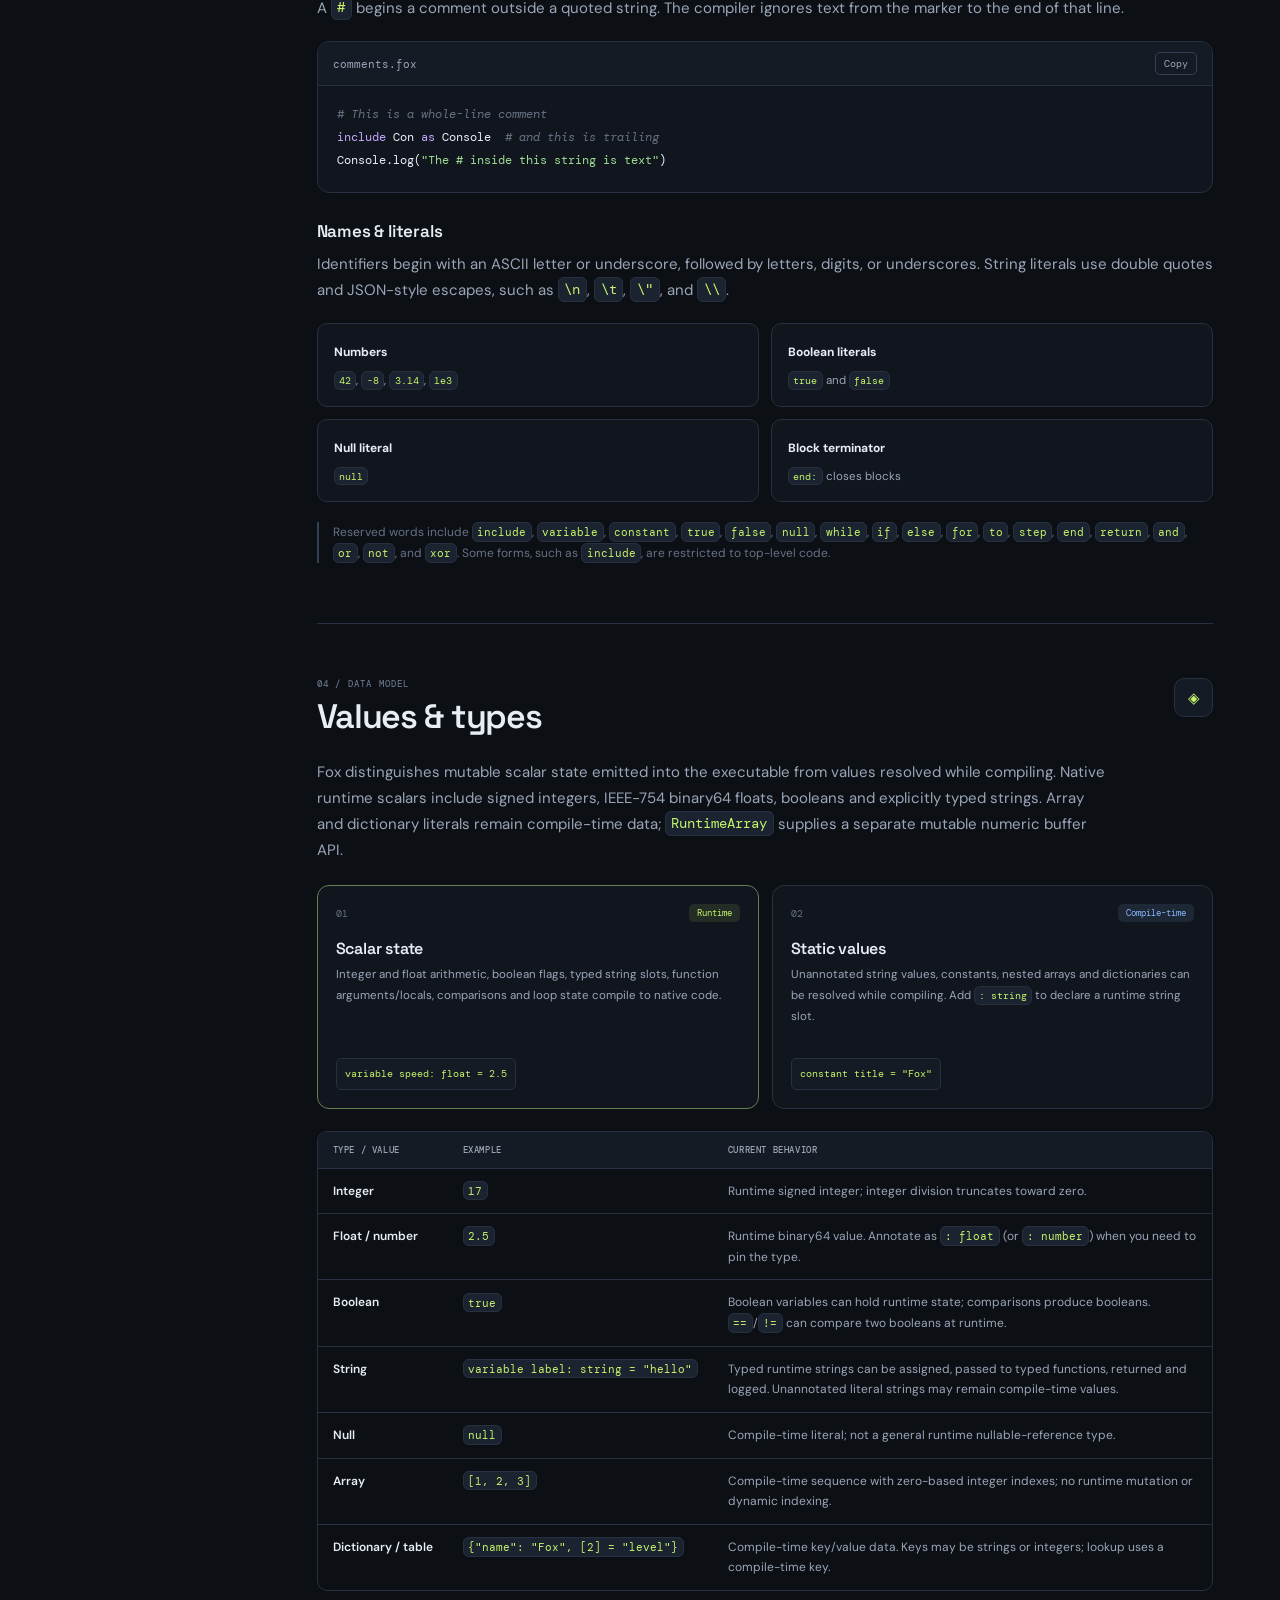
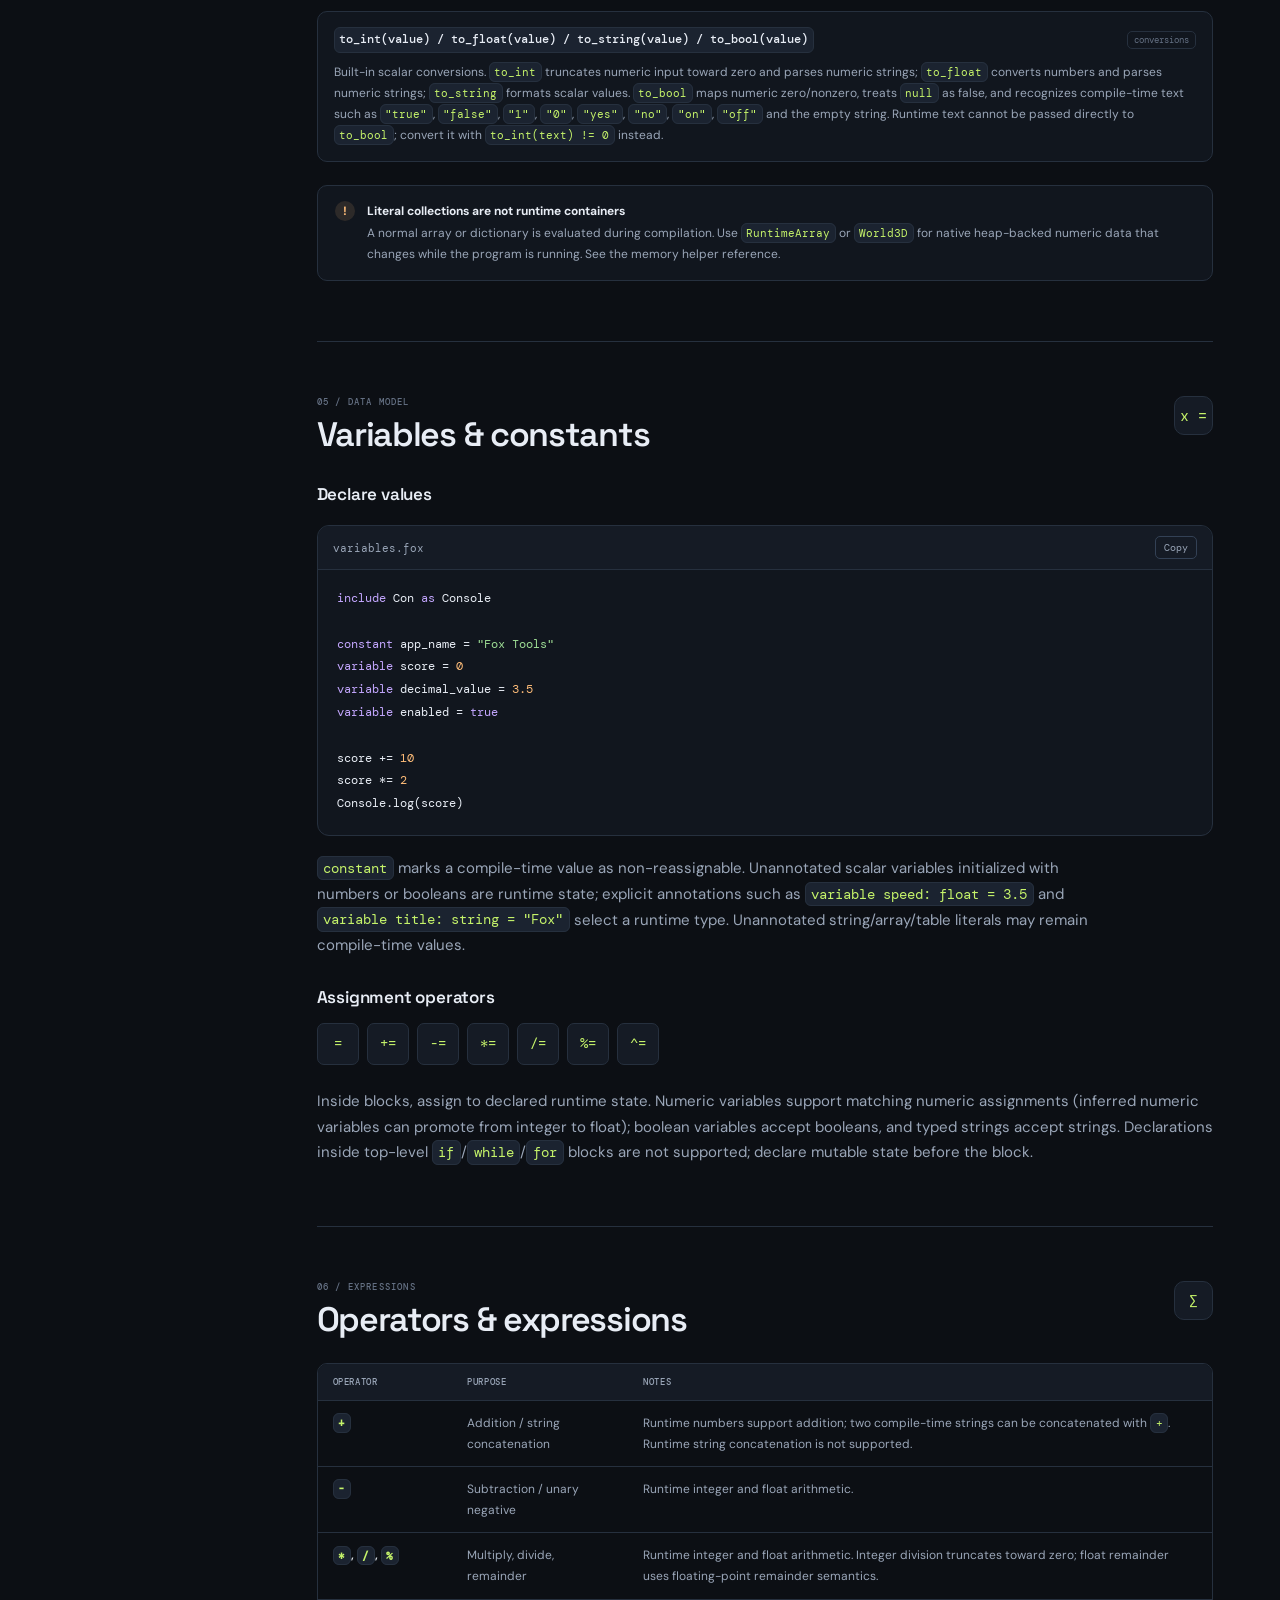
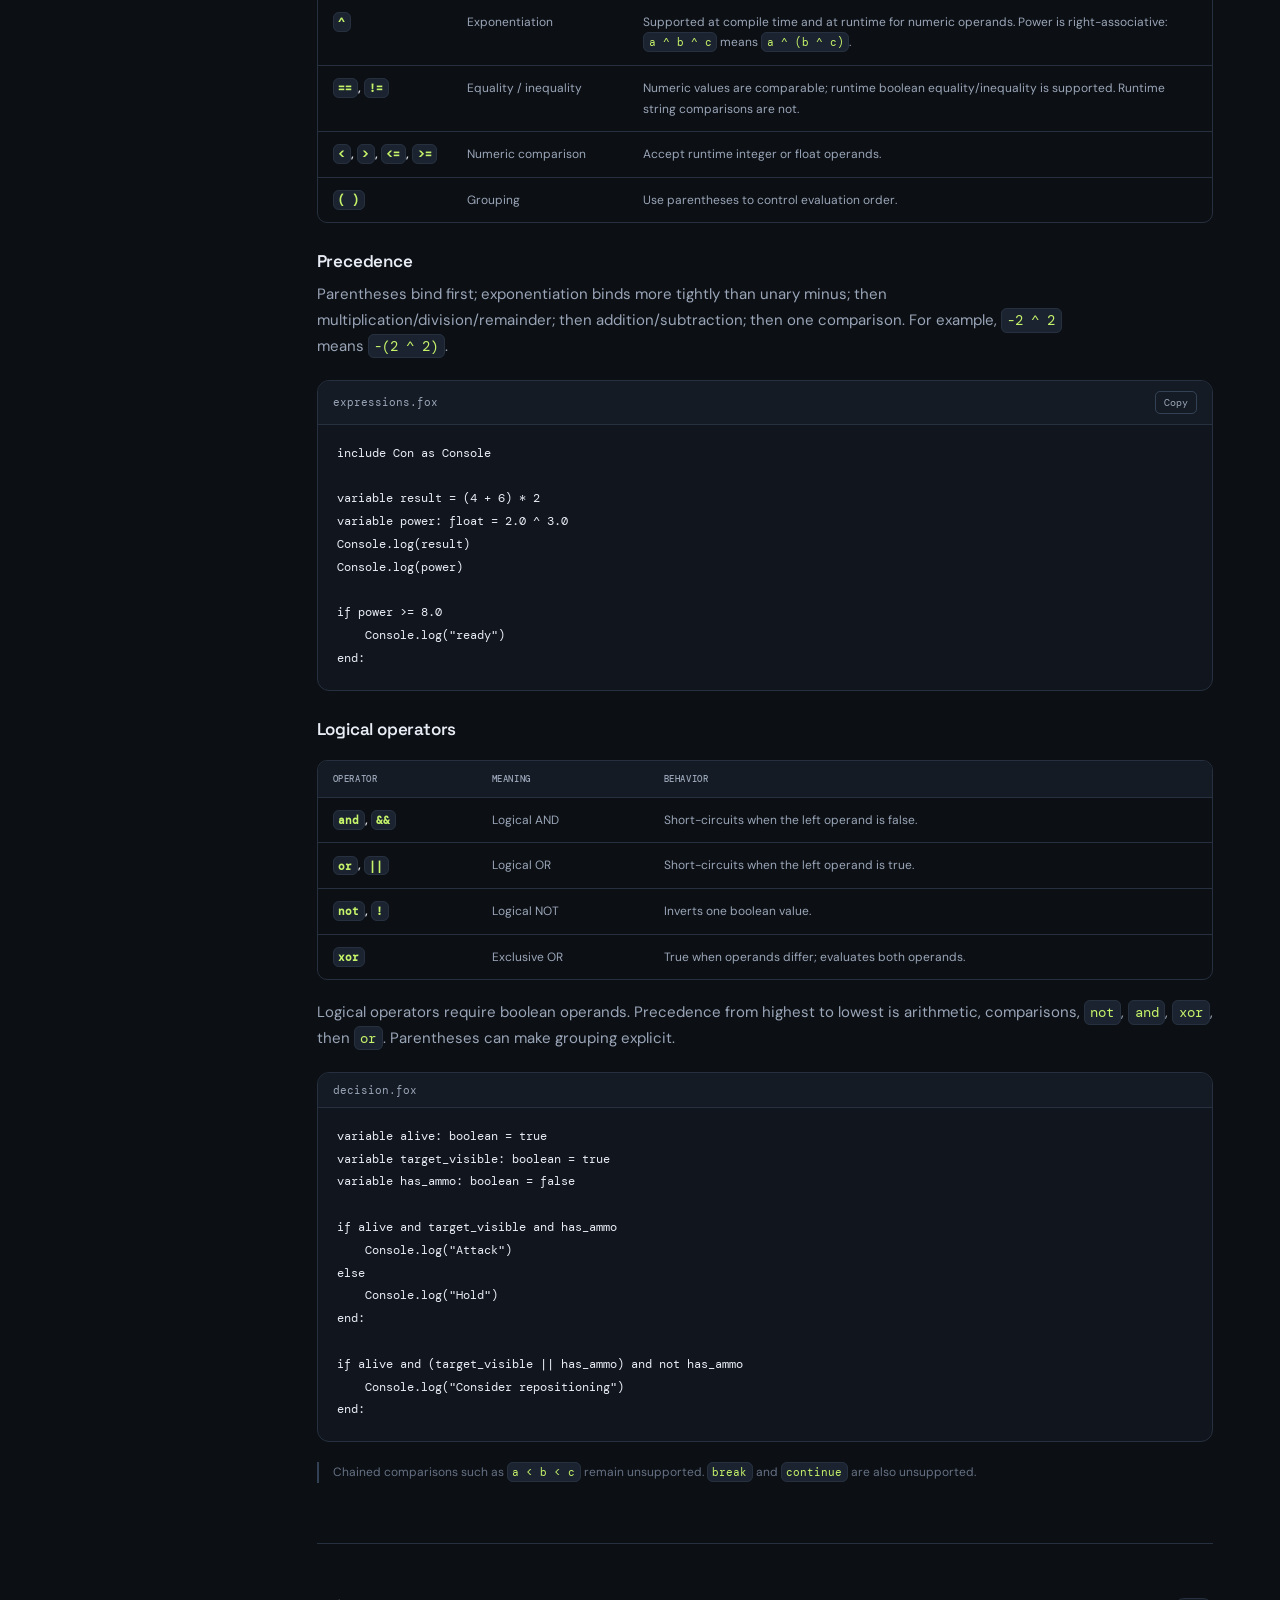
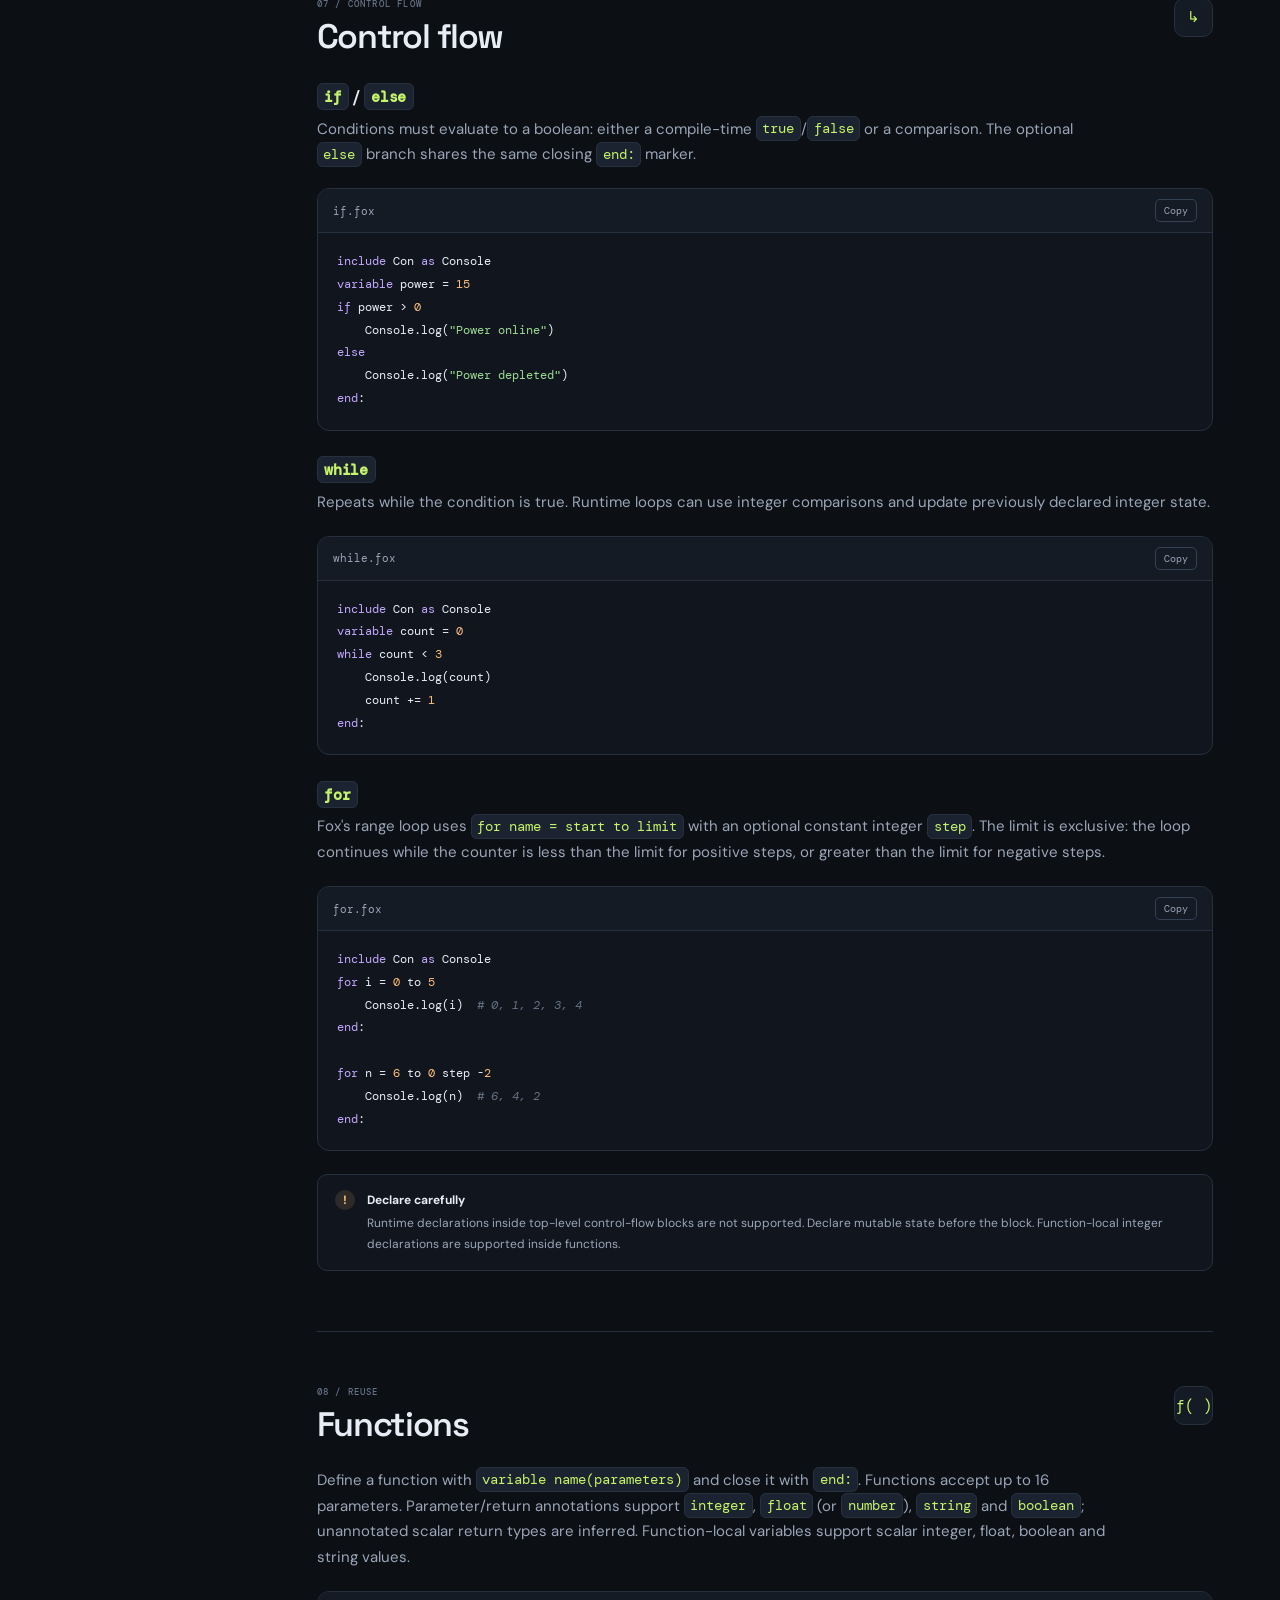
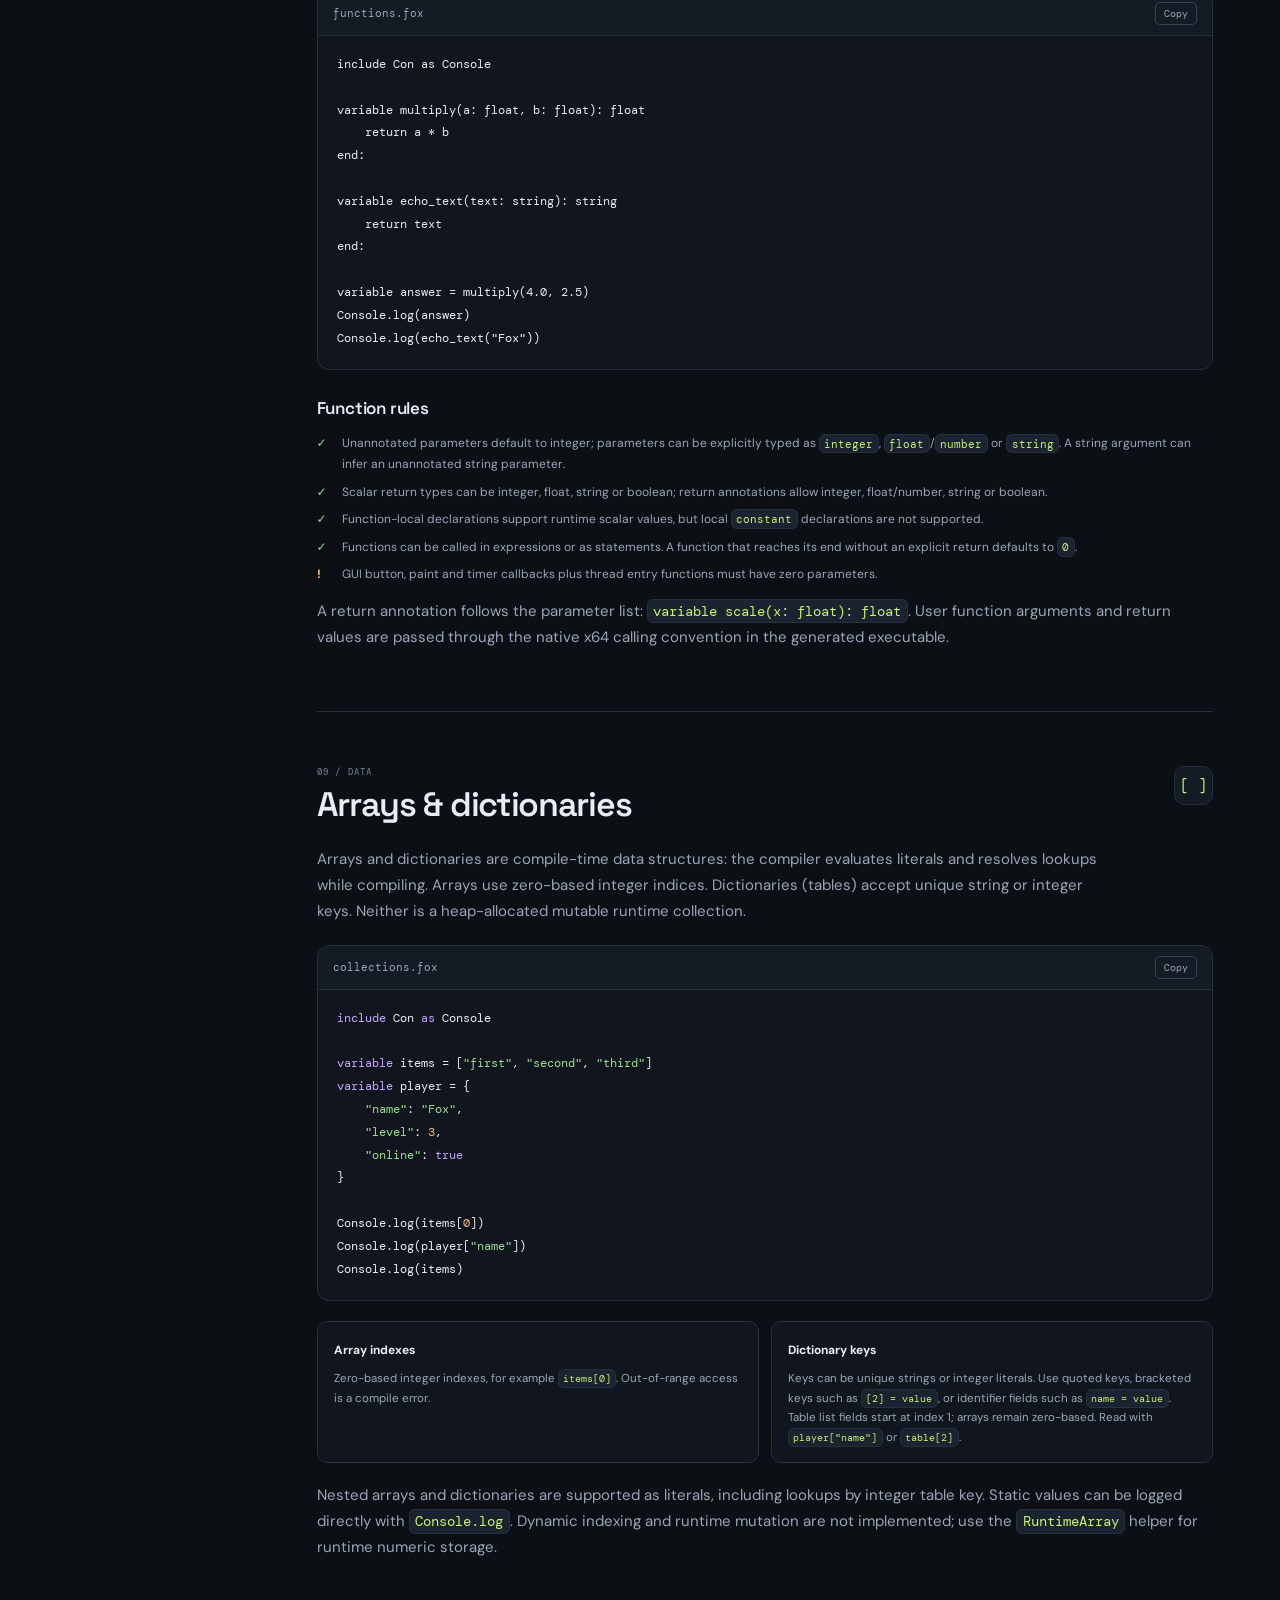
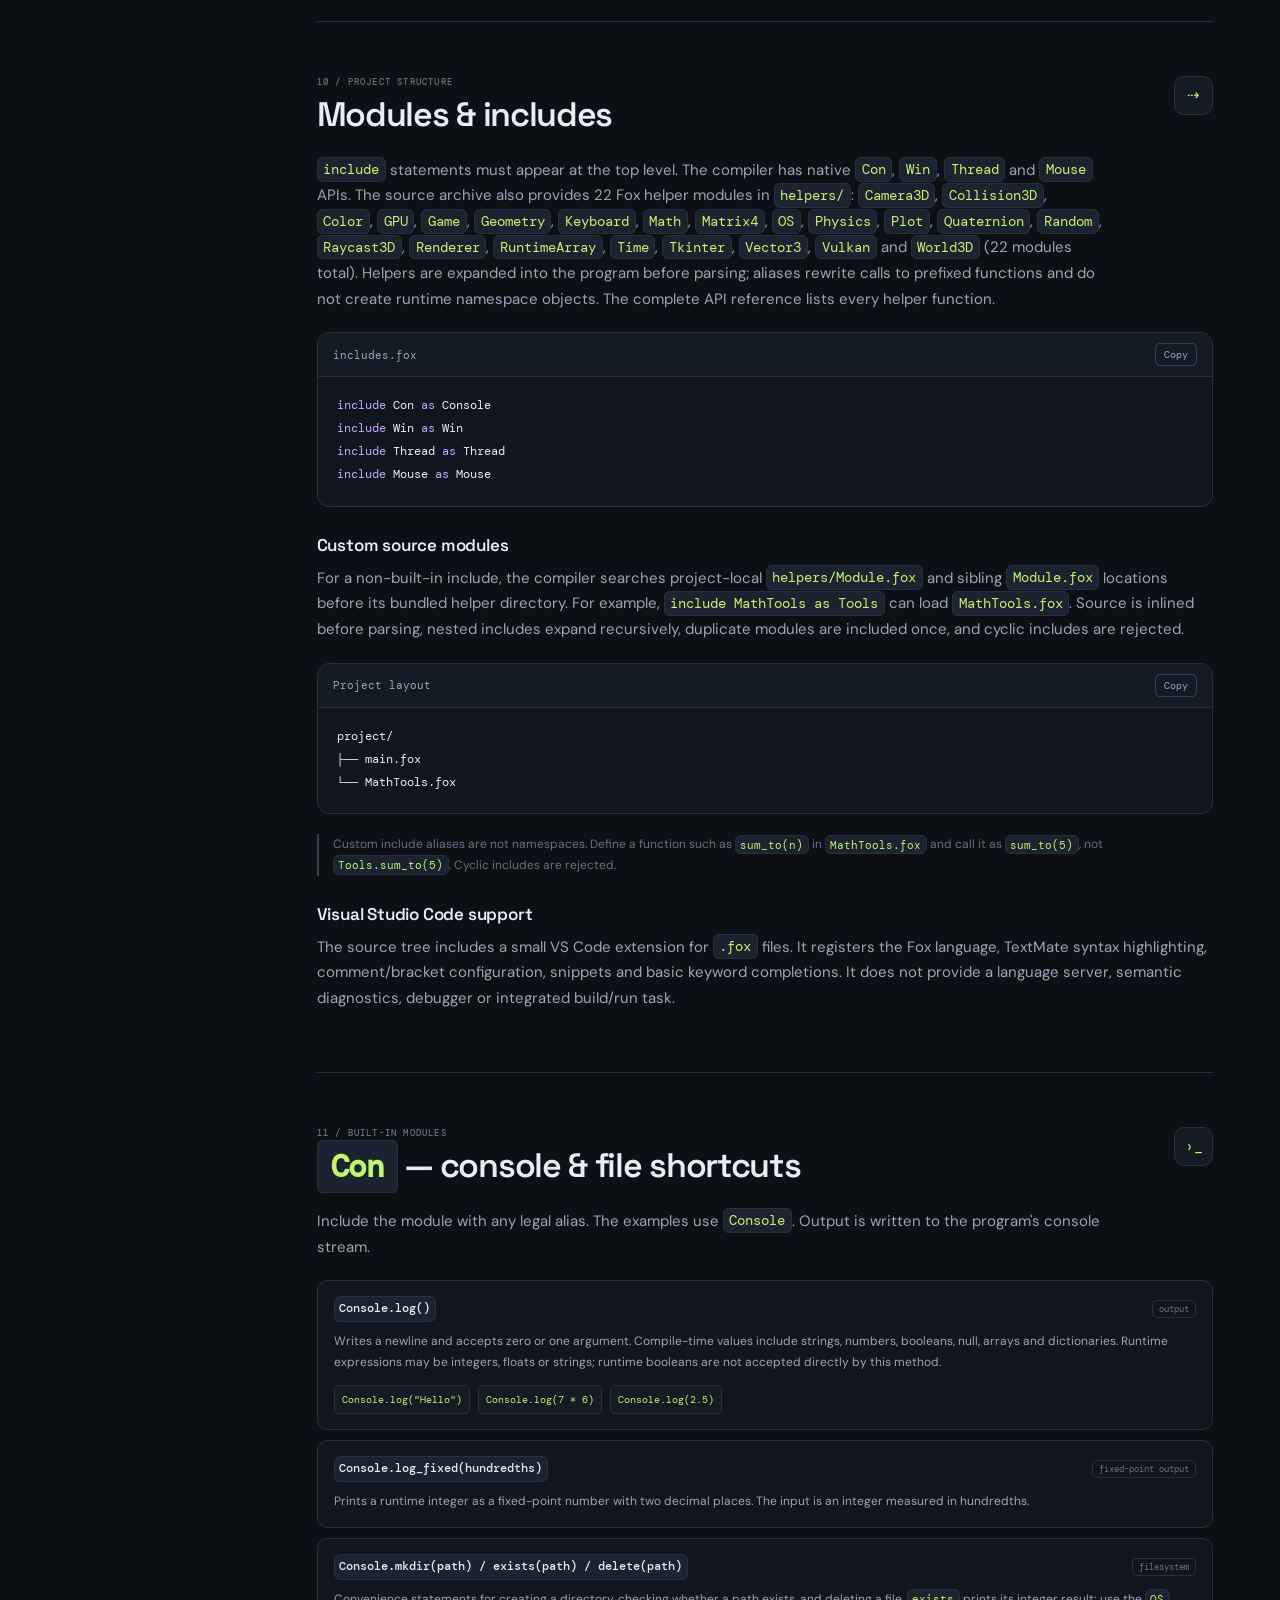
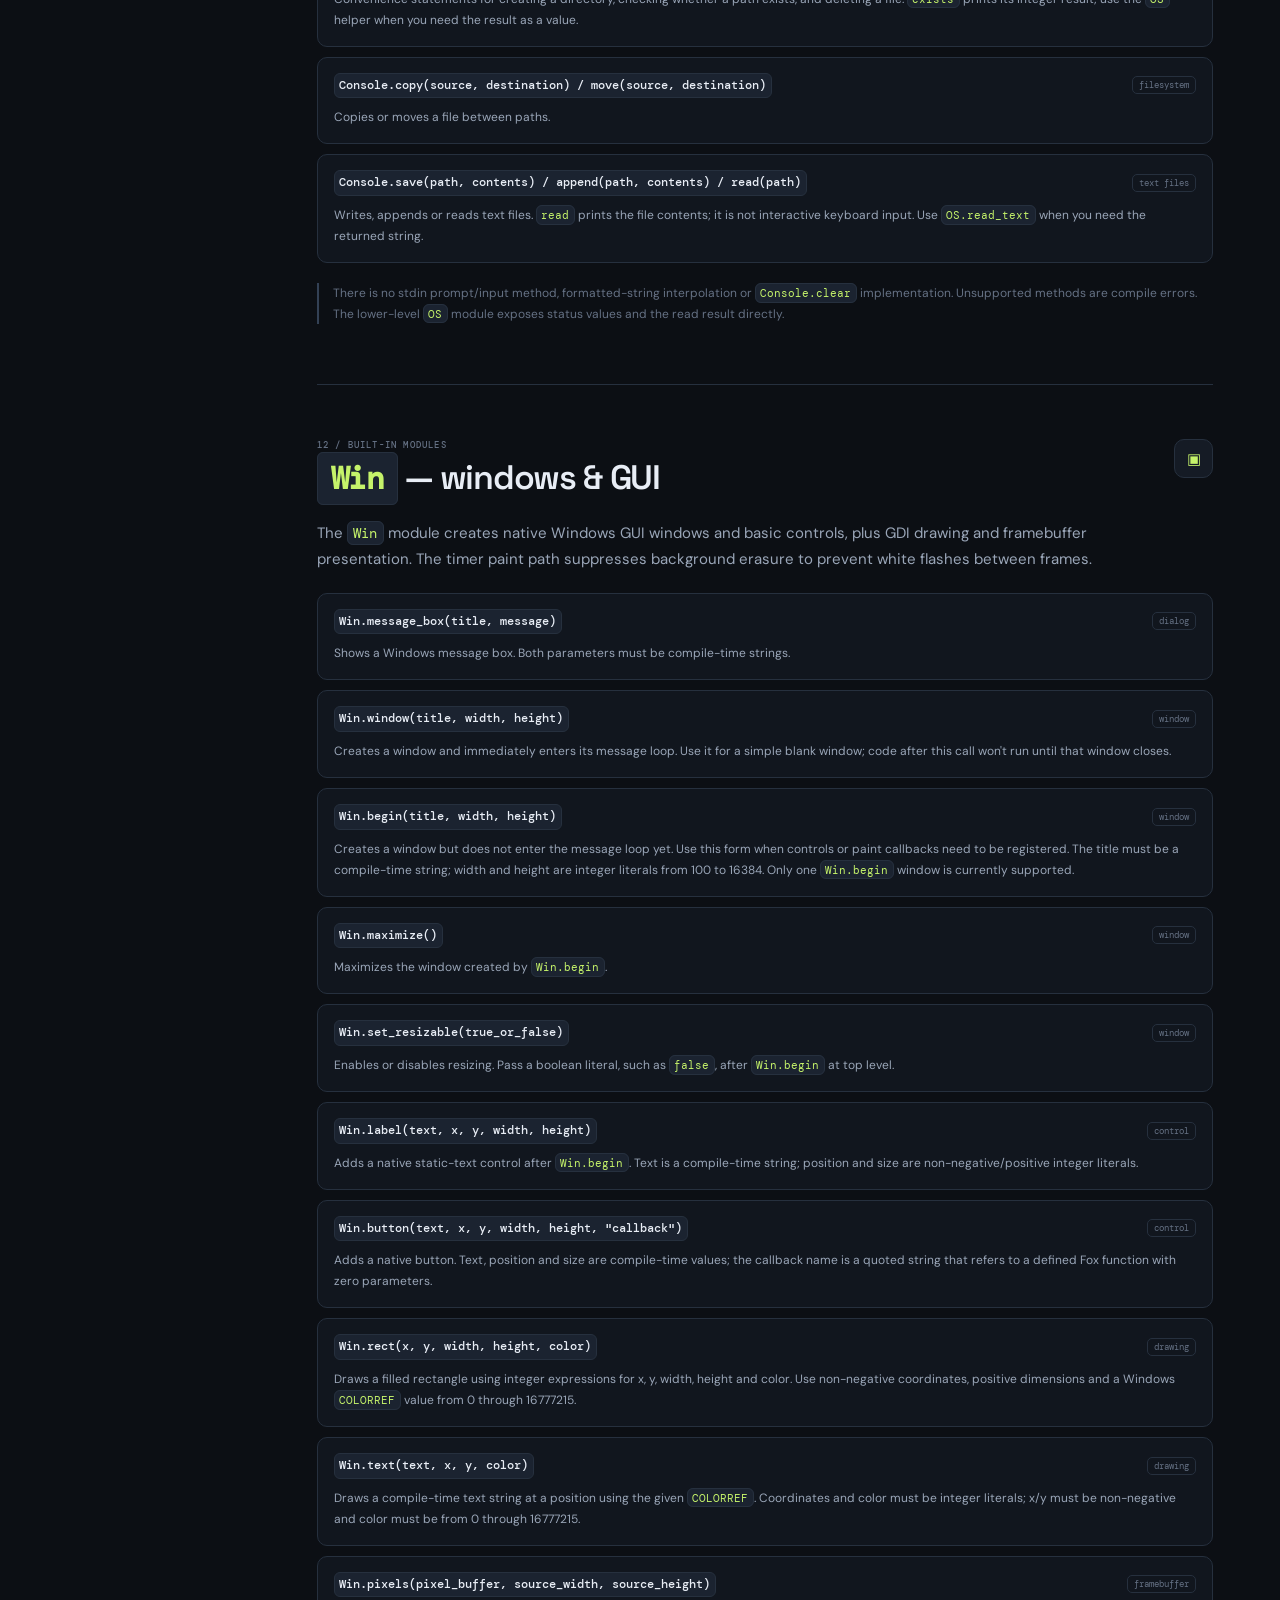
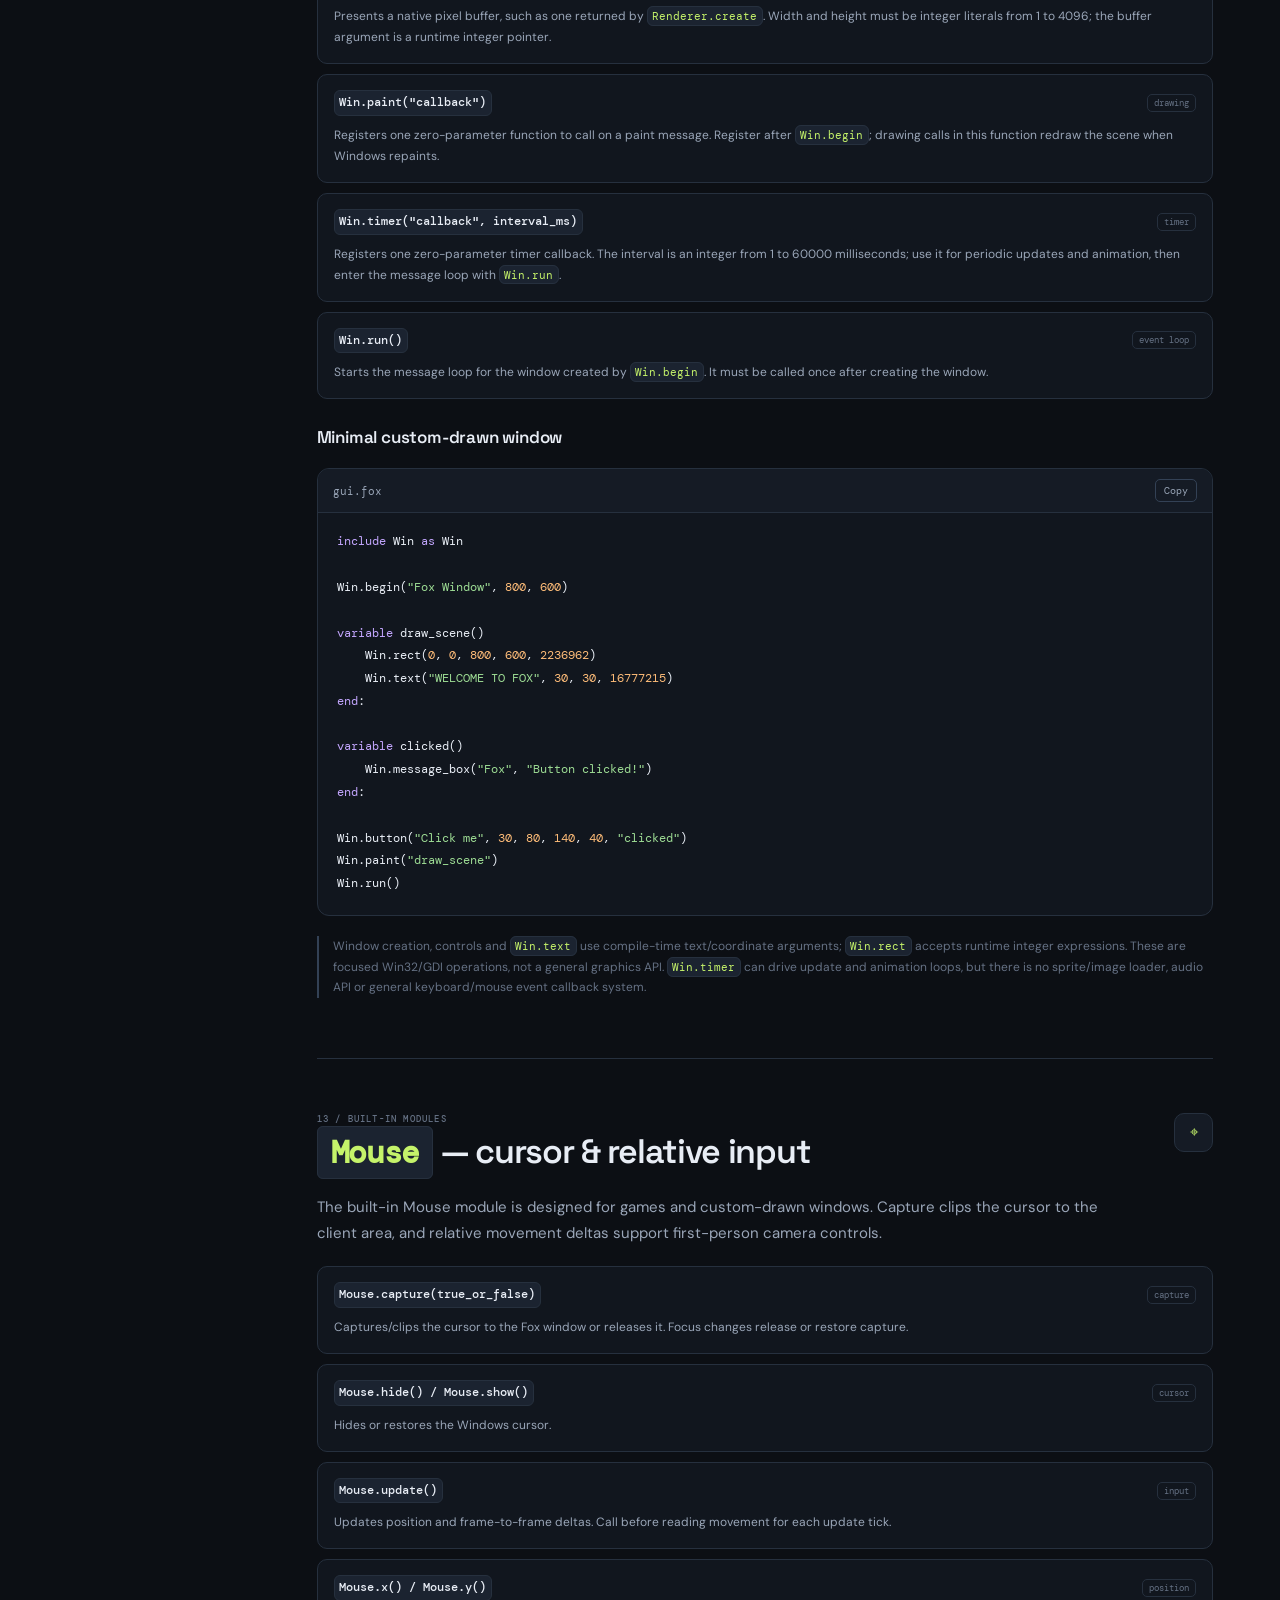
==== commit 2646ccb3: "Clarify boolean function type annotations in Fox guide" ====
--- a/index.html
+++ b/index.html
@@ -204,7 +204,7 @@
 
       <section class="doc-section" id="functions" data-search="functions parameters args return integer float number string typed annotations runtime locals max sixteen native code bool conversion">
         <div class="section-heading"><div><span class="section-kicker">08 / REUSE</span><h2>Functions</h2></div><span class="section-icon">f( )</span></div>
-        <p>Define a function with <code>variable name(parameters)</code> and close it with <code>end:</code>. Functions accept up to 16 parameters. Parameter/return annotations support <code>integer</code>, <code>float</code> (or <code>number</code>) and <code>string</code>; unannotated numeric return types are inferred. Function-local variables support scalar integer, float, boolean and string values.</p>
+        <p>Define a function with <code>variable name(parameters)</code> and close it with <code>end:</code>. Functions accept up to 16 parameters. Parameter/return annotations support <code>integer</code>, <code>float</code> (or <code>number</code>), <code>string</code> and <code>boolean</code>; unannotated scalar return types are inferred. Function-local variables support scalar integer, float, boolean and string values.</p>
         <div class="code-card"><div class="code-header"><span>functions.fox</span><button class="copy-button" data-copy="functions-code">Copy</button></div><pre><code id="functions-code">include Con as Console
 
 variable multiply(a: float, b: float): float
@@ -218,7 +218,7 @@
 variable answer = multiply(4.0, 2.5)
 Console.log(answer)
 Console.log(echo_text("Fox"))</code></pre></div>
-        <h3>Function rules</h3><ul class="feature-list"><li><span class="checkmark">✓</span><span>Unannotated parameters default to integer; parameters can be explicitly typed as <code>integer</code>, <code>float</code>/<code>number</code> or <code>string</code>. A string argument can infer an unannotated string parameter.</span></li><li><span class="checkmark">✓</span><span>Scalar return types can be integer, float, string or boolean; return annotations currently allow integer, float/number or string.</span></li><li><span class="checkmark">✓</span><span>Function-local declarations support runtime scalar values, but local <code>constant</code> declarations are not supported.</span></li><li><span class="checkmark">✓</span><span>Functions can be called in expressions or as statements. A function that reaches its end without an explicit return defaults to <code>0</code>.</span></li><li><span class="limitmark">!</span><span>GUI button, paint and timer callbacks plus thread entry functions must have zero parameters.</span></li></ul>
+        <h3>Function rules</h3><ul class="feature-list"><li><span class="checkmark">✓</span><span>Unannotated parameters default to integer; parameters can be explicitly typed as <code>integer</code>, <code>float</code>/<code>number</code> or <code>string</code>. A string argument can infer an unannotated string parameter.</span></li><li><span class="checkmark">✓</span><span>Scalar return types can be integer, float, string or boolean; return annotations allow integer, float/number, string or boolean.</span></li><li><span class="checkmark">✓</span><span>Function-local declarations support runtime scalar values, but local <code>constant</code> declarations are not supported.</span></li><li><span class="checkmark">✓</span><span>Functions can be called in expressions or as statements. A function that reaches its end without an explicit return defaults to <code>0</code>.</span></li><li><span class="limitmark">!</span><span>GUI button, paint and timer callbacks plus thread entry functions must have zero parameters.</span></li></ul>
         <p>A return annotation follows the parameter list: <code>variable scale(x: float): float</code>. User function arguments and return values are passed through the native x64 calling convention in the generated executable.</p>
       </section>
 
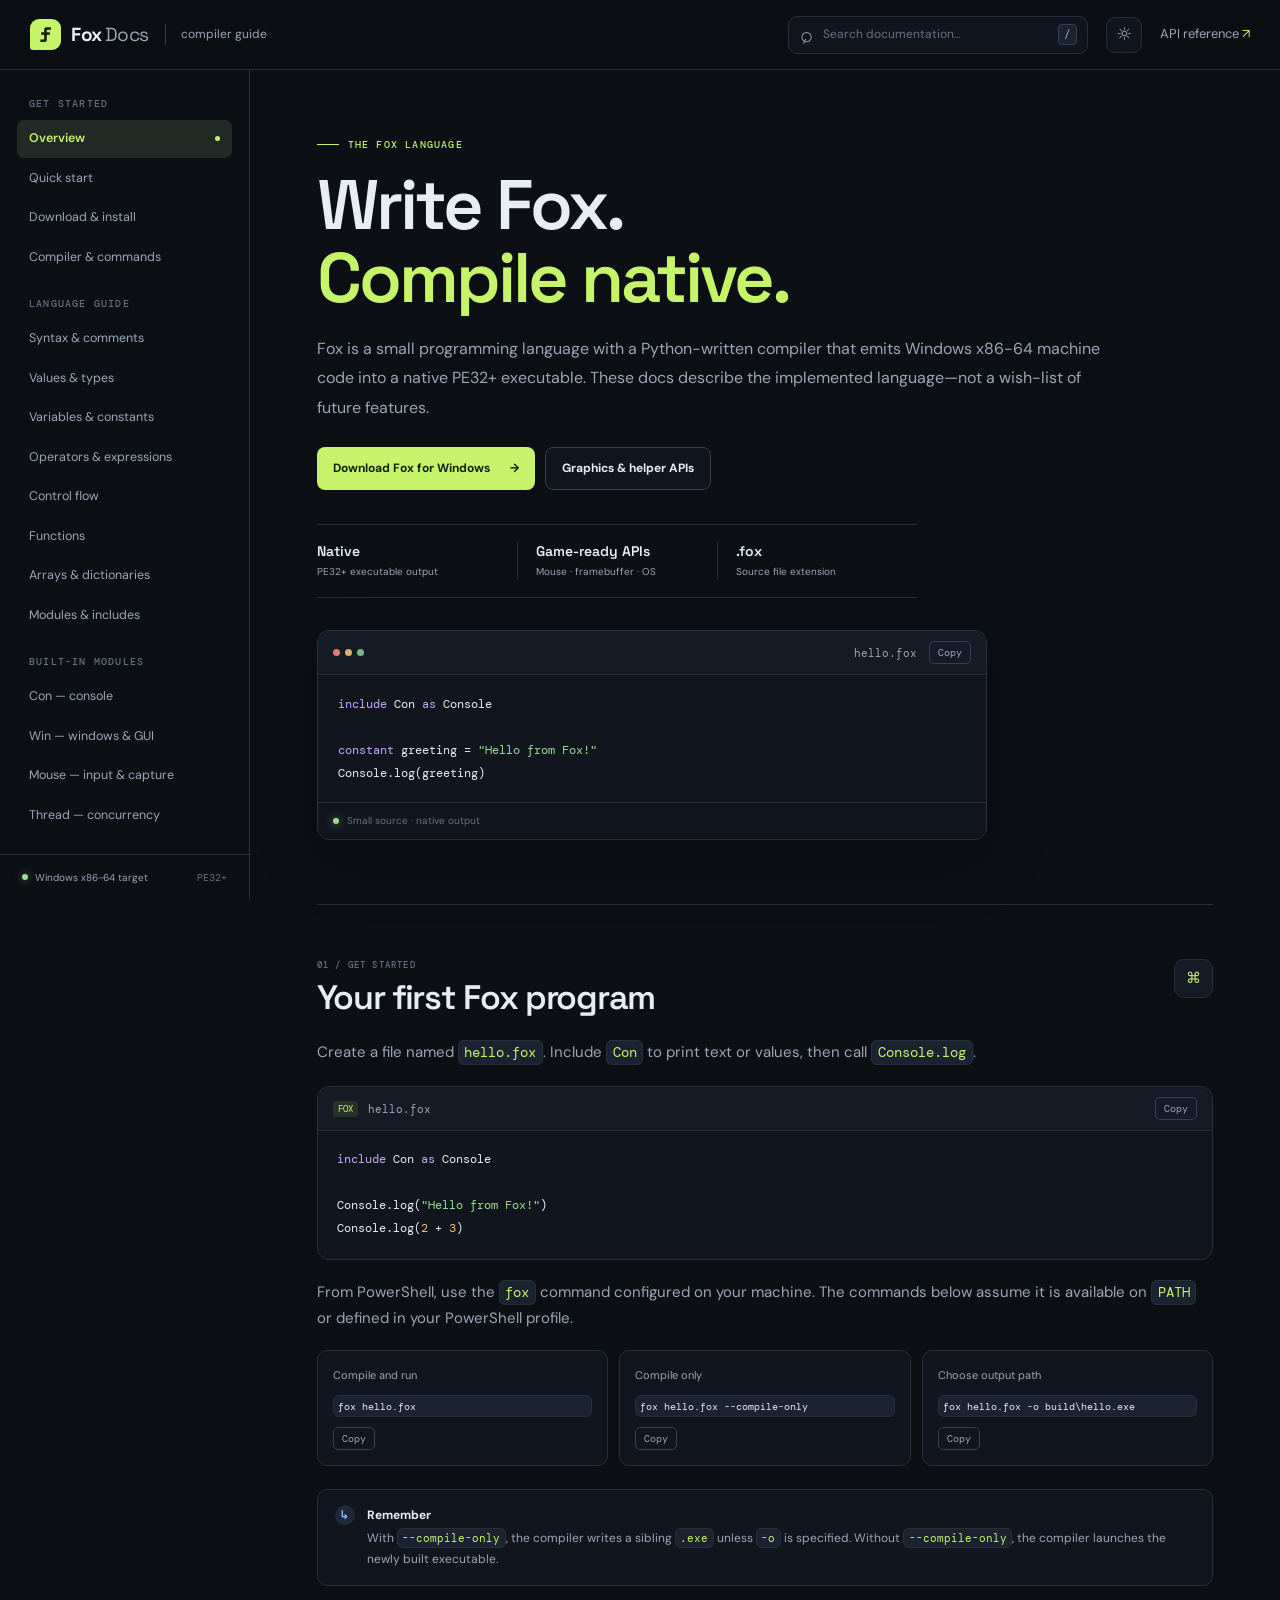
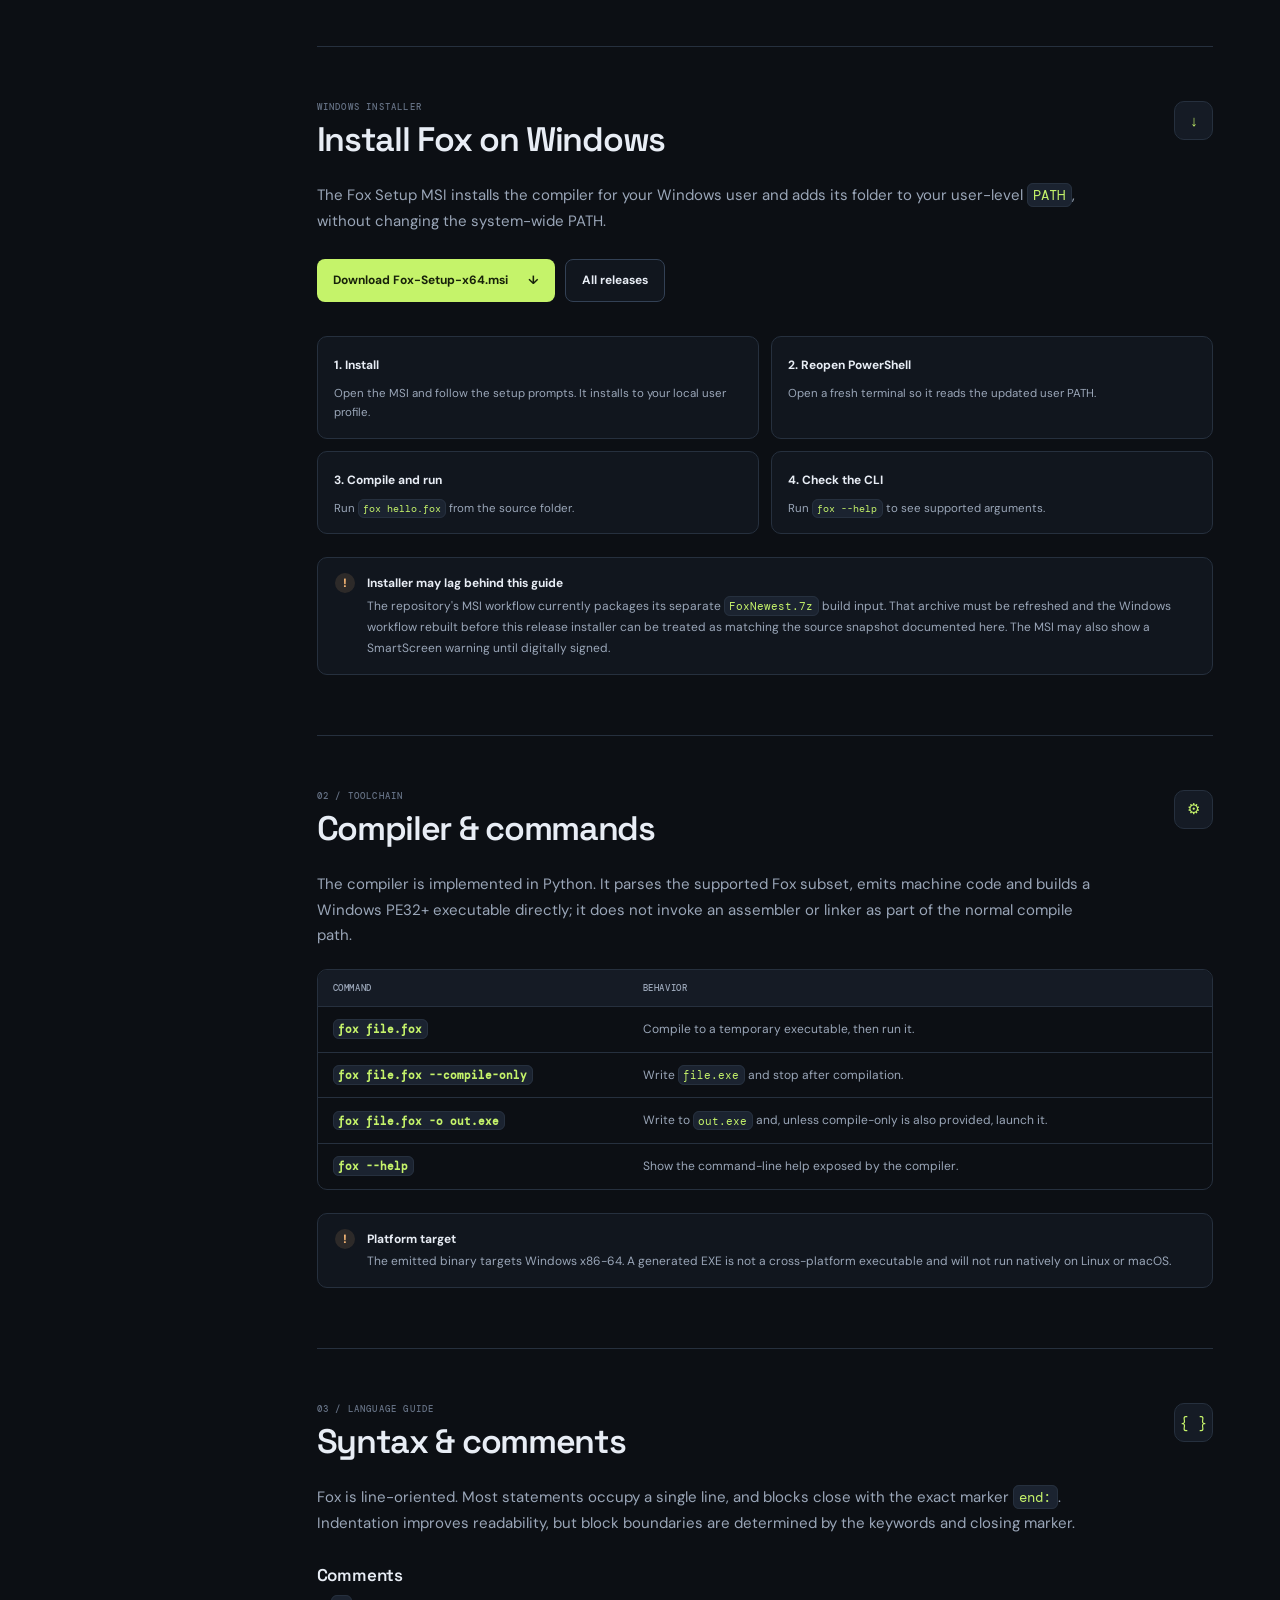
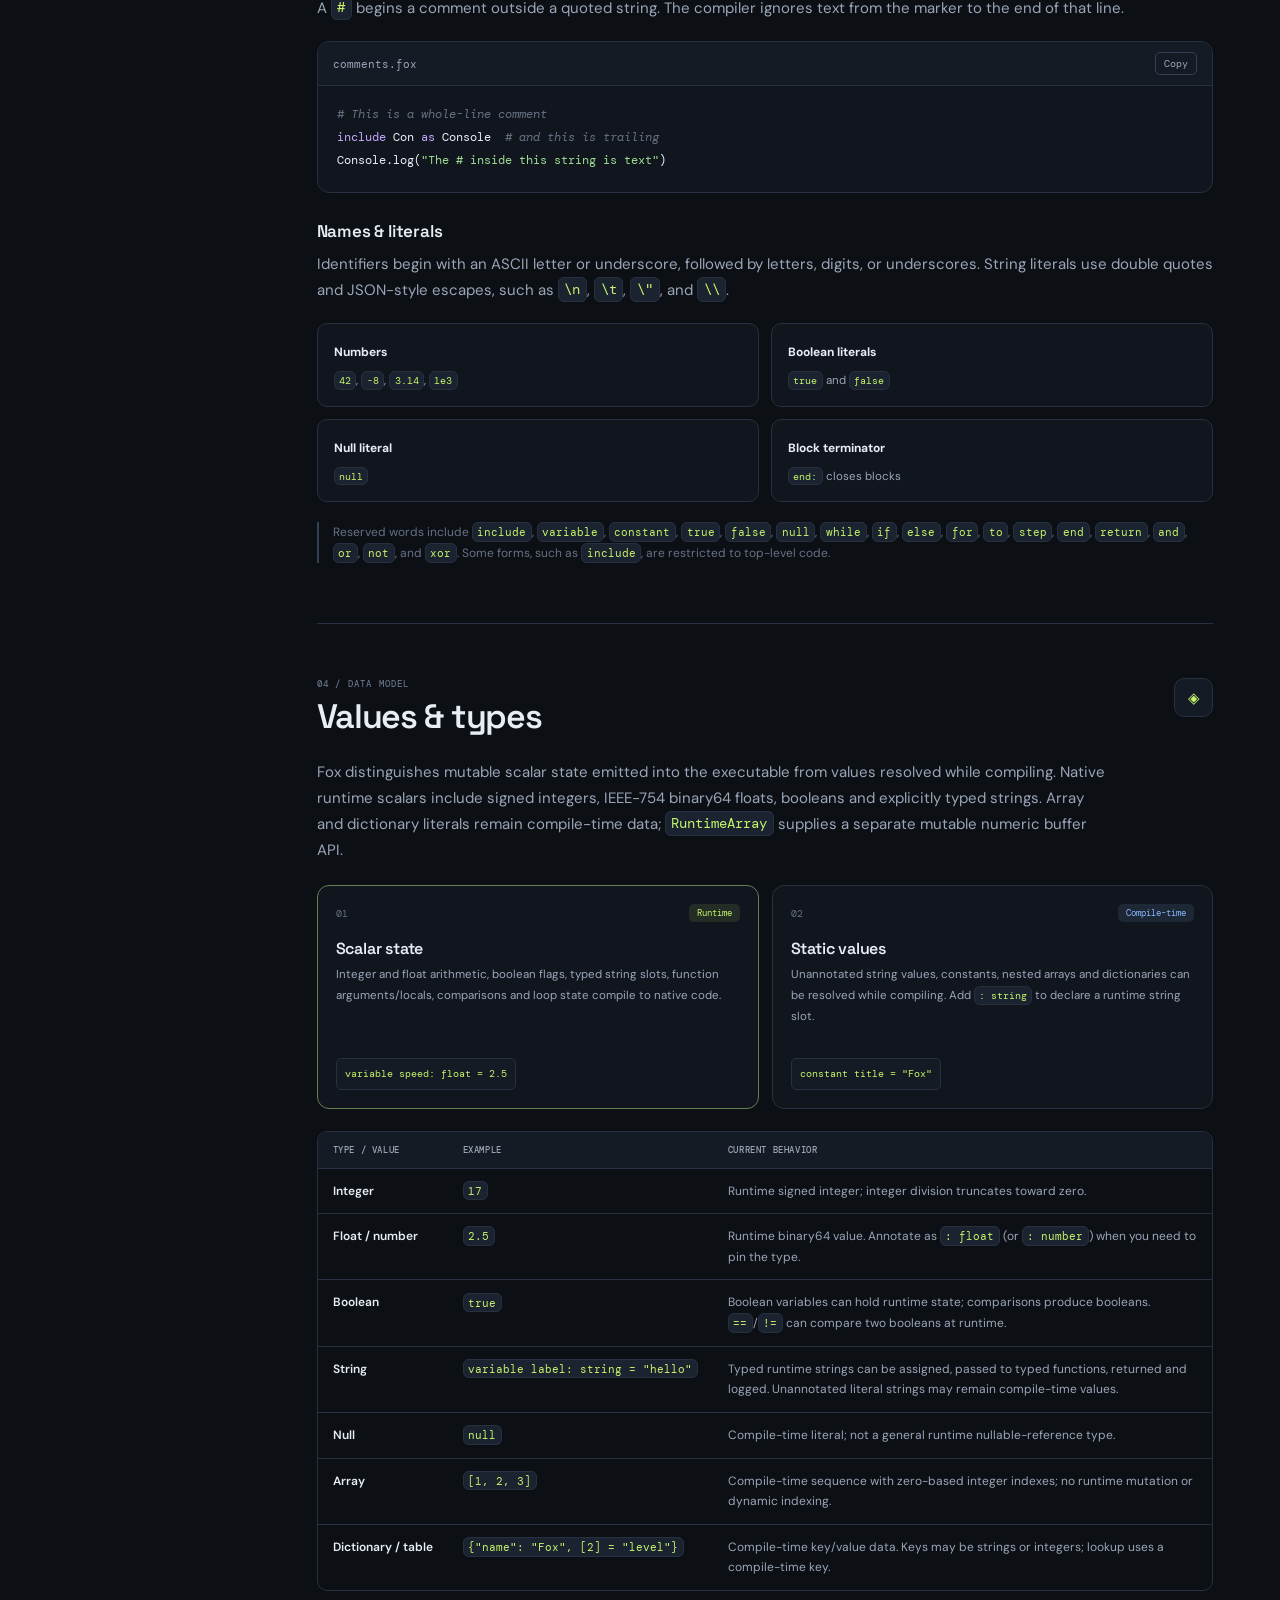
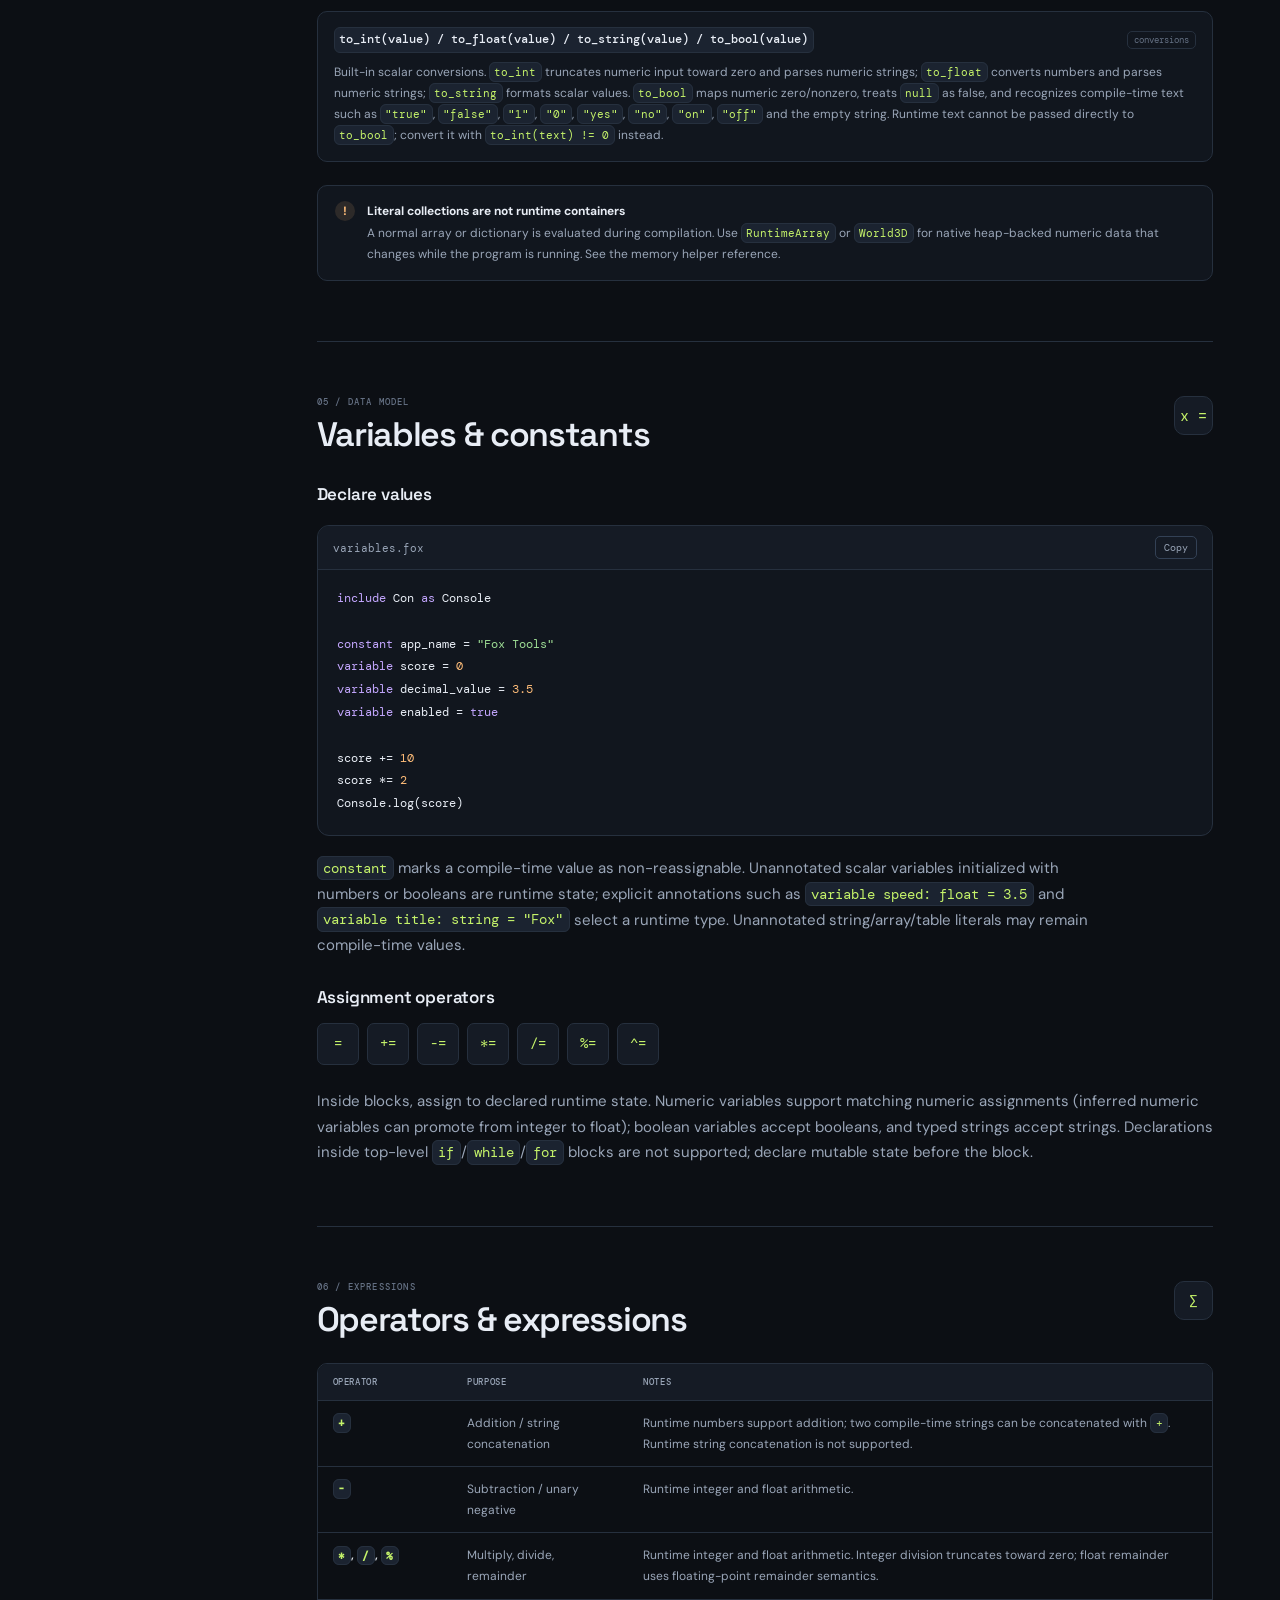
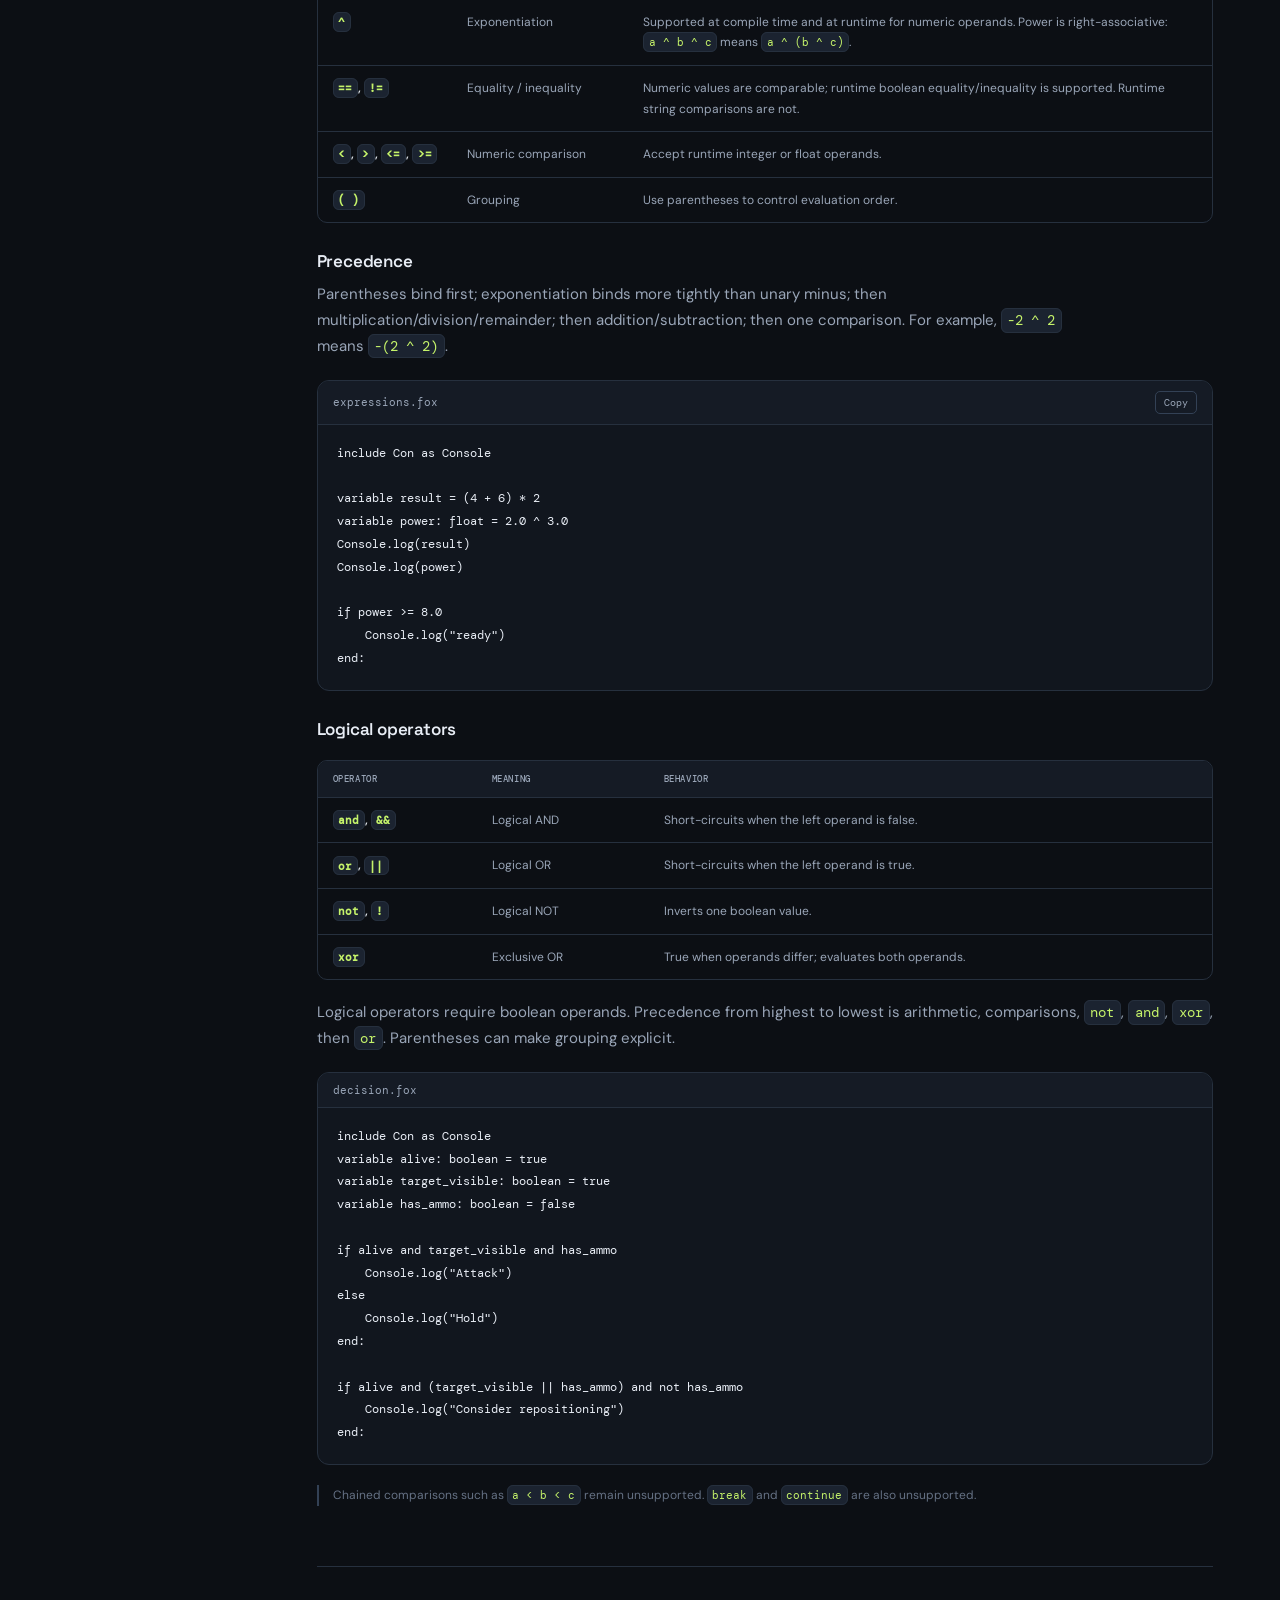
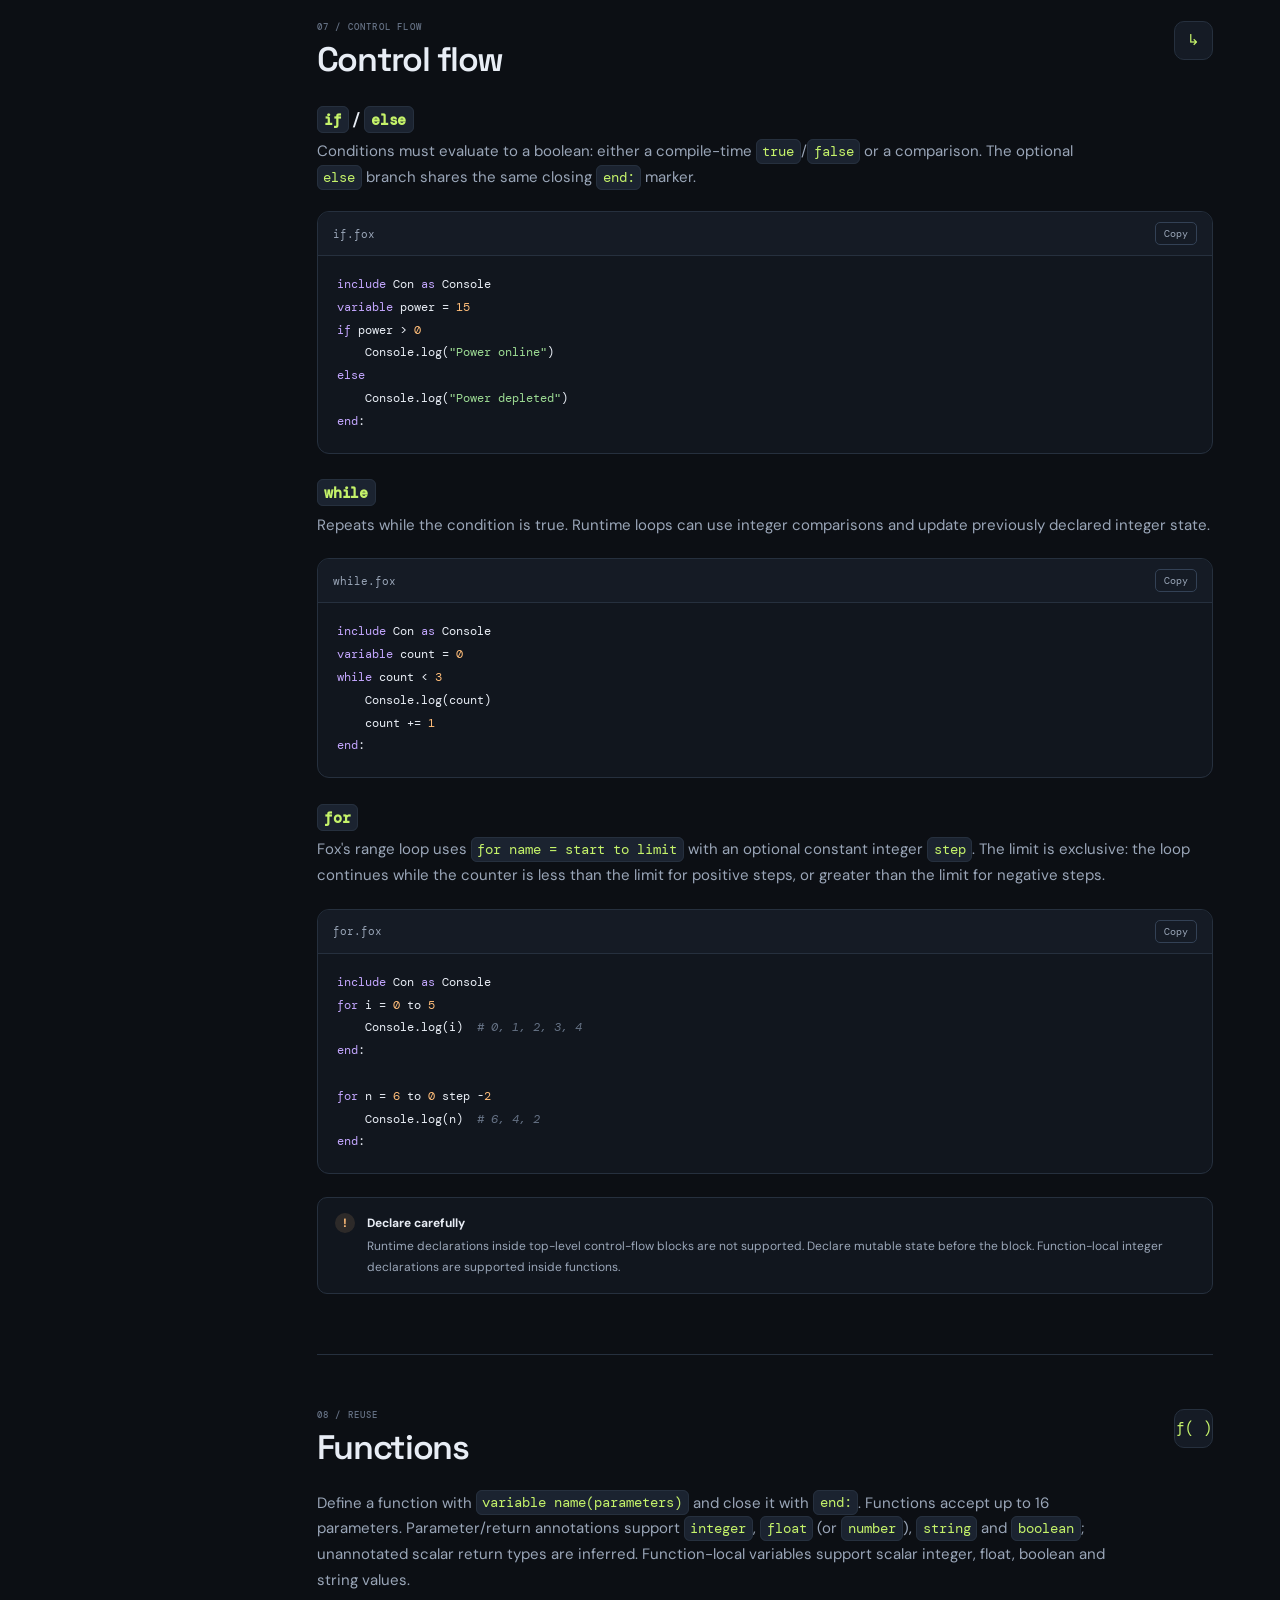
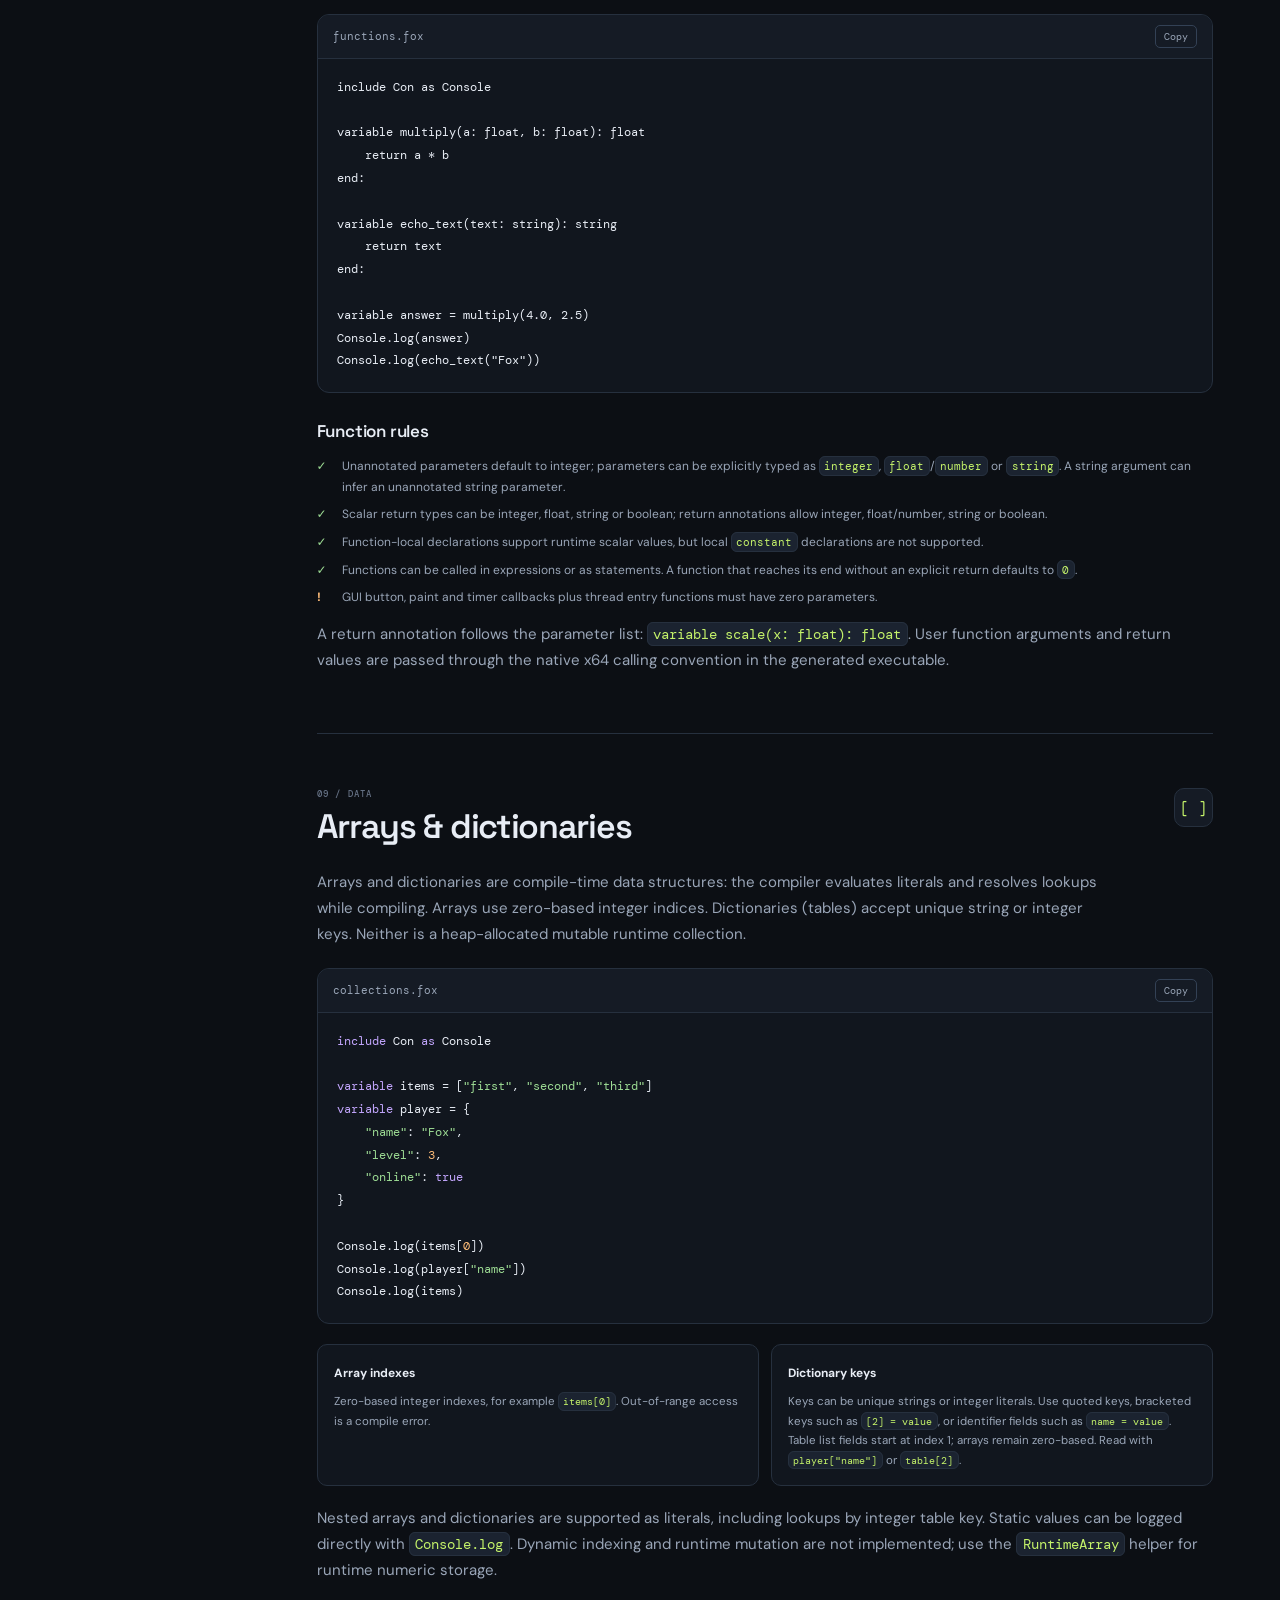
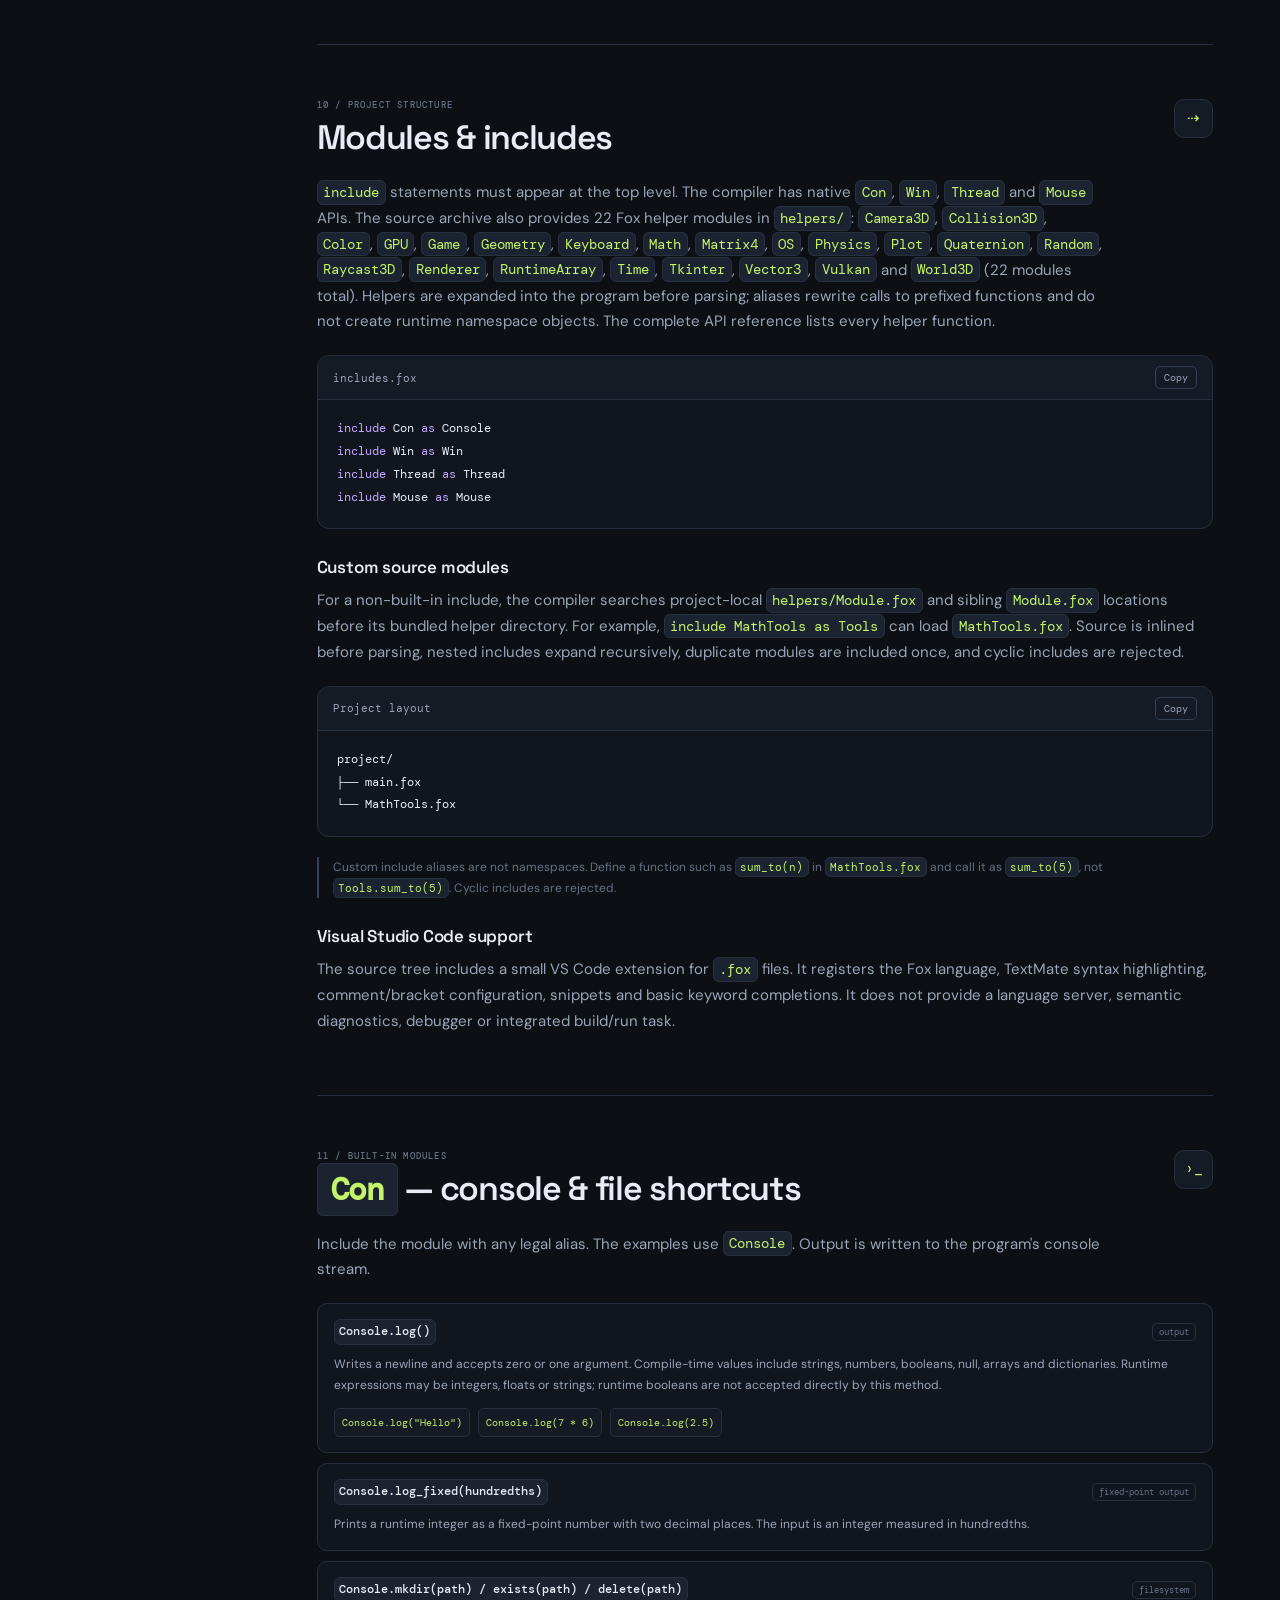
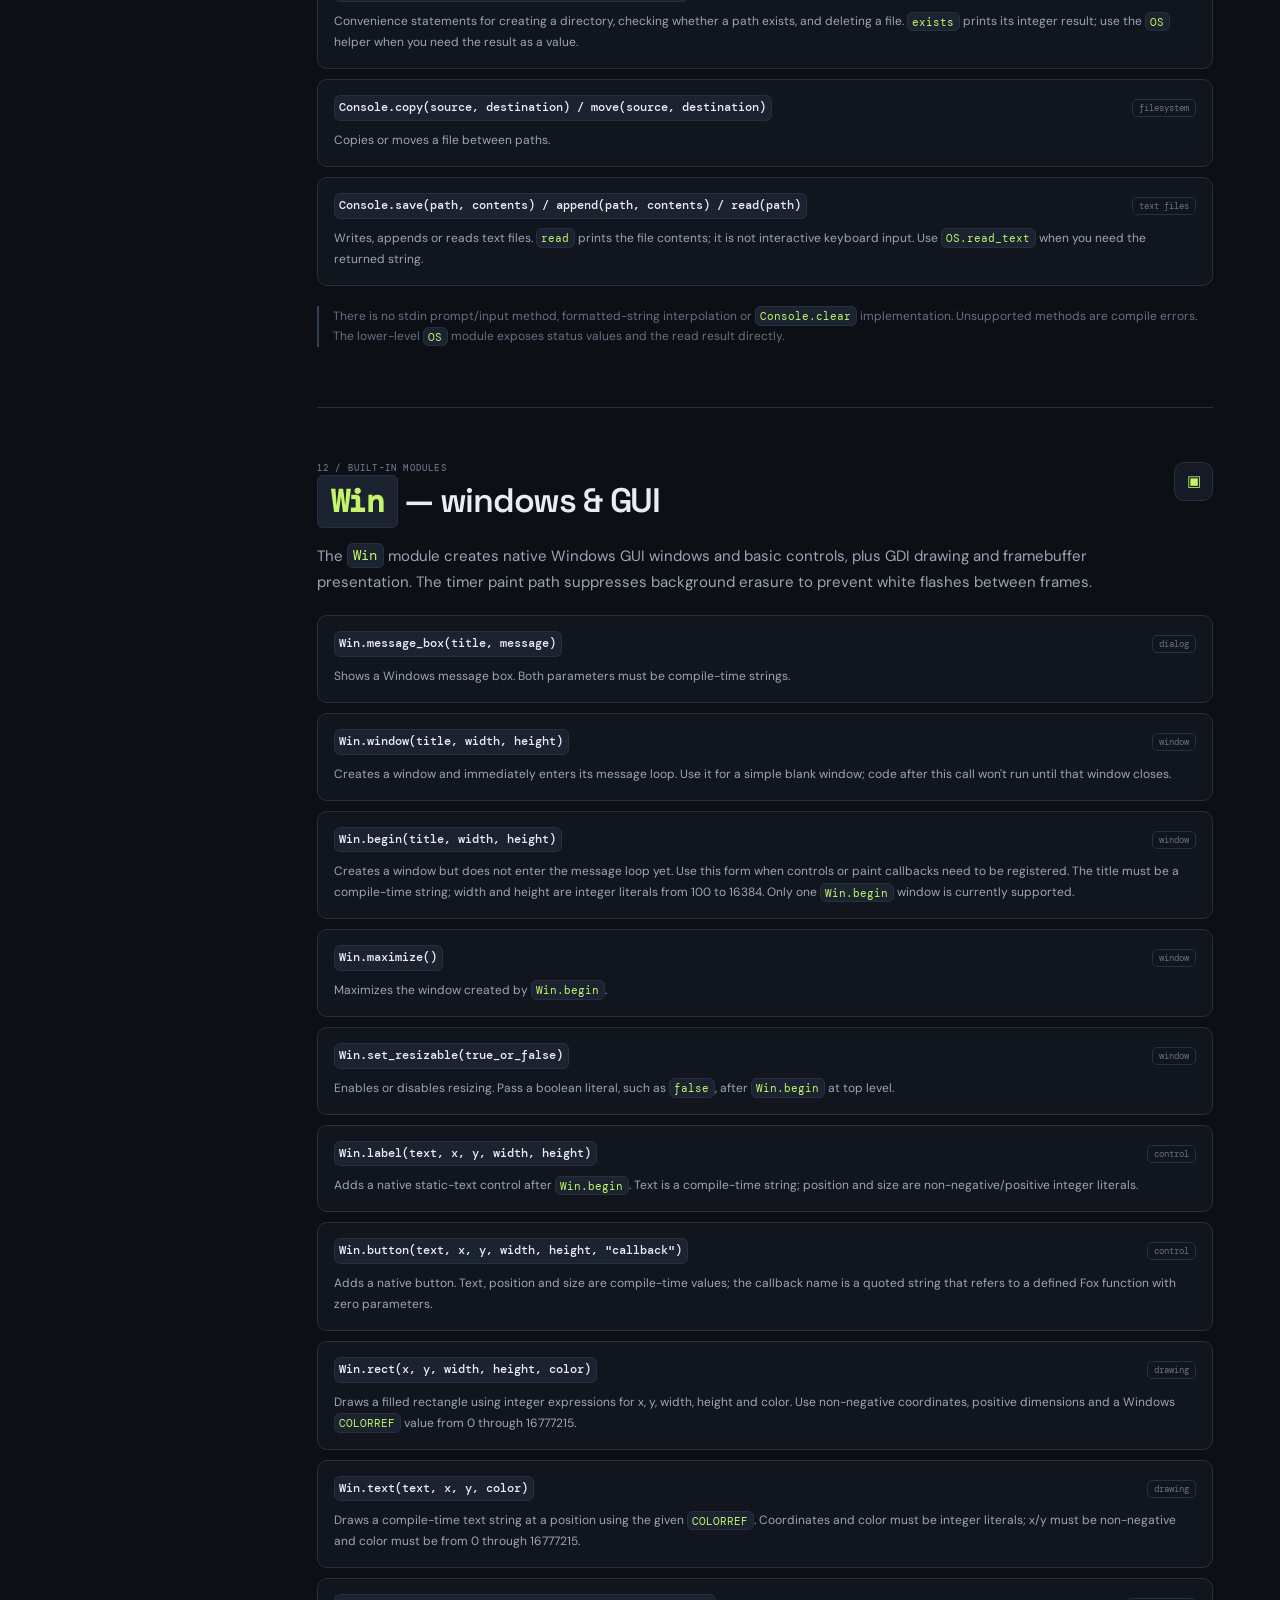
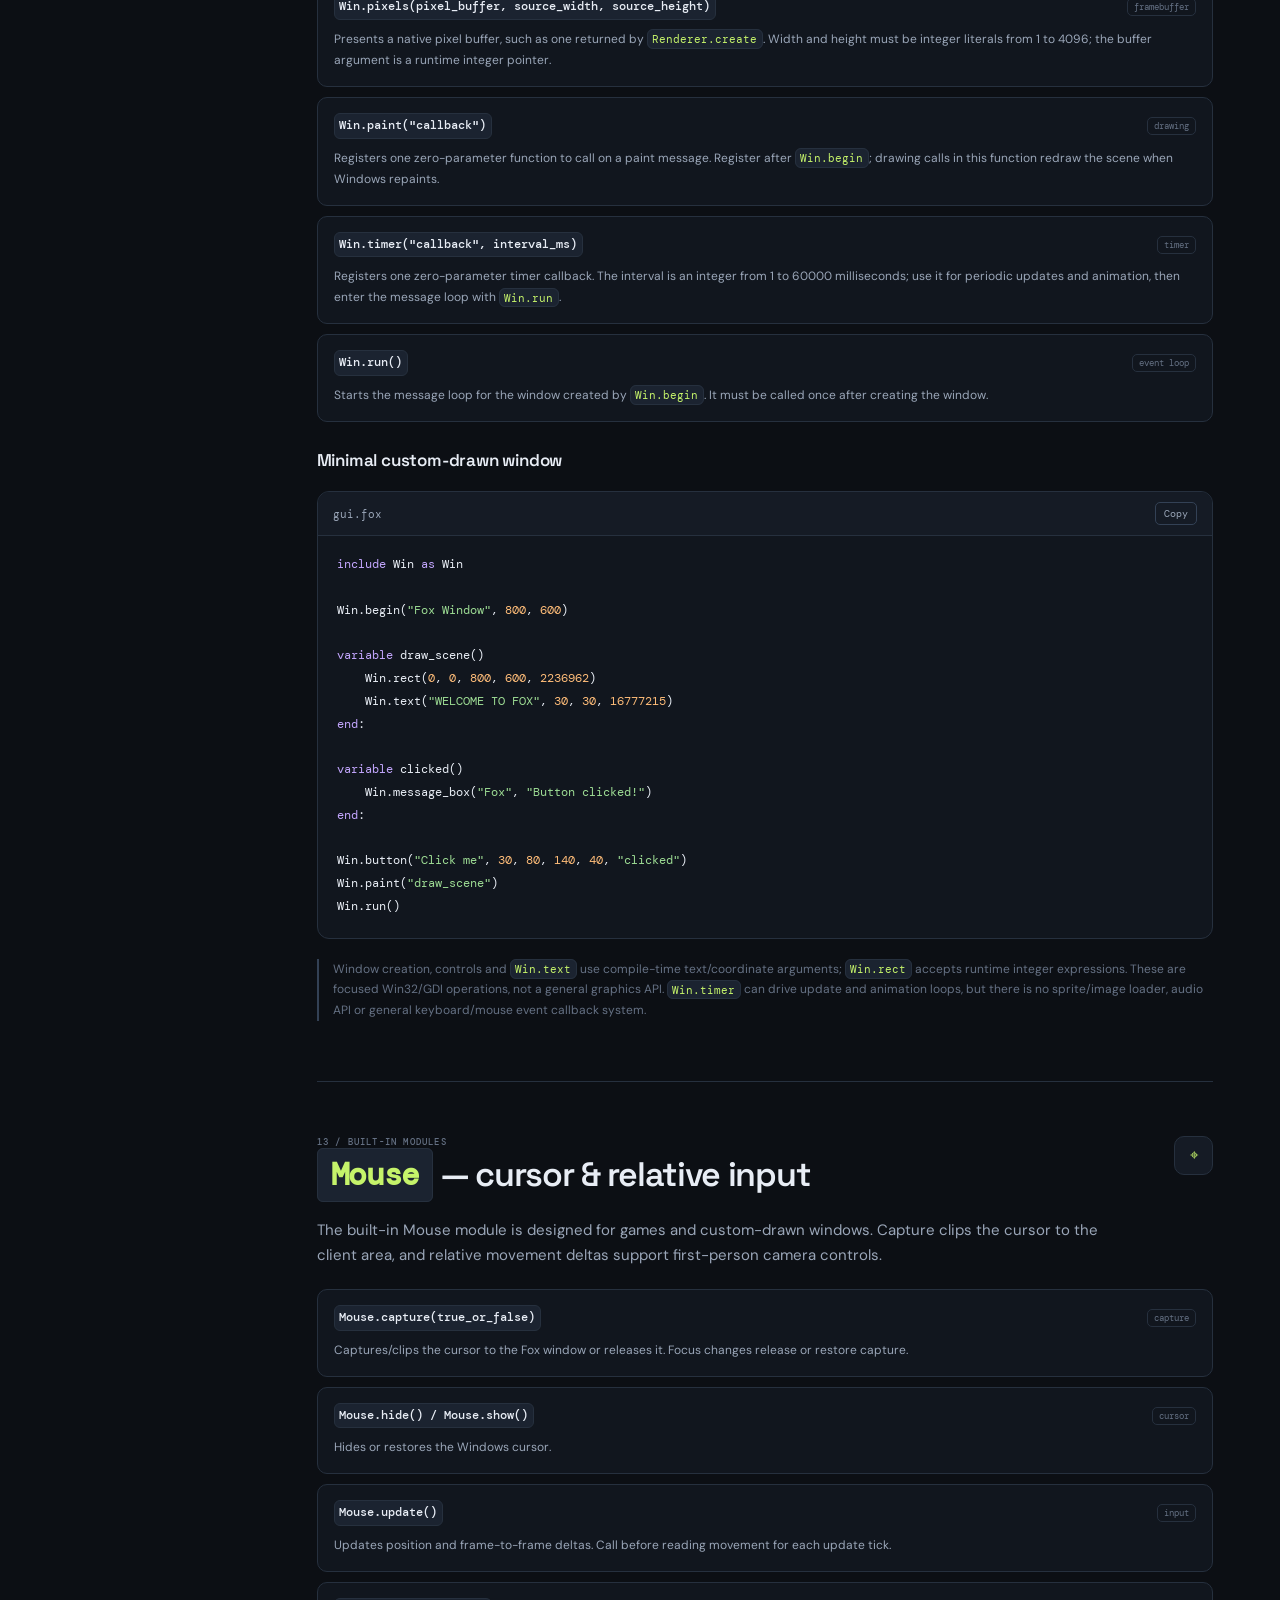
==== commit bb3dc269: "Make Fox logical-operator example standalone" ====
--- a/index.html
+++ b/index.html
@@ -157,7 +157,8 @@
         <h3>Logical operators</h3>
         <div class="table-wrap"><table><thead><tr><th>Operator</th><th>Meaning</th><th>Behavior</th></tr></thead><tbody><tr><td><code>and</code>, <code>&amp;&amp;</code></td><td>Logical AND</td><td>Short-circuits when the left operand is false.</td></tr><tr><td><code>or</code>, <code>||</code></td><td>Logical OR</td><td>Short-circuits when the left operand is true.</td></tr><tr><td><code>not</code>, <code>!</code></td><td>Logical NOT</td><td>Inverts one boolean value.</td></tr><tr><td><code>xor</code></td><td>Exclusive OR</td><td>True when operands differ; evaluates both operands.</td></tr></tbody></table></div>
         <p>Logical operators require boolean operands. Precedence from highest to lowest is arithmetic, comparisons, <code>not</code>, <code>and</code>, <code>xor</code>, then <code>or</code>. Parentheses can make grouping explicit.</p>
-        <div class="code-card"><div class="code-header"><span>decision.fox</span></div><pre><code>variable alive: boolean = true
+        <div class="code-card"><div class="code-header"><span>decision.fox</span></div><pre><code>include Con as Console
+variable alive: boolean = true
 variable target_visible: boolean = true
 variable has_ammo: boolean = false
 
